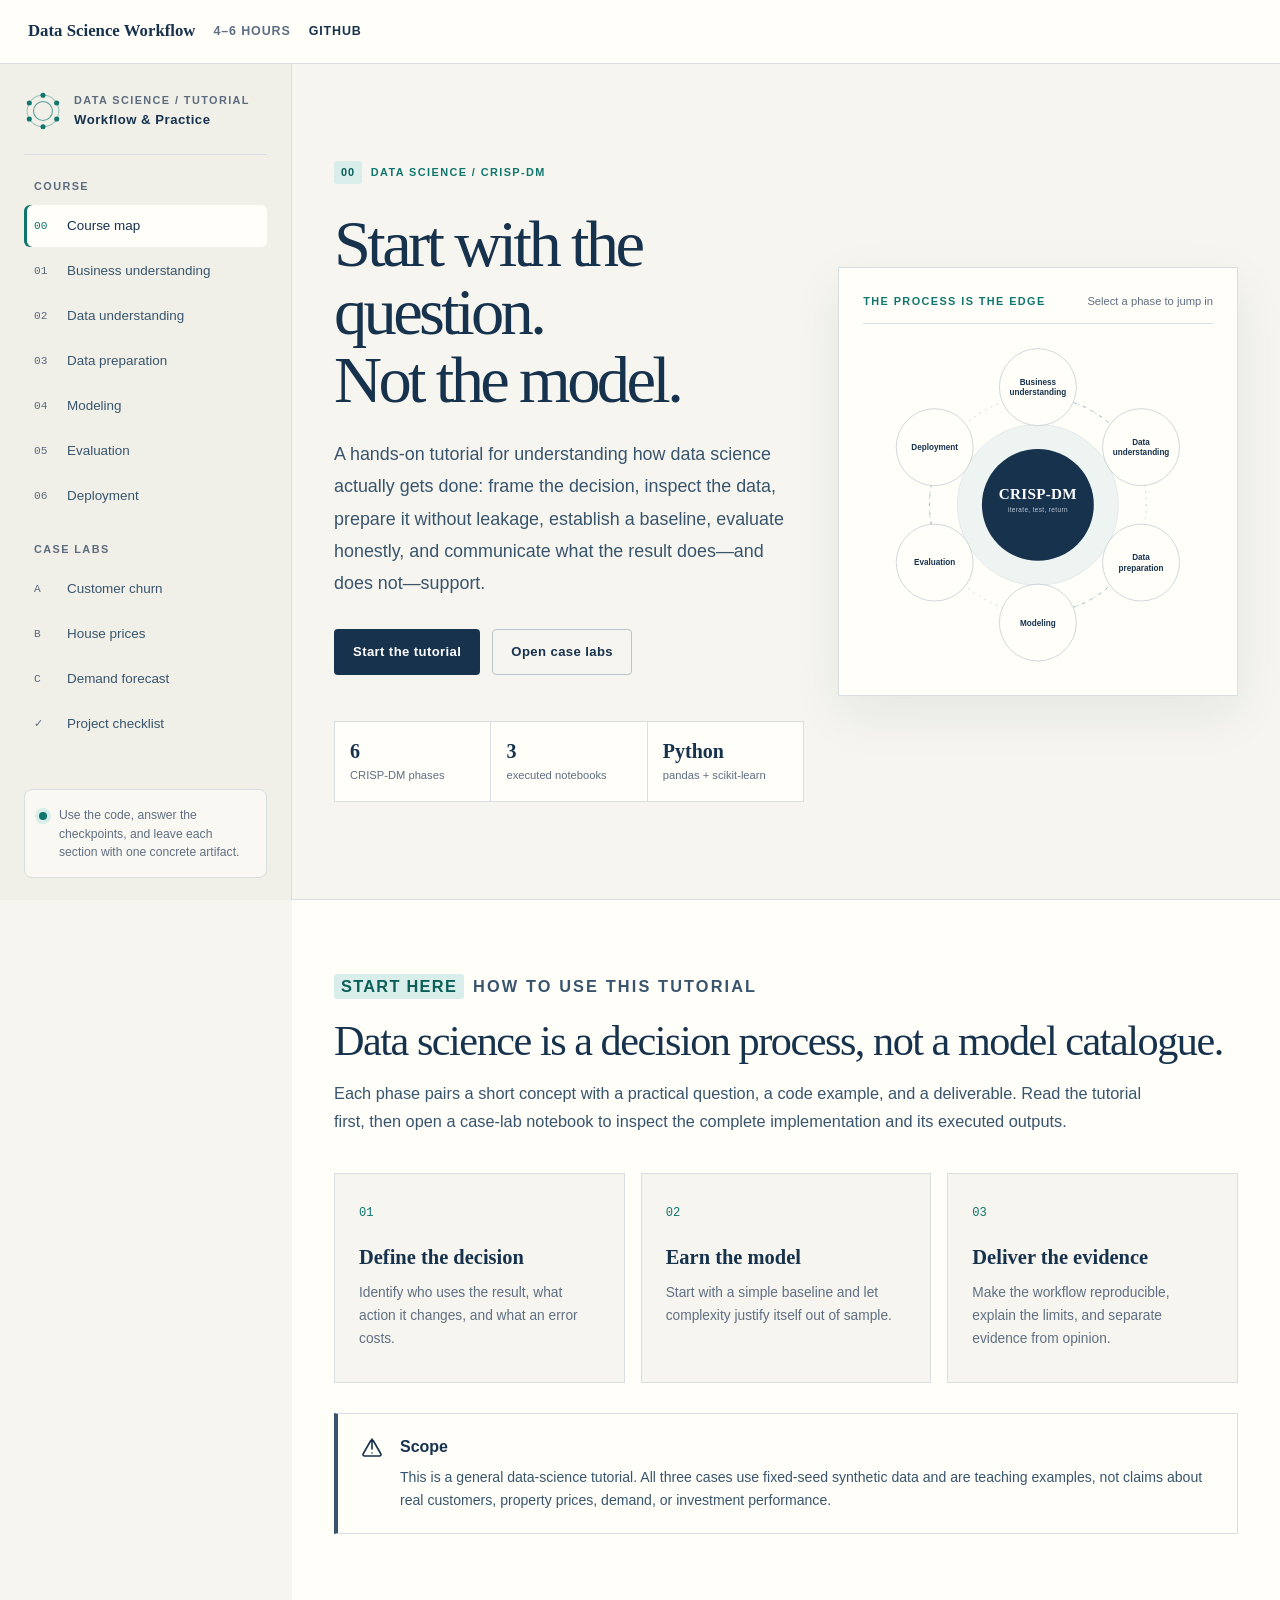
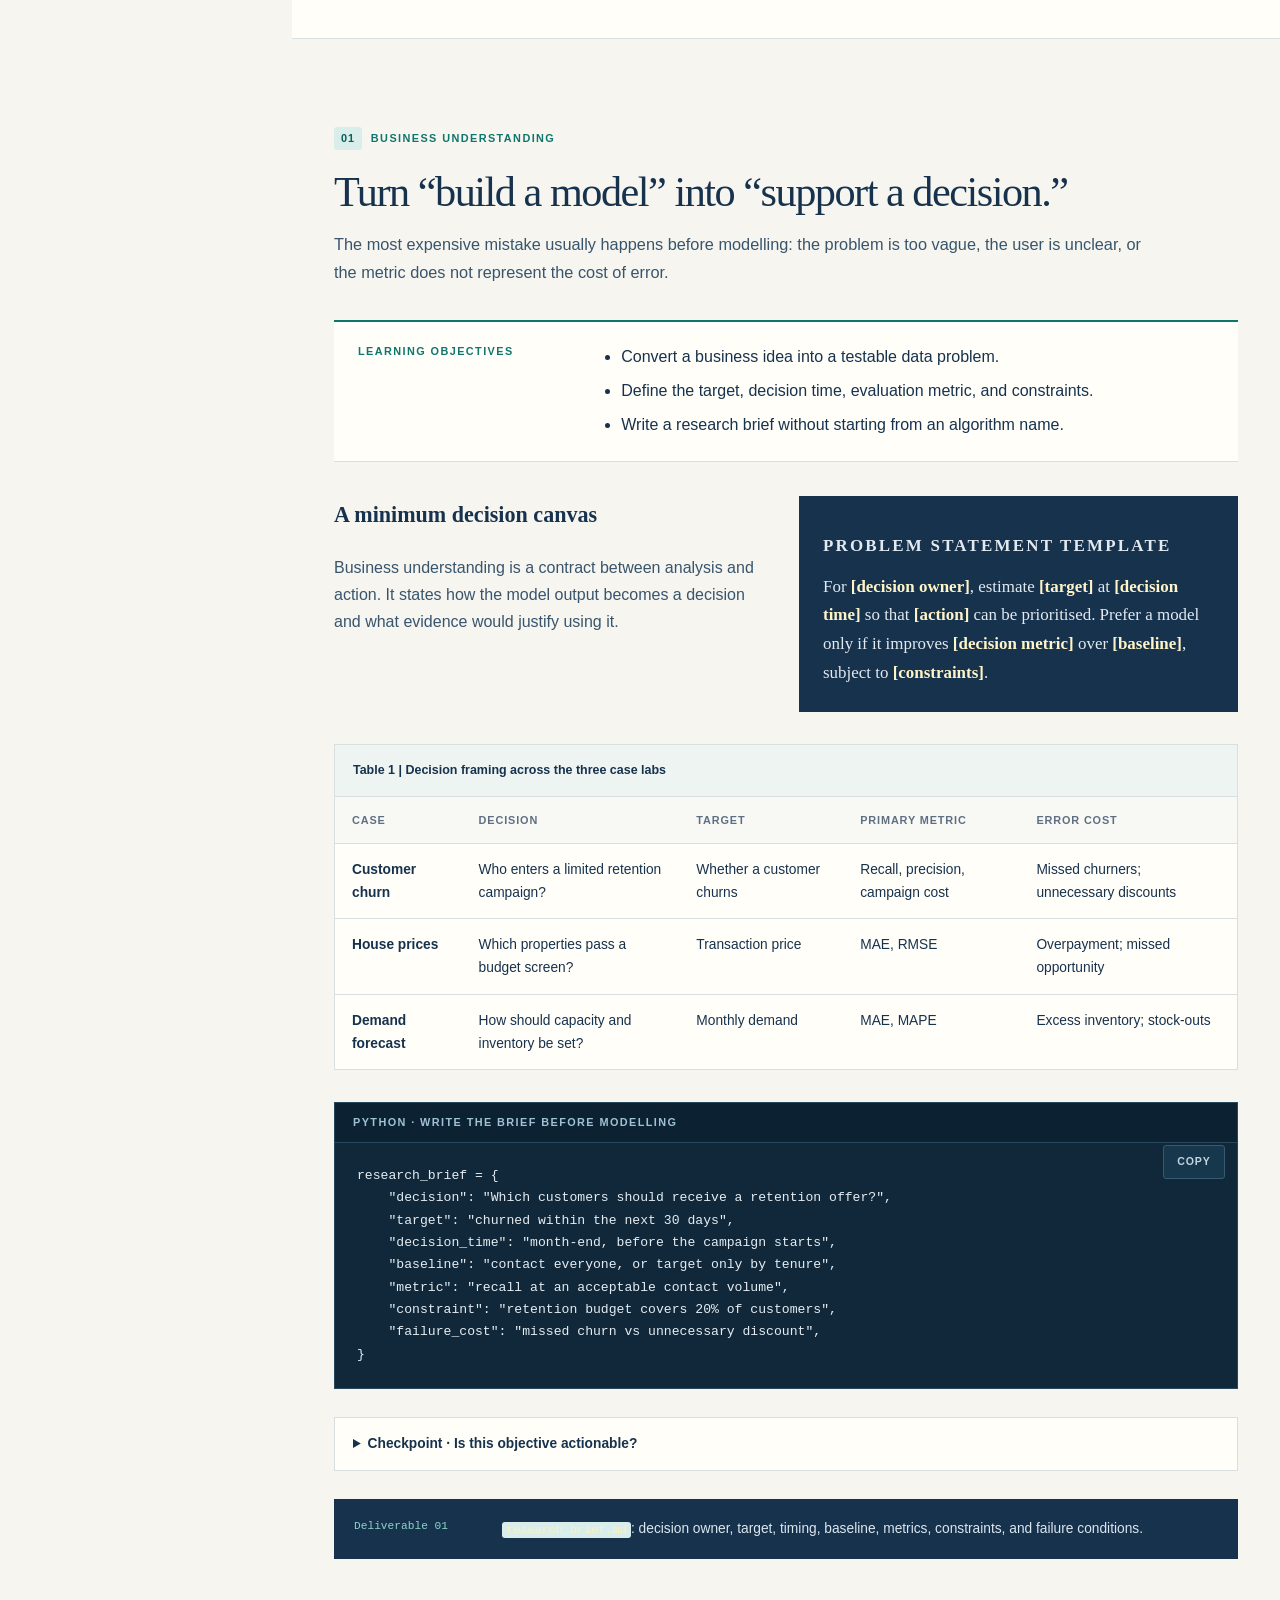
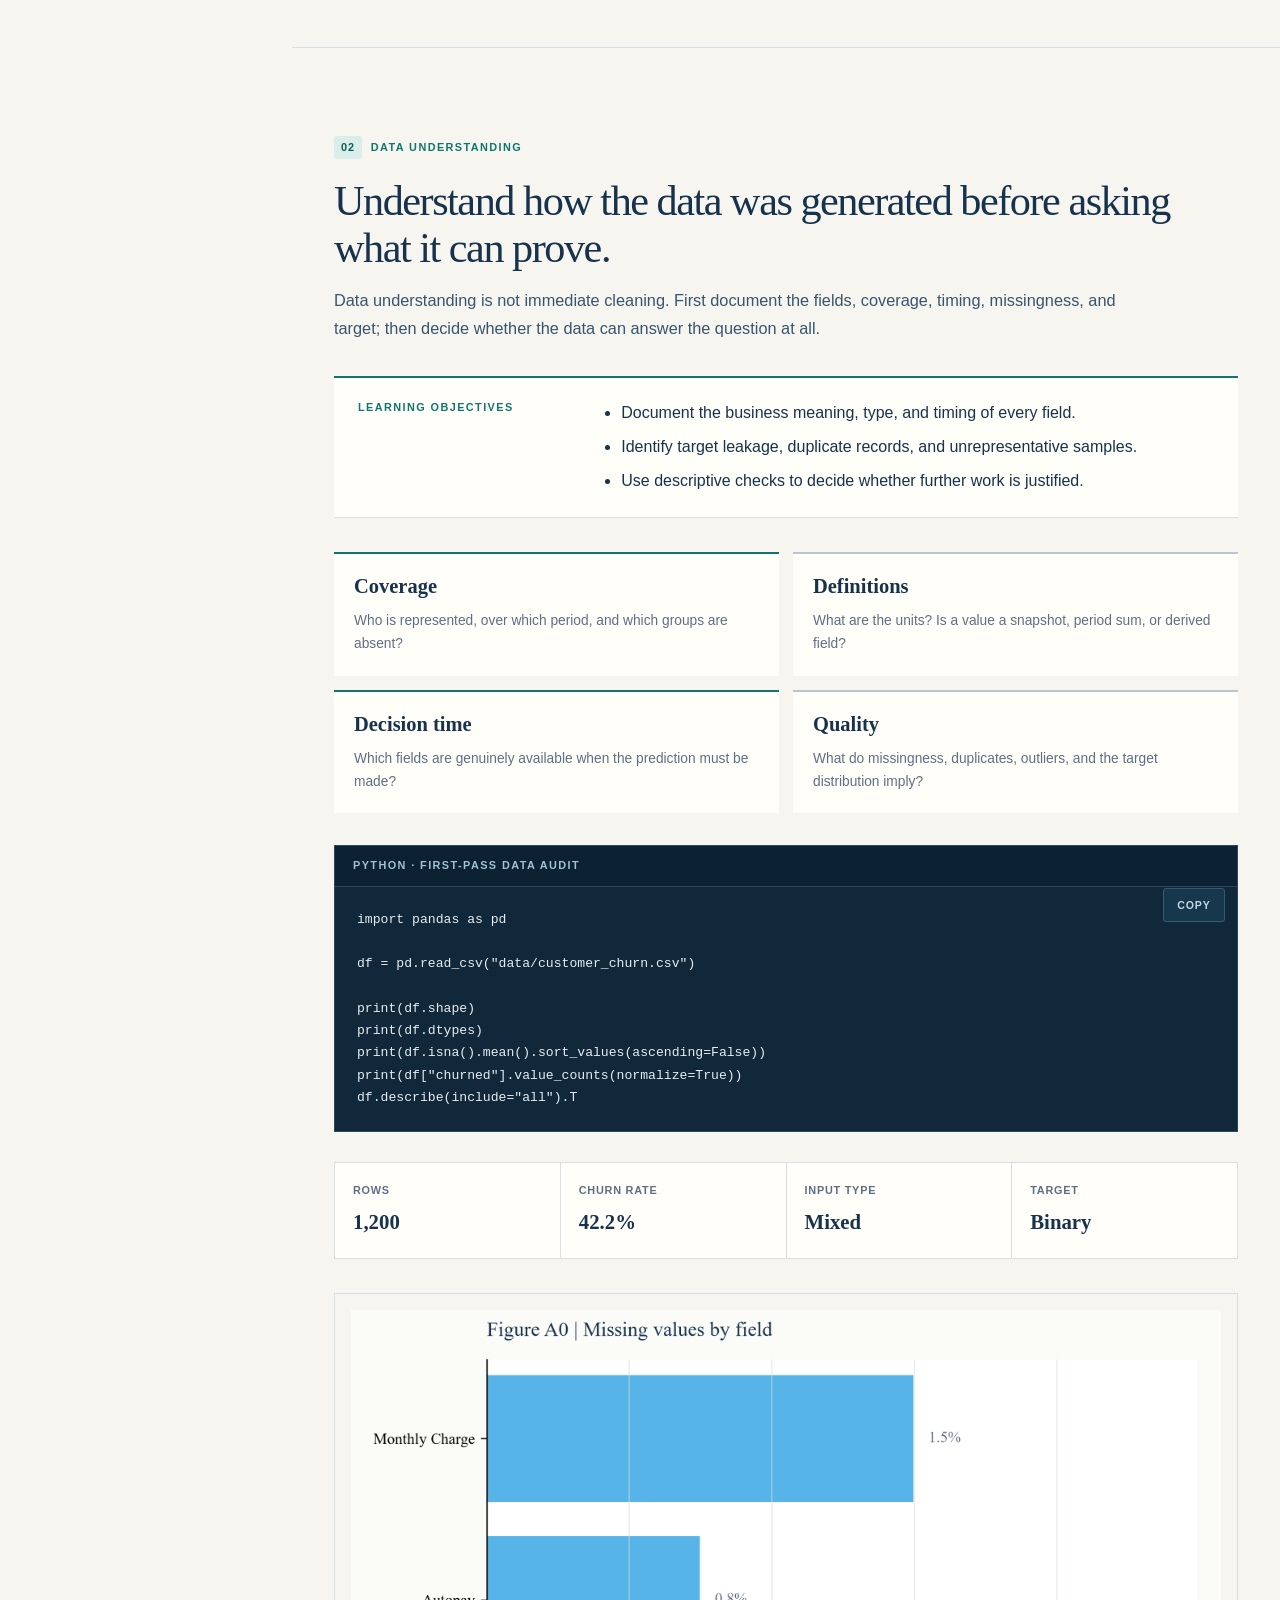
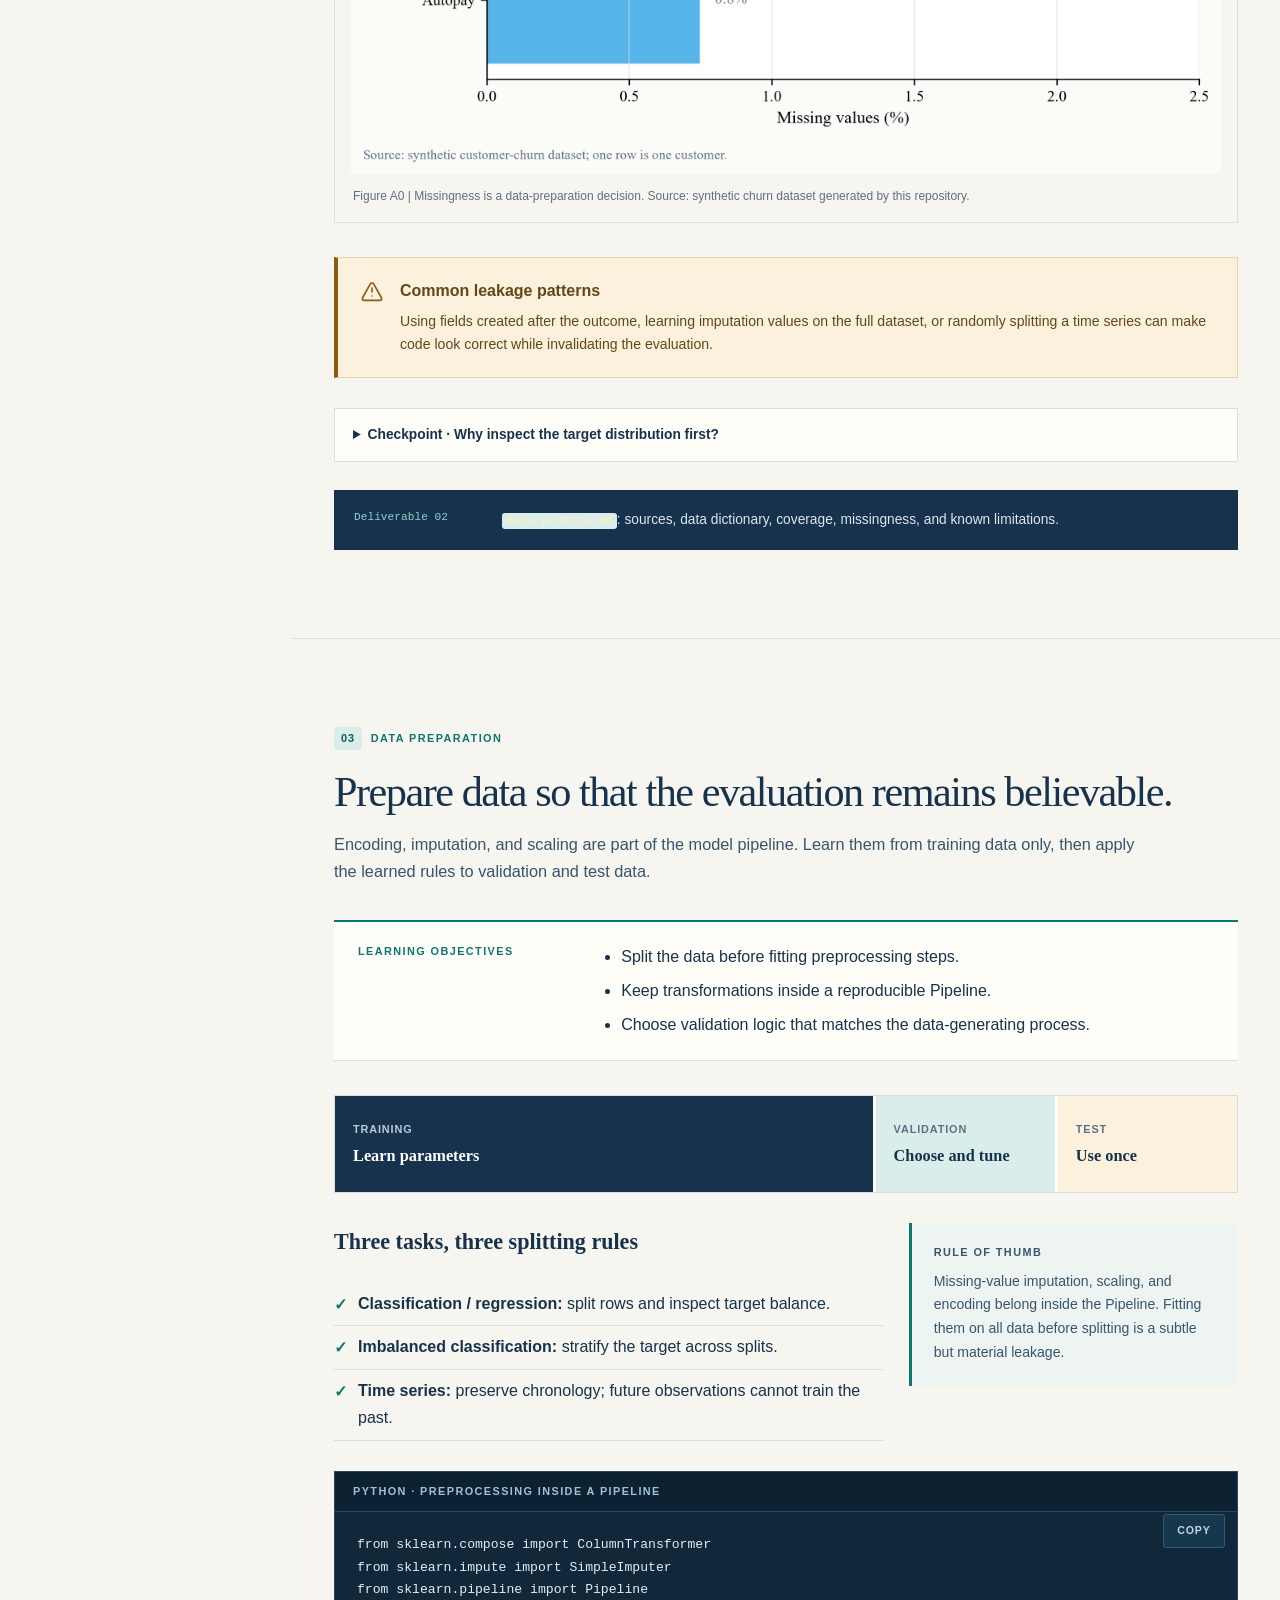
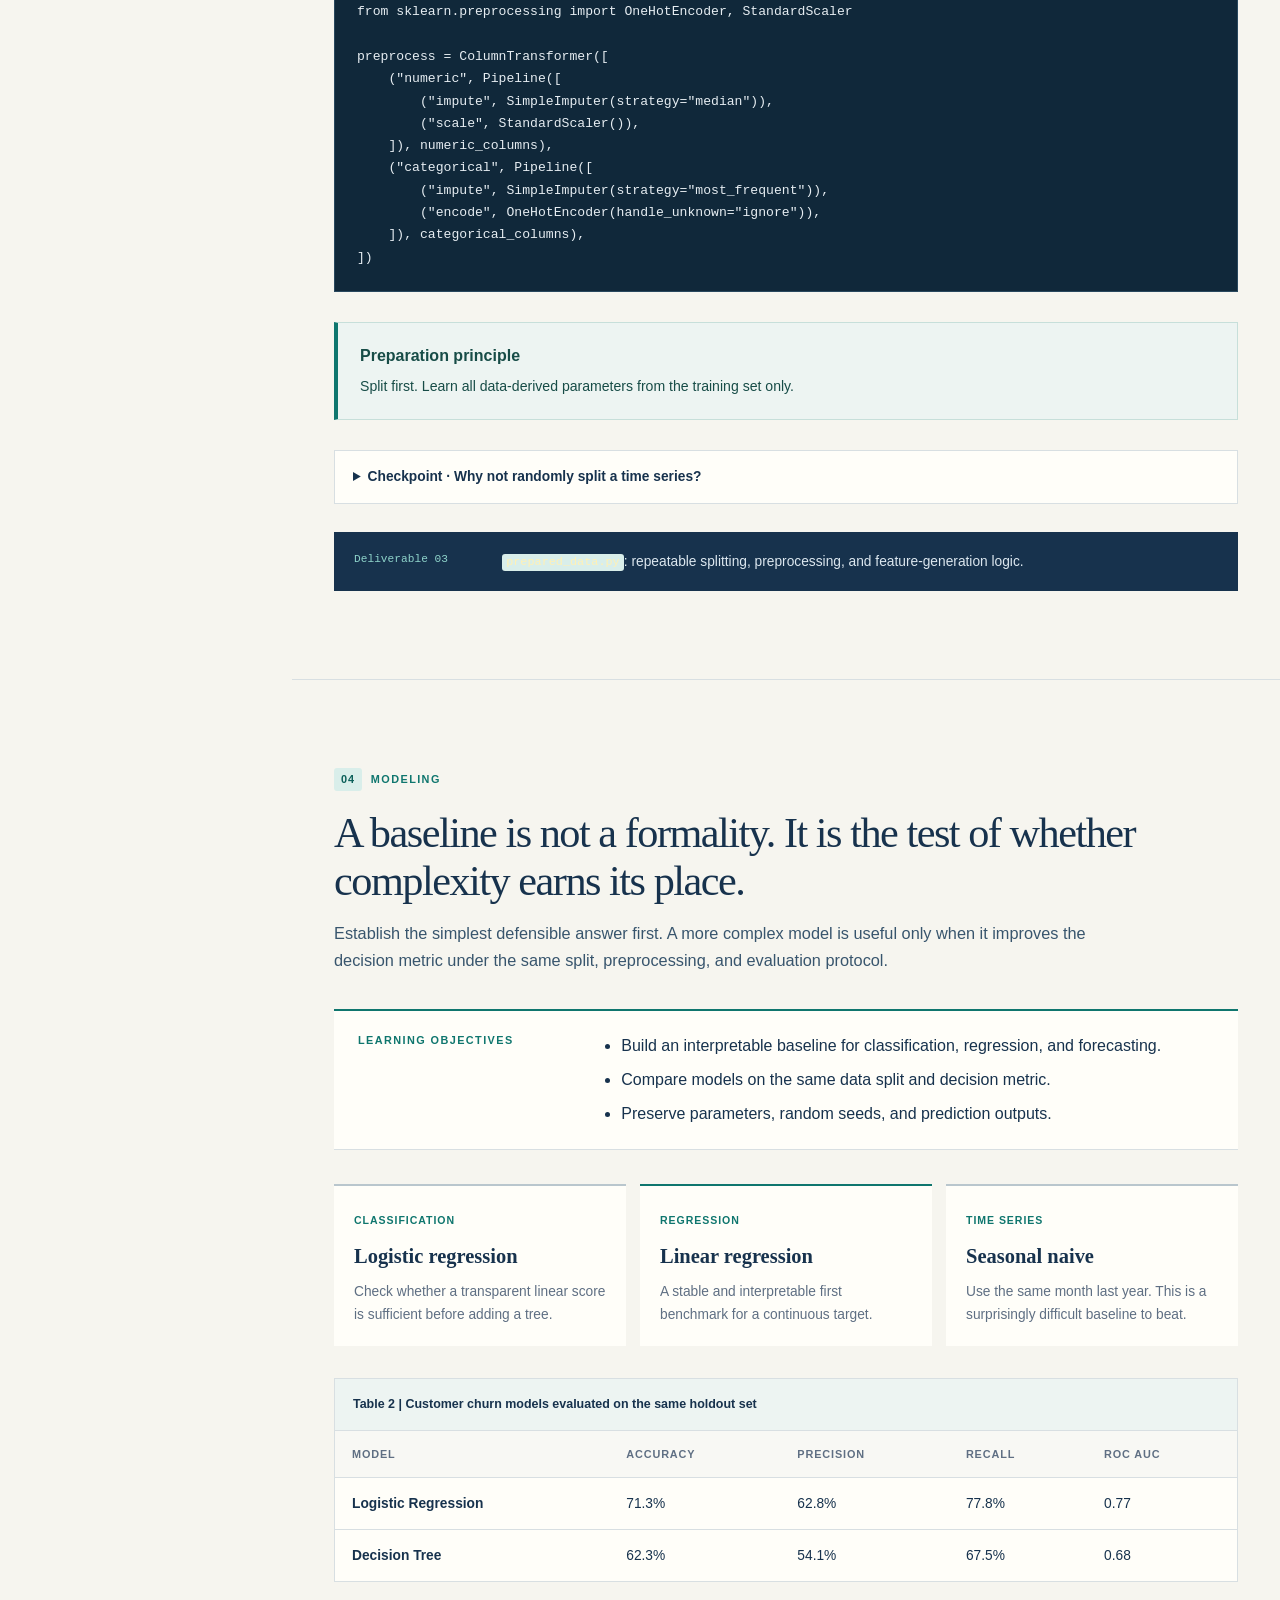
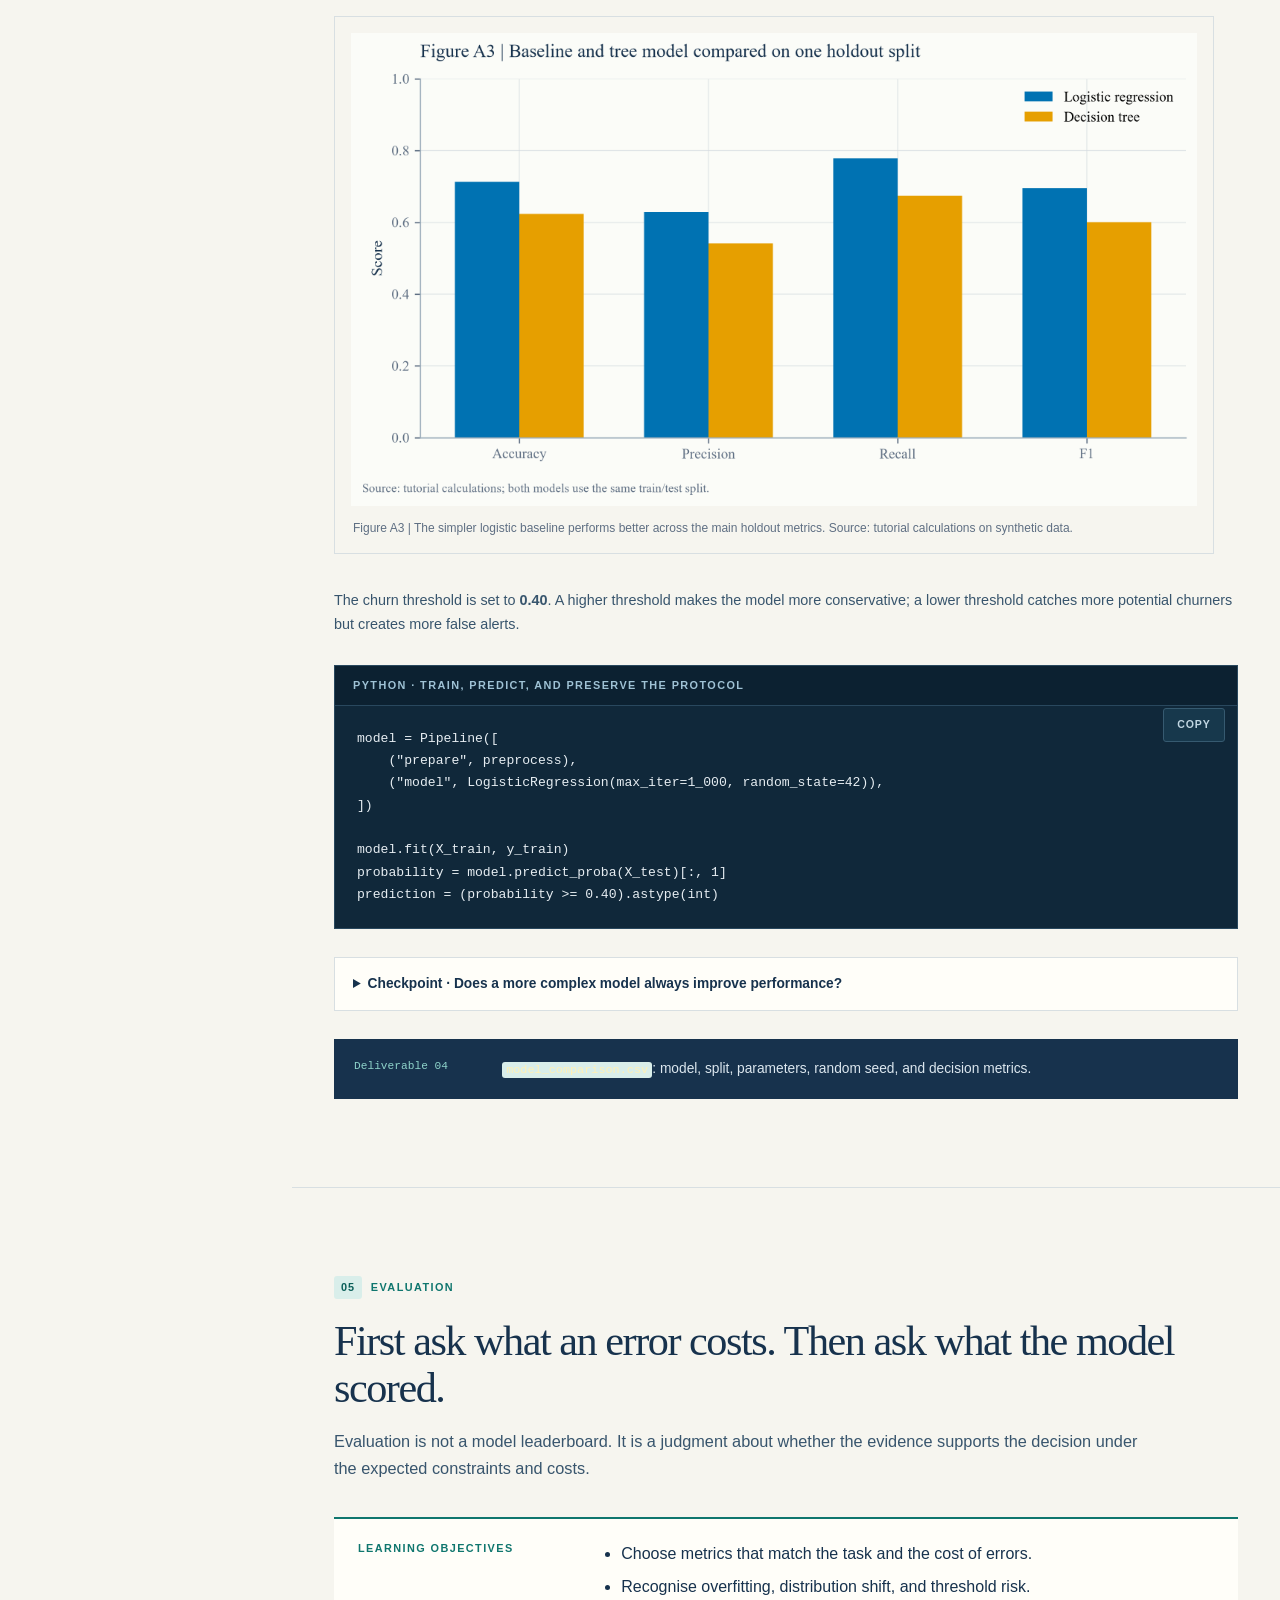
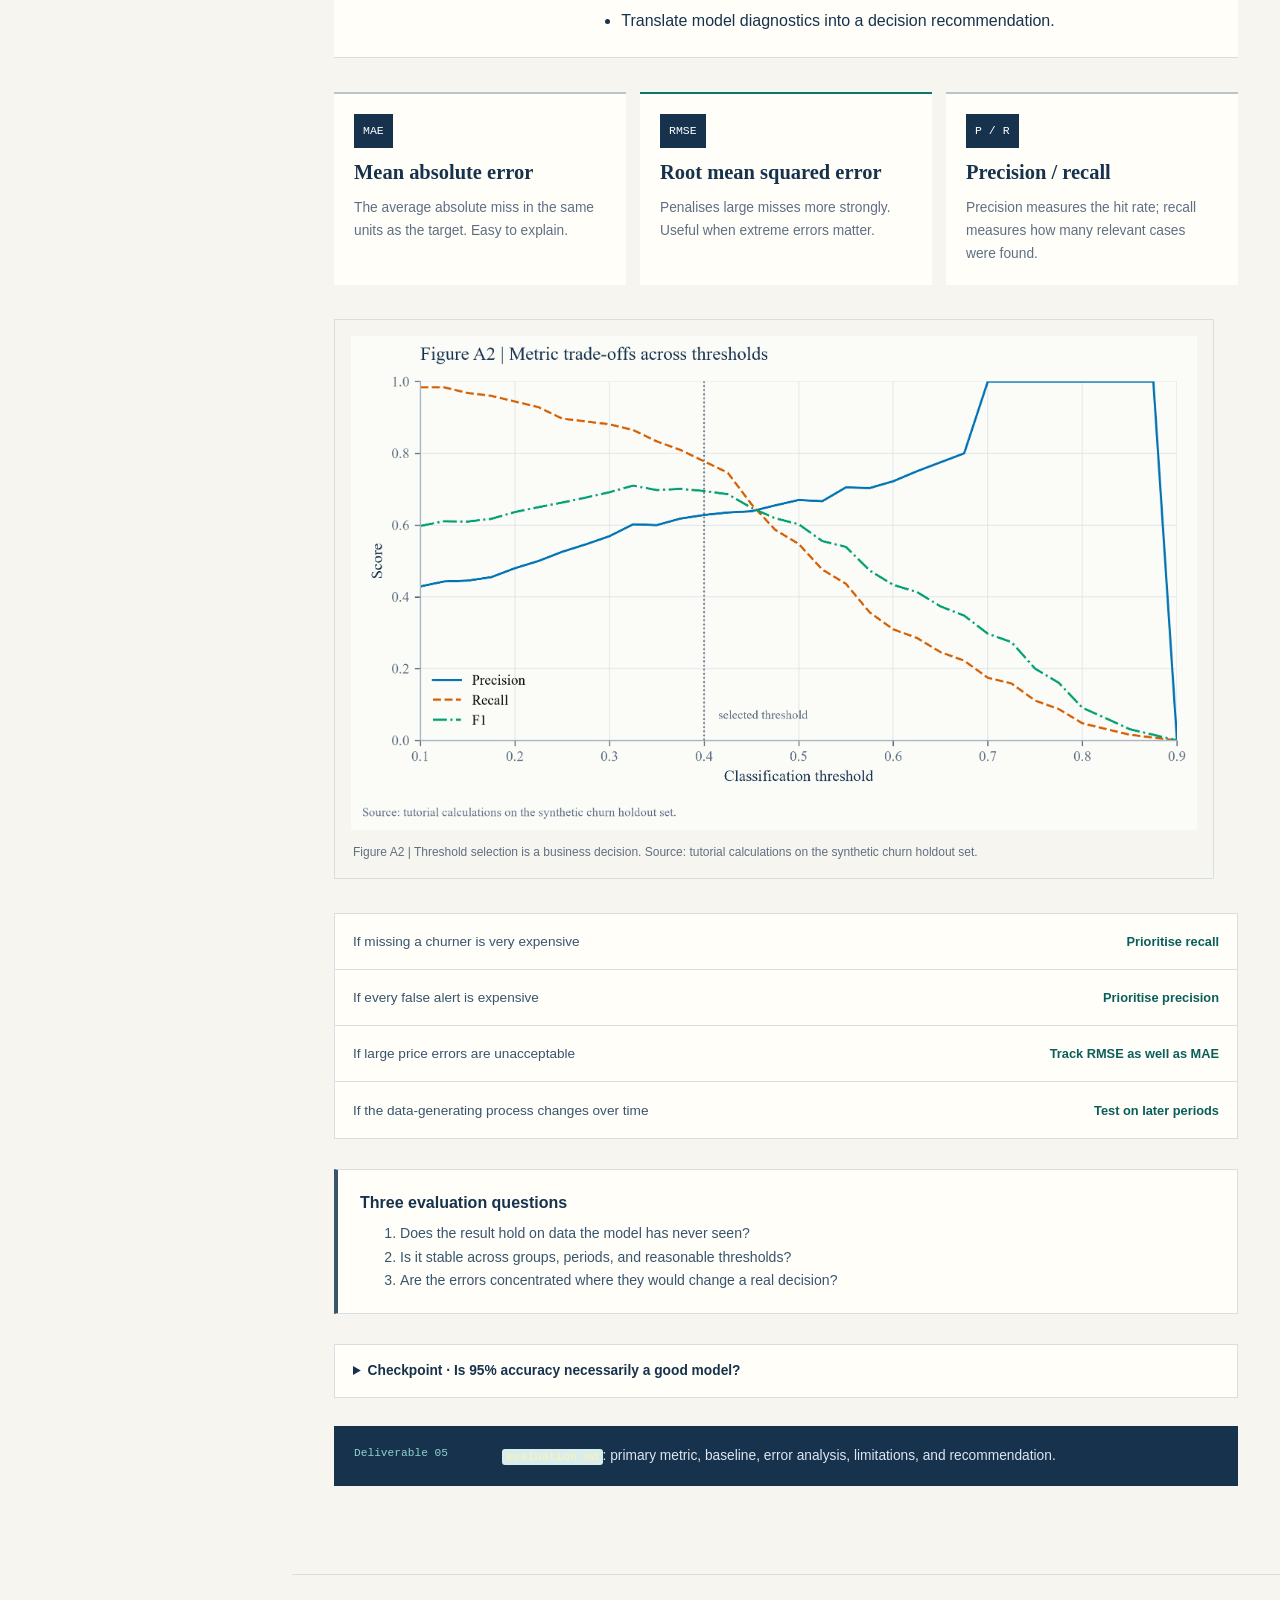
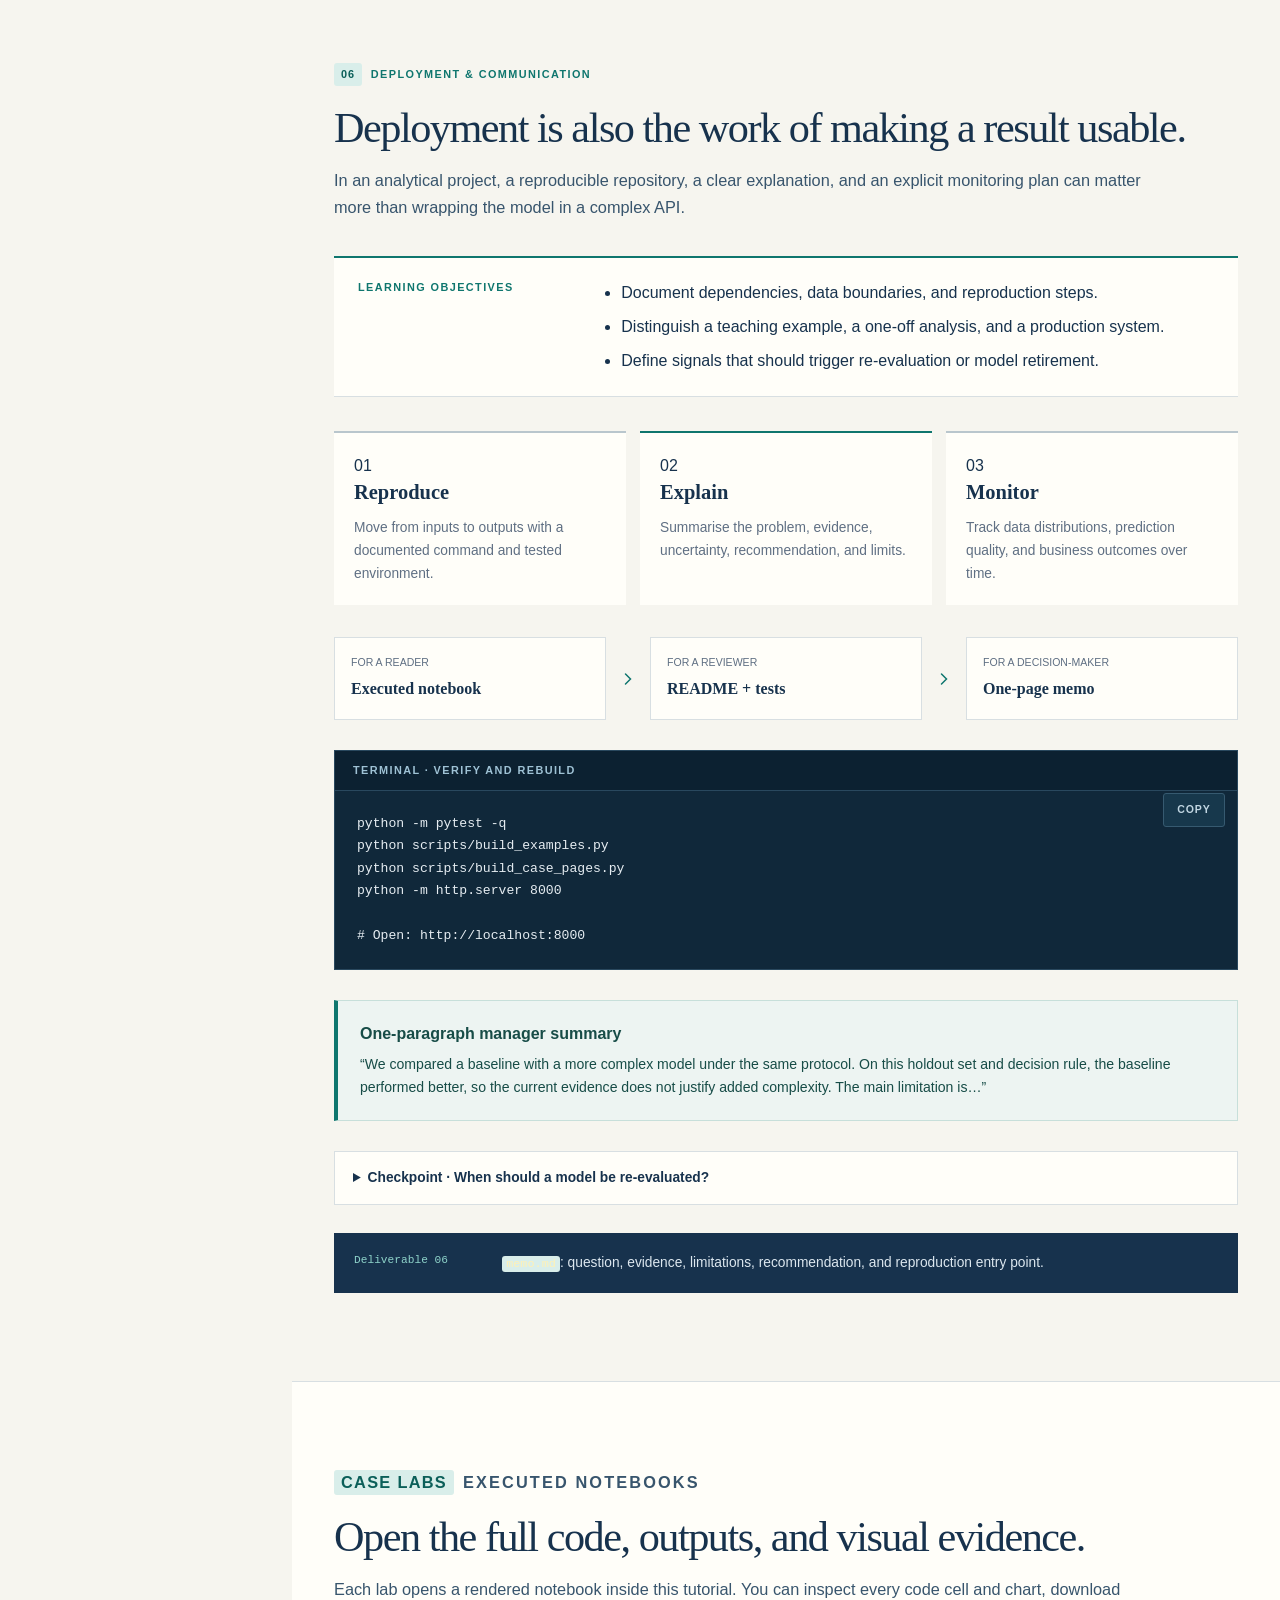
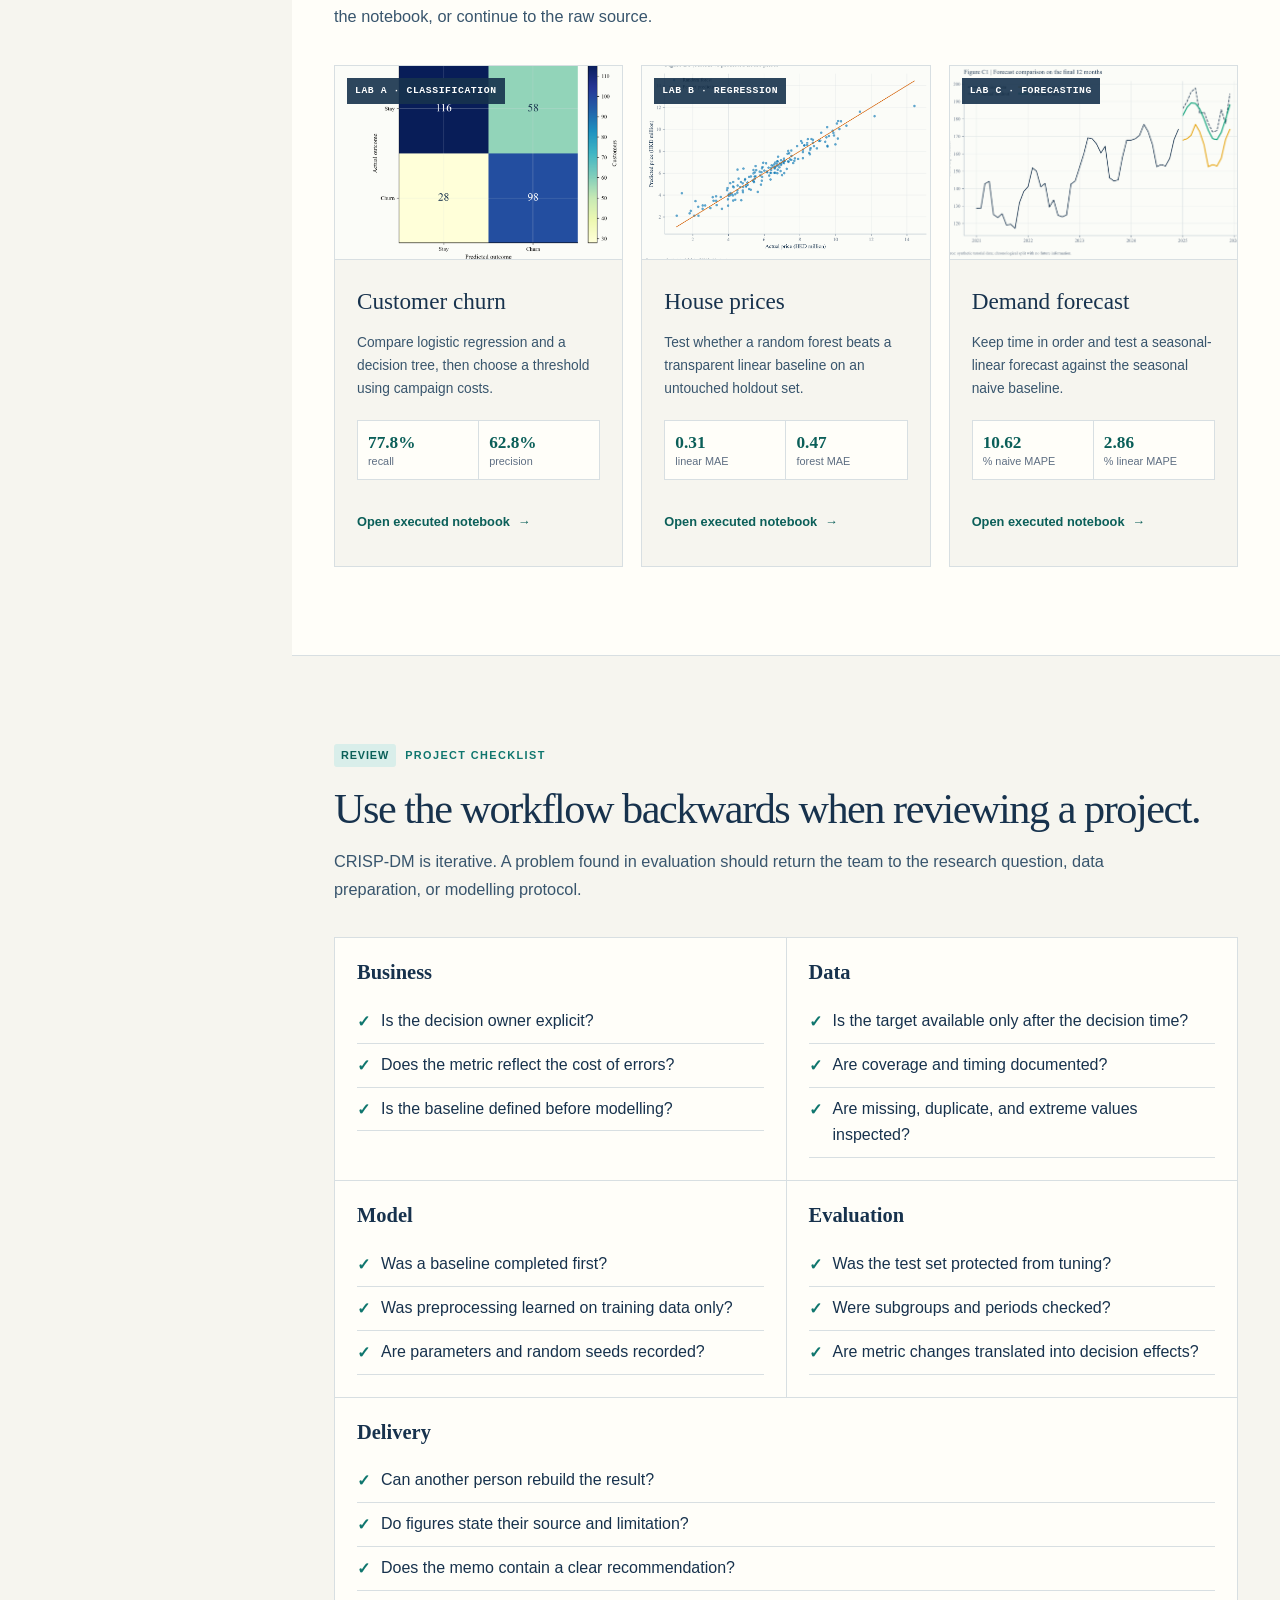
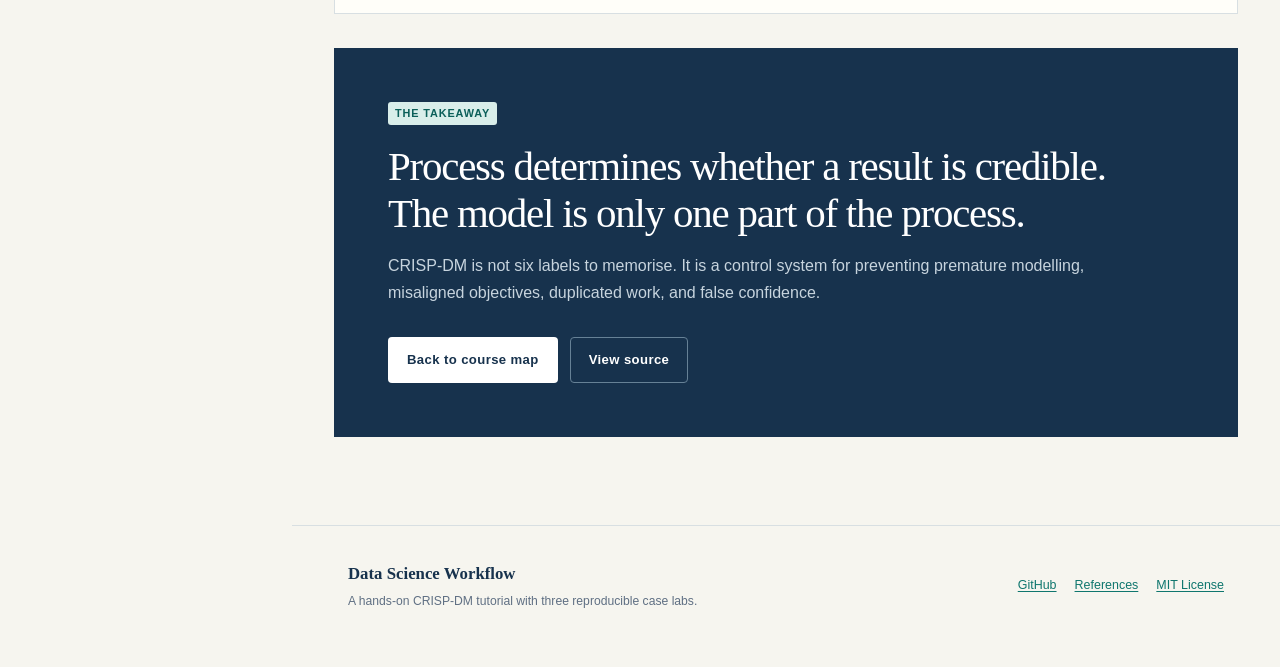
==== index.html @ 380b6237 "Add in-site notebook labs and expand visualizations" ====
<!doctype html>
<html lang="en">
<head>
  <meta charset="utf-8">
  <meta name="viewport" content="width=device-width, initial-scale=1">
  <meta
    name="description"
    content="A hands-on data science tutorial using the six phases of CRISP-DM and three reproducible case labs."
  >
  <meta name="theme-color" content="#17324d">
  <title>Data Science Workflow · CRISP-DM Tutorial</title>
  <link rel="icon" href="assets/favicon.svg" type="image/svg+xml">
  <link rel="stylesheet" href="assets/css/style.css">
</head>
<body>
  <a class="skip-link" href="#course">Skip to course content</a>
  <div class="reading-progress" aria-hidden="true">
    <span id="reading-progress-bar"></span>
  </div>

  <header class="topbar">
    <button
      class="menu-button"
      id="menu-button"
      type="button"
      aria-controls="course-nav"
      aria-expanded="false"
      aria-label="Open course navigation"
    >
      <svg aria-hidden="true" viewBox="0 0 24 24" width="22" height="22">
        <path d="M4 7h16M4 12h16M4 17h16" fill="none" stroke="currentColor" stroke-width="1.8" stroke-linecap="round"/>
      </svg>
    </button>
    <a class="topbar-title" href="#overview">Data Science Workflow</a>
    <div class="topbar-meta">
      <span>4–6 hours</span>
      <a href="https://github.com/Aayloo/data-science-crisp-dm-tutorial">GitHub</a>
    </div>
  </header>

  <div class="mobile-scrim" id="mobile-scrim" hidden></div>

  <div class="site-shell">
    <aside class="sidebar" id="course-nav" aria-label="Course navigation">
      <div class="brand">
        <a href="#overview" class="brand-mark" aria-label="Data Science Workflow home">
          <svg aria-hidden="true" viewBox="0 0 48 48" width="38" height="38">
            <circle cx="24" cy="24" r="20" fill="none" stroke="currentColor" stroke-width="1.4" opacity=".35"/>
            <circle cx="24" cy="24" r="12" fill="none" stroke="currentColor" stroke-width="1.4" opacity=".65"/>
            <circle cx="24" cy="4" r="3.2" fill="currentColor"/>
            <circle cx="41.3" cy="14" r="3.2" fill="currentColor"/>
            <circle cx="41.3" cy="34" r="3.2" fill="currentColor"/>
            <circle cx="24" cy="44" r="3.2" fill="currentColor"/>
            <circle cx="6.7" cy="34" r="3.2" fill="currentColor"/>
            <circle cx="6.7" cy="14" r="3.2" fill="currentColor"/>
          </svg>
        </a>
        <div>
          <p class="brand-kicker">DATA SCIENCE / TUTORIAL</p>
          <p class="brand-title">Workflow &amp; Practice</p>
        </div>
      </div>

      <nav class="course-links" aria-label="Tutorial sections">
        <p class="nav-label">Course</p>
        <a class="nav-link is-active" href="#overview"><span>00</span> Course map</a>
        <a class="nav-link" href="#business"><span>01</span> Business understanding</a>
        <a class="nav-link" href="#data"><span>02</span> Data understanding</a>
        <a class="nav-link" href="#preparation"><span>03</span> Data preparation</a>
        <a class="nav-link" href="#modeling"><span>04</span> Modeling</a>
        <a class="nav-link" href="#evaluation"><span>05</span> Evaluation</a>
        <a class="nav-link" href="#deployment"><span>06</span> Deployment</a>
        <p class="nav-label nav-label-spaced">Case labs</p>
        <a class="nav-link" href="cases/customer-churn/"><span>A</span> Customer churn</a>
        <a class="nav-link" href="cases/house-price/"><span>B</span> House prices</a>
        <a class="nav-link" href="cases/demand-forecast/"><span>C</span> Demand forecast</a>
        <a class="nav-link" href="#checklist"><span>✓</span> Project checklist</a>
      </nav>

      <div class="sidebar-note">
        <span class="status-dot" aria-hidden="true"></span>
        <p>Use the code, answer the checkpoints, and leave each section with one concrete artifact.</p>
      </div>
    </aside>

    <main id="course">
      <section class="hero chapter" id="overview" aria-labelledby="overview-title">
        <div class="hero-copy">
          <p class="eyebrow"><span>00</span> DATA SCIENCE / CRISP-DM</p>
          <h1 id="overview-title">Start with the question.<br>Not the model.</h1>
          <p class="hero-lede">
            A hands-on tutorial for understanding how data science actually gets done:
            frame the decision, inspect the data, prepare it without leakage, establish
            a baseline, evaluate honestly, and communicate what the result does—and
            does not—support.
          </p>
          <div class="hero-actions">
            <a class="button button-primary" href="#business">Start the tutorial</a>
            <a class="button button-secondary" href="#case-labs">Open case labs</a>
          </div>
          <div class="course-facts" aria-label="Course facts">
            <div><strong>6</strong><span>CRISP-DM phases</span></div>
            <div><strong>3</strong><span>executed notebooks</span></div>
            <div><strong>Python</strong><span>pandas + scikit-learn</span></div>
          </div>
        </div>

        <div class="workflow-panel">
          <div class="workflow-heading">
            <span>THE PROCESS IS THE EDGE</span>
            <p>Select a phase to jump in</p>
          </div>
          <svg class="cycle-svg" viewBox="0 0 600 600" role="img" aria-labelledby="cycle-title cycle-desc">
            <title id="cycle-title">CRISP-DM workflow</title>
            <desc id="cycle-desc">Business understanding, data understanding, data preparation, modeling, evaluation, and deployment form an iterative loop.</desc>
            <circle class="cycle-ring" cx="300" cy="300" r="186"/>
            <circle class="cycle-ring-inner" cx="300" cy="300" r="138"/>
            <g class="cycle-arrow" aria-hidden="true">
              <path d="M300 114 A186 186 0 0 1 461 207"/>
              <path d="M461 393 A186 186 0 0 1 300 486"/>
              <path d="M139 393 A186 186 0 0 1 139 207"/>
            </g>

            <a class="cycle-node" href="#business">
              <circle cx="300" cy="98" r="66"/>
              <text x="300" y="94" text-anchor="middle">Business</text>
              <text x="300" y="112" text-anchor="middle">understanding</text>
            </a>
            <a class="cycle-node" href="#data">
              <circle cx="477" cy="201" r="66"/>
              <text x="477" y="197" text-anchor="middle">Data</text>
              <text x="477" y="215" text-anchor="middle">understanding</text>
            </a>
            <a class="cycle-node" href="#preparation">
              <circle cx="477" cy="399" r="66"/>
              <text x="477" y="395" text-anchor="middle">Data</text>
              <text x="477" y="413" text-anchor="middle">preparation</text>
            </a>
            <a class="cycle-node" href="#modeling">
              <circle cx="300" cy="502" r="66"/>
              <text x="300" y="507" text-anchor="middle">Modeling</text>
            </a>
            <a class="cycle-node" href="#evaluation">
              <circle cx="123" cy="399" r="66"/>
              <text x="123" y="404" text-anchor="middle">Evaluation</text>
            </a>
            <a class="cycle-node" href="#deployment">
              <circle cx="123" cy="201" r="66"/>
              <text x="123" y="206" text-anchor="middle">Deployment</text>
            </a>
            <circle class="cycle-centre" cx="300" cy="300" r="96"/>
            <text class="cycle-centre-title" x="300" y="290" text-anchor="middle">CRISP-DM</text>
            <text class="cycle-centre-copy" x="300" y="313" text-anchor="middle">iterate, test, return</text>
          </svg>

          <ol class="phase-list" aria-label="CRISP-DM phases">
            <li><a href="#business"><span>01</span> Business understanding</a></li>
            <li><a href="#data"><span>02</span> Data understanding</a></li>
            <li><a href="#preparation"><span>03</span> Data preparation</a></li>
            <li><a href="#modeling"><span>04</span> Modeling</a></li>
            <li><a href="#evaluation"><span>05</span> Evaluation</a></li>
            <li><a href="#deployment"><span>06</span> Deployment</a></li>
          </ol>
        </div>
      </section>

      <section class="orientation chapter" aria-labelledby="orientation-title">
        <div class="section-intro">
          <p class="eyebrow"><span>START HERE</span> HOW TO USE THIS TUTORIAL</p>
          <h2 id="orientation-title">Data science is a decision process, not a model catalogue.</h2>
          <p>
            Each phase pairs a short concept with a practical question, a code example,
            and a deliverable. Read the tutorial first, then open a case-lab notebook
            to inspect the complete implementation and its executed outputs.
          </p>
        </div>

        <div class="outcome-grid">
          <article class="outcome-card">
            <span class="card-number">01</span>
            <h3>Define the decision</h3>
            <p>Identify who uses the result, what action it changes, and what an error costs.</p>
          </article>
          <article class="outcome-card">
            <span class="card-number">02</span>
            <h3>Earn the model</h3>
            <p>Start with a simple baseline and let complexity justify itself out of sample.</p>
          </article>
          <article class="outcome-card">
            <span class="card-number">03</span>
            <h3>Deliver the evidence</h3>
            <p>Make the workflow reproducible, explain the limits, and separate evidence from opinion.</p>
          </article>
        </div>

        <aside class="callout callout-note">
          <svg aria-hidden="true" viewBox="0 0 24 24" width="24" height="24">
            <path d="M12 3v10m0 4v.01M4.5 20h15a1.5 1.5 0 0 0 1.3-2.25l-7.5-13a1.5 1.5 0 0 0-2.6 0l-7.5 13A1.5 1.5 0 0 0 4.5 20Z" fill="none" stroke="currentColor" stroke-width="1.6" stroke-linecap="round"/>
          </svg>
          <div>
            <strong>Scope</strong>
            <p>
              This is a general data-science tutorial. All three cases use fixed-seed
              synthetic data and are teaching examples, not claims about real customers,
              property prices, demand, or investment performance.
            </p>
          </div>
        </aside>
      </section>

      <section class="chapter lesson" id="business" aria-labelledby="business-title">
        <div class="chapter-heading">
          <p class="eyebrow"><span>01</span> BUSINESS UNDERSTANDING</p>
          <h2 id="business-title">Turn “build a model” into “support a decision.”</h2>
          <p class="chapter-lede">
            The most expensive mistake usually happens before modelling: the problem is
            too vague, the user is unclear, or the metric does not represent the cost of error.
          </p>
        </div>

        <div class="learning-box">
          <p class="mini-label">Learning objectives</p>
          <ul>
            <li>Convert a business idea into a testable data problem.</li>
            <li>Define the target, decision time, evaluation metric, and constraints.</li>
            <li>Write a research brief without starting from an algorithm name.</li>
          </ul>
        </div>

        <div class="two-column">
          <div>
            <h3>A minimum decision canvas</h3>
            <p>
              Business understanding is a contract between analysis and action. It states
              how the model output becomes a decision and what evidence would justify using it.
            </p>
          </div>
          <div class="definition-card">
            <p class="definition-label">Problem statement template</p>
            <p>
              For <strong>[decision owner]</strong>, estimate
              <strong>[target]</strong> at <strong>[decision time]</strong>
              so that <strong>[action]</strong> can be prioritised.
              Prefer a model only if it improves
              <strong>[decision metric]</strong> over
              <strong>[baseline]</strong>, subject to
              <strong>[constraints]</strong>.
            </p>
          </div>
        </div>

        <div class="table-wrap">
          <table>
            <caption>Table 1 | Decision framing across the three case labs</caption>
            <thead>
              <tr>
                <th scope="col">Case</th>
                <th scope="col">Decision</th>
                <th scope="col">Target</th>
                <th scope="col">Primary metric</th>
                <th scope="col">Error cost</th>
              </tr>
            </thead>
            <tbody>
              <tr>
                <th scope="row">Customer churn</th>
                <td>Who enters a limited retention campaign?</td>
                <td>Whether a customer churns</td>
                <td>Recall, precision, campaign cost</td>
                <td>Missed churners; unnecessary discounts</td>
              </tr>
              <tr>
                <th scope="row">House prices</th>
                <td>Which properties pass a budget screen?</td>
                <td>Transaction price</td>
                <td>MAE, RMSE</td>
                <td>Overpayment; missed opportunity</td>
              </tr>
              <tr>
                <th scope="row">Demand forecast</th>
                <td>How should capacity and inventory be set?</td>
                <td>Monthly demand</td>
                <td>MAE, MAPE</td>
                <td>Excess inventory; stock-outs</td>
              </tr>
            </tbody>
          </table>
        </div>

        <div class="code-block">
          <div class="code-label">Python · write the brief before modelling</div>
          <pre><code>research_brief = {
    "decision": "Which customers should receive a retention offer?",
    "target": "churned within the next 30 days",
    "decision_time": "month-end, before the campaign starts",
    "baseline": "contact everyone, or target only by tenure",
    "metric": "recall at an acceptable contact volume",
    "constraint": "retention budget covers 20% of customers",
    "failure_cost": "missed churn vs unnecessary discount",
}</code></pre>
        </div>

        <details class="checkpoint">
          <summary>Checkpoint · Is this objective actionable?</summary>
          <p>
            “Predict customer behaviour and improve satisfaction” is not. A stronger
            statement names the monthly decision, the future 30-day churn target, the
            limited contact budget, and recall as the first evaluation metric.
          </p>
        </details>

        <div class="deliverable">
          <span>Deliverable 01</span>
          <p><code>research_brief.md</code>: decision owner, target, timing, baseline, metrics, constraints, and failure conditions.</p>
        </div>
      </section>

      <section class="chapter lesson" id="data" aria-labelledby="data-title">
        <div class="chapter-heading">
          <p class="eyebrow"><span>02</span> DATA UNDERSTANDING</p>
          <h2 id="data-title">Understand how the data was generated before asking what it can prove.</h2>
          <p class="chapter-lede">
            Data understanding is not immediate cleaning. First document the fields,
            coverage, timing, missingness, and target; then decide whether the data can
            answer the question at all.
          </p>
        </div>

        <div class="learning-box">
          <p class="mini-label">Learning objectives</p>
          <ul>
            <li>Document the business meaning, type, and timing of every field.</li>
            <li>Identify target leakage, duplicate records, and unrepresentative samples.</li>
            <li>Use descriptive checks to decide whether further work is justified.</li>
          </ul>
        </div>

        <div class="audit-grid">
          <article>
            <h3>Coverage</h3>
            <p>Who is represented, over which period, and which groups are absent?</p>
          </article>
          <article>
            <h3>Definitions</h3>
            <p>What are the units? Is a value a snapshot, period sum, or derived field?</p>
          </article>
          <article>
            <h3>Decision time</h3>
            <p>Which fields are genuinely available when the prediction must be made?</p>
          </article>
          <article>
            <h3>Quality</h3>
            <p>What do missingness, duplicates, outliers, and the target distribution imply?</p>
          </article>
        </div>

        <div class="code-block">
          <div class="code-label">Python · first-pass data audit</div>
          <pre><code>import pandas as pd

df = pd.read_csv("data/customer_churn.csv")

print(df.shape)
print(df.dtypes)
print(df.isna().mean().sort_values(ascending=False))
print(df["churned"].value_counts(normalize=True))
df.describe(include="all").T</code></pre>
        </div>

        <div class="metric-strip" aria-label="Customer churn dataset summary">
          <div><span>Rows</span><strong data-result="data.churn_rows" data-format="integer">1,200</strong></div>
          <div><span>Churn rate</span><strong data-result="data.churn_rate" data-format="percent">42.2%</strong></div>
          <div><span>Input type</span><strong>Mixed</strong></div>
          <div><span>Target</span><strong>Binary</strong></div>
        </div>

        <figure class="figure-panel">
          <img
            src="assets/img/missing-values.png"
            alt="Horizontal bar chart showing missing values in monthly charge and autopay fields."
            width="2152"
            height="1149"
          >
          <figcaption>
            Figure A0 | Missingness is a data-preparation decision. Source: synthetic
            churn dataset generated by this repository.
          </figcaption>
        </figure>

        <aside class="callout callout-warning">
          <svg aria-hidden="true" viewBox="0 0 24 24" width="24" height="24">
            <path d="M12 8v4m0 4v.01M10.3 3.9 2.5 18a1.6 1.6 0 0 0 1.4 2.4h16.2a1.6 1.6 0 0 0 1.4-2.4L13.7 3.9a2 2 0 0 0-3.4 0Z" fill="none" stroke="currentColor" stroke-width="1.6" stroke-linecap="round"/>
          </svg>
          <div>
            <strong>Common leakage patterns</strong>
            <p>
              Using fields created after the outcome, learning imputation values on the
              full dataset, or randomly splitting a time series can make code look correct
              while invalidating the evaluation.
            </p>
          </div>
        </aside>

        <details class="checkpoint">
          <summary>Checkpoint · Why inspect the target distribution first?</summary>
          <p>
            Severe class imbalance can make accuracy look strong while the minority class
            is barely detected. The target distribution determines the baseline, metric,
            and threshold choices.
          </p>
        </details>

        <div class="deliverable">
          <span>Deliverable 02</span>
          <p><code>data_profile.md</code>: sources, data dictionary, coverage, missingness, and known limitations.</p>
        </div>
      </section>

      <section class="chapter lesson" id="preparation" aria-labelledby="preparation-title">
        <div class="chapter-heading">
          <p class="eyebrow"><span>03</span> DATA PREPARATION</p>
          <h2 id="preparation-title">Prepare data so that the evaluation remains believable.</h2>
          <p class="chapter-lede">
            Encoding, imputation, and scaling are part of the model pipeline. Learn them
            from training data only, then apply the learned rules to validation and test data.
          </p>
        </div>

        <div class="learning-box">
          <p class="mini-label">Learning objectives</p>
          <ul>
            <li>Split the data before fitting preprocessing steps.</li>
            <li>Keep transformations inside a reproducible Pipeline.</li>
            <li>Choose validation logic that matches the data-generating process.</li>
          </ul>
        </div>

        <div class="split-diagram" aria-label="Train validation and test split">
          <div class="split-zone split-train">
            <span>Training</span>
            <strong>Learn parameters</strong>
          </div>
          <div class="split-zone split-validation">
            <span>Validation</span>
            <strong>Choose and tune</strong>
          </div>
          <div class="split-zone split-test">
            <span>Test</span>
            <strong>Use once</strong>
          </div>
        </div>

        <div class="two-column two-column-wide">
          <div>
            <h3>Three tasks, three splitting rules</h3>
            <ul class="check-list">
              <li><strong>Classification / regression:</strong> split rows and inspect target balance.</li>
              <li><strong>Imbalanced classification:</strong> stratify the target across splits.</li>
              <li><strong>Time series:</strong> preserve chronology; future observations cannot train the past.</li>
            </ul>
          </div>
          <div class="small-note">
            <p class="mini-label">Rule of thumb</p>
            <p>
              Missing-value imputation, scaling, and encoding belong inside the Pipeline.
              Fitting them on all data before splitting is a subtle but material leakage.
            </p>
          </div>
        </div>

        <div class="code-block">
          <div class="code-label">Python · preprocessing inside a pipeline</div>
          <pre><code>from sklearn.compose import ColumnTransformer
from sklearn.impute import SimpleImputer
from sklearn.pipeline import Pipeline
from sklearn.preprocessing import OneHotEncoder, StandardScaler

preprocess = ColumnTransformer([
    ("numeric", Pipeline([
        ("impute", SimpleImputer(strategy="median")),
        ("scale", StandardScaler()),
    ]), numeric_columns),
    ("categorical", Pipeline([
        ("impute", SimpleImputer(strategy="most_frequent")),
        ("encode", OneHotEncoder(handle_unknown="ignore")),
    ]), categorical_columns),
])</code></pre>
        </div>

        <div class="callout callout-success">
          <div>
            <strong>Preparation principle</strong>
            <p>Split first. Learn all data-derived parameters from the training set only.</p>
          </div>
        </div>

        <details class="checkpoint">
          <summary>Checkpoint · Why not randomly split a time series?</summary>
          <p>
            Random splitting lets the model learn from future observations and then
            predict the past. A chronological split is necessary for a realistic
            out-of-sample test.
          </p>
        </details>

        <div class="deliverable">
          <span>Deliverable 03</span>
          <p><code>prepared_data.py</code>: repeatable splitting, preprocessing, and feature-generation logic.</p>
        </div>
      </section>

      <section class="chapter lesson" id="modeling" aria-labelledby="modeling-title">
        <div class="chapter-heading">
          <p class="eyebrow"><span>04</span> MODELING</p>
          <h2 id="modeling-title">A baseline is not a formality. It is the test of whether complexity earns its place.</h2>
          <p class="chapter-lede">
            Establish the simplest defensible answer first. A more complex model is useful
            only when it improves the decision metric under the same split, preprocessing,
            and evaluation protocol.
          </p>
        </div>

        <div class="learning-box">
          <p class="mini-label">Learning objectives</p>
          <ul>
            <li>Build an interpretable baseline for classification, regression, and forecasting.</li>
            <li>Compare models on the same data split and decision metric.</li>
            <li>Preserve parameters, random seeds, and prediction outputs.</li>
          </ul>
        </div>

        <div class="model-grid">
          <article>
            <span class="tag">Classification</span>
            <h3>Logistic regression</h3>
            <p>Check whether a transparent linear score is sufficient before adding a tree.</p>
          </article>
          <article>
            <span class="tag">Regression</span>
            <h3>Linear regression</h3>
            <p>A stable and interpretable first benchmark for a continuous target.</p>
          </article>
          <article>
            <span class="tag">Time series</span>
            <h3>Seasonal naive</h3>
            <p>Use the same month last year. This is a surprisingly difficult baseline to beat.</p>
          </article>
        </div>

        <div class="table-wrap">
          <table>
            <caption>Table 2 | Customer churn models evaluated on the same holdout set</caption>
            <thead>
              <tr>
                <th scope="col">Model</th>
                <th scope="col">Accuracy</th>
                <th scope="col">Precision</th>
                <th scope="col">Recall</th>
                <th scope="col">ROC AUC</th>
              </tr>
            </thead>
            <tbody>
              <tr>
                <th scope="row">Logistic Regression</th>
                <td data-result="churn.logistic.accuracy" data-format="percent">—</td>
                <td data-result="churn.logistic.precision" data-format="percent">—</td>
                <td data-result="churn.logistic.recall" data-format="percent">—</td>
                <td data-result="churn.logistic.roc_auc" data-format="decimal">—</td>
              </tr>
              <tr>
                <th scope="row">Decision Tree</th>
                <td data-result="churn.tree.accuracy" data-format="percent">—</td>
                <td data-result="churn.tree.precision" data-format="percent">—</td>
                <td data-result="churn.tree.recall" data-format="percent">—</td>
                <td data-result="churn.tree.roc_auc" data-format="decimal">—</td>
              </tr>
            </tbody>
          </table>
        </div>

        <figure class="figure-panel compact-figure">
          <img
            src="assets/img/model-comparison.png"
            alt="Grouped bar chart comparing accuracy, precision, recall, and F1 for logistic regression and a decision tree."
            width="2272"
            height="1268"
          >
          <figcaption>
            Figure A3 | The simpler logistic baseline performs better across the main
            holdout metrics. Source: tutorial calculations on synthetic data.
          </figcaption>
        </figure>

        <p class="reading-note">
          The churn threshold is set to
          <strong data-result="churn.threshold" data-format="decimal">0.40</strong>.
          A higher threshold makes the model more conservative; a lower threshold catches
          more potential churners but creates more false alerts.
        </p>

        <div class="code-block">
          <div class="code-label">Python · train, predict, and preserve the protocol</div>
          <pre><code>model = Pipeline([
    ("prepare", preprocess),
    ("model", LogisticRegression(max_iter=1_000, random_state=42)),
])

model.fit(X_train, y_train)
probability = model.predict_proba(X_test)[:, 1]
prediction = (probability &gt;= 0.40).astype(int)</code></pre>
        </div>

        <details class="checkpoint">
          <summary>Checkpoint · Does a more complex model always improve performance?</summary>
          <p>
            No. In the house-price lab, the random forest has higher MAE and RMSE than
            the linear baseline. The result is retained because model complexity must
            demonstrate value out of sample.
          </p>
        </details>

        <div class="deliverable">
          <span>Deliverable 04</span>
          <p><code>model_comparison.csv</code>: model, split, parameters, random seed, and decision metrics.</p>
        </div>
      </section>

      <section class="chapter lesson" id="evaluation" aria-labelledby="evaluation-title">
        <div class="chapter-heading">
          <p class="eyebrow"><span>05</span> EVALUATION</p>
          <h2 id="evaluation-title">First ask what an error costs. Then ask what the model scored.</h2>
          <p class="chapter-lede">
            Evaluation is not a model leaderboard. It is a judgment about whether the
            evidence supports the decision under the expected constraints and costs.
          </p>
        </div>

        <div class="learning-box">
          <p class="mini-label">Learning objectives</p>
          <ul>
            <li>Choose metrics that match the task and the cost of errors.</li>
            <li>Recognise overfitting, distribution shift, and threshold risk.</li>
            <li>Translate model diagnostics into a decision recommendation.</li>
          </ul>
        </div>

        <div class="metric-grid">
          <article>
            <span class="metric-symbol">MAE</span>
            <h3>Mean absolute error</h3>
            <p>The average absolute miss in the same units as the target. Easy to explain.</p>
          </article>
          <article>
            <span class="metric-symbol">RMSE</span>
            <h3>Root mean squared error</h3>
            <p>Penalises large misses more strongly. Useful when extreme errors matter.</p>
          </article>
          <article>
            <span class="metric-symbol">P / R</span>
            <h3>Precision / recall</h3>
            <p>Precision measures the hit rate; recall measures how many relevant cases were found.</p>
          </article>
        </div>

        <figure class="figure-panel compact-figure">
          <img
            src="assets/img/churn-thresholds.png"
            alt="Line chart showing precision rising and recall falling as the classification threshold increases."
            width="2271"
            height="1327"
          >
          <figcaption>
            Figure A2 | Threshold selection is a business decision. Source: tutorial
            calculations on the synthetic churn holdout set.
          </figcaption>
        </figure>

        <div class="decision-table">
          <div class="decision-row">
            <div><span>If missing a churner is very expensive</span></div>
            <div><strong>Prioritise recall</strong></div>
          </div>
          <div class="decision-row">
            <div><span>If every false alert is expensive</span></div>
            <div><strong>Prioritise precision</strong></div>
          </div>
          <div class="decision-row">
            <div><span>If large price errors are unacceptable</span></div>
            <div><strong>Track RMSE as well as MAE</strong></div>
          </div>
          <div class="decision-row">
            <div><span>If the data-generating process changes over time</span></div>
            <div><strong>Test on later periods</strong></div>
          </div>
        </div>

        <aside class="callout callout-note callout-no-icon">
          <div>
            <strong>Three evaluation questions</strong>
            <ol>
              <li>Does the result hold on data the model has never seen?</li>
              <li>Is it stable across groups, periods, and reasonable thresholds?</li>
              <li>Are the errors concentrated where they would change a real decision?</li>
            </ol>
          </div>
        </aside>

        <details class="checkpoint">
          <summary>Checkpoint · Is 95% accuracy necessarily a good model?</summary>
          <p>
            No. If only 5% of cases are positive, a model that always predicts the
            negative class can reach 95% accuracy without finding a single positive case.
            Inspect the class distribution, confusion matrix, and decision-specific metric.
          </p>
        </details>

        <div class="deliverable">
          <span>Deliverable 05</span>
          <p><code>evaluation.md</code>: primary metric, baseline, error analysis, limitations, and recommendation.</p>
        </div>
      </section>

      <section class="chapter lesson" id="deployment" aria-labelledby="deployment-title">
        <div class="chapter-heading">
          <p class="eyebrow"><span>06</span> DEPLOYMENT &amp; COMMUNICATION</p>
          <h2 id="deployment-title">Deployment is also the work of making a result usable.</h2>
          <p class="chapter-lede">
            In an analytical project, a reproducible repository, a clear explanation, and
            an explicit monitoring plan can matter more than wrapping the model in a complex API.
          </p>
        </div>

        <div class="learning-box">
          <p class="mini-label">Learning objectives</p>
          <ul>
            <li>Document dependencies, data boundaries, and reproduction steps.</li>
            <li>Distinguish a teaching example, a one-off analysis, and a production system.</li>
            <li>Define signals that should trigger re-evaluation or model retirement.</li>
          </ul>
        </div>

        <div class="deployment-grid">
          <article>
            <span>01</span>
            <h3>Reproduce</h3>
            <p>Move from inputs to outputs with a documented command and tested environment.</p>
          </article>
          <article>
            <span>02</span>
            <h3>Explain</h3>
            <p>Summarise the problem, evidence, uncertainty, recommendation, and limits.</p>
          </article>
          <article>
            <span>03</span>
            <h3>Monitor</h3>
            <p>Track data distributions, prediction quality, and business outcomes over time.</p>
          </article>
        </div>

        <div class="delivery-stack">
          <div><span>For a reader</span><strong>Executed notebook</strong></div>
          <svg aria-hidden="true" viewBox="0 0 24 24" width="20" height="20"><path d="m9 18 6-6-6-6" fill="none" stroke="currentColor" stroke-width="1.8" stroke-linecap="round"/></svg>
          <div><span>For a reviewer</span><strong>README + tests</strong></div>
          <svg aria-hidden="true" viewBox="0 0 24 24" width="20" height="20"><path d="m9 18 6-6-6-6" fill="none" stroke="currentColor" stroke-width="1.8" stroke-linecap="round"/></svg>
          <div><span>For a decision-maker</span><strong>One-page memo</strong></div>
        </div>

        <div class="code-block">
          <div class="code-label">Terminal · verify and rebuild</div>
          <pre><code>python -m pytest -q
python scripts/build_examples.py
python scripts/build_case_pages.py
python -m http.server 8000

# Open: http://localhost:8000</code></pre>
        </div>

        <div class="callout callout-success">
          <div>
            <strong>One-paragraph manager summary</strong>
            <p>
              “We compared a baseline with a more complex model under the same protocol.
              On this holdout set and decision rule, the baseline performed better, so the
              current evidence does not justify added complexity. The main limitation is…”
            </p>
          </div>
        </div>

        <details class="checkpoint">
          <summary>Checkpoint · When should a model be re-evaluated?</summary>
          <p>
            Re-evaluate when the product, customer mix, data source, or error cost changes;
            when important feature distributions drift; or when realised outcomes remain
            materially different from expectations.
          </p>
        </details>

        <div class="deliverable">
          <span>Deliverable 06</span>
          <p><code>memo.md</code>: question, evidence, limitations, recommendation, and reproduction entry point.</p>
        </div>
      </section>

      <section class="chapter case-labs" id="case-labs" aria-labelledby="case-labs-title">
        <div class="section-intro">
          <p class="eyebrow"><span>CASE LABS</span> EXECUTED NOTEBOOKS</p>
          <h2 id="case-labs-title">Open the full code, outputs, and visual evidence.</h2>
          <p>
            Each lab opens a rendered notebook inside this tutorial. You can inspect
            every code cell and chart, download the notebook, or continue to the raw source.
          </p>
        </div>

        <div class="case-lab-grid">
          <a class="case-lab-card" href="cases/customer-churn/">
            <div class="case-visual">
              <img src="assets/img/churn-confusion.png" alt="Confusion matrix for the customer churn model." width="1962" height="1595">
              <span class="case-label">LAB A · CLASSIFICATION</span>
            </div>
            <div class="case-card-body">
              <h3>Customer churn</h3>
              <p>Compare logistic regression and a decision tree, then choose a threshold using campaign costs.</p>
              <div class="case-metrics">
                <span><b data-result="churn.logistic.recall" data-format="percent">—</b> recall</span>
                <span><b data-result="churn.logistic.precision" data-format="percent">—</b> precision</span>
              </div>
              <span class="case-link">Open executed notebook <span aria-hidden="true">→</span></span>
            </div>
          </a>

          <a class="case-lab-card" href="cases/house-price/">
            <div class="case-visual">
              <img src="assets/img/housing-predictions.png" alt="Actual and predicted house prices for the regression case." width="2242" height="1624">
              <span class="case-label">LAB B · REGRESSION</span>
            </div>
            <div class="case-card-body">
              <h3>House prices</h3>
              <p>Test whether a random forest beats a transparent linear baseline on an untouched holdout set.</p>
              <div class="case-metrics">
                <span><b data-result="housing.linear.mae" data-format="decimal">—</b> linear MAE</span>
                <span><b data-result="housing.forest.mae" data-format="decimal">—</b> forest MAE</span>
              </div>
              <span class="case-link">Open executed notebook <span aria-hidden="true">→</span></span>
            </div>
          </a>

          <a class="case-lab-card" href="cases/demand-forecast/">
            <div class="case-visual">
              <img src="assets/img/demand-forecast.png" alt="Actual monthly demand and two forecasts for the time-series case." width="2480" height="1565">
              <span class="case-label">LAB C · FORECASTING</span>
            </div>
            <div class="case-card-body">
              <h3>Demand forecast</h3>
              <p>Keep time in order and test a seasonal-linear forecast against the seasonal naive baseline.</p>
              <div class="case-metrics">
                <span><b data-result="demand.seasonal_naive.mape" data-format="decimal">—</b>% naive MAPE</span>
                <span><b data-result="demand.seasonal_linear.mape" data-format="decimal">—</b>% linear MAPE</span>
              </div>
              <span class="case-link">Open executed notebook <span aria-hidden="true">→</span></span>
            </div>
          </a>
        </div>
      </section>

      <section class="chapter lesson" id="checklist" aria-labelledby="checklist-title">
        <div class="chapter-heading">
          <p class="eyebrow"><span>REVIEW</span> PROJECT CHECKLIST</p>
          <h2 id="checklist-title">Use the workflow backwards when reviewing a project.</h2>
          <p class="chapter-lede">
            CRISP-DM is iterative. A problem found in evaluation should return the team to
            the research question, data preparation, or modelling protocol.
          </p>
        </div>

        <div class="checklist-grid">
          <article>
            <h3>Business</h3>
            <ul class="check-list">
              <li>Is the decision owner explicit?</li>
              <li>Does the metric reflect the cost of errors?</li>
              <li>Is the baseline defined before modelling?</li>
            </ul>
          </article>
          <article>
            <h3>Data</h3>
            <ul class="check-list">
              <li>Is the target available only after the decision time?</li>
              <li>Are coverage and timing documented?</li>
              <li>Are missing, duplicate, and extreme values inspected?</li>
            </ul>
          </article>
          <article>
            <h3>Model</h3>
            <ul class="check-list">
              <li>Was a baseline completed first?</li>
              <li>Was preprocessing learned on training data only?</li>
              <li>Are parameters and random seeds recorded?</li>
            </ul>
          </article>
          <article>
            <h3>Evaluation</h3>
            <ul class="check-list">
              <li>Was the test set protected from tuning?</li>
              <li>Were subgroups and periods checked?</li>
              <li>Are metric changes translated into decision effects?</li>
            </ul>
          </article>
          <article>
            <h3>Delivery</h3>
            <ul class="check-list">
              <li>Can another person rebuild the result?</li>
              <li>Do figures state their source and limitation?</li>
              <li>Does the memo contain a clear recommendation?</li>
            </ul>
          </article>
        </div>

        <div class="closing-card">
          <p class="eyebrow"><span>THE TAKEAWAY</span></p>
          <h3>Process determines whether a result is credible. The model is only one part of the process.</h3>
          <p>
            CRISP-DM is not six labels to memorise. It is a control system for preventing
            premature modelling, misaligned objectives, duplicated work, and false confidence.
          </p>
          <div class="hero-actions">
            <a class="button button-primary" href="#overview">Back to course map</a>
            <a class="button button-secondary" href="https://github.com/Aayloo/data-science-crisp-dm-tutorial">View source</a>
          </div>
        </div>
      </section>

      <footer class="site-footer">
        <div>
          <strong>Data Science Workflow</strong>
          <p>A hands-on CRISP-DM tutorial with three reproducible case labs.</p>
        </div>
        <div class="footer-links">
          <a href="https://github.com/Aayloo/data-science-crisp-dm-tutorial">GitHub</a>
          <a href="references/index.html">References</a>
          <a href="https://github.com/Aayloo/data-science-crisp-dm-tutorial/blob/main/LICENSE">MIT License</a>
        </div>
      </footer>
    </main>
  </div>

  <script src="assets/data/results.js"></script>
  <script src="assets/js/site.js"></script>
</body>
</html>
---- assets/css/style.css ----
:root {
  --ink: #17324d;
  --ink-soft: #38556d;
  --muted: #5f6f83;
  --paper: #f6f5ef;
  --surface: #fffef9;
  --surface-alt: #edf4f2;
  --teal: #0f766e;
  --teal-dark: #0b5f59;
  --teal-pale: #d9eeea;
  --blue-pale: #e8f0f6;
  --amber: #8b5a10;
  --amber-pale: #fbf1dc;
  --red: #a62c24;
  --red-pale: #fbe9e6;
  --border: #d8dfe2;
  --border-strong: #b9c6cd;
  --shadow: 0 18px 50px rgba(23, 50, 77, 0.07);
  --sans: Inter, "Segoe UI", Roboto, "Helvetica Neue", Arial, sans-serif;
  --serif: "Iowan Old Style", "Palatino Linotype", Palatino, Georgia, serif;
  --mono: "Cascadia Code", "SFMono-Regular", Consolas, "Liberation Mono", monospace;
  --sidebar-width: 292px;
  --topbar-height: 64px;
  --content-width: 1120px;
}

*,
*::before,
*::after {
  box-sizing: border-box;
}

html {
  scroll-behavior: smooth;
  scroll-padding-top: calc(var(--topbar-height) + 28px);
}

body {
  margin: 0;
  color: var(--ink);
  background: var(--paper);
  font-family: var(--sans);
  font-size: 16px;
  line-height: 1.68;
  text-rendering: optimizeLegibility;
}

::selection {
  background: var(--teal-pale);
  color: var(--ink);
}

a {
  color: var(--teal);
  text-decoration-thickness: 1px;
  text-underline-offset: 0.2em;
}

a:hover {
  color: var(--teal-dark);
}

a:focus-visible,
button:focus-visible,
summary:focus-visible {
  outline: 3px solid var(--amber);
  outline-offset: 3px;
}

button,
input,
select,
textarea {
  font: inherit;
}

svg {
  display: block;
}

code,
pre {
  font-family: var(--mono);
}

.skip-link {
  position: fixed;
  top: 10px;
  left: 12px;
  z-index: 1000;
  padding: 10px 14px;
  color: white;
  background: var(--ink);
  border-radius: 8px;
  transform: translateY(-150%);
  transition: transform 160ms ease;
}

.skip-link:focus {
  transform: translateY(0);
}

.reading-progress {
  position: fixed;
  inset: 0 0 auto;
  z-index: 110;
  height: 3px;
  background: transparent;
  pointer-events: none;
}

.reading-progress span {
  display: block;
  width: 0;
  height: 100%;
  background: var(--teal);
  transition: width 90ms linear;
}

.topbar {
  position: fixed;
  inset: 0 0 auto;
  z-index: 100;
  height: var(--topbar-height);
  display: grid;
  grid-template-columns: auto 1fr auto;
  align-items: center;
  gap: 18px;
  padding: 0 28px;
  color: var(--ink);
  background: rgba(255, 254, 249, 0.94);
  border-bottom: 1px solid var(--border);
  backdrop-filter: blur(14px);
}

.topbar-title {
  color: var(--ink);
  font-family: var(--serif);
  font-size: 1.05rem;
  font-weight: 700;
  text-decoration: none;
}

.topbar-meta {
  display: flex;
  align-items: center;
  gap: 18px;
  color: var(--muted);
  font-size: 0.78rem;
  font-weight: 700;
  letter-spacing: 0.07em;
  text-transform: uppercase;
}

.topbar-meta a {
  display: inline-flex;
  min-height: 42px;
  align-items: center;
  color: var(--ink);
  text-decoration: none;
}

.menu-button {
  display: none;
  width: 44px;
  height: 44px;
  padding: 0;
  place-items: center;
  color: var(--ink);
  background: transparent;
  border: 1px solid var(--border);
  border-radius: 50%;
  cursor: pointer;
}

.site-shell {
  display: grid;
  grid-template-columns: var(--sidebar-width) minmax(0, 1fr);
  min-height: 100vh;
  padding-top: var(--topbar-height);
}

.sidebar {
  position: sticky;
  top: var(--topbar-height);
  height: calc(100vh - var(--topbar-height));
  display: flex;
  flex-direction: column;
  overflow-y: auto;
  padding: 28px 24px 22px;
  background: #f0efe8;
  border-right: 1px solid var(--border);
}

.brand {
  display: flex;
  align-items: center;
  gap: 12px;
  padding-bottom: 24px;
  border-bottom: 1px solid var(--border);
}

.brand-mark {
  flex: 0 0 auto;
  color: var(--teal);
}

.brand-mark:hover {
  color: var(--teal-dark);
}

.brand-kicker,
.brand-title,
.nav-label,
.eyebrow,
.mini-label,
.definition-label,
.code-label,
.case-badge span {
  margin: 0;
  font-size: 0.68rem;
  font-weight: 800;
  letter-spacing: 0.13em;
  line-height: 1.4;
  text-transform: uppercase;
}

.brand-kicker {
  color: #5c6b7d;
}

.brand-title {
  margin-top: 3px;
  color: var(--ink);
  font-size: 0.82rem;
  letter-spacing: 0.04em;
  text-transform: none;
}

.course-links {
  display: flex;
  flex-direction: column;
  gap: 3px;
  padding: 24px 0;
}

.nav-label {
  padding: 0 10px 8px;
  color: #5c6b7d;
}

.nav-label-spaced {
  padding-top: 22px;
}

.nav-link {
  display: grid;
  grid-template-columns: 30px 1fr;
  gap: 3px;
  align-items: center;
  min-height: 42px;
  padding: 7px 10px;
  color: var(--ink-soft);
  border-radius: 6px;
  font-size: 0.84rem;
  line-height: 1.35;
  text-decoration: none;
  transition: background-color 160ms ease, color 160ms ease;
}

.nav-link span {
  color: #5c6b7d;
  font-family: var(--mono);
  font-size: 0.7rem;
}

.nav-link:hover {
  color: var(--ink);
  background: rgba(255, 254, 249, 0.72);
}

.nav-link.is-active {
  color: var(--ink);
  background: var(--surface);
  box-shadow: inset 3px 0 var(--teal);
}

.nav-link.is-active span {
  color: var(--teal);
}

.sidebar-note {
  display: grid;
  grid-template-columns: 10px 1fr;
  gap: 10px;
  margin-top: auto;
  padding: 16px 14px;
  color: var(--muted);
  background: rgba(255, 254, 249, 0.62);
  border: 1px solid var(--border);
  border-radius: 8px;
  font-size: 0.76rem;
  line-height: 1.5;
}

.sidebar-note p {
  margin: 0;
}

.status-dot {
  width: 8px;
  height: 8px;
  margin-top: 6px;
  background: var(--teal);
  border-radius: 50%;
  box-shadow: 0 0 0 4px var(--teal-pale);
}

main {
  min-width: 0;
}

.chapter {
  width: min(100%, var(--content-width));
  margin: 0 auto;
  padding: 88px 56px;
  border-bottom: 1px solid var(--border);
}

.hero {
  display: grid;
  grid-template-columns: minmax(0, 1.03fr) minmax(420px, 0.97fr);
  gap: 54px;
  align-items: center;
  min-height: calc(100vh - var(--topbar-height));
  padding-top: 64px;
  padding-bottom: 64px;
}

.eyebrow {
  display: flex;
  flex-wrap: wrap;
  gap: 9px;
  align-items: center;
  color: var(--teal);
}

.eyebrow span {
  display: inline-flex;
  align-items: center;
  min-height: 23px;
  padding: 1px 7px;
  color: var(--teal-dark);
  background: var(--teal-pale);
  border-radius: 3px;
  letter-spacing: 0.08em;
}

.hero h1 {
  max-width: 720px;
  margin: 26px 0 24px;
  font-family: var(--serif);
  font-size: clamp(2.85rem, 5.2vw, 5.1rem);
  font-weight: 500;
  letter-spacing: -0.055em;
  line-height: 1.02;
}

.hero-lede {
  max-width: 660px;
  margin: 0;
  color: var(--ink-soft);
  font-size: clamp(1rem, 1.4vw, 1.12rem);
  line-height: 1.8;
}

.hero-actions {
  display: flex;
  flex-wrap: wrap;
  gap: 12px;
  margin-top: 30px;
}

.button {
  display: inline-flex;
  min-height: 46px;
  align-items: center;
  justify-content: center;
  padding: 10px 18px;
  border: 1px solid transparent;
  border-radius: 4px;
  font-size: 0.82rem;
  font-weight: 750;
  letter-spacing: 0.03em;
  text-decoration: none;
  transition: background-color 180ms ease, color 180ms ease, border-color 180ms ease;
}

.button-primary {
  color: white;
  background: var(--ink);
}

.button-primary:hover {
  color: white;
  background: var(--teal-dark);
}

.button-secondary {
  color: var(--ink);
  background: transparent;
  border-color: var(--border-strong);
}

.button-secondary:hover {
  color: var(--ink);
  background: var(--surface);
  border-color: var(--ink-soft);
}

.course-facts {
  display: grid;
  grid-template-columns: repeat(3, minmax(0, 1fr));
  gap: 1px;
  margin-top: 46px;
  background: var(--border);
  border: 1px solid var(--border);
}

.course-facts div {
  min-width: 0;
  padding: 17px 15px;
  background: var(--surface);
}

.course-facts strong,
.course-facts span {
  display: block;
}

.course-facts strong {
  color: var(--ink);
  font-family: var(--serif);
  font-size: 1.25rem;
  line-height: 1.2;
}

.course-facts span {
  margin-top: 5px;
  color: var(--muted);
  font-size: 0.7rem;
  line-height: 1.35;
}

.workflow-panel {
  position: relative;
  padding: 24px;
  background: var(--surface);
  border: 1px solid var(--border);
  box-shadow: var(--shadow);
}

.workflow-heading {
  display: flex;
  align-items: baseline;
  justify-content: space-between;
  gap: 14px;
  padding-bottom: 12px;
  border-bottom: 1px solid var(--border);
}

.workflow-heading span {
  color: var(--teal);
  font-size: 0.68rem;
  font-weight: 800;
  letter-spacing: 0.13em;
}

.workflow-heading p {
  margin: 0;
  color: var(--muted);
  font-size: 0.7rem;
}

.cycle-svg {
  width: 100%;
  max-width: 610px;
  height: auto;
  margin: 6px auto -8px;
  overflow: visible;
}

.cycle-ring {
  fill: none;
  stroke: var(--border-strong);
  stroke-width: 1.3;
  stroke-dasharray: 3 8;
}

.cycle-ring-inner {
  fill: var(--surface-alt);
  stroke: var(--border);
  stroke-width: 1;
}

.cycle-arrow path {
  fill: none;
  stroke: var(--teal);
  stroke-linecap: round;
  stroke-width: 1.3;
  stroke-dasharray: 4 12;
  opacity: 0.55;
}

.cycle-node circle {
  fill: var(--surface);
  stroke: var(--border-strong);
  stroke-width: 1.15;
  transition: fill 180ms ease, stroke 180ms ease;
}

.cycle-node text {
  fill: var(--ink);
  font-family: var(--sans);
  font-size: 14px;
  font-weight: 700;
  pointer-events: none;
}

.cycle-node:hover circle {
  fill: var(--teal-pale);
  stroke: var(--teal);
}

.cycle-node:focus {
  outline: none;
}

.cycle-node:focus-visible circle {
  stroke: var(--amber);
  stroke-width: 4;
}

.cycle-centre {
  fill: var(--ink);
}

.cycle-centre-title {
  fill: white;
  font-family: var(--serif);
  font-size: 26px;
  font-weight: 700;
  letter-spacing: 0.02em;
}

.cycle-centre-copy {
  fill: #bdcbd7;
  font-family: var(--sans);
  font-size: 11px;
  letter-spacing: 0.06em;
}

.phase-list {
  display: none;
  padding: 0;
  margin: 20px 0 0;
  list-style: none;
}

.phase-list a {
  display: grid;
  grid-template-columns: 34px 1fr;
  align-items: center;
  min-height: 46px;
  padding: 8px 0;
  color: var(--ink);
  border-top: 1px solid var(--border);
  text-decoration: none;
}

.phase-list span {
  color: var(--teal);
  font-family: var(--mono);
  font-size: 0.72rem;
}

.orientation {
  padding-top: 74px;
  padding-bottom: 74px;
  background: var(--surface);
}

.section-intro {
  max-width: 890px;
}

.section-intro h2,
.chapter-heading h2,
.case-header h2 {
  margin: 18px 0 16px;
  font-family: var(--serif);
  font-size: clamp(2rem, 3.3vw, 3.35rem);
  font-weight: 500;
  letter-spacing: -0.035em;
  line-height: 1.12;
}

.section-intro p,
.chapter-lede {
  max-width: 810px;
  margin: 0;
  color: var(--ink-soft);
  font-size: 1.02rem;
}

.outcome-grid {
  display: grid;
  grid-template-columns: repeat(3, minmax(0, 1fr));
  gap: 16px;
  margin-top: 38px;
}

.outcome-card {
  min-height: 210px;
  padding: 24px;
  background: var(--paper);
  border: 1px solid var(--border);
}

.card-number {
  display: inline-block;
  padding-bottom: 22px;
  color: var(--teal);
  font-family: var(--mono);
  font-size: 0.76rem;
}

.outcome-card h3,
.audit-grid h3,
.model-grid h3,
.metric-grid h3,
.deployment-grid h3,
.checklist-grid h3 {
  margin: 0 0 10px;
  font-family: var(--serif);
  font-size: 1.28rem;
  line-height: 1.25;
}

.outcome-card p,
.audit-grid p,
.model-grid p,
.metric-grid p,
.deployment-grid p {
  margin: 0;
  color: var(--muted);
  font-size: 0.86rem;
}

.lesson {
  background: var(--paper);
}

.chapter-heading {
  max-width: 900px;
}

.learning-box {
  display: grid;
  grid-template-columns: minmax(140px, 0.26fr) minmax(0, 0.74fr);
  gap: 28px;
  margin: 34px 0;
  padding: 22px 24px;
  background: var(--surface);
  border-top: 2px solid var(--teal);
  border-bottom: 1px solid var(--border);
}

.mini-label {
  color: var(--teal);
}

.learning-box ul {
  margin: 0;
  padding-left: 20px;
}

.learning-box li + li {
  margin-top: 7px;
}

h3 {
  color: var(--ink);
}

.two-column {
  display: grid;
  grid-template-columns: 1fr 1fr;
  gap: 26px;
  align-items: start;
  margin: 30px 0;
}

.two-column h3 {
  margin-top: 0;
  font-family: var(--serif);
  font-size: 1.38rem;
}

.two-column p {
  color: var(--ink-soft);
}

.two-column-wide {
  grid-template-columns: 1.25fr 0.75fr;
}

.definition-card {
  padding: 24px;
  background: var(--ink);
  color: white;
}

.definition-card p {
  margin: 12px 0 0;
  color: #e2eaf0;
  font-family: var(--serif);
  font-size: 1.06rem;
  line-height: 1.7;
}

.definition-card strong {
  color: #fff4c7;
}

.definition-label {
  color: #8fd4cc;
}

.table-wrap {
  width: 100%;
  margin: 32px 0;
  overflow-x: auto;
  border: 1px solid var(--border);
  background: var(--surface);
}

table {
  width: 100%;
  min-width: 720px;
  border-collapse: collapse;
  font-size: 0.86rem;
}

caption {
  padding: 15px 18px;
  color: var(--ink);
  background: var(--surface-alt);
  border-bottom: 1px solid var(--border);
  font-size: 0.78rem;
  font-weight: 750;
  text-align: left;
}

th,
td {
  padding: 14px 17px;
  border-bottom: 1px solid var(--border);
  text-align: left;
  vertical-align: top;
}

thead th {
  color: var(--muted);
  background: #f8f8f4;
  font-size: 0.68rem;
  font-weight: 800;
  letter-spacing: 0.08em;
  text-transform: uppercase;
}

tbody th {
  color: var(--ink);
  font-weight: 750;
}

tbody tr:last-child th,
tbody tr:last-child td {
  border-bottom: 0;
}

.code-block {
  position: relative;
  margin: 28px 0;
  overflow: hidden;
  background: #10283a;
  border: 1px solid #29485e;
}

.code-label {
  padding: 12px 18px;
  color: #9fc2d5;
  background: #0c2131;
  border-bottom: 1px solid #29485e;
}

pre {
  max-width: 100%;
  margin: 0;
  padding: 22px;
  overflow-x: auto;
  color: #e6edf2;
  font-size: 0.82rem;
  line-height: 1.7;
}

code {
  color: inherit;
}

:not(pre) > code {
  padding: 0.1em 0.35em;
  color: var(--teal-dark);
  background: var(--teal-pale);
  border-radius: 3px;
  font-size: 0.86em;
}

.copy-button {
  position: absolute;
  top: 42px;
  right: 12px;
  min-width: 62px;
  min-height: 34px;
  padding: 5px 9px;
  color: #c1d6e2;
  background: #17384c;
  border: 1px solid #365a70;
  border-radius: 3px;
  font-size: 0.66rem;
  font-weight: 750;
  letter-spacing: 0.08em;
  text-transform: uppercase;
  cursor: pointer;
}

.copy-button:hover {
  color: white;
  border-color: #8eb4c7;
}

.callout {
  display: grid;
  grid-template-columns: 26px 1fr;
  gap: 14px;
  margin: 30px 0;
  padding: 20px 22px;
  border: 1px solid var(--border);
}

.callout svg {
  margin-top: 2px;
}

.callout strong {
  display: block;
  margin-bottom: 5px;
}

.callout p,
.callout ol {
  margin: 0;
  color: var(--ink-soft);
  font-size: 0.88rem;
}

.callout-note {
  background: var(--surface);
  border-left: 4px solid var(--ink-soft);
}

.callout-no-icon {
  grid-template-columns: 1fr;
}

.callout-warning {
  color: var(--amber);
  background: var(--amber-pale);
  border-color: #e9d4a7;
  border-left: 4px solid var(--amber);
}

.callout-warning p,
.callout-warning strong {
  color: #624819;
}

.callout-success {
  grid-template-columns: 1fr;
  color: var(--teal);
  background: var(--surface-alt);
  border-color: #c7dfda;
  border-left: 4px solid var(--teal);
}

.callout-success p,
.callout-success strong {
  color: #174c47;
}

.checkpoint {
  margin: 26px 0;
  background: var(--surface);
  border: 1px solid var(--border);
}

.checkpoint summary {
  min-height: 52px;
  padding: 14px 18px;
  color: var(--ink);
  font-size: 0.86rem;
  font-weight: 750;
  cursor: pointer;
}

.checkpoint p {
  margin: 0;
  padding: 0 18px 18px;
  color: var(--ink-soft);
  font-size: 0.88rem;
}

.deliverable {
  display: grid;
  grid-template-columns: 130px 1fr;
  gap: 18px;
  align-items: start;
  margin-top: 28px;
  padding: 18px 20px;
  background: var(--ink);
  color: white;
}

.deliverable span {
  color: #8ed3ca;
  font-family: var(--mono);
  font-size: 0.7rem;
}

.deliverable p {
  margin: 0;
  color: #dce7ef;
  font-size: 0.86rem;
}

.deliverable code {
  color: #fff1b6;
}

.audit-grid,
.model-grid,
.metric-grid,
.deployment-grid {
  display: grid;
  gap: 14px;
  margin: 32px 0;
}

.audit-grid {
  grid-template-columns: repeat(4, minmax(0, 1fr));
}

.model-grid,
.metric-grid,
.deployment-grid {
  grid-template-columns: repeat(3, minmax(0, 1fr));
}

.audit-grid article,
.model-grid article,
.metric-grid article,
.deployment-grid article {
  padding: 20px;
  background: var(--surface);
  border-top: 2px solid var(--border-strong);
}

.audit-grid article:nth-child(odd),
.model-grid article:nth-child(2),
.metric-grid article:nth-child(2),
.deployment-grid article:nth-child(2) {
  border-top-color: var(--teal);
}

.metric-strip {
  display: grid;
  grid-template-columns: repeat(4, minmax(0, 1fr));
  gap: 1px;
  margin: 30px 0;
  background: var(--border);
  border: 1px solid var(--border);
}

.metric-strip div {
  padding: 18px;
  background: var(--surface);
}

.metric-strip span,
.metric-strip strong {
  display: block;
}

.metric-strip span {
  color: var(--muted);
  font-size: 0.68rem;
  font-weight: 750;
  letter-spacing: 0.07em;
  text-transform: uppercase;
}

.metric-strip strong {
  margin-top: 5px;
  color: var(--ink);
  font-family: var(--serif);
  font-size: 1.3rem;
}

.metric-strip-accent div {
  background: var(--surface-alt);
}

.split-diagram {
  display: grid;
  grid-template-columns: 60fr 20fr 20fr;
  gap: 3px;
  min-height: 98px;
  margin: 30px 0;
  background: var(--surface);
  border: 1px solid var(--border);
}

.split-zone {
  display: flex;
  flex-direction: column;
  justify-content: center;
  padding: 18px;
}

.split-zone span,
.split-zone strong {
  display: block;
}

.split-zone span {
  color: var(--muted);
  font-size: 0.68rem;
  font-weight: 800;
  letter-spacing: 0.08em;
  text-transform: uppercase;
}

.split-zone strong {
  margin-top: 4px;
  font-family: var(--serif);
  font-size: 1.02rem;
}

.split-train {
  color: white;
  background: var(--ink);
}

.split-train span {
  color: #b9cbd7;
}

.split-validation {
  background: var(--teal-pale);
}

.split-test {
  background: var(--amber-pale);
}

.check-list {
  margin: 14px 0 0;
  padding: 0;
  list-style: none;
}

.check-list li {
  position: relative;
  padding: 8px 0 8px 24px;
  border-bottom: 1px solid var(--border);
}

.check-list li::before {
  position: absolute;
  top: 9px;
  left: 0;
  color: var(--teal);
  content: "✓";
  font-weight: 900;
}

.small-note {
  padding: 22px;
  background: var(--surface-alt);
  border-left: 3px solid var(--teal);
}

.small-note p:last-child {
  margin: 9px 0 0;
  color: var(--ink-soft);
  font-size: 0.88rem;
}

.tag {
  display: inline-block;
  margin-bottom: 14px;
  color: var(--teal);
  font-size: 0.66rem;
  font-weight: 800;
  letter-spacing: 0.09em;
  text-transform: uppercase;
}

.reading-note {
  margin: 18px 0;
  color: var(--ink-soft);
  font-size: 0.9rem;
}

.metric-symbol {
  display: inline-flex;
  min-height: 34px;
  align-items: center;
  margin-bottom: 12px;
  padding: 4px 9px;
  color: white;
  background: var(--ink);
  font-family: var(--mono);
  font-size: 0.72rem;
}

.decision-table {
  margin: 28px 0;
  border: 1px solid var(--border);
}

.decision-row {
  display: grid;
  grid-template-columns: 1fr auto;
  gap: 20px;
  align-items: center;
  min-height: 56px;
  padding: 12px 18px;
  background: var(--surface);
  border-bottom: 1px solid var(--border);
}

.decision-row:last-child {
  border-bottom: 0;
}

.decision-row span {
  color: var(--ink-soft);
  font-size: 0.85rem;
}

.decision-row strong {
  color: var(--teal-dark);
  font-size: 0.8rem;
}

.delivery-stack {
  display: flex;
  flex-wrap: wrap;
  gap: 12px;
  align-items: center;
  margin: 30px 0;
}

.delivery-stack div {
  flex: 1 1 180px;
  padding: 16px;
  background: var(--surface);
  border: 1px solid var(--border);
}

.delivery-stack span,
.delivery-stack strong {
  display: block;
}

.delivery-stack span {
  color: var(--muted);
  font-size: 0.66rem;
  text-transform: uppercase;
}

.delivery-stack strong {
  margin-top: 4px;
  font-family: var(--serif);
}

.delivery-stack > svg {
  flex: 0 0 auto;
  color: var(--teal);
}

.case-labs {
  background: var(--surface);
}

.case-lab-grid {
  display: grid;
  grid-template-columns: repeat(3, minmax(0, 1fr));
  gap: 18px;
  margin-top: 34px;
}

.case-lab-card {
  display: flex;
  min-width: 0;
  flex-direction: column;
  overflow: hidden;
  color: var(--ink);
  background: var(--paper);
  border: 1px solid var(--border);
  text-decoration: none;
  transition: border-color 180ms ease, transform 180ms ease, box-shadow 180ms ease;
}

.case-lab-card:hover {
  color: var(--ink);
  border-color: var(--teal);
  box-shadow: 0 16px 34px rgba(23, 50, 77, 0.09);
  transform: translateY(-3px);
}

.case-lab-card:focus-visible {
  border-color: var(--amber);
}

.case-visual {
  position: relative;
  aspect-ratio: 4 / 2.7;
  overflow: hidden;
  background: #eef2f1;
  border-bottom: 1px solid var(--border);
}

.case-visual img {
  width: 100%;
  height: 100%;
  object-fit: cover;
  transition: transform 240ms ease;
}

.case-lab-card:hover .case-visual img {
  transform: scale(1.018);
}

.case-label {
  position: absolute;
  top: 12px;
  left: 12px;
  padding: 5px 8px;
  color: white;
  background: rgba(23, 50, 77, 0.9);
  font-family: var(--mono);
  font-size: 0.61rem;
  font-weight: 700;
  letter-spacing: 0.06em;
}

.case-card-body {
  display: flex;
  flex: 1;
  flex-direction: column;
  padding: 22px;
}

.case-card-body h3 {
  margin: 0 0 10px;
  font-family: var(--serif);
  font-size: 1.45rem;
  font-weight: 500;
}

.case-card-body p {
  margin: 0;
  color: var(--ink-soft);
  font-size: 0.86rem;
}

.case-metrics {
  display: grid;
  grid-template-columns: 1fr 1fr;
  gap: 1px;
  margin: 20px 0;
  background: var(--border);
  border: 1px solid var(--border);
}

.case-metrics span {
  padding: 10px;
  color: var(--muted);
  background: var(--surface);
  font-size: 0.68rem;
  line-height: 1.35;
}

.case-metrics b {
  display: block;
  color: var(--teal-dark);
  font-family: var(--serif);
  font-size: 1.08rem;
}

.case-link {
  display: inline-flex;
  min-height: 44px;
  align-items: center;
  gap: 8px;
  margin-top: auto;
  color: var(--teal-dark);
  font-size: 0.8rem;
  font-weight: 800;
}

.case-link span {
  transition: transform 180ms ease;
}

.case-lab-card:hover .case-link span {
  transform: translateX(4px);
}

.compact-figure {
  max-width: 880px;
}

.case-study {
  background: var(--surface);
}

.case-header {
  display: grid;
  grid-template-columns: minmax(0, 1fr) auto;
  gap: 30px;
  align-items: start;
}

.case-header > div:first-child {
  max-width: 760px;
}

.case-header p:last-child {
  color: var(--ink-soft);
}

.case-badge {
  min-width: 180px;
  padding: 16px;
  background: var(--ink);
  color: white;
}

.case-badge span {
  color: #8fd0c8;
}

.case-badge strong {
  display: block;
  margin-top: 5px;
  font-family: var(--serif);
  font-size: 1.02rem;
}

.case-flow {
  display: flex;
  flex-wrap: wrap;
  gap: 9px;
  align-items: center;
  margin: 34px 0;
  padding: 14px 18px;
  background: var(--surface-alt);
  border: 1px solid #d0e3df;
  color: var(--teal-dark);
  font-size: 0.72rem;
  font-weight: 750;
}

.case-flow i {
  width: 26px;
  height: 1px;
  background: var(--teal);
}

.figure-panel {
  margin: 34px 0;
  padding: 16px;
  background: var(--paper);
  border: 1px solid var(--border);
}

.figure-panel img {
  display: block;
  width: 100%;
  height: auto;
  background: var(--surface);
}

.figure-panel figcaption {
  padding: 13px 2px 0;
  color: var(--muted);
  font-size: 0.75rem;
  line-height: 1.55;
}

.comparison-grid {
  display: grid;
  grid-template-columns: 1fr 1fr;
  gap: 16px;
  margin: 28px 0;
}

.comparison-card {
  padding: 22px;
  background: var(--paper);
  border: 1px solid var(--border);
}

.comparison-card h3 {
  margin: 6px 0 16px;
  font-family: var(--serif);
  font-size: 1.45rem;
}

.comparison-card h3 span {
  color: var(--teal-dark);
}

.comparison-card dl {
  margin: 0;
  border-top: 1px solid var(--border);
}

.comparison-card dl div {
  display: flex;
  justify-content: space-between;
  gap: 20px;
  padding: 8px 0;
  border-bottom: 1px solid var(--border);
}

.comparison-card dt {
  color: var(--muted);
  font-size: 0.76rem;
}

.comparison-card dd {
  margin: 0;
  font-family: var(--mono);
  font-size: 0.78rem;
}

.case-insight {
  display: grid;
  grid-template-columns: minmax(0, 1fr) minmax(220px, 0.35fr);
  gap: 28px;
  align-items: start;
  padding: 24px;
  background: var(--paper);
  border-left: 4px solid var(--teal);
}

.case-insight:not(:has(.case-code-link)) {
  grid-template-columns: 1fr;
}

.case-insight h3 {
  margin: 0 0 8px;
  font-family: var(--serif);
  font-size: 1.3rem;
}

.case-insight p {
  margin: 0;
  color: var(--ink-soft);
}

.case-code-link a {
  display: inline-flex;
  min-height: 44px;
  align-items: center;
  gap: 5px;
  margin-top: 8px;
  font-size: 0.84rem;
  font-weight: 750;
}

.case-code-link {
  display: flex;
  flex-direction: column;
  align-items: flex-start;
}

.checklist-grid {
  display: grid;
  grid-template-columns: repeat(2, minmax(0, 1fr));
  gap: 1px;
  margin: 34px 0;
  background: var(--border);
  border: 1px solid var(--border);
}

.checklist-grid article {
  padding: 22px;
  background: var(--surface);
}

.checklist-grid article:last-child {
  grid-column: 1 / -1;
}

.closing-card {
  padding: clamp(28px, 5vw, 54px);
  color: white;
  background: var(--ink);
}

.closing-card .eyebrow {
  color: #9fdad2;
}

.closing-card h3 {
  max-width: 760px;
  margin: 18px 0 16px;
  color: white;
  font-family: var(--serif);
  font-size: clamp(1.8rem, 3.2vw, 3rem);
  font-weight: 500;
  letter-spacing: -0.03em;
  line-height: 1.15;
}

.closing-card > p:not(.eyebrow) {
  max-width: 720px;
  margin: 0;
  color: #c7d4de;
}

.closing-card .button-primary {
  color: var(--ink);
  background: white;
}

.closing-card .button-secondary {
  color: white;
  border-color: #668196;
}

.closing-card .button-secondary:hover {
  color: var(--ink);
  background: white;
}

.site-footer {
  display: flex;
  justify-content: space-between;
  gap: 30px;
  width: min(100%, var(--content-width));
  margin: 0 auto;
  padding: 34px 56px 56px;
}

.site-footer strong {
  font-family: var(--serif);
  font-size: 1.05rem;
}

.site-footer p {
  margin: 3px 0 0;
  color: var(--muted);
  font-size: 0.76rem;
}

.footer-links {
  display: flex;
  flex-wrap: wrap;
  gap: 18px;
  align-items: center;
  font-size: 0.78rem;
}

.mobile-scrim {
  position: fixed;
  inset: var(--topbar-height) 0 0;
  z-index: 70;
  background: rgba(15, 31, 44, 0.38);
}

.reveal {
  opacity: 0;
  transform: translateY(10px);
  transition: opacity 320ms ease, transform 320ms ease;
}

.reveal.is-visible {
  opacity: 1;
  transform: translateY(0);
}

@media (max-width: 1280px) {
  .chapter {
    padding-right: 42px;
    padding-left: 42px;
  }

  .hero {
    grid-template-columns: minmax(0, 1fr) minmax(380px, 0.85fr);
    gap: 34px;
  }

  .audit-grid {
    grid-template-columns: repeat(2, minmax(0, 1fr));
  }
}

@media (max-width: 1080px) {
  .hero {
    grid-template-columns: 1fr;
  }

  .workflow-panel {
    max-width: 660px;
  }

  .cycle-svg {
    max-width: 560px;
  }
}

@media (max-width: 920px) {
  :root {
    --topbar-height: 60px;
  }

  body.nav-open {
    overflow: hidden;
  }

  .topbar {
    grid-template-columns: auto 1fr auto;
    padding: 0 18px;
  }

  .menu-button {
    display: grid;
  }

  .topbar-title {
    font-size: 0.96rem;
  }

  .topbar-meta span {
    display: none;
  }

  .site-shell {
    display: block;
  }

  .sidebar {
    position: fixed;
    z-index: 80;
    top: var(--topbar-height);
    bottom: 0;
    left: 0;
    width: min(88vw, 330px);
    height: auto;
    transform: translateX(-105%);
    transition: transform 220ms ease;
  }

  .nav-open .sidebar {
    transform: translateX(0);
    box-shadow: 20px 0 55px rgba(23, 50, 77, 0.18);
  }

  .chapter {
    padding-right: 32px;
    padding-left: 32px;
  }

  .hero {
    min-height: auto;
  }
}

@media (max-width: 720px) {
  body {
    font-size: 15px;
  }

  .chapter {
    padding: 62px 22px;
  }

  .hero {
    padding-top: 44px;
  }

  .hero h1 {
    font-size: clamp(2.6rem, 12vw, 4.2rem);
  }

  .course-facts {
    grid-template-columns: 1fr;
  }

  .workflow-panel {
    padding: 18px;
  }

  .cycle-svg {
    display: none;
  }

  .phase-list {
    display: block;
  }

  .outcome-grid,
  .model-grid,
  .metric-grid,
  .deployment-grid,
  .case-lab-grid,
  .comparison-grid,
  .checklist-grid,
  .two-column,
  .two-column-wide,
  .case-insight {
    grid-template-columns: 1fr;
  }

  .learning-box {
    grid-template-columns: 1fr;
    gap: 12px;
  }

  .audit-grid {
    grid-template-columns: 1fr;
  }

  .metric-strip {
    grid-template-columns: repeat(2, minmax(0, 1fr));
  }

  .split-diagram {
    grid-template-columns: 1fr;
  }

  .case-header {
    grid-template-columns: 1fr;
  }

  .case-badge {
    min-width: 0;
  }

  .decision-row {
    grid-template-columns: 1fr;
    gap: 6px;
  }

  .deliverable {
    grid-template-columns: 1fr;
    gap: 5px;
  }

  .site-footer {
    flex-direction: column;
    padding: 30px 22px 46px;
  }

  .checklist-grid article:last-child {
    grid-column: auto;
  }

  .delivery-stack {
    align-items: stretch;
    flex-direction: column;
  }

  .delivery-stack > svg {
    align-self: center;
    transform: rotate(90deg);
  }
}

@media (max-width: 430px) {
  .topbar-meta {
    font-size: 0;
  }

  .topbar-meta a {
    font-size: 0.7rem;
  }

  .hero-actions .button {
    width: 100%;
  }

  .case-lab-grid {
    gap: 14px;
  }

  .metric-strip {
    grid-template-columns: 1fr;
  }

  .case-flow i {
    width: 16px;
  }

  .figure-panel {
    margin-right: -8px;
    margin-left: -8px;
    padding: 8px;
  }
}

@media (prefers-reduced-motion: reduce) {
  html {
    scroll-behavior: auto;
  }

  *,
  *::before,
  *::after {
    scroll-behavior: auto !important;
    transition-duration: 0.01ms !important;
    animation-duration: 0.01ms !important;
    animation-iteration-count: 1 !important;
  }
}

@media print {
  .topbar,
  .sidebar,
  .reading-progress,
  .mobile-scrim,
  .copy-button,
  .hero-actions {
    display: none !important;
  }

  .site-shell {
    display: block;
    padding-top: 0;
  }

  .chapter {
    width: 100%;
    padding: 30px 0;
    break-inside: avoid;
  }

  .hero {
    min-height: 0;
  }

  .workflow-panel {
    break-inside: avoid;
  }

  body {
    color: #111;
    background: white;
    font-size: 10pt;
  }
}
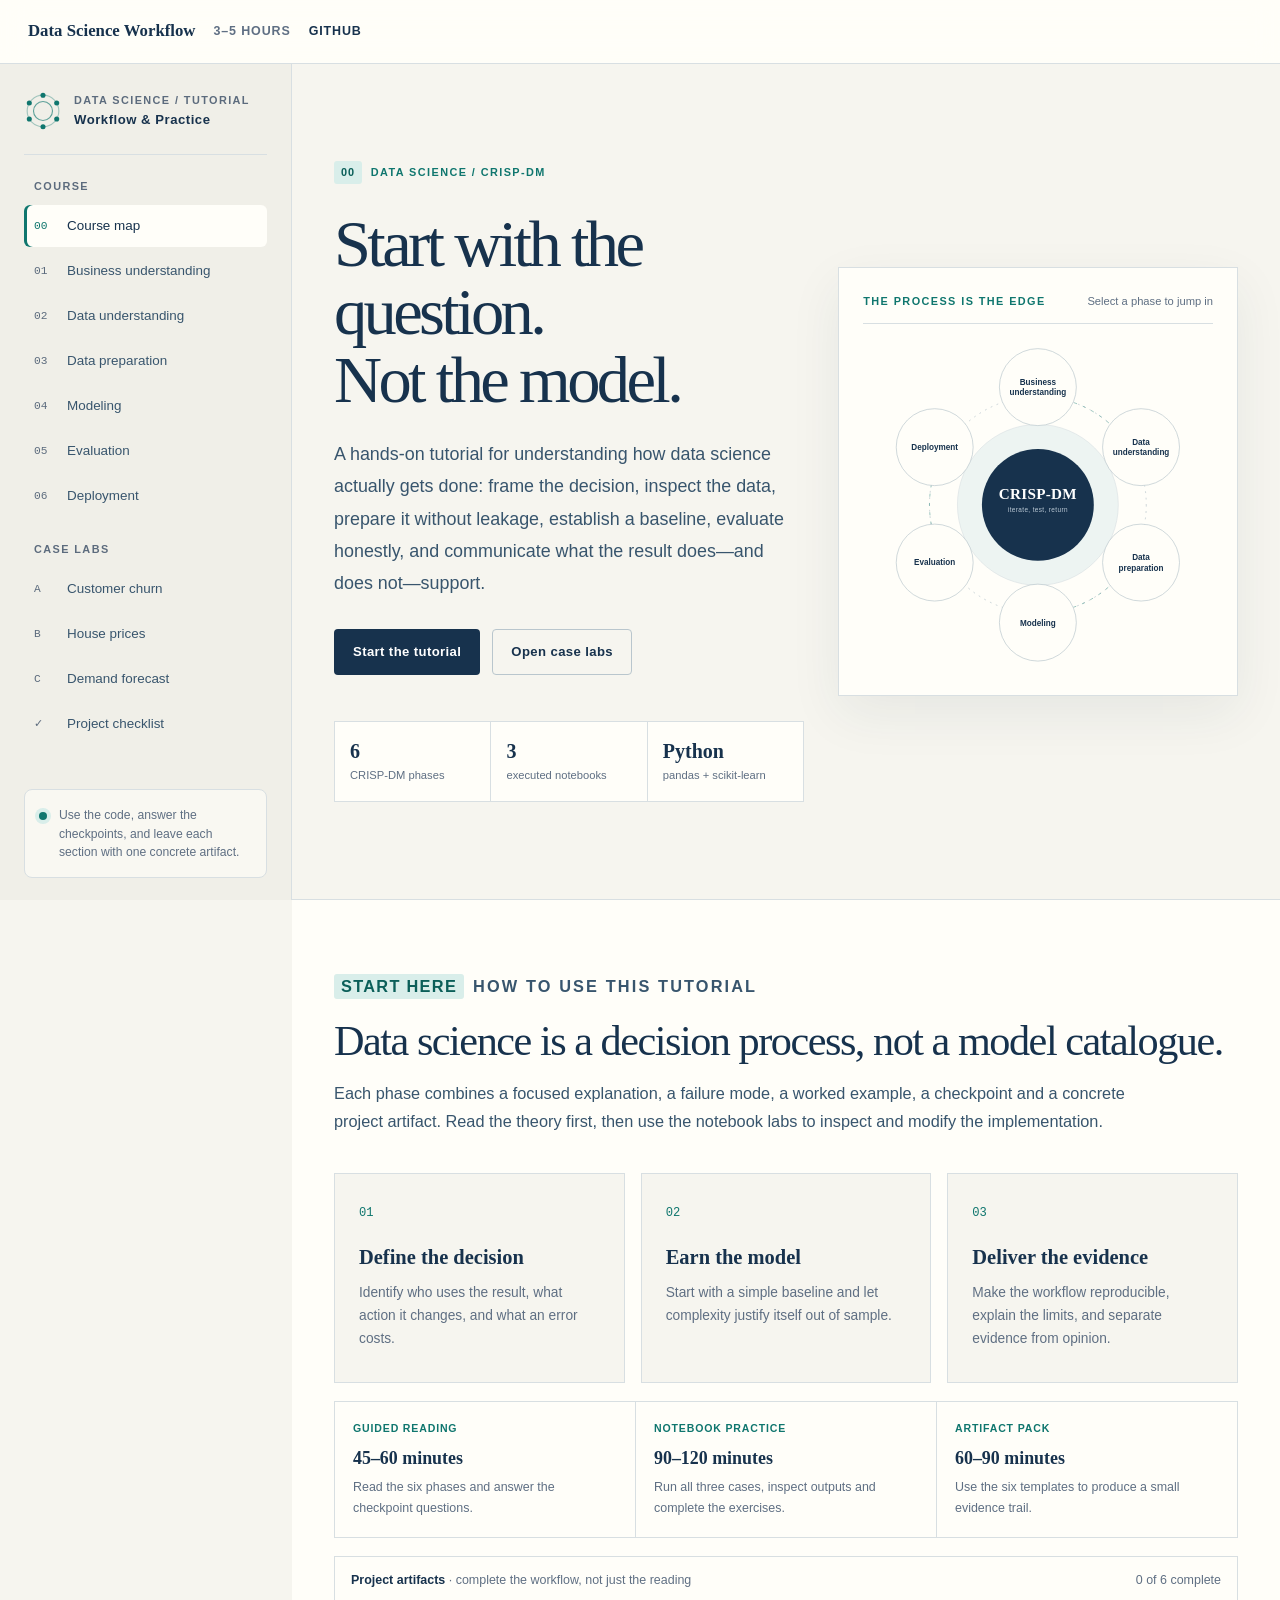
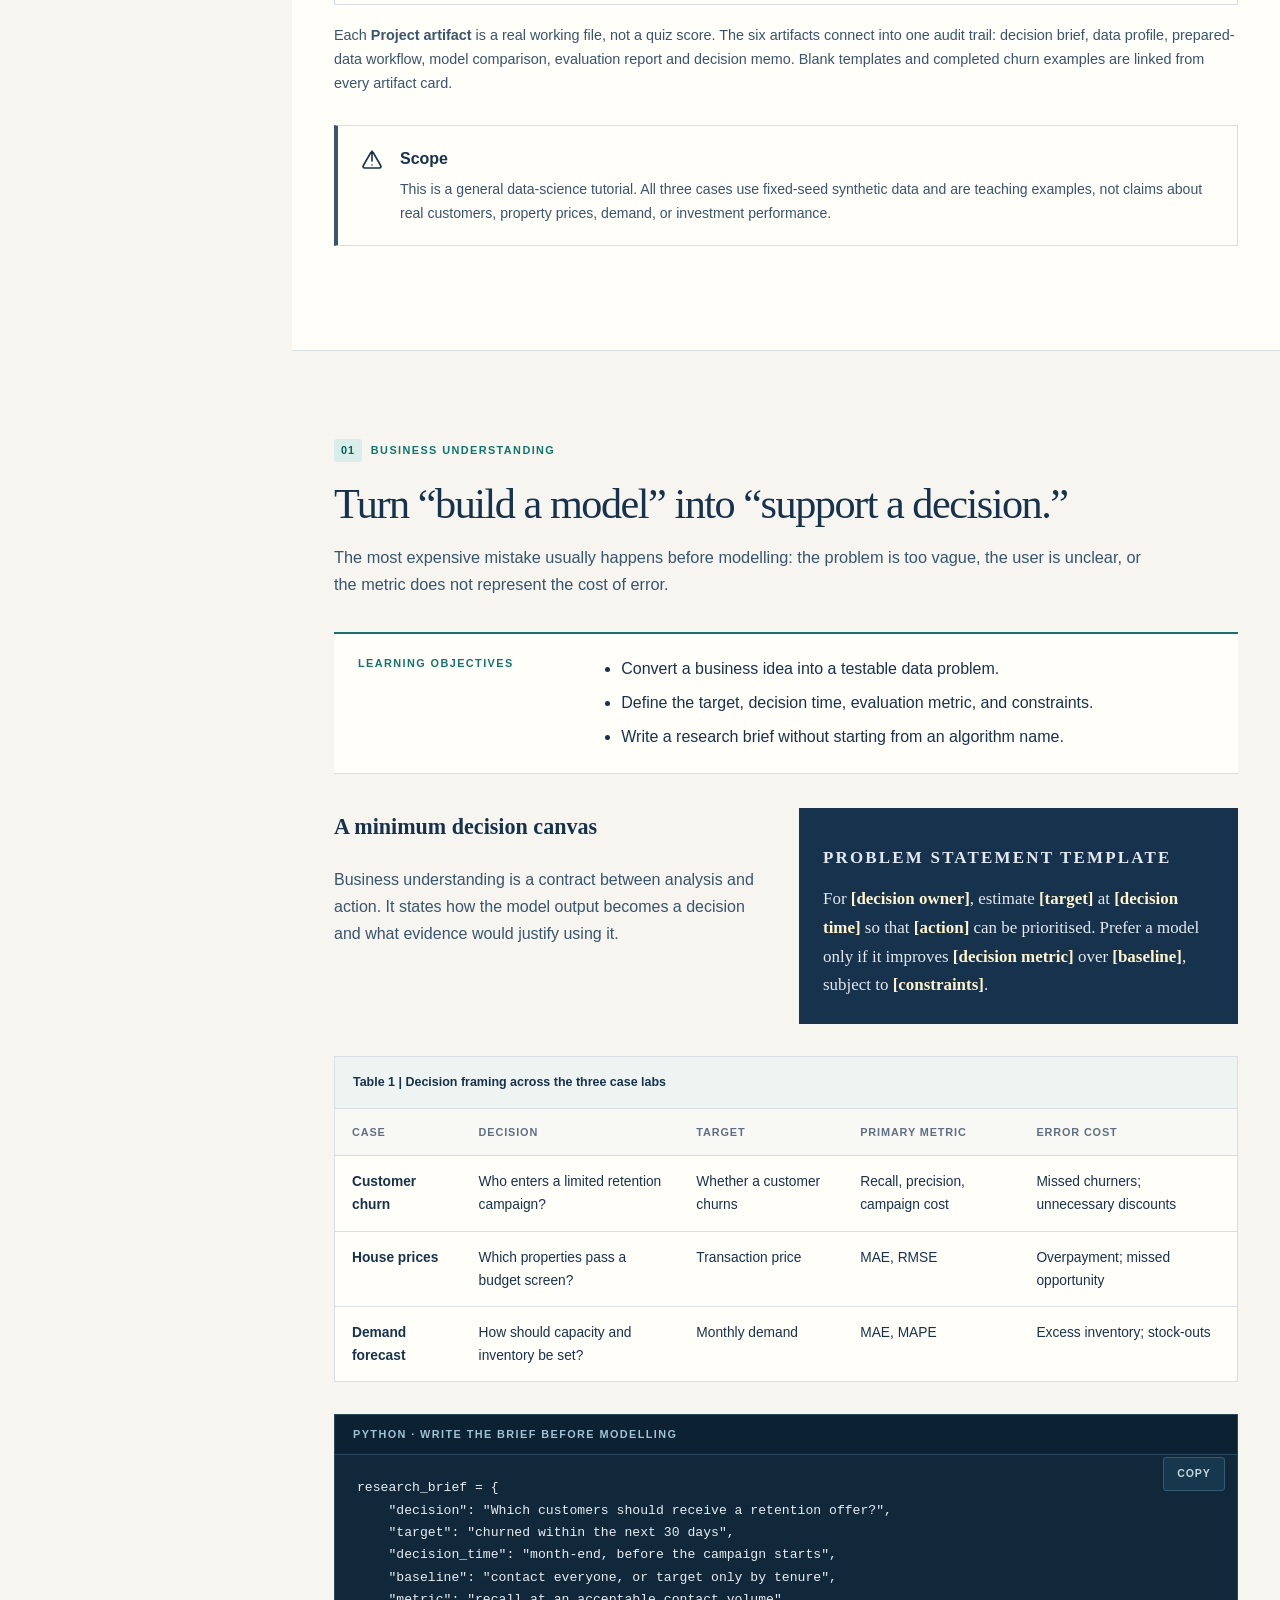
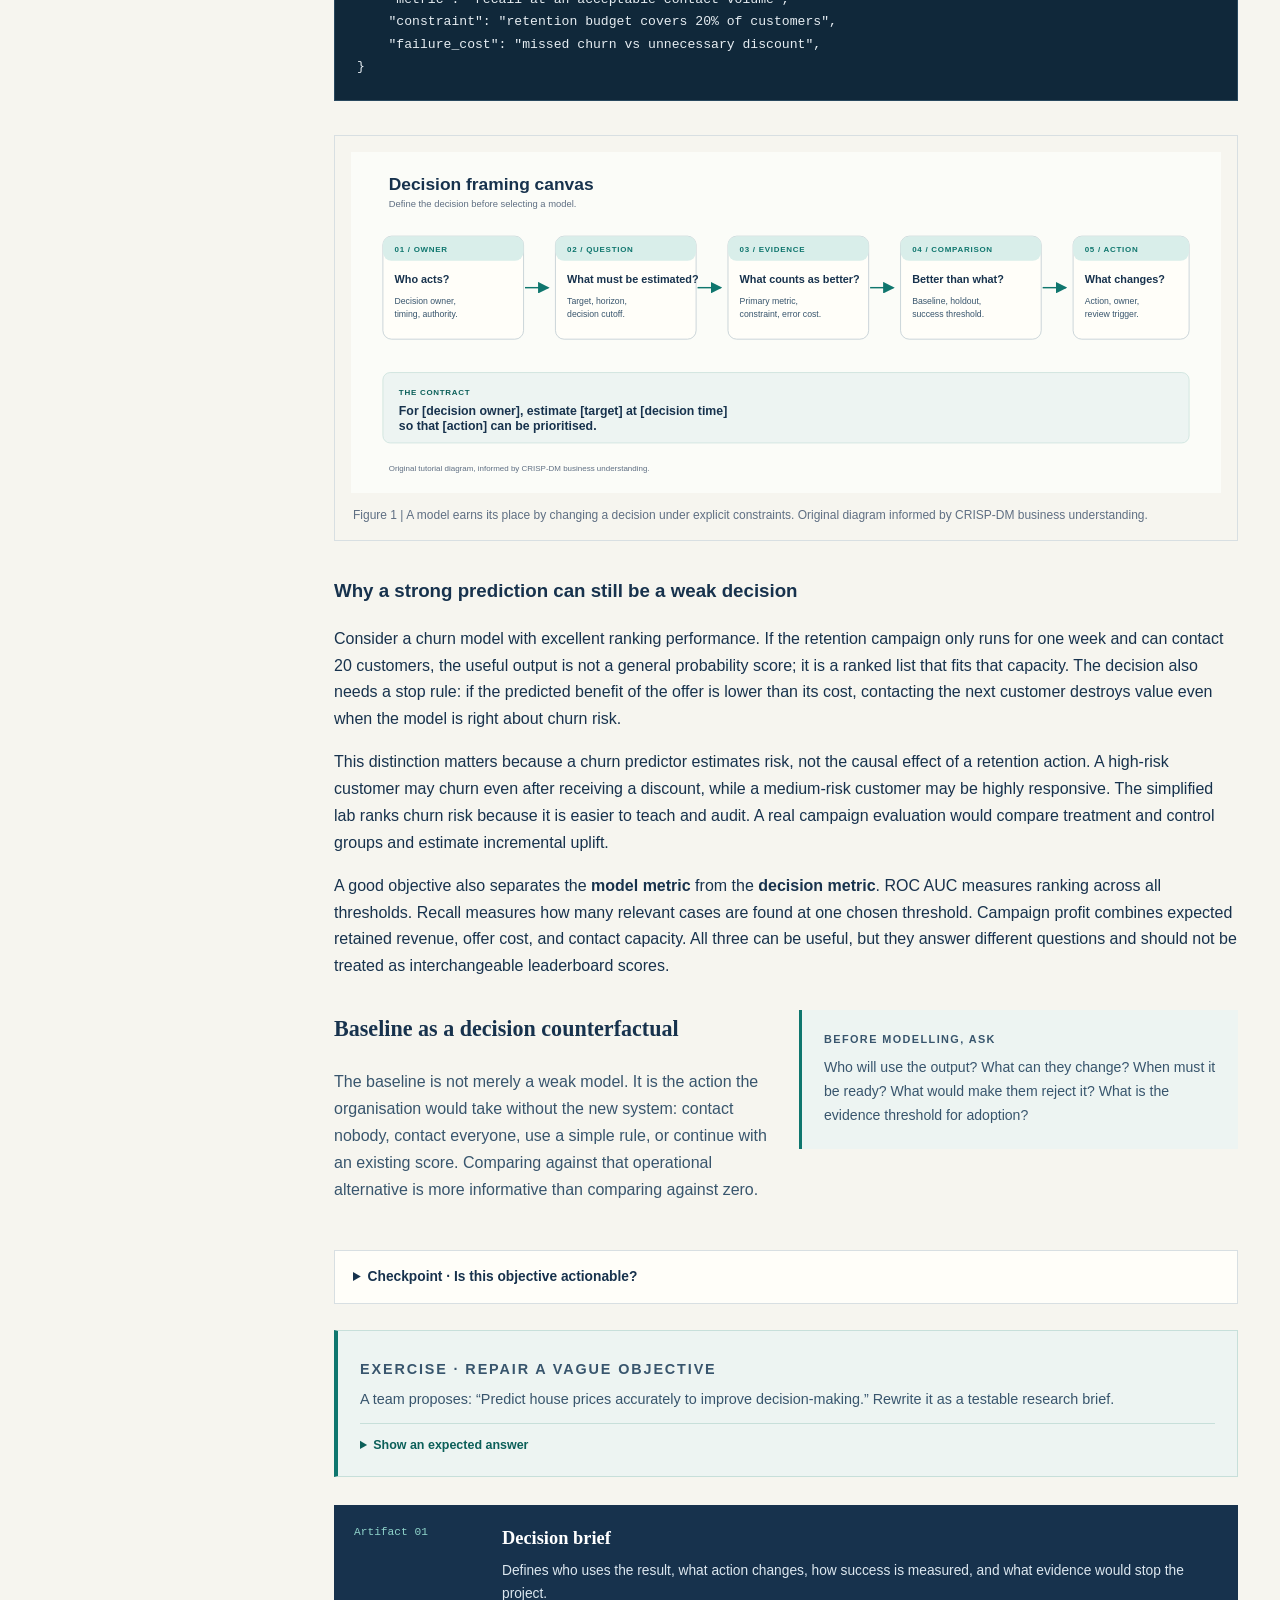
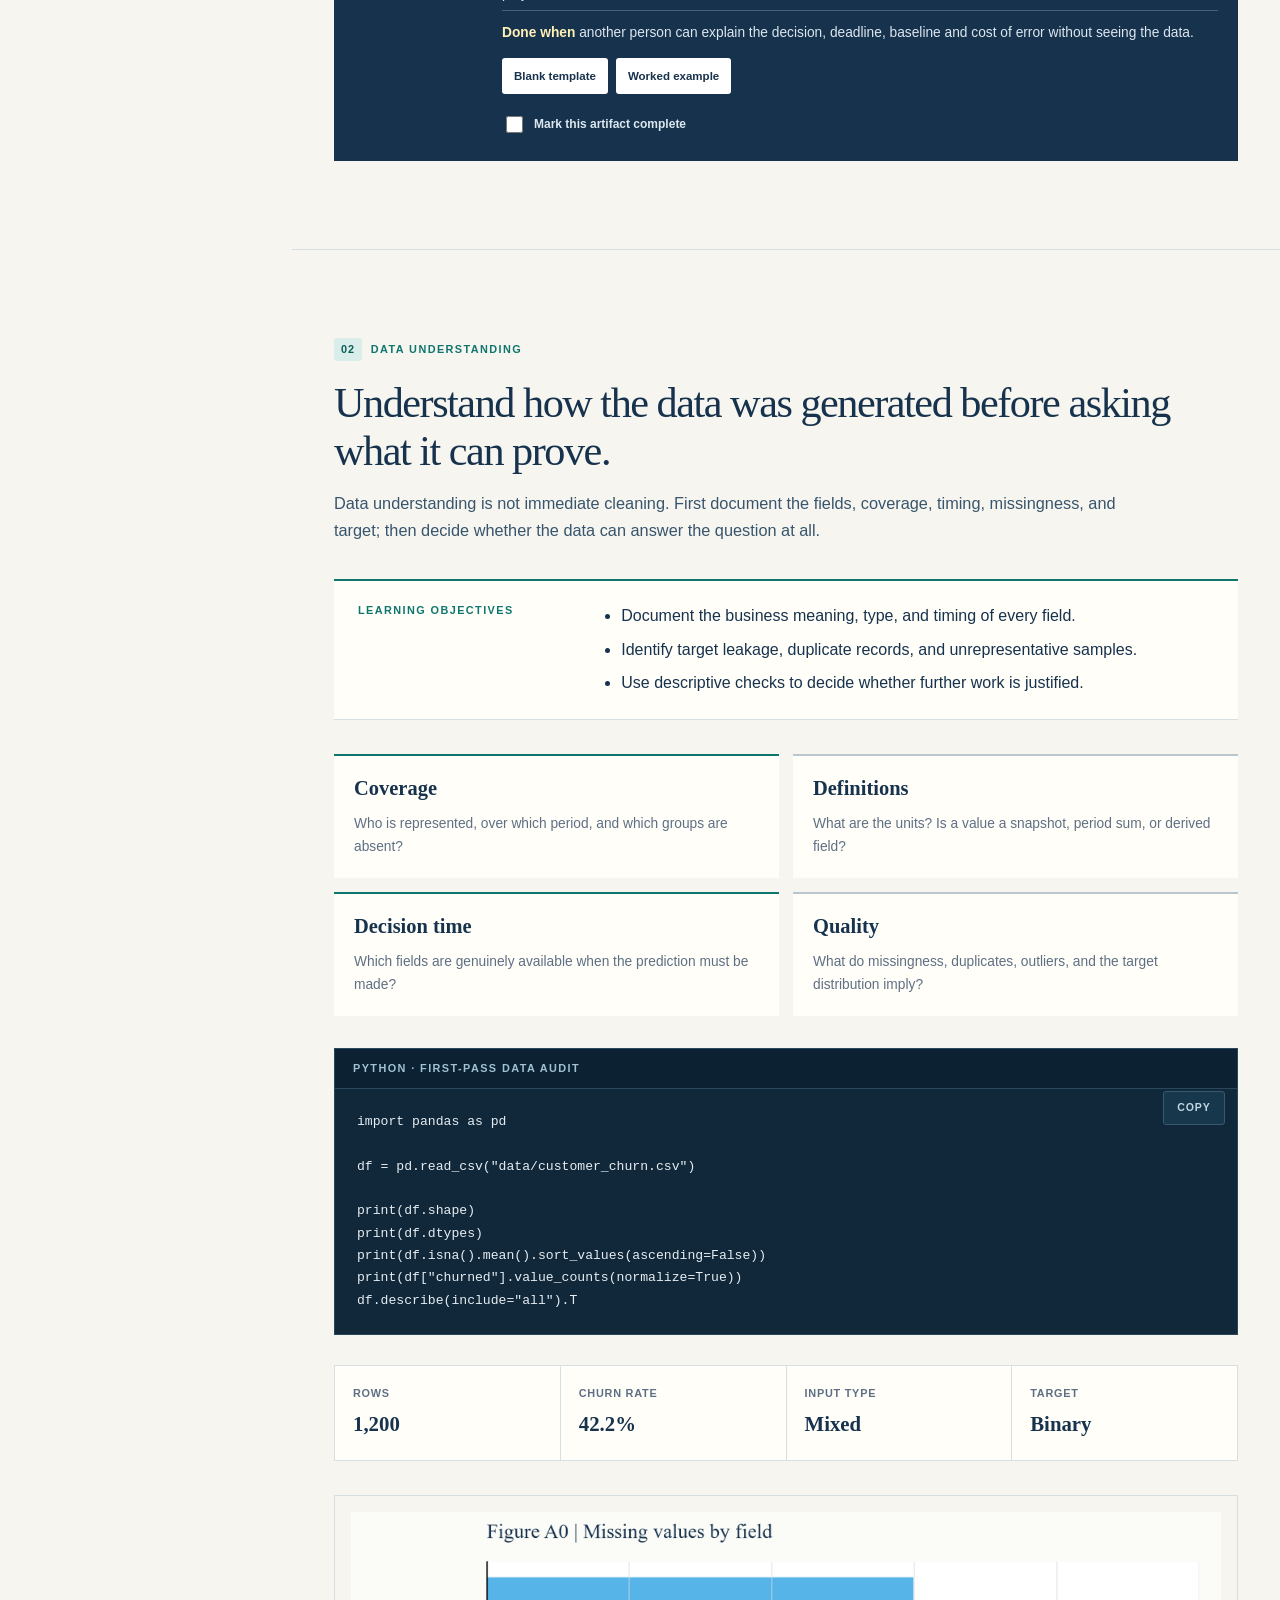
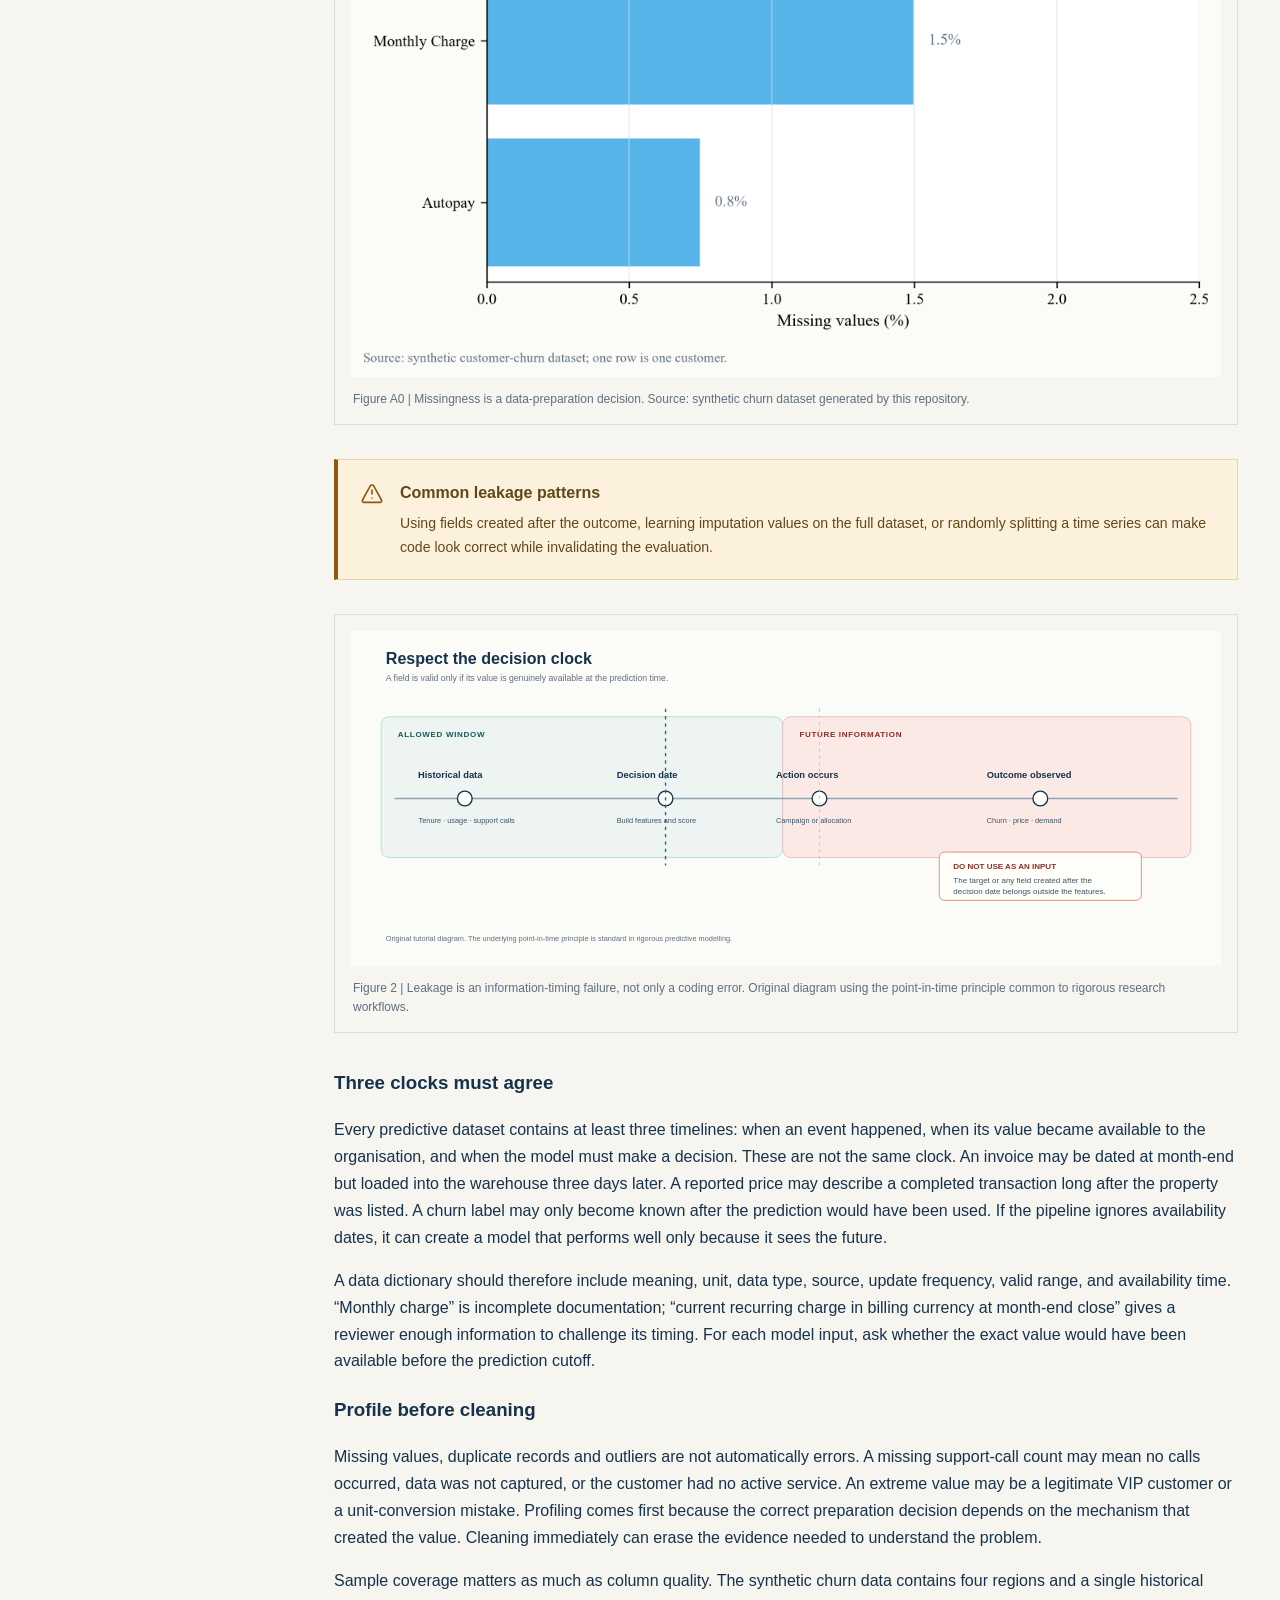
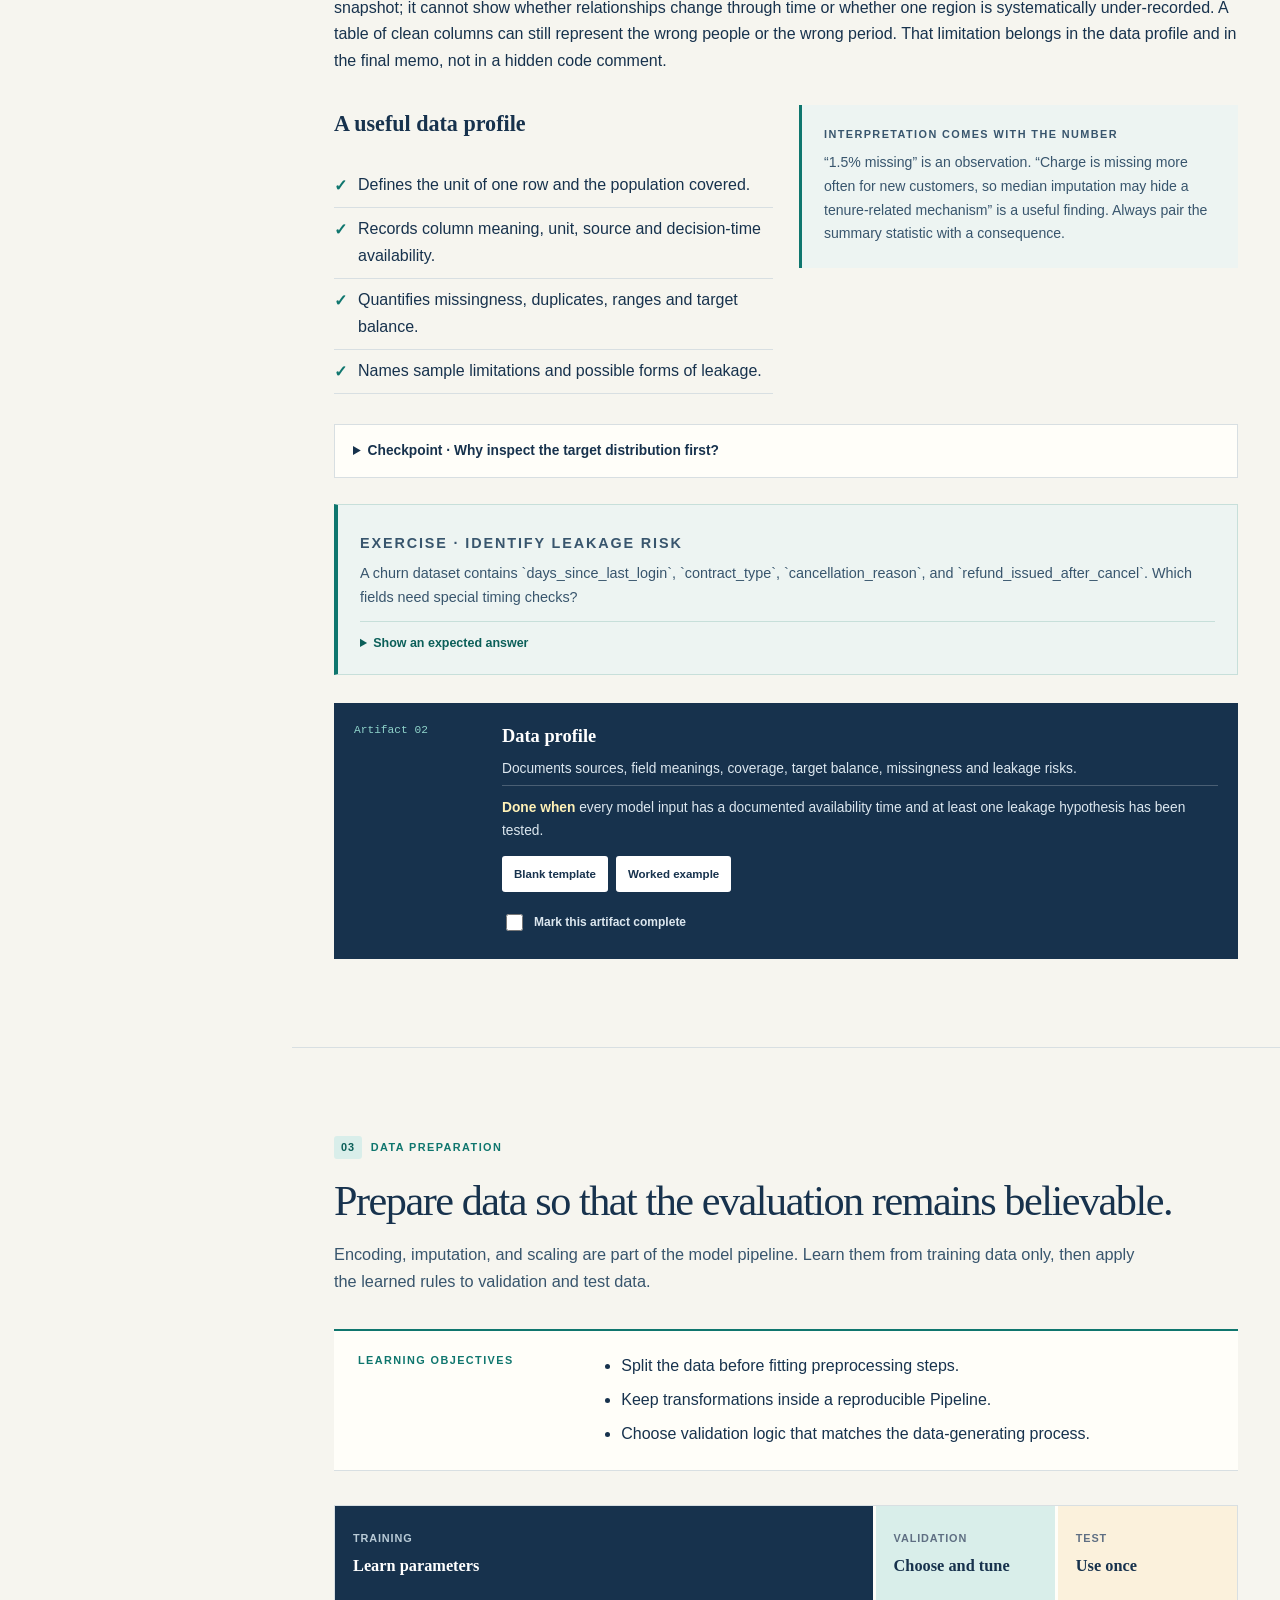
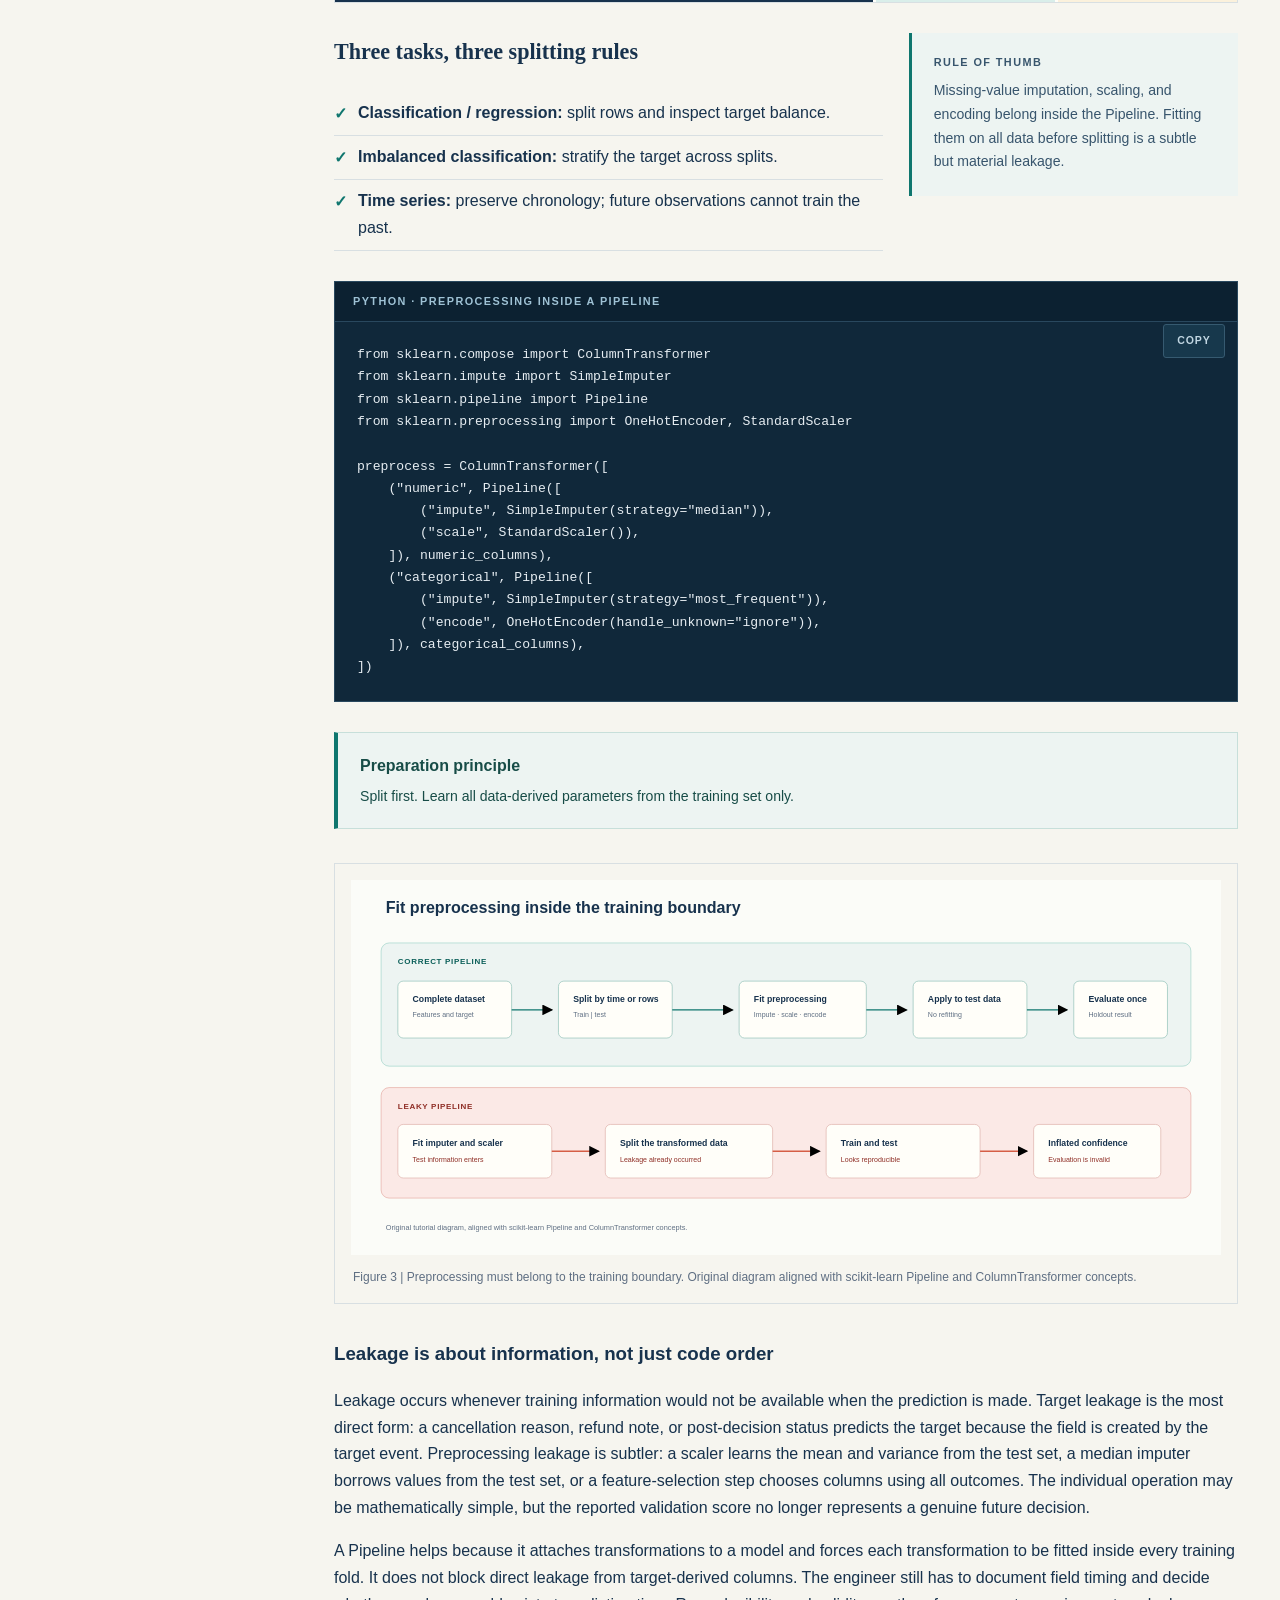
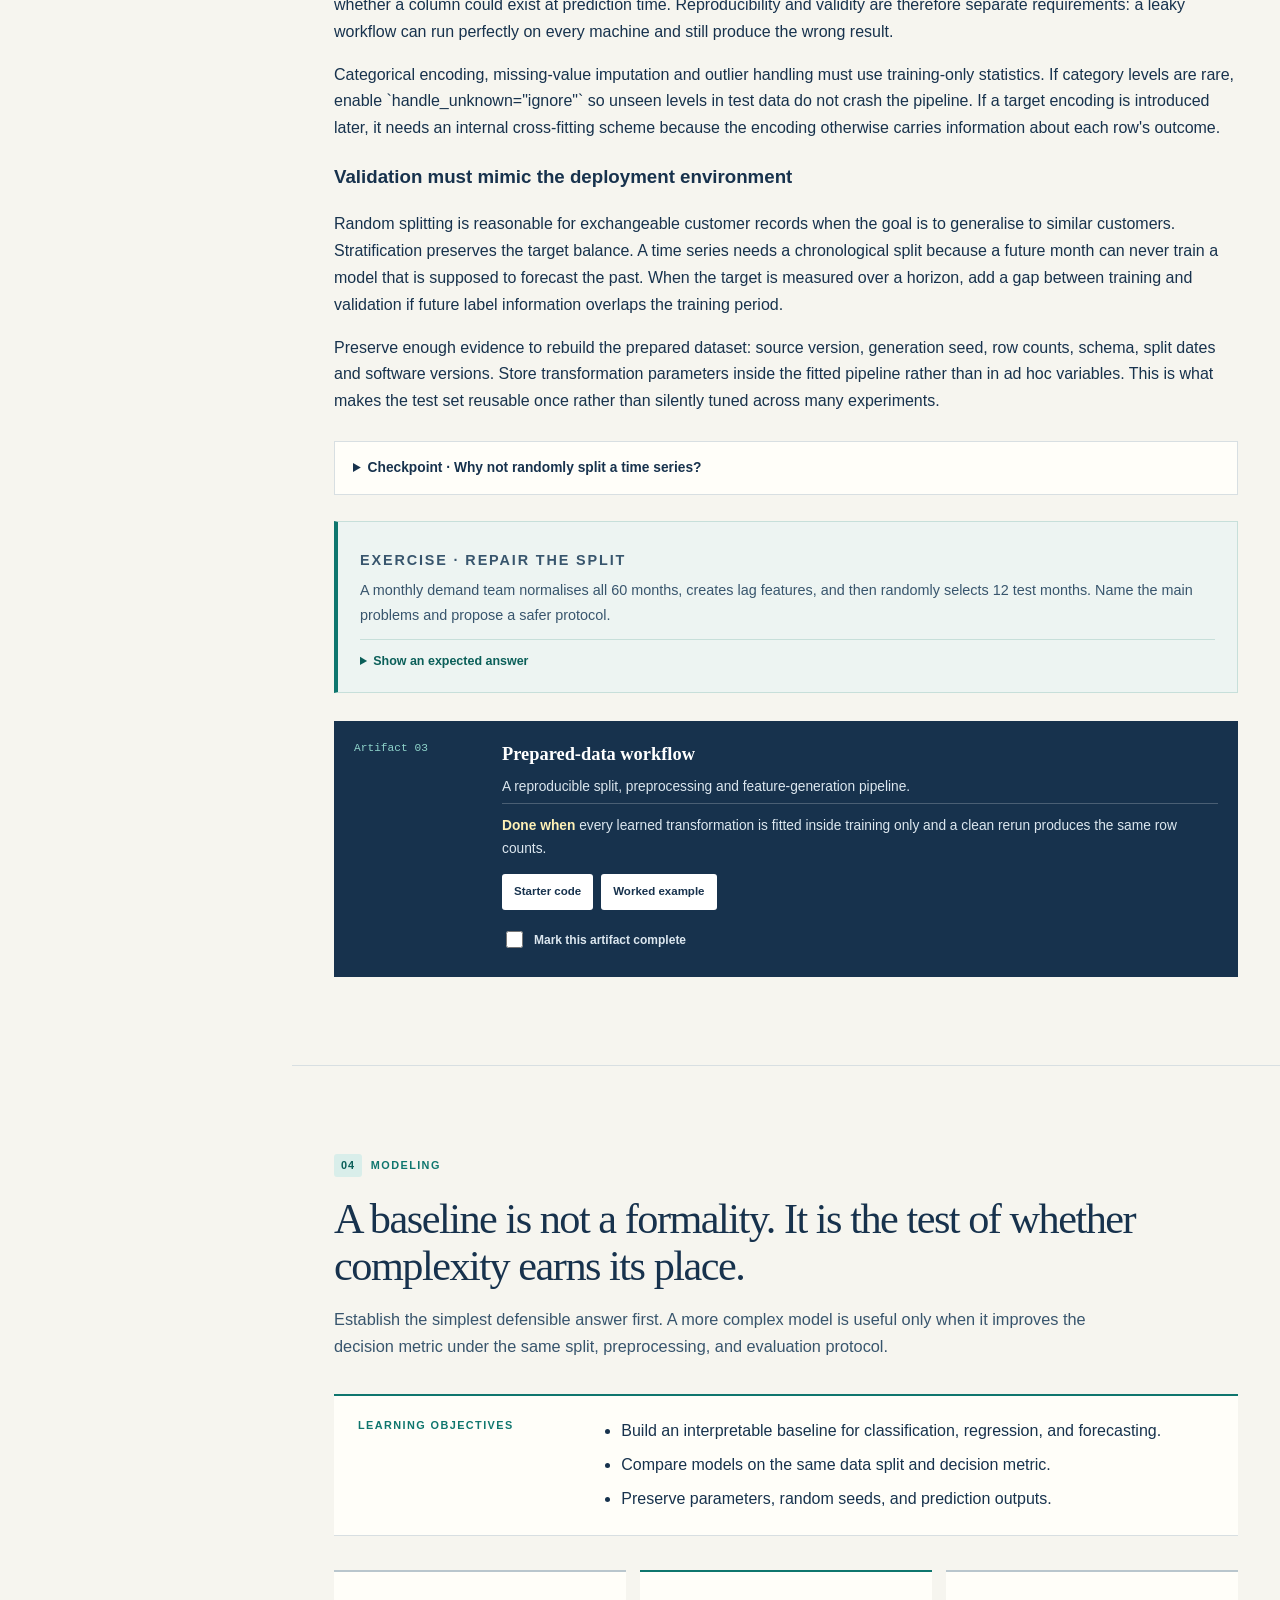
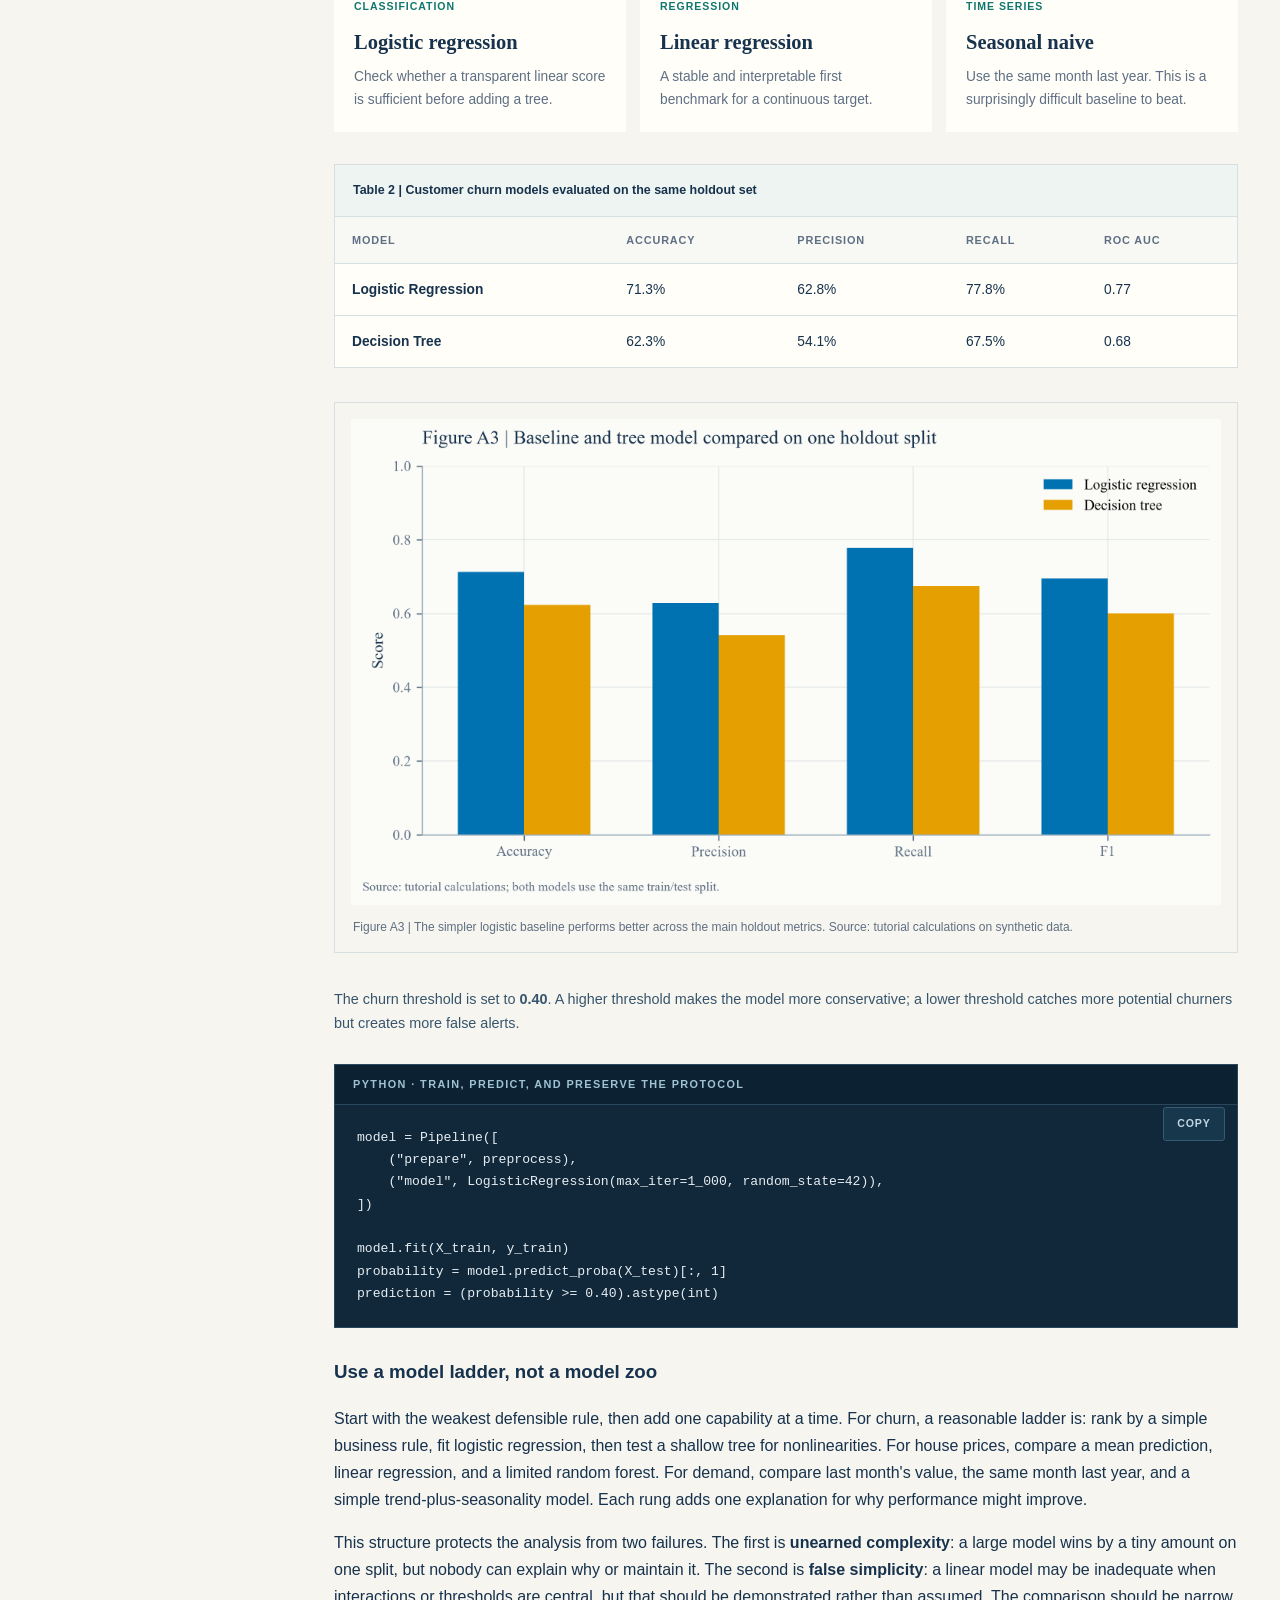
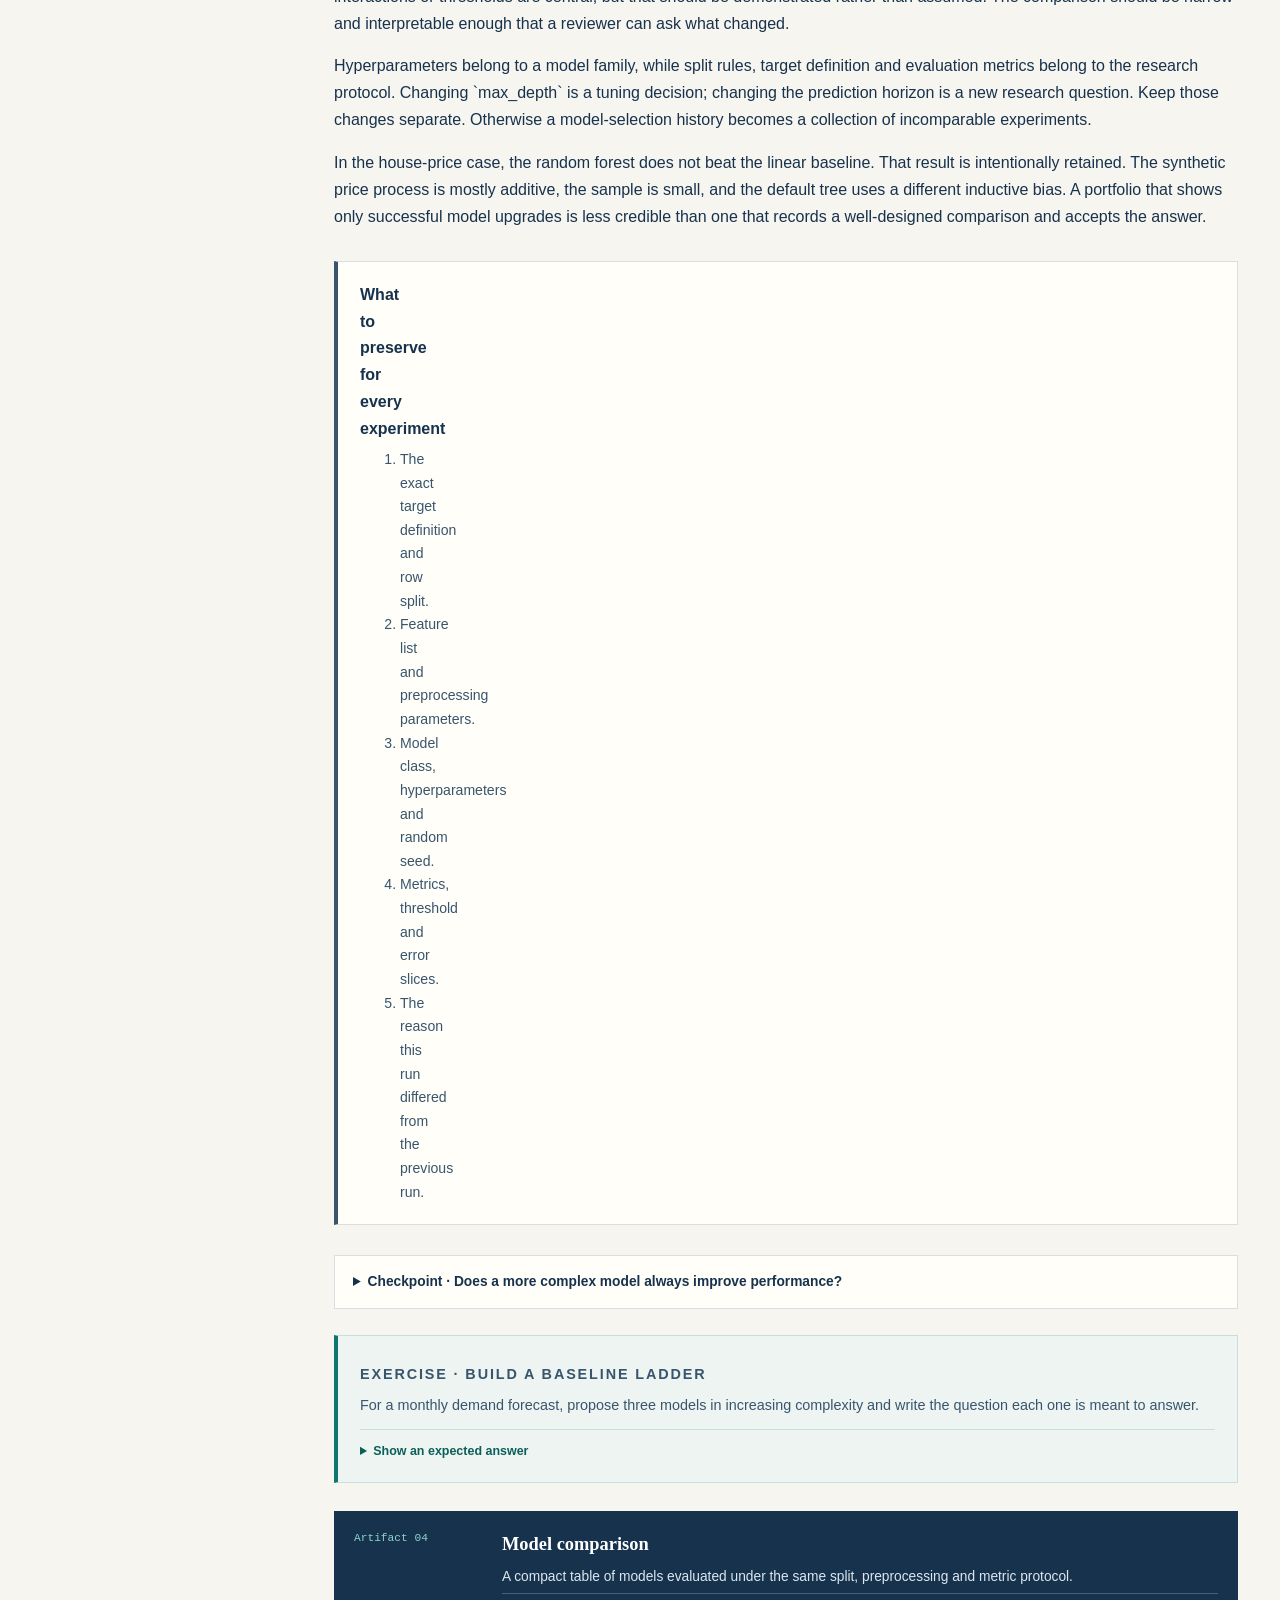
==== commit ffae235f: "Expand course content, exercises, diagrams, and artifact templates" ====
--- a/index.html
+++ b/index.html
@@ -9,8 +9,21 @@
   >
   <meta name="theme-color" content="#17324d">
   <title>Data Science Workflow · CRISP-DM Tutorial</title>
+  <link rel="canonical" href="https://aayloo.github.io/data-science-crisp-dm-tutorial/">
+  <meta property="og:type" content="website">
+  <meta property="og:title" content="Data Science Workflow · CRISP-DM Tutorial">
+  <meta property="og:description" content="A reproducible, hands-on guide from business question to evaluated data-science decision.">
+  <meta property="og:url" content="https://aayloo.github.io/data-science-crisp-dm-tutorial/">
+  <meta property="og:image" content="https://aayloo.github.io/data-science-crisp-dm-tutorial/assets/img/tutorial-share.png">
+  <meta property="og:image:width" content="1200">
+  <meta property="og:image:height" content="630">
+  <meta property="og:image:alt" content="Preview of the Data Science Workflow tutorial and CRISP-DM course map.">
+  <meta name="twitter:card" content="summary_large_image">
+  <meta name="twitter:title" content="Data Science Workflow · CRISP-DM Tutorial">
+  <meta name="twitter:description" content="A reproducible, hands-on guide from business question to evaluated data-science decision.">
+  <meta name="twitter:image" content="https://aayloo.github.io/data-science-crisp-dm-tutorial/assets/img/tutorial-share.png">
   <link rel="icon" href="assets/favicon.svg" type="image/svg+xml">
-  <link rel="stylesheet" href="assets/css/style.css">
+  <link rel="stylesheet" href="assets/css/style.css?v=20261028-5">
 </head>
 <body>
   <a class="skip-link" href="#course">Skip to course content</a>
@@ -33,7 +46,7 @@
     </button>
     <a class="topbar-title" href="#overview">Data Science Workflow</a>
     <div class="topbar-meta">
-      <span>4–6 hours</span>
+      <span>3–5 hours</span>
       <a href="https://github.com/Aayloo/data-science-crisp-dm-tutorial">GitHub</a>
     </div>
   </header>
@@ -169,9 +182,9 @@
           <p class="eyebrow"><span>START HERE</span> HOW TO USE THIS TUTORIAL</p>
           <h2 id="orientation-title">Data science is a decision process, not a model catalogue.</h2>
           <p>
-            Each phase pairs a short concept with a practical question, a code example,
-            and a deliverable. Read the tutorial first, then open a case-lab notebook
-            to inspect the complete implementation and its executed outputs.
+            Each phase combines a focused explanation, a failure mode, a worked
+            example, a checkpoint and a concrete project artifact. Read the theory
+            first, then use the notebook labs to inspect and modify the implementation.
           </p>
         </div>
 
@@ -192,6 +205,35 @@
             <p>Make the workflow reproducible, explain the limits, and separate evidence from opinion.</p>
           </article>
         </div>
+
+        <div class="course-plan" aria-label="Suggested course workload">
+          <article>
+            <span>Guided reading</span>
+            <strong>45–60 minutes</strong>
+            <p>Read the six phases and answer the checkpoint questions.</p>
+          </article>
+          <article>
+            <span>Notebook practice</span>
+            <strong>90–120 minutes</strong>
+            <p>Run all three cases, inspect outputs and complete the exercises.</p>
+          </article>
+          <article>
+            <span>Artifact pack</span>
+            <strong>60–90 minutes</strong>
+            <p>Use the six templates to produce a small evidence trail.</p>
+          </article>
+        </div>
+
+        <div class="artifact-progress" id="artifact-progress" aria-live="polite">
+          <span><strong>Project artifacts</strong> · complete the workflow, not just the reading</span>
+          <span id="artifact-progress-count">0 of 6 complete</span>
+        </div>
+        <p class="reading-note">
+          Each <strong>Project artifact</strong> is a real working file, not a quiz score.
+          The six artifacts connect into one audit trail: decision brief, data profile,
+          prepared-data workflow, model comparison, evaluation report and decision memo.
+          Blank templates and completed churn examples are linked from every artifact card.
+        </p>
 
         <aside class="callout callout-note">
           <svg aria-hidden="true" viewBox="0 0 24 24" width="24" height="24">
@@ -300,6 +342,64 @@
 }</code></pre>
         </div>
 
+        <figure class="figure-panel compact-figure diagram-figure" tabindex="0" aria-label="Scrollable decision framing diagram">
+          <img
+            src="assets/diagrams/decision-canvas.svg"
+            alt="Five-part decision canvas connecting the decision owner, prediction target, evidence criteria, baseline and resulting action."
+            width="1200"
+            height="470"
+          >
+          <figcaption>
+            Figure 1 | A model earns its place by changing a decision under explicit
+            constraints. Original diagram informed by CRISP-DM business understanding.
+          </figcaption>
+        </figure>
+
+        <h3>Why a strong prediction can still be a weak decision</h3>
+        <p>
+          Consider a churn model with excellent ranking performance. If the retention
+          campaign only runs for one week and can contact 20 customers, the useful output
+          is not a general probability score; it is a ranked list that fits that capacity.
+          The decision also needs a stop rule: if the predicted benefit of the offer is
+          lower than its cost, contacting the next customer destroys value even when the
+          model is right about churn risk.
+        </p>
+        <p>
+          This distinction matters because a churn predictor estimates risk, not the
+          causal effect of a retention action. A high-risk customer may churn even after
+          receiving a discount, while a medium-risk customer may be highly responsive.
+          The simplified lab ranks churn risk because it is easier to teach and audit.
+          A real campaign evaluation would compare treatment and control groups and
+          estimate incremental uplift.
+        </p>
+        <p>
+          A good objective also separates the <strong>model metric</strong> from the
+          <strong>decision metric</strong>. ROC AUC measures ranking across all thresholds.
+          Recall measures how many relevant cases are found at one chosen threshold.
+          Campaign profit combines expected retained revenue, offer cost, and contact
+          capacity. All three can be useful, but they answer different questions and
+          should not be treated as interchangeable leaderboard scores.
+        </p>
+
+        <div class="two-column">
+          <div>
+            <h3>Baseline as a decision counterfactual</h3>
+            <p>
+              The baseline is not merely a weak model. It is the action the organisation
+              would take without the new system: contact nobody, contact everyone, use a
+              simple rule, or continue with an existing score. Comparing against that
+              operational alternative is more informative than comparing against zero.
+            </p>
+          </div>
+          <div class="small-note">
+            <p class="mini-label">Before modelling, ask</p>
+            <p>
+              Who will use the output? What can they change? When must it be ready?
+              What would make them reject it? What is the evidence threshold for adoption?
+            </p>
+          </div>
+        </div>
+
         <details class="checkpoint">
           <summary>Checkpoint · Is this objective actionable?</summary>
           <p>
@@ -309,9 +409,36 @@
           </p>
         </details>
 
+        <div class="exercise">
+          <p class="mini-label">Exercise · repair a vague objective</p>
+          <p>
+            A team proposes: “Predict house prices accurately to improve decision-making.”
+            Rewrite it as a testable research brief.
+          </p>
+          <details>
+            <summary>Show an expected answer</summary>
+            <p>
+              “At the time a shortlist is created, estimate the sale price in HKD millions
+              so the acquisition team can reject properties outside its budget. Compare
+              against a linear baseline using MAE; investigate whether RMSE is stable
+              enough for properties above HKD 8 million. Exclude features recorded after
+              the listing decision.”
+            </p>
+          </details>
+        </div>
+
         <div class="deliverable">
-          <span>Deliverable 01</span>
-          <p><code>research_brief.md</code>: decision owner, target, timing, baseline, metrics, constraints, and failure conditions.</p>
+          <span>Artifact 01</span>
+          <div class="deliverable-body">
+            <strong>Decision brief</strong>
+            <p>Defines who uses the result, what action changes, how success is measured, and what evidence would stop the project.</p>
+            <p class="done-when"><b>Done when</b> another person can explain the decision, deadline, baseline and cost of error without seeing the data.</p>
+            <div class="artifact-actions">
+              <a href="templates/research-brief.md" download>Blank template</a>
+              <a href="examples/deliverables/research-brief.md">Worked example</a>
+            </div>
+            <label class="artifact-check"><input type="checkbox" data-artifact="research-brief"> Mark this artifact complete</label>
+          </div>
         </div>
       </section>
 
@@ -401,6 +528,77 @@
           </div>
         </aside>
 
+        <figure class="figure-panel compact-figure diagram-figure" tabindex="0" aria-label="Scrollable point-in-time diagram">
+          <img
+            src="assets/diagrams/leakage-timeline.svg"
+            alt="A timeline separating historical features from the prediction decision, action, and future outcome."
+            width="1300"
+            height="500"
+          >
+          <figcaption>
+            Figure 2 | Leakage is an information-timing failure, not only a coding error.
+            Original diagram using the point-in-time principle common to rigorous research workflows.
+          </figcaption>
+        </figure>
+
+        <h3>Three clocks must agree</h3>
+        <p>
+          Every predictive dataset contains at least three timelines: when an event
+          happened, when its value became available to the organisation, and when the
+          model must make a decision. These are not the same clock. An invoice may be
+          dated at month-end but loaded into the warehouse three days later. A reported
+          price may describe a completed transaction long after the property was listed.
+          A churn label may only become known after the prediction would have been used.
+          If the pipeline ignores availability dates, it can create a model that performs
+          well only because it sees the future.
+        </p>
+        <p>
+          A data dictionary should therefore include meaning, unit, data type, source,
+          update frequency, valid range, and availability time. “Monthly charge” is
+          incomplete documentation; “current recurring charge in billing currency at
+          month-end close” gives a reviewer enough information to challenge its timing.
+          For each model input, ask whether the exact value would have been available
+          before the prediction cutoff.
+        </p>
+
+        <h3>Profile before cleaning</h3>
+        <p>
+          Missing values, duplicate records and outliers are not automatically errors.
+          A missing support-call count may mean no calls occurred, data was not captured,
+          or the customer had no active service. An extreme value may be a legitimate
+          VIP customer or a unit-conversion mistake. Profiling comes first because the
+          correct preparation decision depends on the mechanism that created the value.
+          Cleaning immediately can erase the evidence needed to understand the problem.
+        </p>
+        <p>
+          Sample coverage matters as much as column quality. The synthetic churn data
+          contains four regions and a single historical snapshot; it cannot show whether
+          relationships change through time or whether one region is systematically
+          under-recorded. A table of clean columns can still represent the wrong people
+          or the wrong period. That limitation belongs in the data profile and in the
+          final memo, not in a hidden code comment.
+        </p>
+
+        <div class="two-column">
+          <div>
+            <h3>A useful data profile</h3>
+            <ul class="check-list">
+              <li>Defines the unit of one row and the population covered.</li>
+              <li>Records column meaning, unit, source and decision-time availability.</li>
+              <li>Quantifies missingness, duplicates, ranges and target balance.</li>
+              <li>Names sample limitations and possible forms of leakage.</li>
+            </ul>
+          </div>
+          <div class="small-note">
+            <p class="mini-label">Interpretation comes with the number</p>
+            <p>
+              “1.5% missing” is an observation. “Charge is missing more often for new
+              customers, so median imputation may hide a tenure-related mechanism” is a
+              useful finding. Always pair the summary statistic with a consequence.
+            </p>
+          </div>
+        </div>
+
         <details class="checkpoint">
           <summary>Checkpoint · Why inspect the target distribution first?</summary>
           <p>
@@ -410,9 +608,36 @@
           </p>
         </details>
 
+        <div class="exercise">
+          <p class="mini-label">Exercise · identify leakage risk</p>
+          <p>
+            A churn dataset contains `days_since_last_login`, `contract_type`,
+            `cancellation_reason`, and `refund_issued_after_cancel`. Which fields need
+            special timing checks?
+          </p>
+          <details>
+            <summary>Show an expected answer</summary>
+            <p>
+              `cancellation_reason` and `refund_issued_after_cancel` are likely created
+              only after churn and cannot be inputs to a pre-churn prediction.
+              `days_since_last_login` and `contract_type` may be valid, but their exact
+              snapshot dates still need verification.
+            </p>
+          </details>
+        </div>
+
         <div class="deliverable">
-          <span>Deliverable 02</span>
-          <p><code>data_profile.md</code>: sources, data dictionary, coverage, missingness, and known limitations.</p>
+          <span>Artifact 02</span>
+          <div class="deliverable-body">
+            <strong>Data profile</strong>
+            <p>Documents sources, field meanings, coverage, target balance, missingness and leakage risks.</p>
+            <p class="done-when"><b>Done when</b> every model input has a documented availability time and at least one leakage hypothesis has been tested.</p>
+            <div class="artifact-actions">
+              <a href="templates/data-profile.md" download>Blank template</a>
+              <a href="examples/deliverables/data-profile.md">Worked example</a>
+            </div>
+            <label class="artifact-check"><input type="checkbox" data-artifact="data-profile"> Mark this artifact complete</label>
+          </div>
         </div>
       </section>
 
@@ -494,6 +719,64 @@
           </div>
         </div>
 
+        <figure class="figure-panel compact-figure diagram-figure" tabindex="0" aria-label="Scrollable preprocessing comparison diagram">
+          <img
+            src="assets/diagrams/pipeline-split.svg"
+            alt="Comparison of a correct pipeline that fits preprocessing on training data and a leaky pipeline that transforms all data before splitting."
+            width="1300"
+            height="560"
+          >
+          <figcaption>
+            Figure 3 | Preprocessing must belong to the training boundary. Original
+            diagram aligned with scikit-learn Pipeline and ColumnTransformer concepts.
+          </figcaption>
+        </figure>
+
+        <h3>Leakage is about information, not just code order</h3>
+        <p>
+          Leakage occurs whenever training information would not be available when the
+          prediction is made. Target leakage is the most direct form: a cancellation
+          reason, refund note, or post-decision status predicts the target because the
+          field is created by the target event. Preprocessing leakage is subtler: a
+          scaler learns the mean and variance from the test set, a median imputer borrows
+          values from the test set, or a feature-selection step chooses columns using all
+          outcomes. The individual operation may be mathematically simple, but the
+          reported validation score no longer represents a genuine future decision.
+        </p>
+        <p>
+          A Pipeline helps because it attaches transformations to a model and forces
+          each transformation to be fitted inside every training fold. It does not block
+          direct leakage from target-derived columns. The engineer still has to document
+          field timing and decide whether a column could exist at prediction time.
+          Reproducibility and validity are therefore separate requirements: a leaky
+          workflow can run perfectly on every machine and still produce the wrong result.
+        </p>
+        <p>
+          Categorical encoding, missing-value imputation and outlier handling must use
+          training-only statistics. If category levels are rare, enable
+          `handle_unknown="ignore"` so unseen levels in test data do not crash the
+          pipeline. If a target encoding is introduced later, it needs an internal
+          cross-fitting scheme because the encoding otherwise carries information about
+          each row's outcome.
+        </p>
+
+        <h3>Validation must mimic the deployment environment</h3>
+        <p>
+          Random splitting is reasonable for exchangeable customer records when the goal
+          is to generalise to similar customers. Stratification preserves the target
+          balance. A time series needs a chronological split because a future month can
+          never train a model that is supposed to forecast the past. When the target is
+          measured over a horizon, add a gap between training and validation if future
+          label information overlaps the training period.
+        </p>
+        <p>
+          Preserve enough evidence to rebuild the prepared dataset: source version,
+          generation seed, row counts, schema, split dates and software versions. Store
+          transformation parameters inside the fitted pipeline rather than in ad hoc
+          variables. This is what makes the test set reusable once rather than silently
+          tuned across many experiments.
+        </p>
+
         <details class="checkpoint">
           <summary>Checkpoint · Why not randomly split a time series?</summary>
           <p>
@@ -503,9 +786,36 @@
           </p>
         </details>
 
+        <div class="exercise">
+          <p class="mini-label">Exercise · repair the split</p>
+          <p>
+            A monthly demand team normalises all 60 months, creates lag features, and
+            then randomly selects 12 test months. Name the main problems and propose a
+            safer protocol.
+          </p>
+          <details>
+            <summary>Show an expected answer</summary>
+            <p>
+              Random selection destroys chronology, and scaling before splitting leaks
+              future distribution information. Split the first 48 months from the final
+              12, fit scaling and lag-generation rules on the training period, and apply
+              those frozen rules to the later months.
+            </p>
+          </details>
+        </div>
+
         <div class="deliverable">
-          <span>Deliverable 03</span>
-          <p><code>prepared_data.py</code>: repeatable splitting, preprocessing, and feature-generation logic.</p>
+          <span>Artifact 03</span>
+          <div class="deliverable-body">
+            <strong>Prepared-data workflow</strong>
+            <p>A reproducible split, preprocessing and feature-generation pipeline.</p>
+            <p class="done-when"><b>Done when</b> every learned transformation is fitted inside training only and a clean rerun produces the same row counts.</p>
+            <div class="artifact-actions">
+              <a href="templates/prepared-data.py" download>Starter code</a>
+              <a href="examples/deliverables/prepared-data.py">Worked example</a>
+            </div>
+            <label class="artifact-check"><input type="checkbox" data-artifact="prepared-data"> Mark this artifact complete</label>
+          </div>
         </div>
       </section>
 
@@ -610,6 +920,53 @@
 prediction = (probability &gt;= 0.40).astype(int)</code></pre>
         </div>
 
+        <h3>Use a model ladder, not a model zoo</h3>
+        <p>
+          Start with the weakest defensible rule, then add one capability at a time.
+          For churn, a reasonable ladder is: rank by a simple business rule, fit logistic
+          regression, then test a shallow tree for nonlinearities. For house prices,
+          compare a mean prediction, linear regression, and a limited random forest.
+          For demand, compare last month's value, the same month last year, and a simple
+          trend-plus-seasonality model. Each rung adds one explanation for why performance
+          might improve.
+        </p>
+        <p>
+          This structure protects the analysis from two failures. The first is
+          <strong>unearned complexity</strong>: a large model wins by a tiny amount on
+          one split, but nobody can explain why or maintain it. The second is
+          <strong>false simplicity</strong>: a linear model may be inadequate when
+          interactions or thresholds are central, but that should be demonstrated rather
+          than assumed. The comparison should be narrow and interpretable enough that a
+          reviewer can ask what changed.
+        </p>
+        <p>
+          Hyperparameters belong to a model family, while split rules, target definition
+          and evaluation metrics belong to the research protocol. Changing
+          `max_depth` is a tuning decision; changing the prediction horizon is a new
+          research question. Keep those changes separate. Otherwise a model-selection
+          history becomes a collection of incomparable experiments.
+        </p>
+        <p>
+          In the house-price case, the random forest does not beat the linear baseline.
+          That result is intentionally retained. The synthetic price process is mostly
+          additive, the sample is small, and the default tree uses a different inductive
+          bias. A portfolio that shows only successful model upgrades is less credible
+          than one that records a well-designed comparison and accepts the answer.
+        </p>
+
+        <aside class="callout callout-note">
+          <div>
+            <strong>What to preserve for every experiment</strong>
+            <ol>
+              <li>The exact target definition and row split.</li>
+              <li>Feature list and preprocessing parameters.</li>
+              <li>Model class, hyperparameters and random seed.</li>
+              <li>Metrics, threshold and error slices.</li>
+              <li>The reason this run differed from the previous run.</li>
+            </ol>
+          </div>
+        </aside>
+
         <details class="checkpoint">
           <summary>Checkpoint · Does a more complex model always improve performance?</summary>
           <p>
@@ -619,9 +976,35 @@
           </p>
         </details>
 
+        <div class="exercise">
+          <p class="mini-label">Exercise · build a baseline ladder</p>
+          <p>
+            For a monthly demand forecast, propose three models in increasing complexity
+            and write the question each one is meant to answer.
+          </p>
+          <details>
+            <summary>Show an expected answer</summary>
+            <p>
+              A last-value forecast asks whether the simplest persistence rule is enough.
+              Seasonal naive asks whether the same month last year captures recurring
+              demand. A trend-plus-seasonal model asks whether adding a smooth trend and
+              explicit seasonality improves error without leaking future observations.
+            </p>
+          </details>
+        </div>
+
         <div class="deliverable">
-          <span>Deliverable 04</span>
-          <p><code>model_comparison.csv</code>: model, split, parameters, random seed, and decision metrics.</p>
+          <span>Artifact 04</span>
+          <div class="deliverable-body">
+            <strong>Model comparison</strong>
+            <p>A compact table of models evaluated under the same split, preprocessing and metric protocol.</p>
+            <p class="done-when"><b>Done when</b> the baseline, candidate, random seed, split and decision metric can be compared without opening the notebook.</p>
+            <div class="artifact-actions">
+              <a href="templates/model-comparison.csv" download>Blank template</a>
+              <a href="examples/deliverables/model-comparison.csv">Worked example</a>
+            </div>
+            <label class="artifact-check"><input type="checkbox" data-artifact="model-comparison"> Mark this artifact complete</label>
+          </div>
         </div>
       </section>
 
@@ -705,6 +1088,51 @@
           </div>
         </aside>
 
+        <figure class="figure-panel compact-figure diagram-figure" tabindex="0" aria-label="Scrollable metric selection diagram">
+          <img
+            src="assets/diagrams/metric-selector.svg"
+            alt="A metric-selection guide branching from classification, regression, and forecasting tasks to their appropriate evaluation measures."
+            width="1300"
+            height="610"
+          >
+          <figcaption>
+            Figure 4 | Select metrics from the task and decision cost. Original diagram
+            using standard evaluation terminology from scikit-learn documentation.
+          </figcaption>
+        </figure>
+
+        <h3>A metric is an argument about what matters</h3>
+        <p>
+          Accuracy asks how often the model is correct. Precision asks what share of
+          positive predictions are correct. Recall asks what share of actual positives
+          were found. F1 balances those two. Each answers a different question, and none
+          contains the cost of a campaign, the value of a retained customer, or the
+          capacity of the operations team. A complete evaluation translates the model
+          metric into those decision consequences.
+        </p>
+        <p>
+          For regression, MAE is usually easier to explain because it remains in the
+          target's units. RMSE gives larger errors more weight, so it is useful when a
+          catastrophic miss is much worse than several small misses. For demand, MAPE
+          can become unstable near zero, so an MAE table and absolute forecast errors
+          should accompany it. For classification, ROC AUC can summarise ranking, but it
+          does not choose the operating threshold. Report the threshold explicitly.
+        </p>
+        <p>
+          A single holdout split is itself an estimate. It can be lucky or unlucky,
+          especially with a small sample. For exchangeable data, compare fold-to-fold
+          variation or repeat the split with several seeds. For time series, use rolling
+          or expanding origin evaluations. Do not repeatedly adjust the final holdout;
+          that converts a confirmation set back into a training signal.
+        </p>
+        <p>
+          Inspect where errors occur before accepting an aggregate score. A model can look
+          stable overall while failing on new customers, high-price properties, a
+          particular month, or the exact cases that trigger an expensive action. Report
+          the known gap between the teaching experiment and a real deployment, including
+          sample size, synthetic data, and the absence of a separate tuning period.
+        </p>
+
         <details class="checkpoint">
           <summary>Checkpoint · Is 95% accuracy necessarily a good model?</summary>
           <p>
@@ -714,9 +1142,36 @@
           </p>
         </details>
 
+        <div class="exercise">
+          <p class="mini-label">Exercise · choose the operating metric</p>
+          <p>
+            A retention team can contact only 150 customers. Missing a likely churner is
+            expensive, but repeated contact also annoys customers. Which metrics and
+            artefact should it inspect before deployment?
+          </p>
+          <details>
+            <summary>Show an expected answer</summary>
+            <p>
+              Start with recall at the available contact capacity, then inspect precision,
+              the confusion matrix and the score distribution. Compare contact volume,
+              expected retained revenue and false-alert cost. A threshold curve and
+              capacity-based table matter more than accuracy alone.
+            </p>
+          </details>
+        </div>
+
         <div class="deliverable">
-          <span>Deliverable 05</span>
-          <p><code>evaluation.md</code>: primary metric, baseline, error analysis, limitations, and recommendation.</p>
+          <span>Artifact 05</span>
+          <div class="deliverable-body">
+            <strong>Evaluation report</strong>
+            <p>Records the confirmation protocol, metric trade-offs, error patterns, uncertainty and recommendation.</p>
+            <p class="done-when"><b>Done when</b> the result includes a baseline, a threshold, an error slice and a statement of what cannot be claimed.</p>
+            <div class="artifact-actions">
+              <a href="templates/evaluation.md" download>Blank template</a>
+              <a href="examples/deliverables/evaluation.md">Worked example</a>
+            </div>
+            <label class="artifact-check"><input type="checkbox" data-artifact="evaluation"> Mark this artifact complete</label>
+          </div>
         </div>
       </section>
 
@@ -786,6 +1241,78 @@
           </div>
         </div>
 
+        <figure class="figure-panel compact-figure diagram-figure" tabindex="0" aria-label="Scrollable monitoring loop diagram">
+          <img
+            src="assets/diagrams/monitoring-loop.svg"
+            alt="A six-stage deployment loop connecting new data, prediction, decision, outcomes, comparison and keep-or-retrain actions."
+            width="1200"
+            height="640"
+          >
+          <figcaption>
+            Figure 5 | Deployment continues through measurement and review. Original
+            diagram informed by CRISP-DM deployment and production-governance principles.
+          </figcaption>
+        </figure>
+
+        <h3>Define what “deployed” means for this project</h3>
+        <div class="table-wrap">
+          <table>
+            <caption>Table 3 | Three valid delivery levels</caption>
+            <thead>
+              <tr>
+                <th scope="col">Mode</th>
+                <th scope="col">What exists</th>
+                <th scope="col">What must be monitored</th>
+                <th scope="col">Appropriate when</th>
+              </tr>
+            </thead>
+            <tbody>
+              <tr>
+                <th scope="row">Reproducible notebook</th>
+                <td>Code, data rules, outputs and explanation</td>
+                <td>Dependency changes and stale inputs</td>
+                <td>Teaching or one-off analysis</td>
+              </tr>
+              <tr>
+                <th scope="row">Scheduled report</th>
+                <td>Automated refresh with reviewed outputs</td>
+                <td>Data freshness, failures and metric drift</td>
+                <td>Recurring decision support</td>
+              </tr>
+              <tr>
+                <th scope="row">Decision service</th>
+                <td>Versioned model, interface and ownership</td>
+                <td>Latency, errors, input drift and outcomes</td>
+                <td>The action occurs frequently and at scale</td>
+              </tr>
+            </tbody>
+          </table>
+        </div>
+
+        <h3>Monitoring is not a dashboard of decorative lines</h3>
+        <p>
+          A monitoring plan starts with the decision the model supports. Track the
+          population and features used at scoring time, prediction volume, missing rates,
+          score distribution and realised outcomes when they become observable. Compare
+          those values with a documented reference period. An alert should trigger a
+          specific action—investigate, recalculate, retrain, pause or retire—and have an
+          owner. A chart without a trigger is only latent evidence.
+        </p>
+        <p>
+          A concise model card should state intended use, prohibited use, target,
+          training period, important features, evaluation data, headline metrics,
+          limitations and maintenance owner. It should also identify dependencies:
+          upstream data contracts, libraries and assumptions that could break. This
+          prevents a notebook from becoming an undocumented institutional memory.
+        </p>
+        <p>
+          Communication follows the same evidence chain. Start with the decision and
+          result, then show the baseline, the uncertainty, and the conditions under which
+          the recommendation changes. Put technical detail in an appendix. A useful memo
+          does not narrate every cell; it helps a decision-maker distinguish evidence,
+          assumption and recommendation.
+        </p>
+
         <details class="checkpoint">
           <summary>Checkpoint · When should a model be re-evaluated?</summary>
           <p>
@@ -795,9 +1322,36 @@
           </p>
         </details>
 
+        <div class="exercise">
+          <p class="mini-label">Exercise · define a monitoring trigger</p>
+          <p>
+            The churn model’s training period has 42% churn and 1.5% missing charge
+            values. Write one input-monitoring trigger and one outcome-monitoring trigger.
+          </p>
+          <details>
+            <summary>Show an expected answer</summary>
+            <p>
+              Input trigger example: investigate if the score population’s churn rate or
+              missing-charge share moves materially outside the reference range for two
+              consecutive campaign cycles. Outcome trigger example: pause and review if
+              recall or campaign profit falls below the agreed threshold once realised
+              churn is observed.
+            </p>
+          </details>
+        </div>
+
         <div class="deliverable">
-          <span>Deliverable 06</span>
-          <p><code>memo.md</code>: question, evidence, limitations, recommendation, and reproduction entry point.</p>
+          <span>Artifact 06</span>
+          <div class="deliverable-body">
+            <strong>Decision memo</strong>
+            <p>A one-page stakeholder summary connecting the question, evidence, recommendation, limitations and monitoring plan.</p>
+            <p class="done-when"><b>Done when</b> a non-technical reader can take the recommended action and know what would trigger a review.</p>
+            <div class="artifact-actions">
+              <a href="templates/memo.md" download>Blank template</a>
+              <a href="examples/deliverables/memo.md">Worked example</a>
+            </div>
+            <label class="artifact-check"><input type="checkbox" data-artifact="memo"> Mark this artifact complete</label>
+          </div>
         </div>
       </section>
 
@@ -860,6 +1414,19 @@
             </div>
           </a>
         </div>
+
+        <aside class="callout callout-note">
+          <div>
+            <strong>Optional extension: move from synthetic to public data</strong>
+            <p>
+              Keep the synthetic cases as the reproducible core. For a second pass,
+              replace one case with a clearly licensed public dataset, document the
+              source and retrieval date, and compare the result with the synthetic
+              baseline. A tutorial becomes more realistic without turning into a
+              marketplace for unverified datasets.
+            </p>
+          </div>
+        </aside>
       </section>
 
       <section class="chapter lesson" id="checklist" aria-labelledby="checklist-title">
@@ -943,7 +1510,7 @@
     </main>
   </div>
 
-  <script src="assets/data/results.js"></script>
-  <script src="assets/js/site.js"></script>
+  <script src="assets/data/results.js?v=20261028-5"></script>
+  <script src="assets/js/site.js?v=20261028-5"></script>
 </body>
 </html>
--- a/assets/css/style.css
+++ b/assets/css/style.css
@@ -620,6 +620,45 @@
   margin-top: 38px;
 }
 
+.course-plan {
+  display: grid;
+  grid-template-columns: repeat(3, minmax(0, 1fr));
+  gap: 1px;
+  margin-top: 18px;
+  background: var(--border);
+  border: 1px solid var(--border);
+}
+
+.course-plan article {
+  padding: 18px;
+  background: var(--surface);
+}
+
+.course-plan span,
+.course-plan strong {
+  display: block;
+}
+
+.course-plan span {
+  color: var(--teal);
+  font-size: 0.66rem;
+  font-weight: 800;
+  letter-spacing: 0.08em;
+  text-transform: uppercase;
+}
+
+.course-plan strong {
+  margin: 5px 0 4px;
+  font-family: var(--serif);
+  font-size: 1.12rem;
+}
+
+.course-plan p {
+  margin: 0;
+  color: var(--muted);
+  font-size: 0.78rem;
+}
+
 .outcome-card {
   min-height: 210px;
   padding: 24px;
@@ -930,6 +969,40 @@
   font-size: 0.88rem;
 }
 
+.exercise {
+  margin: 26px 0;
+  padding: 20px 22px;
+  background: var(--surface-alt);
+  border: 1px solid #c7dfda;
+  border-left: 4px solid var(--teal);
+}
+
+.exercise > p {
+  margin: 8px 0 0;
+  color: var(--ink-soft);
+  font-size: 0.9rem;
+}
+
+.exercise details {
+  margin-top: 12px;
+  border-top: 1px solid #c7dfda;
+}
+
+.exercise summary {
+  padding-top: 11px;
+  color: var(--teal-dark);
+  font-size: 0.78rem;
+  font-weight: 800;
+  cursor: pointer;
+}
+
+.exercise details p {
+  margin: 0;
+  padding: 9px 0 0;
+  color: var(--ink-soft);
+  font-size: 0.86rem;
+}
+
 .deliverable {
   display: grid;
   grid-template-columns: 130px 1fr;
@@ -955,6 +1028,86 @@
 
 .deliverable code {
   color: #fff1b6;
+}
+
+.deliverable-body > strong {
+  display: block;
+  color: white;
+  font-family: var(--serif);
+  font-size: 1.15rem;
+}
+
+.deliverable-body > p {
+  margin: 5px 0 0;
+}
+
+.done-when {
+  padding-top: 10px;
+  border-top: 1px solid rgba(255, 255, 255, 0.22);
+}
+
+.done-when b {
+  color: #fff1b6;
+}
+
+.artifact-actions {
+  display: flex;
+  flex-wrap: wrap;
+  gap: 8px;
+  margin-top: 14px;
+}
+
+.artifact-actions a {
+  display: inline-flex;
+  min-height: 36px;
+  align-items: center;
+  padding: 6px 11px;
+  color: var(--ink);
+  background: white;
+  border: 1px solid transparent;
+  border-radius: 3px;
+  font-size: 0.72rem;
+  font-weight: 800;
+  text-decoration: none;
+}
+
+.artifact-actions a:hover {
+  background: var(--teal-pale);
+}
+
+.artifact-check {
+  display: inline-flex;
+  min-height: 38px;
+  align-items: center;
+  gap: 8px;
+  margin-top: 11px;
+  color: #dce7ef;
+  font-size: 0.75rem;
+  font-weight: 700;
+  cursor: pointer;
+}
+
+.artifact-check input {
+  width: 17px;
+  height: 17px;
+  accent-color: var(--teal);
+}
+
+.artifact-progress {
+  display: flex;
+  flex-wrap: wrap;
+  justify-content: space-between;
+  gap: 10px 20px;
+  margin: 18px 0 0;
+  padding: 13px 16px;
+  color: var(--muted);
+  background: var(--surface);
+  border: 1px solid var(--border);
+  font-size: 0.78rem;
+}
+
+.artifact-progress strong {
+  color: var(--ink);
 }
 
 .audit-grid,
@@ -1340,7 +1493,15 @@
 }
 
 .compact-figure {
-  max-width: 880px;
+  max-width: 1000px;
+}
+
+.diagram-figure {
+  max-width: none;
+}
+
+.diagram-figure img {
+  width: 100%;
 }
 
 .case-study {
@@ -1643,6 +1804,10 @@
   .cycle-svg {
     max-width: 560px;
   }
+
+  .case-lab-grid {
+    grid-template-columns: repeat(2, minmax(0, 1fr));
+  }
 }
 
 @media (max-width: 920px) {
@@ -1736,6 +1901,7 @@
   }
 
   .outcome-grid,
+  .course-plan,
   .model-grid,
   .metric-grid,
   .deployment-grid,
@@ -1803,6 +1969,26 @@
   }
 }
 
+@media (max-width: 900px) {
+  .diagram-figure {
+    overflow-x: auto;
+    overscroll-behavior-inline: contain;
+    scrollbar-color: var(--teal) var(--blue-pale);
+    scrollbar-width: thin;
+  }
+
+  .diagram-figure img {
+    width: 760px;
+    max-width: none;
+  }
+
+  .diagram-figure figcaption::after {
+    content: " Scroll horizontally to inspect the full diagram.";
+    color: var(--teal-dark);
+    font-weight: 700;
+  }
+}
+
 @media (max-width: 430px) {
   .topbar-meta {
     font-size: 0;
@@ -1833,6 +2019,7 @@
     margin-left: -8px;
     padding: 8px;
   }
+
 }
 
 @media (prefers-reduced-motion: reduce) {
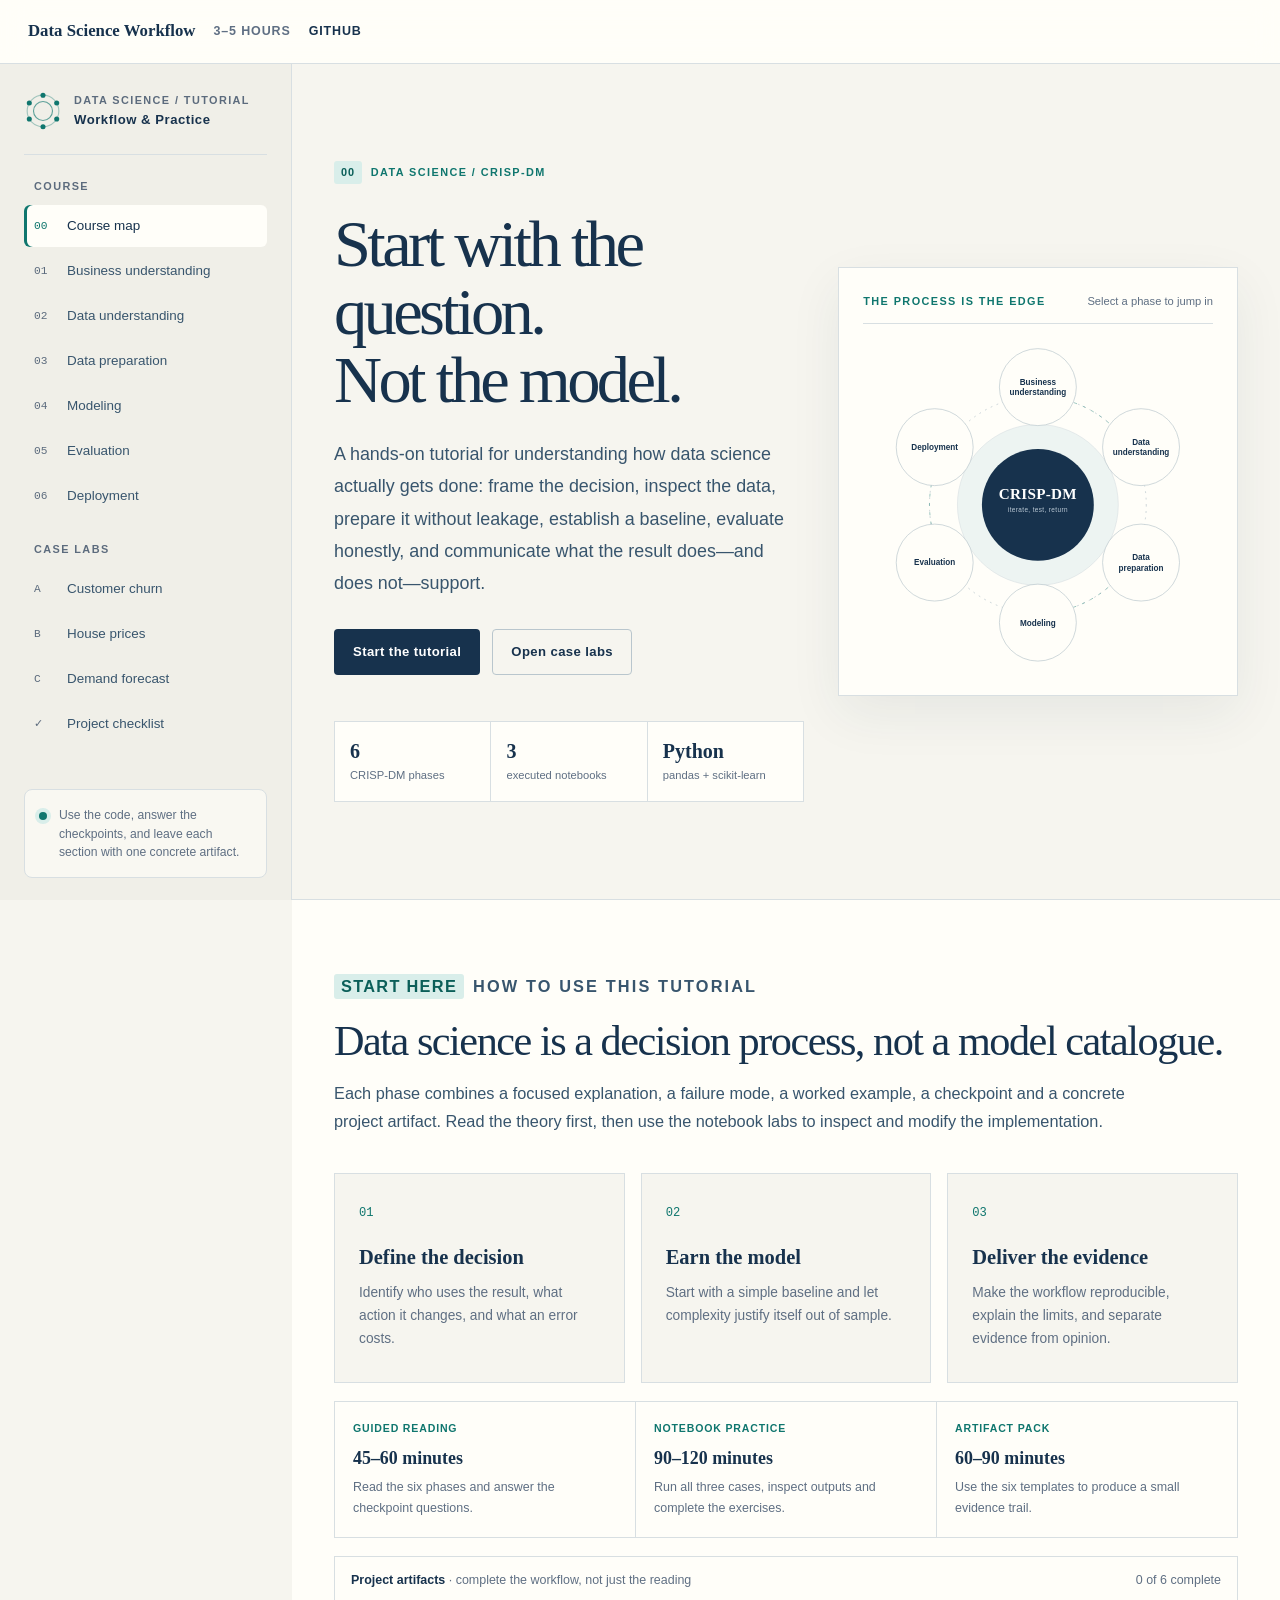
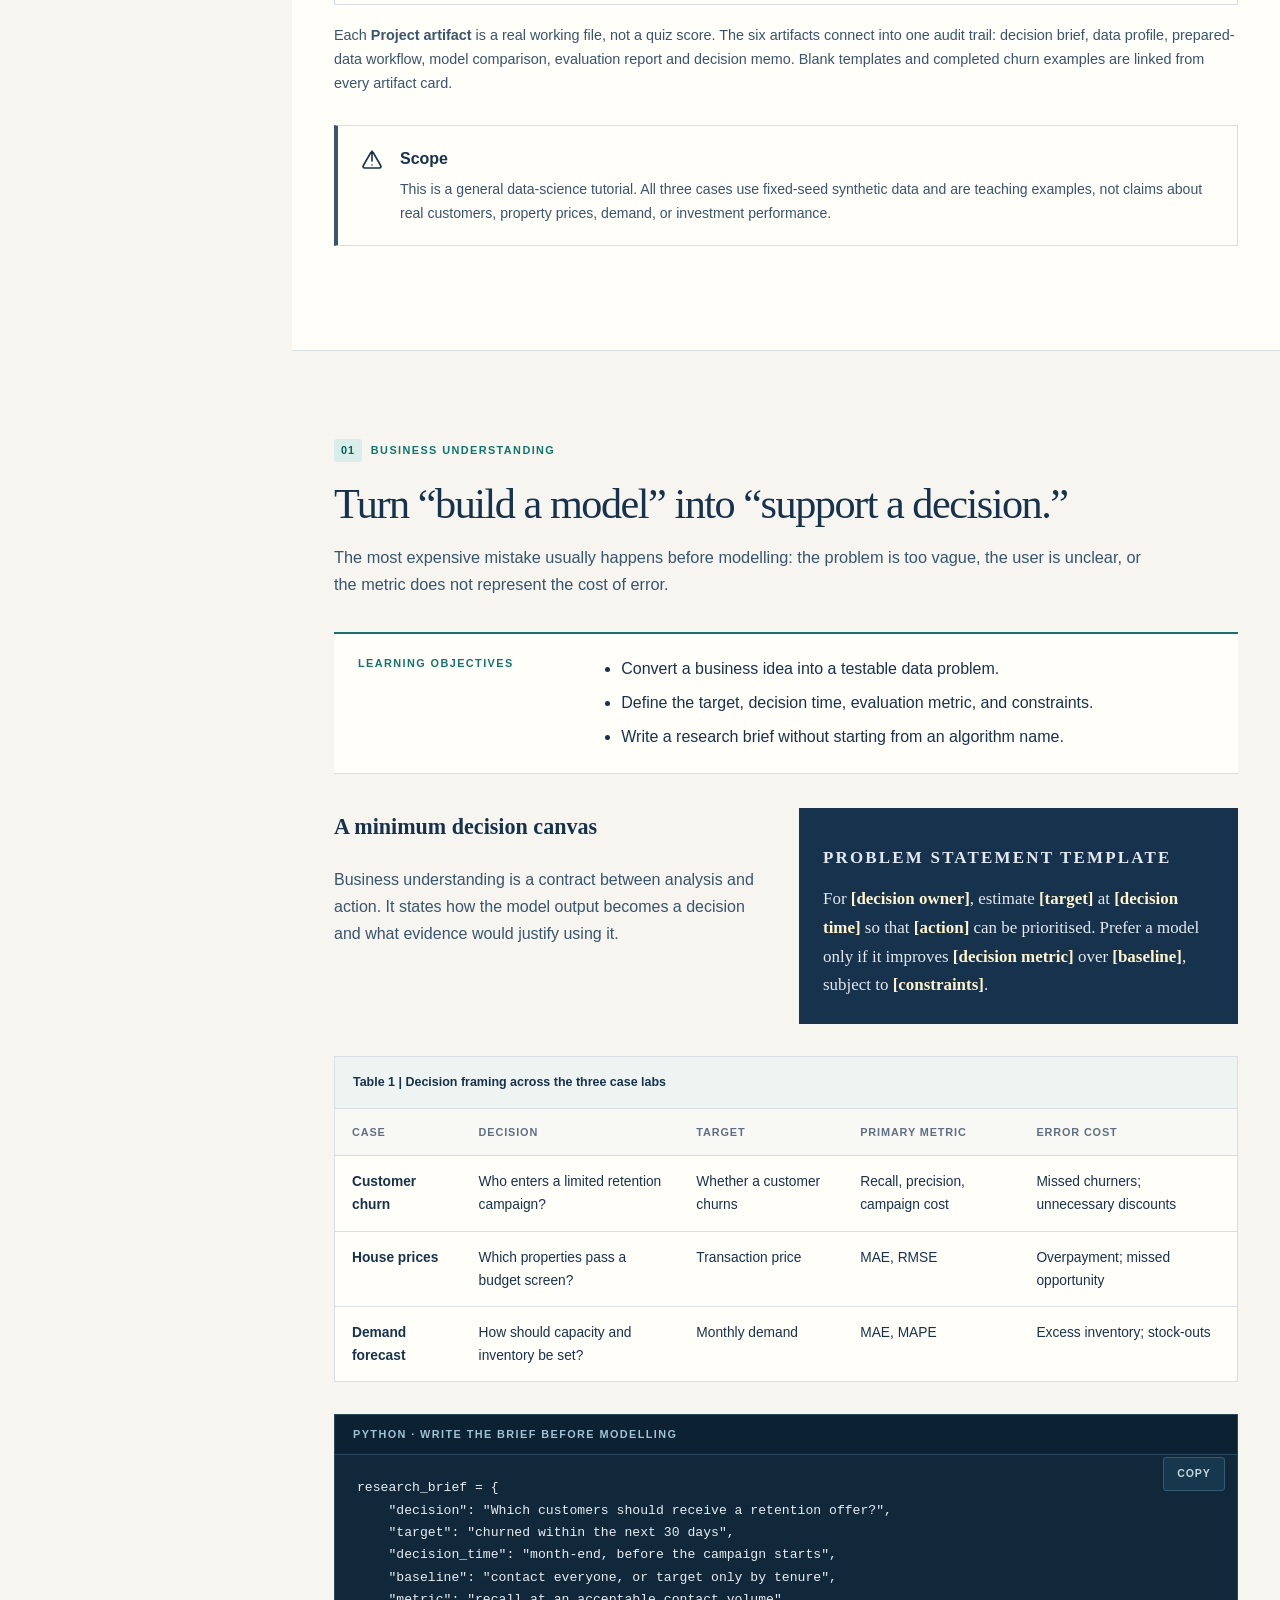
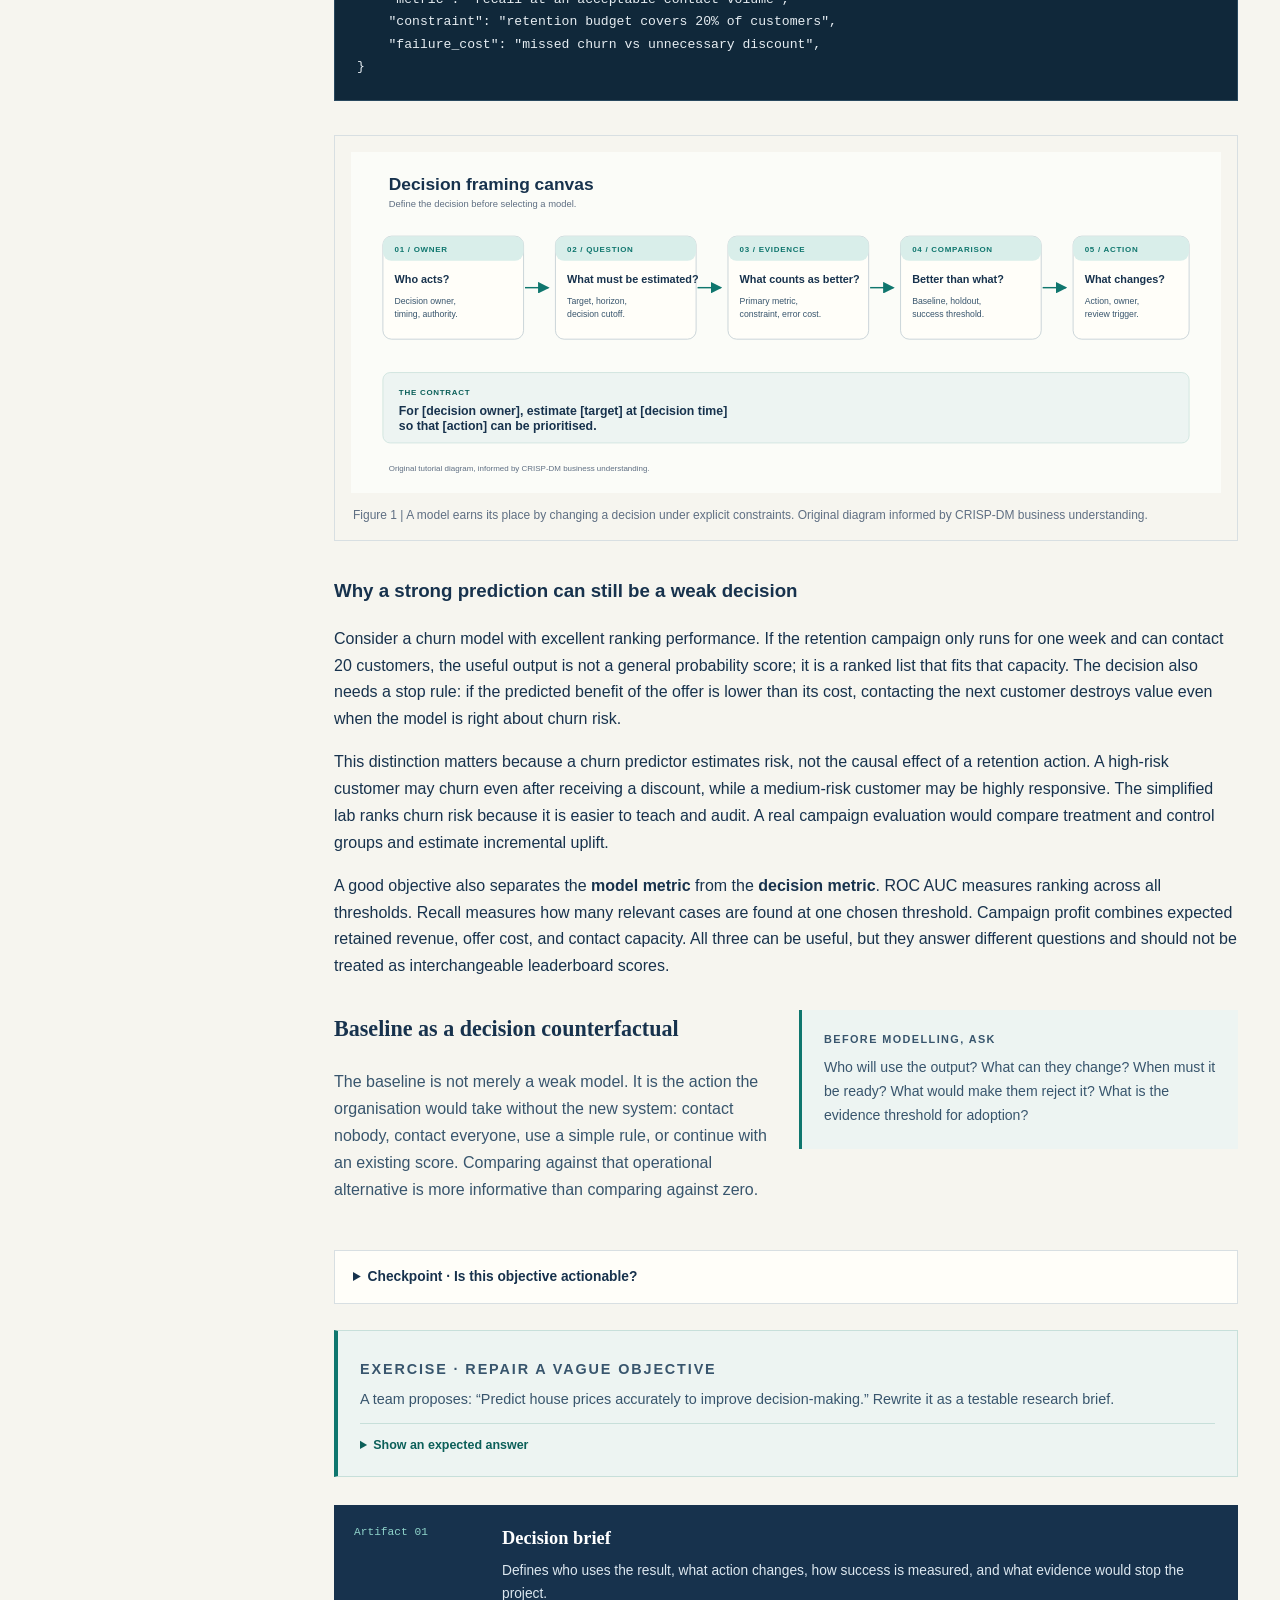
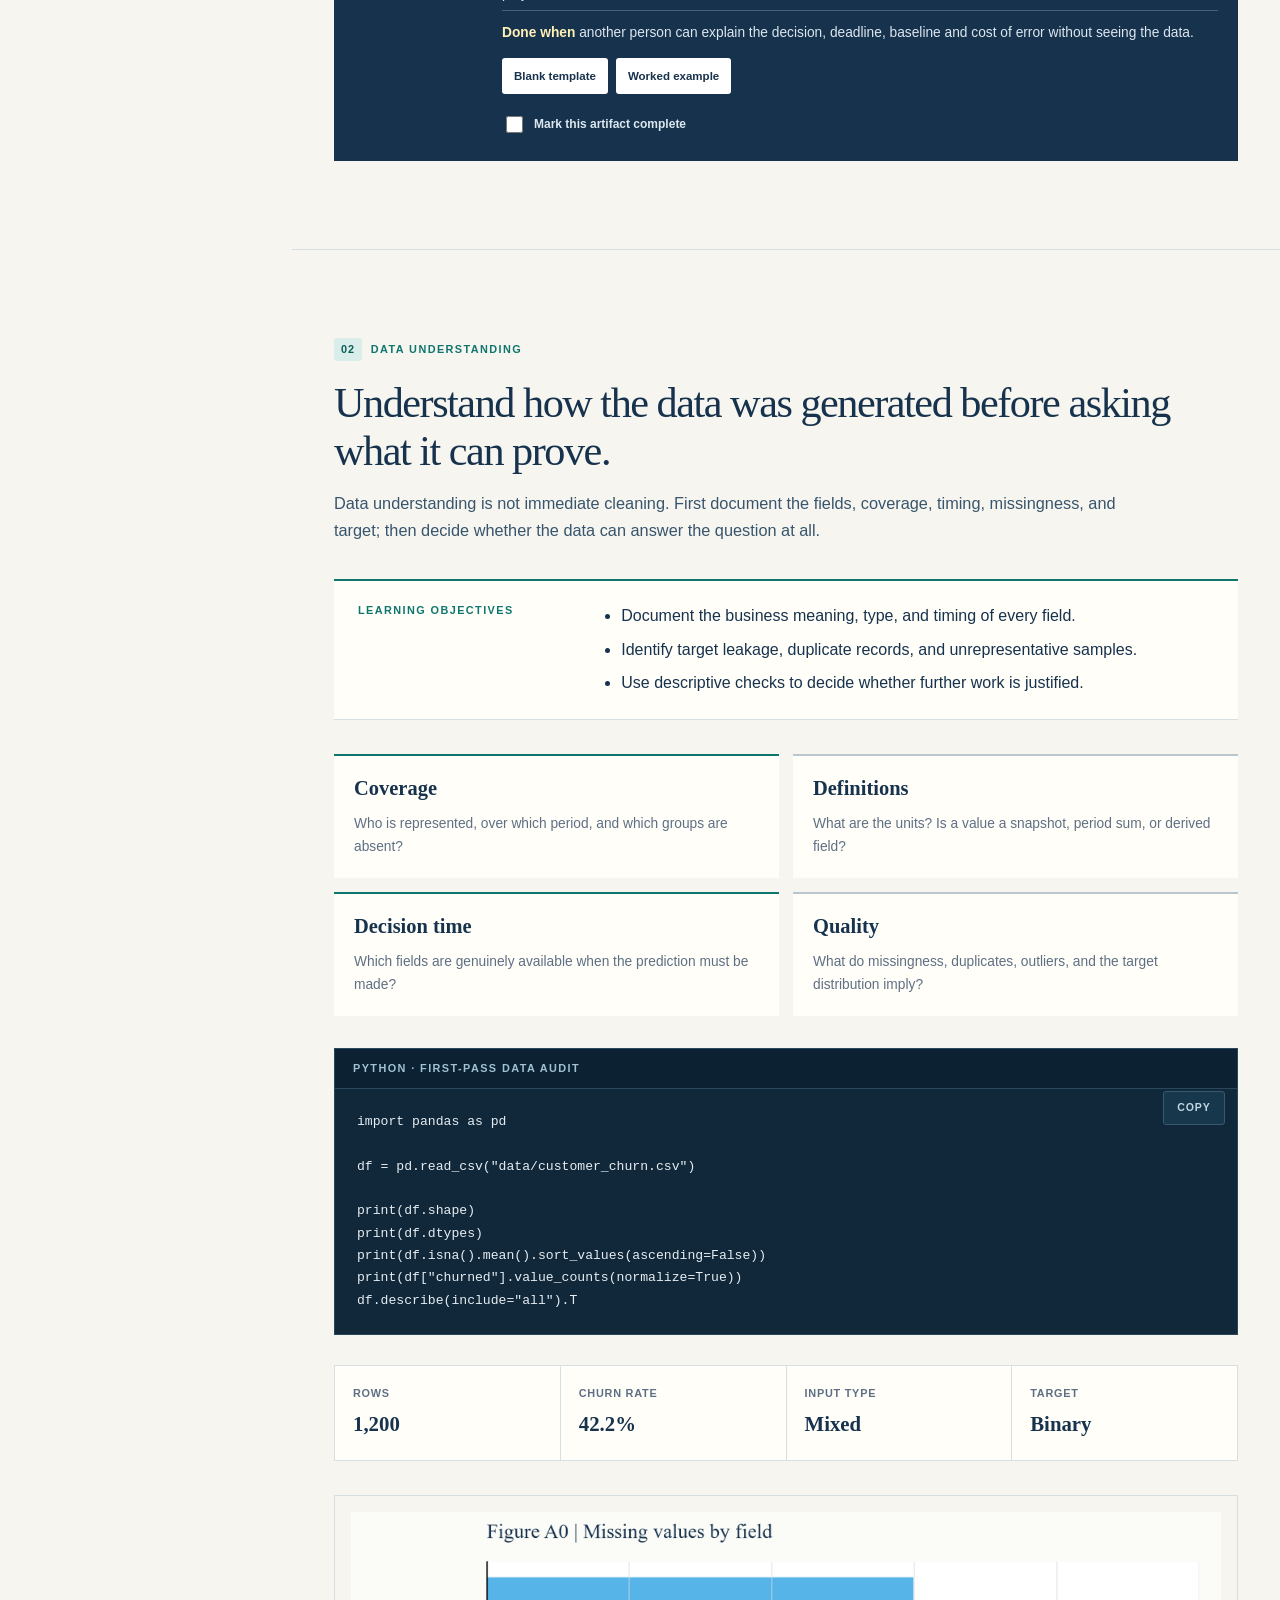
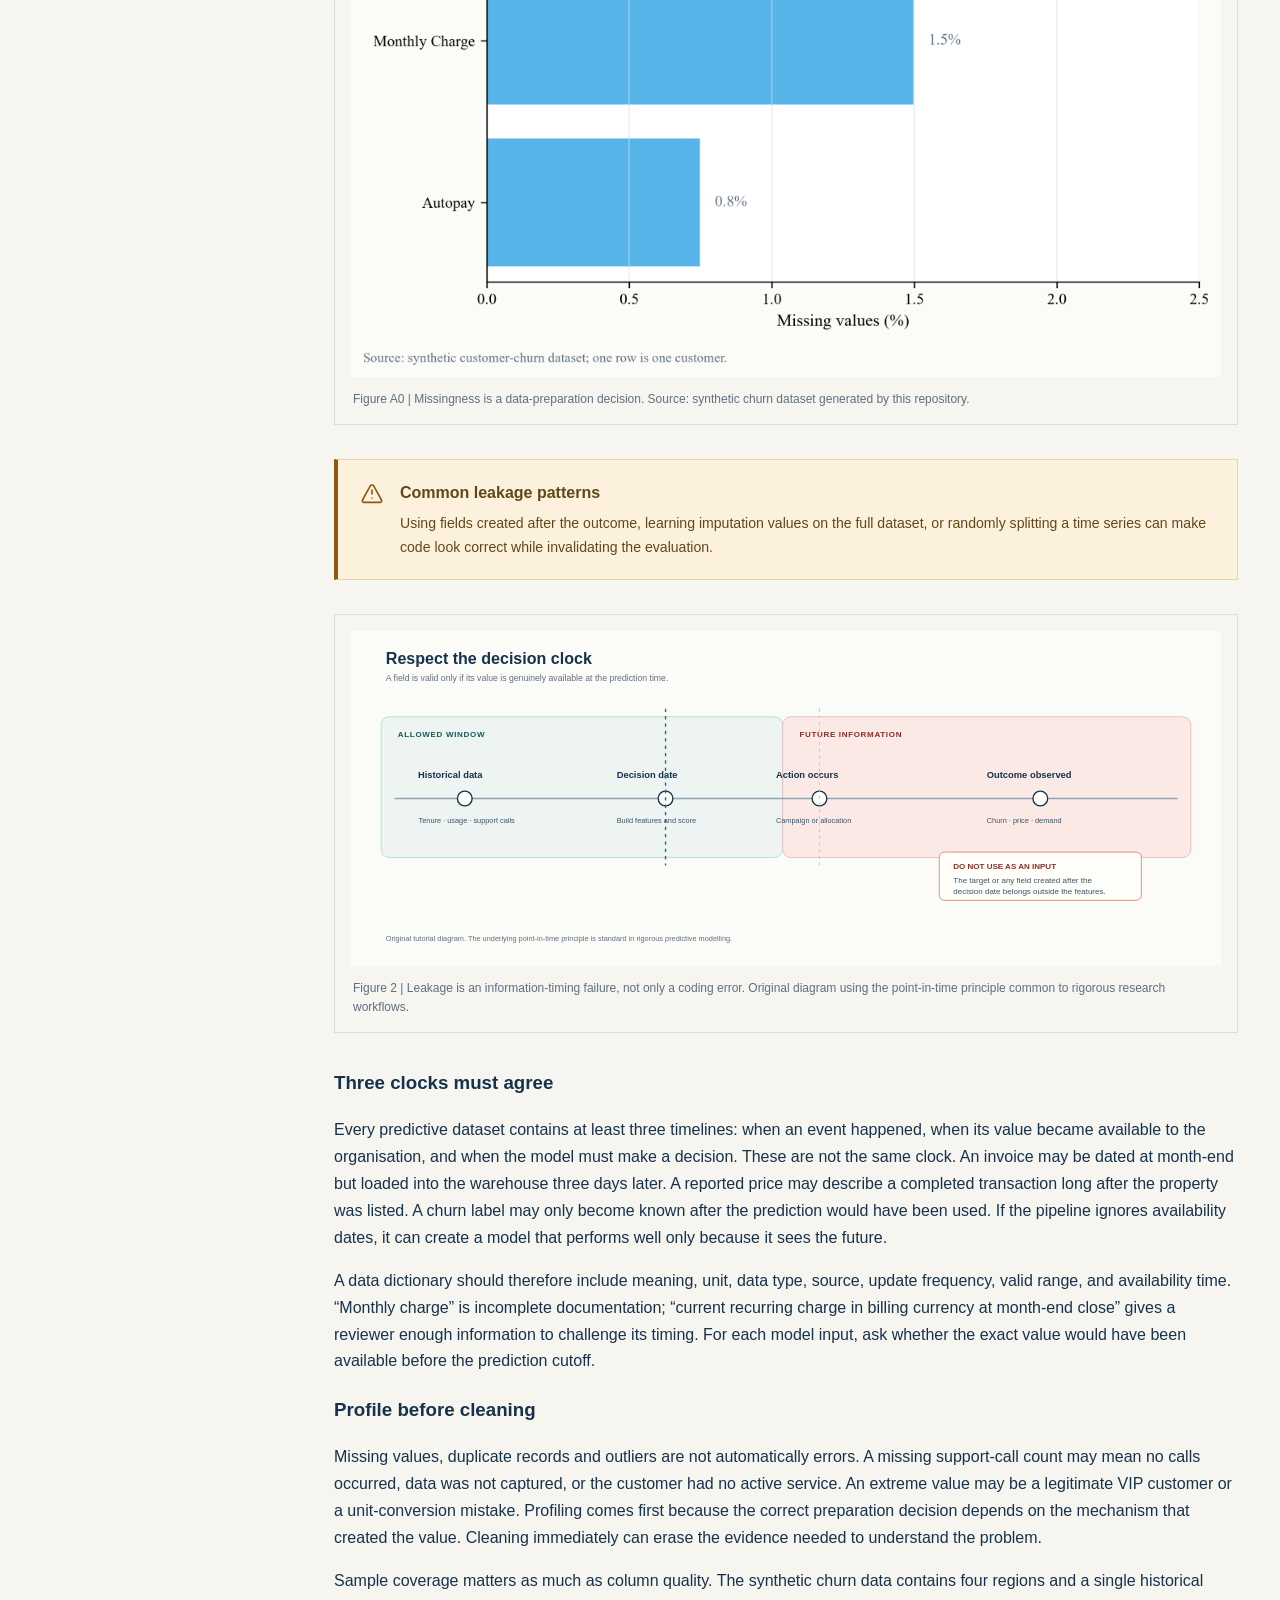
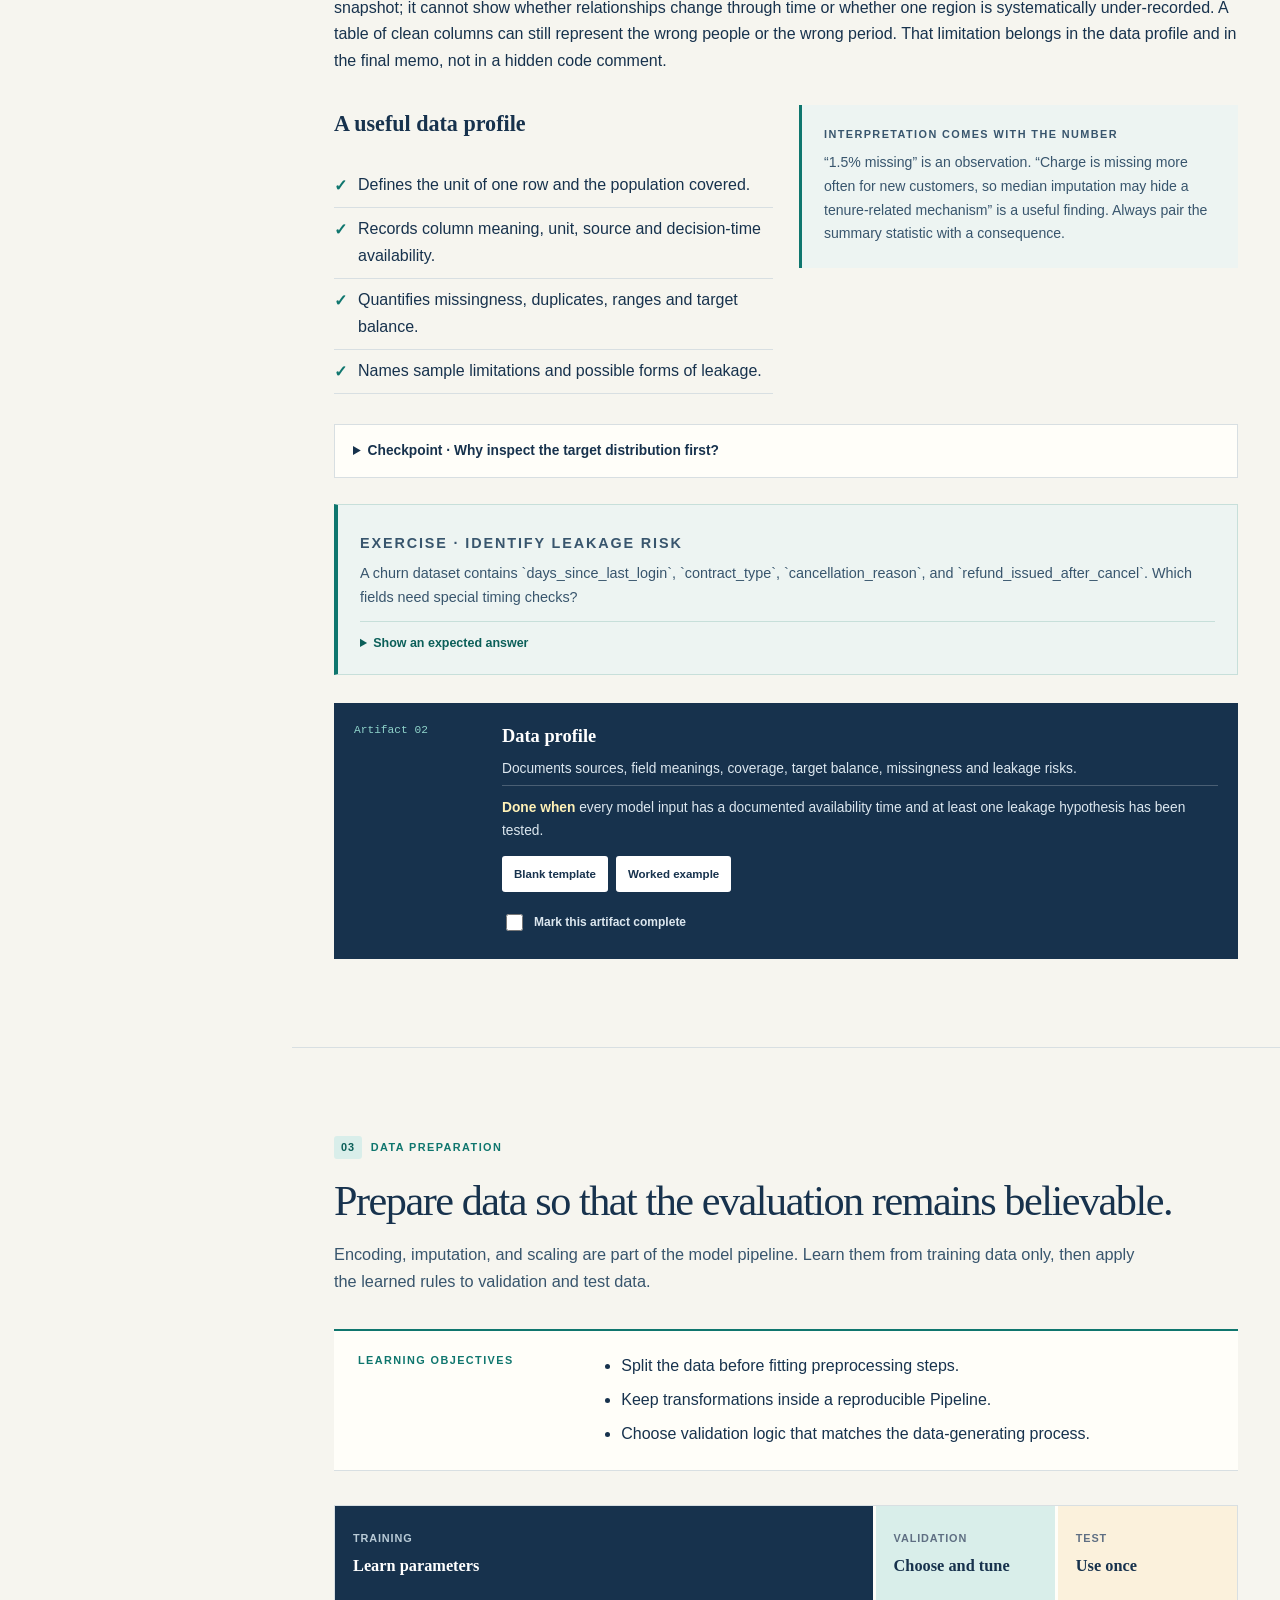
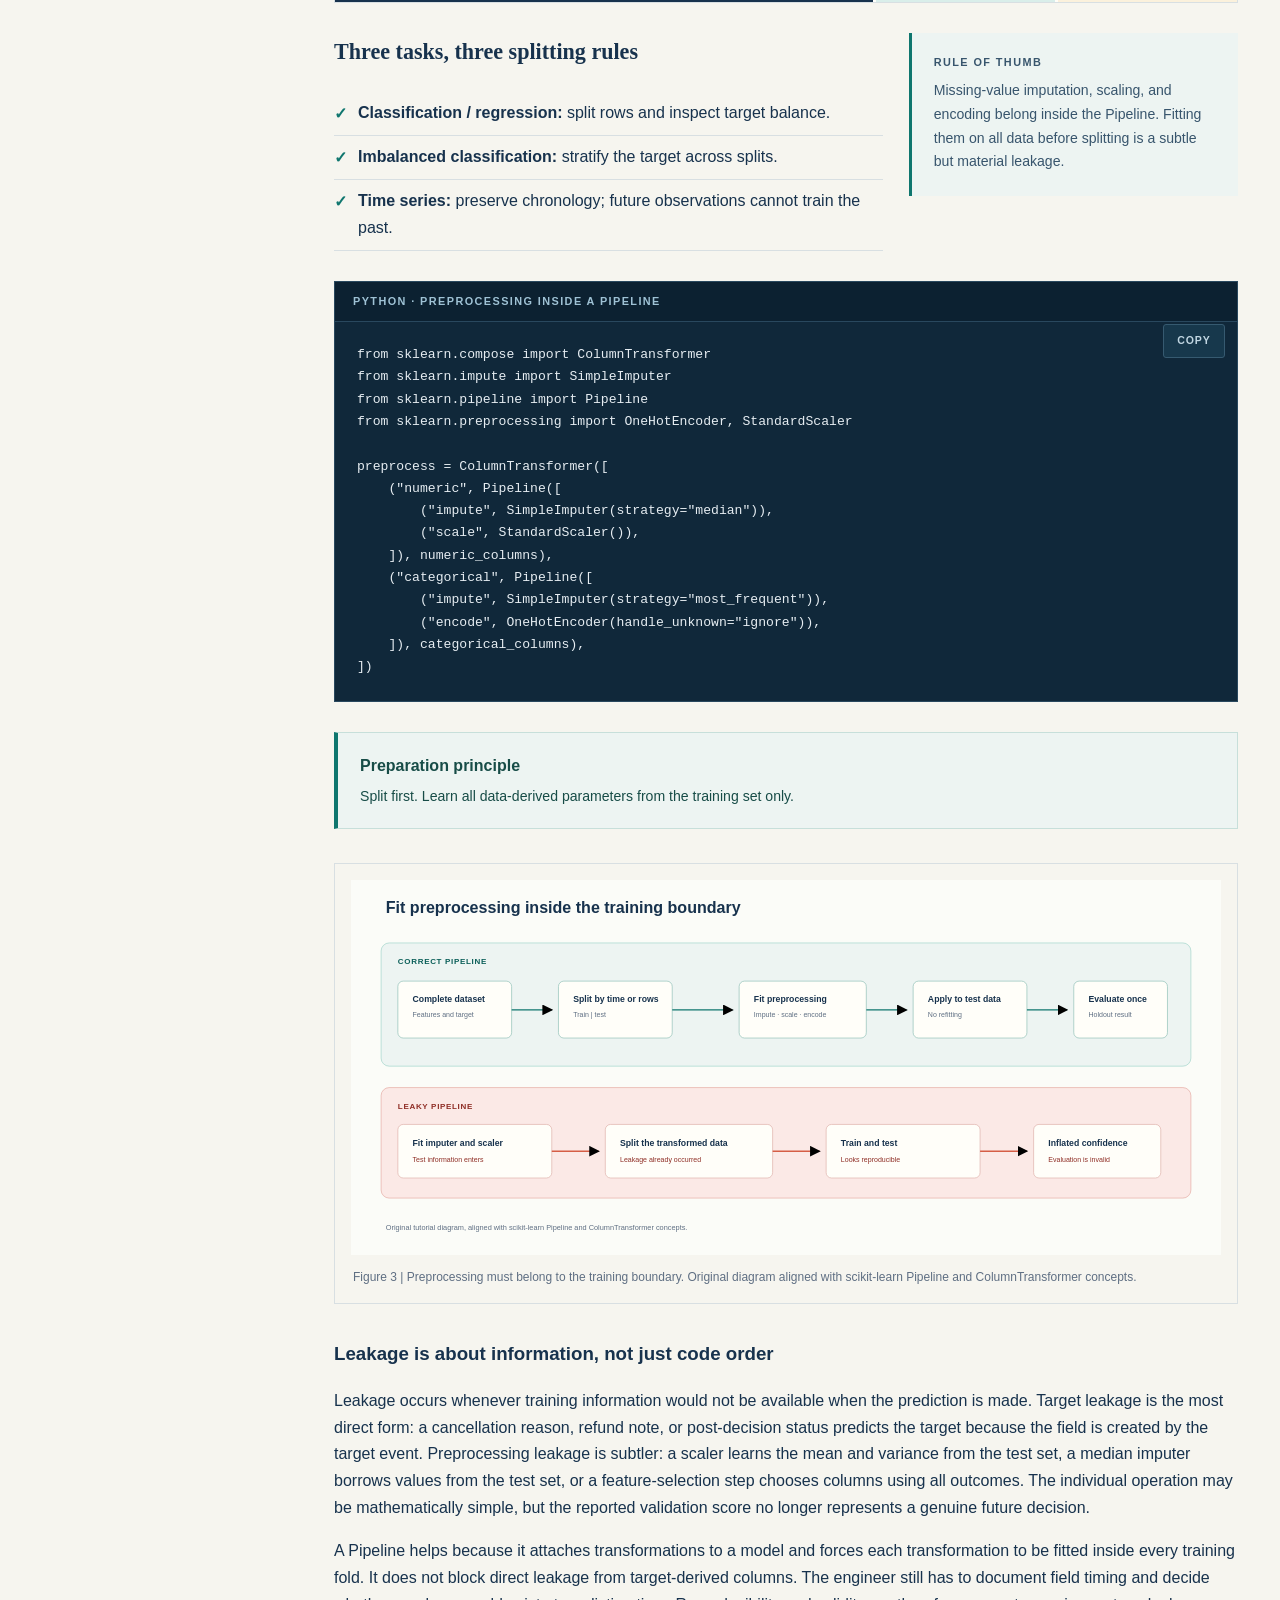
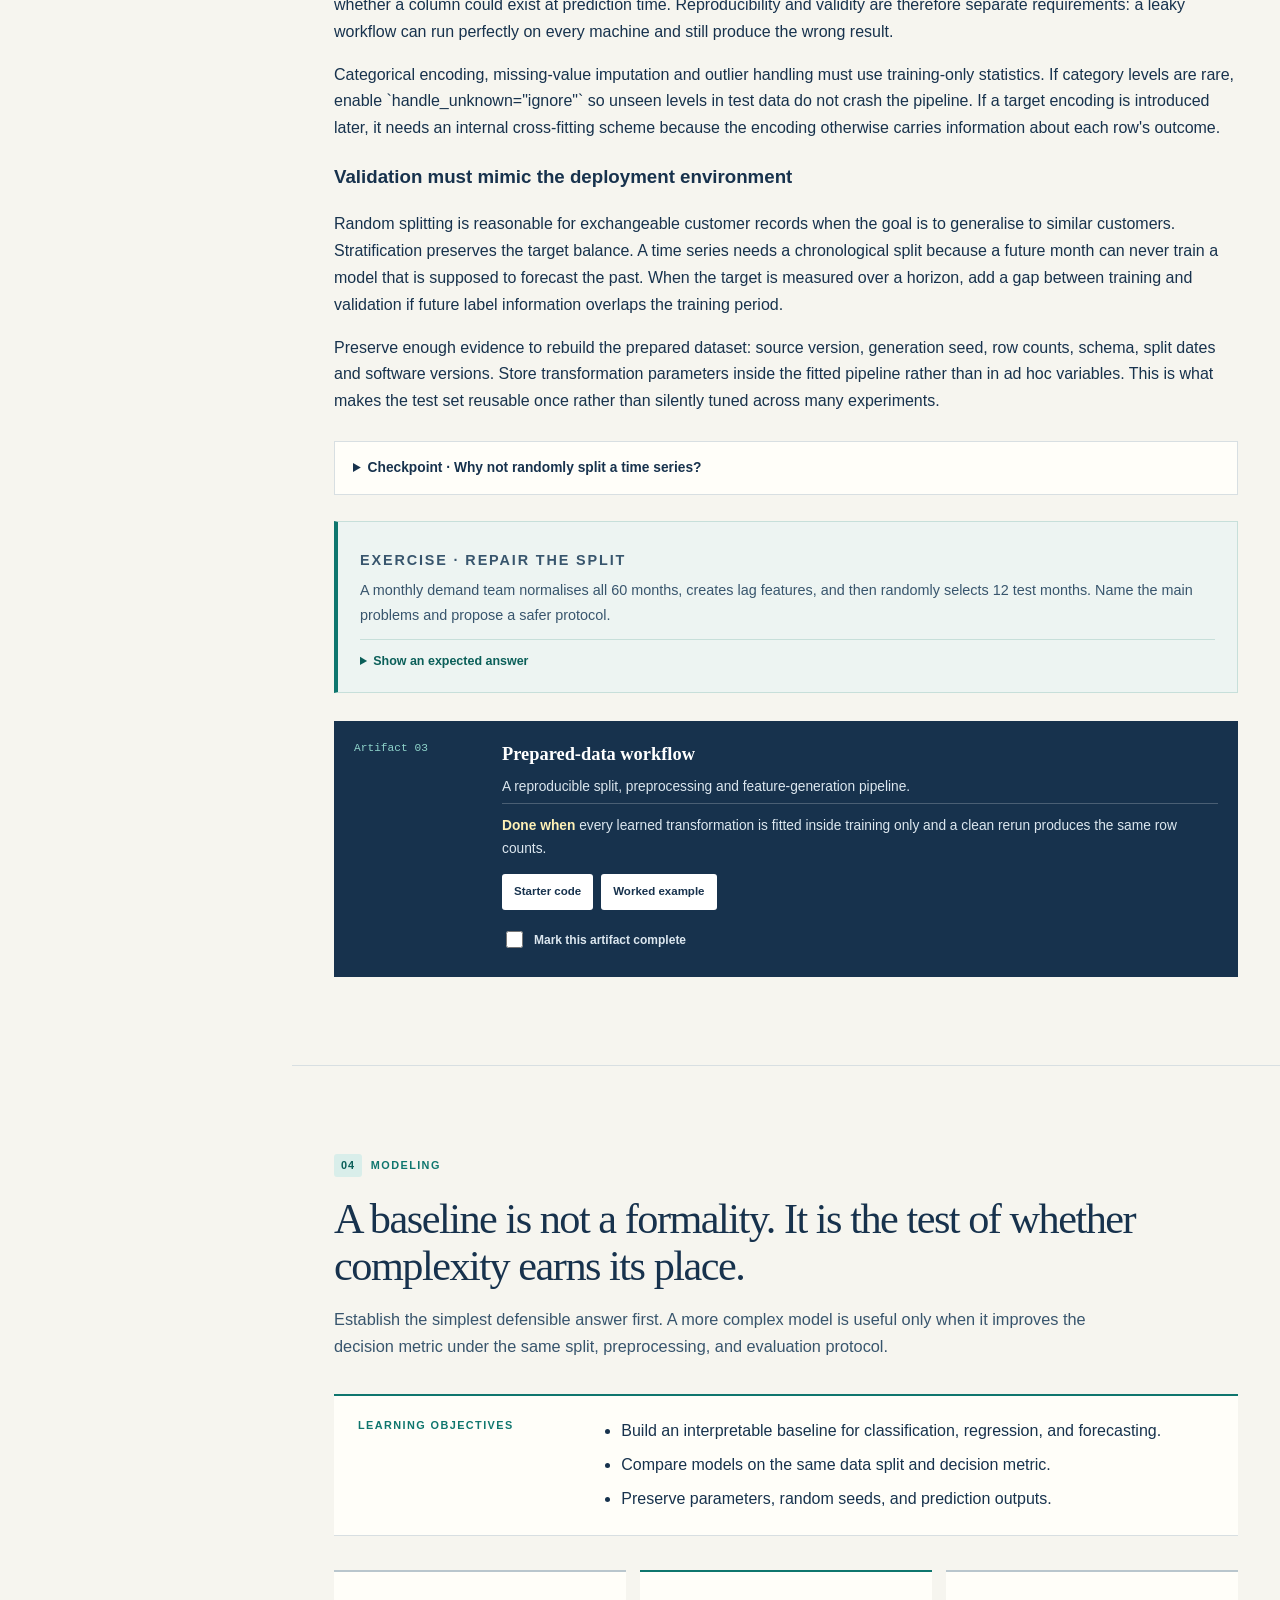
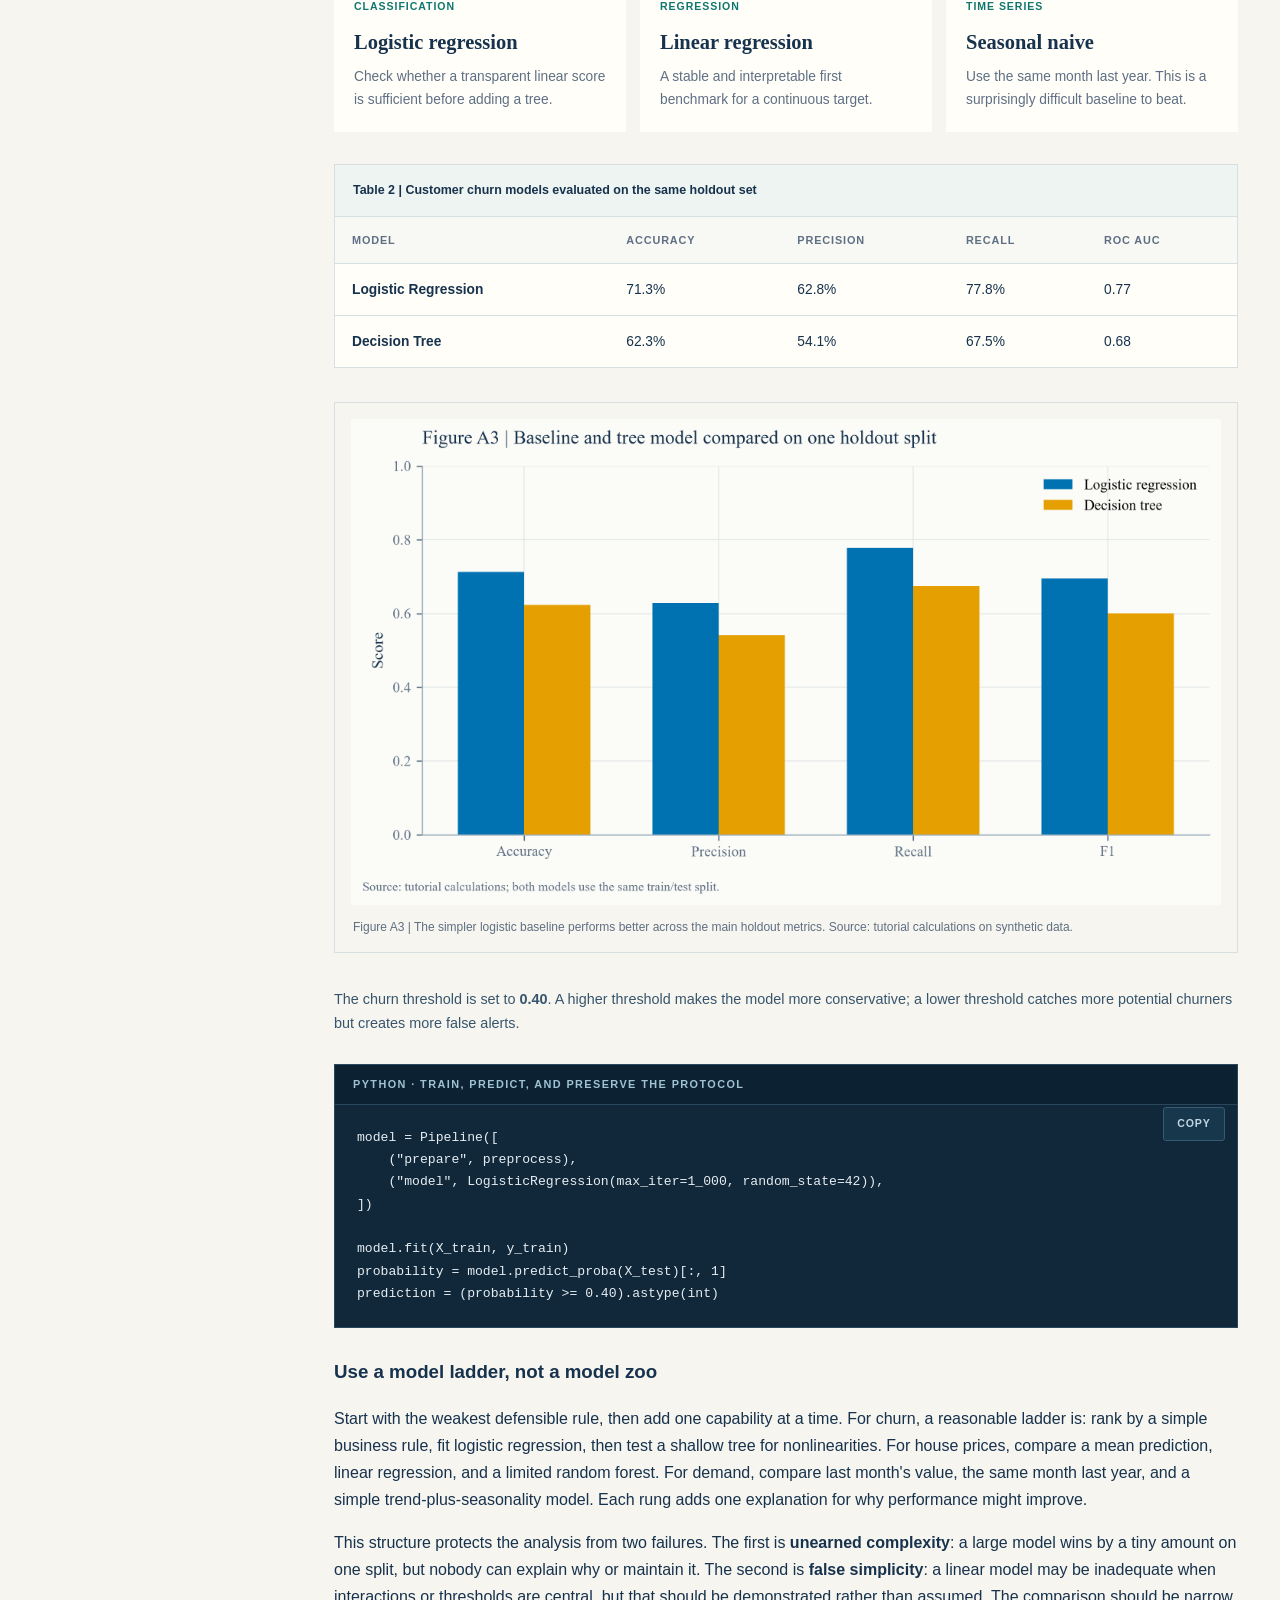
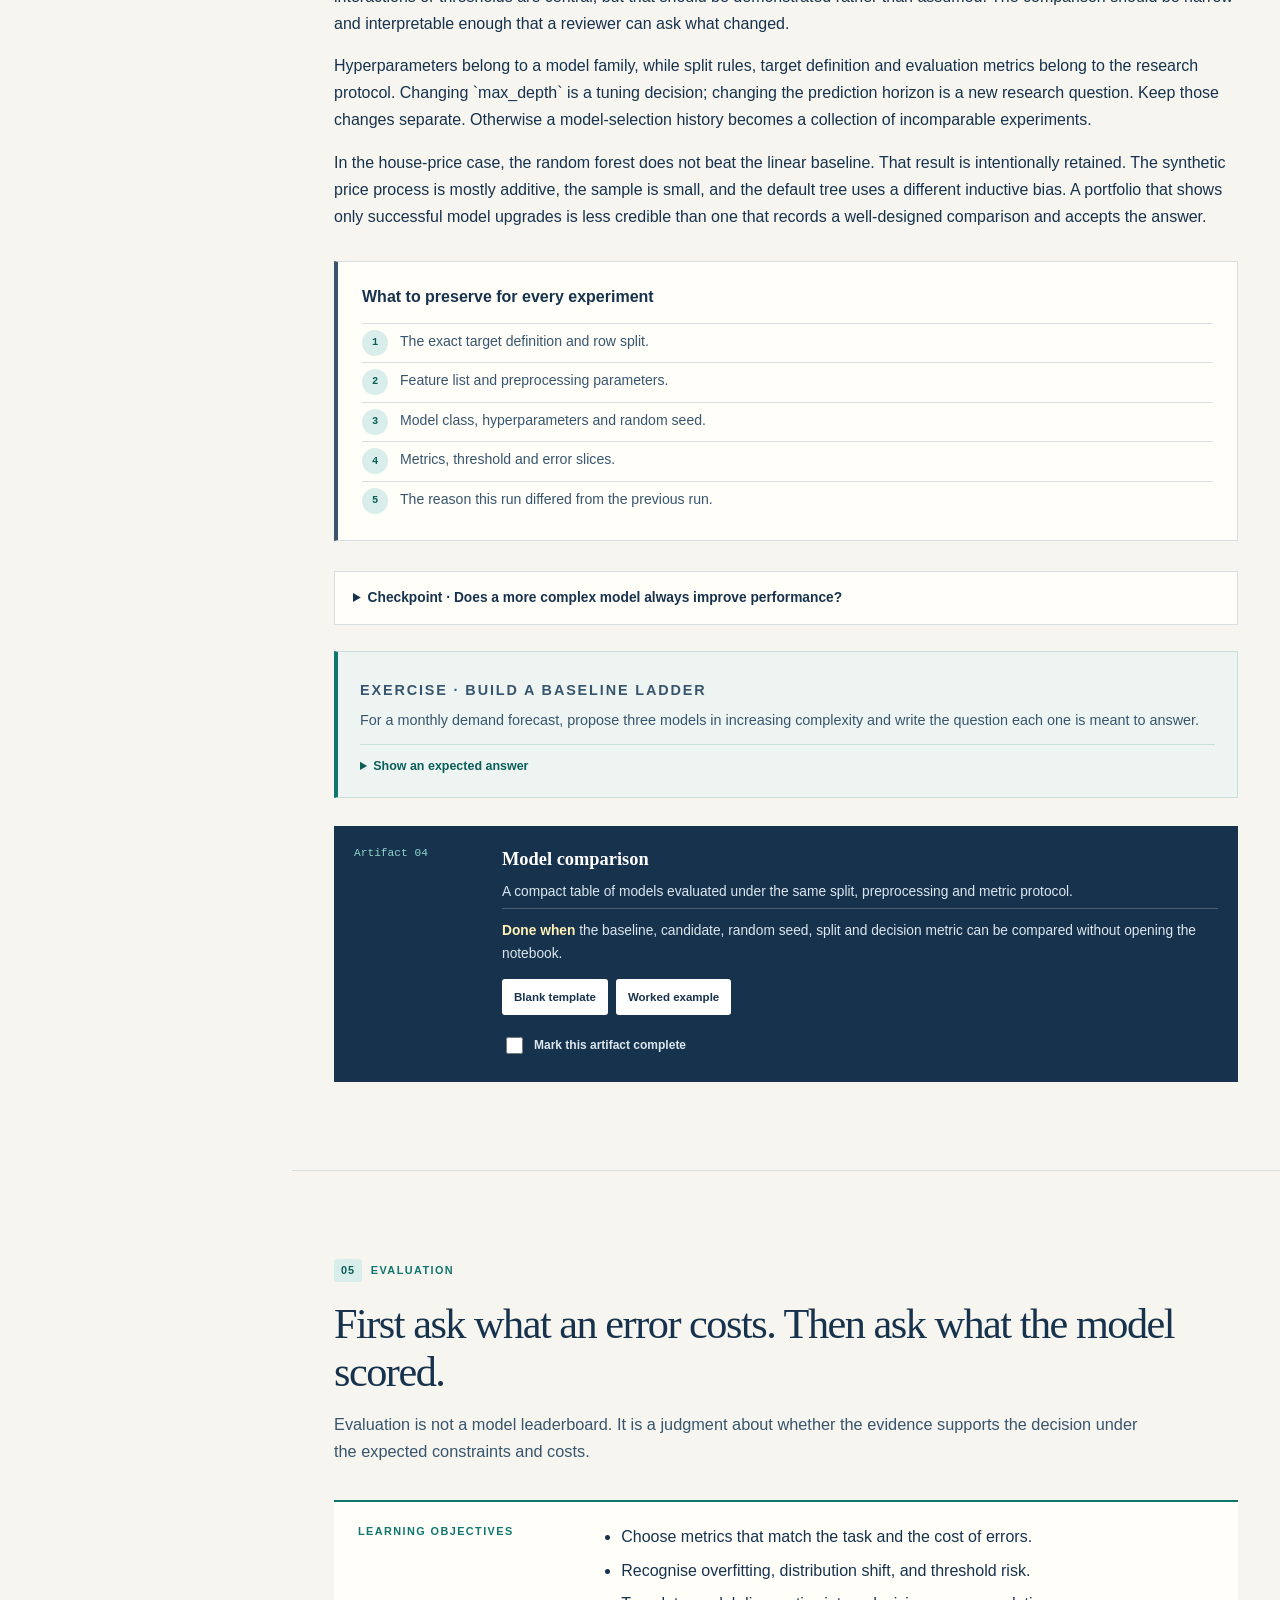
==== commit 956f8c38: "Fix iconless callout layout" ====
--- a/index.html
+++ b/index.html
@@ -23,7 +23,7 @@
   <meta name="twitter:description" content="A reproducible, hands-on guide from business question to evaluated data-science decision.">
   <meta name="twitter:image" content="https://aayloo.github.io/data-science-crisp-dm-tutorial/assets/img/tutorial-share.png">
   <link rel="icon" href="assets/favicon.svg" type="image/svg+xml">
-  <link rel="stylesheet" href="assets/css/style.css?v=20261028-5">
+  <link rel="stylesheet" href="assets/css/style.css?v=20261028-6">
 </head>
 <body>
   <a class="skip-link" href="#course">Skip to course content</a>
@@ -954,7 +954,7 @@
           than one that records a well-designed comparison and accepts the answer.
         </p>
 
-        <aside class="callout callout-note">
+        <aside class="callout callout-note callout-no-icon">
           <div>
             <strong>What to preserve for every experiment</strong>
             <ol>
@@ -1415,7 +1415,7 @@
           </a>
         </div>
 
-        <aside class="callout callout-note">
+        <aside class="callout callout-note callout-no-icon">
           <div>
             <strong>Optional extension: move from synthetic to public data</strong>
             <p>
@@ -1510,7 +1510,7 @@
     </main>
   </div>
 
-  <script src="assets/data/results.js?v=20261028-5"></script>
-  <script src="assets/js/site.js?v=20261028-5"></script>
+  <script src="assets/data/results.js?v=20261028-6"></script>
+  <script src="assets/js/site.js?v=20261028-6"></script>
 </body>
 </html>
--- a/assets/css/style.css
+++ b/assets/css/style.css
@@ -920,6 +920,41 @@
 
 .callout-no-icon {
   grid-template-columns: 1fr;
+  padding: 22px 24px;
+}
+
+.callout-no-icon ol {
+  display: grid;
+  gap: 3px;
+  padding-left: 0;
+  margin-top: 12px;
+  list-style: none;
+  counter-reset: callout-step;
+}
+
+.callout-no-icon li {
+  position: relative;
+  min-height: 34px;
+  padding: 6px 0 6px 38px;
+  border-top: 1px solid var(--border);
+  counter-increment: callout-step;
+}
+
+.callout-no-icon li::before {
+  position: absolute;
+  top: 6px;
+  left: 0;
+  display: grid;
+  width: 26px;
+  height: 26px;
+  place-items: center;
+  color: var(--teal-dark);
+  background: var(--teal-pale);
+  border-radius: 50%;
+  content: counter(callout-step);
+  font-family: var(--mono);
+  font-size: 0.65rem;
+  font-weight: 800;
 }
 
 .callout-warning {
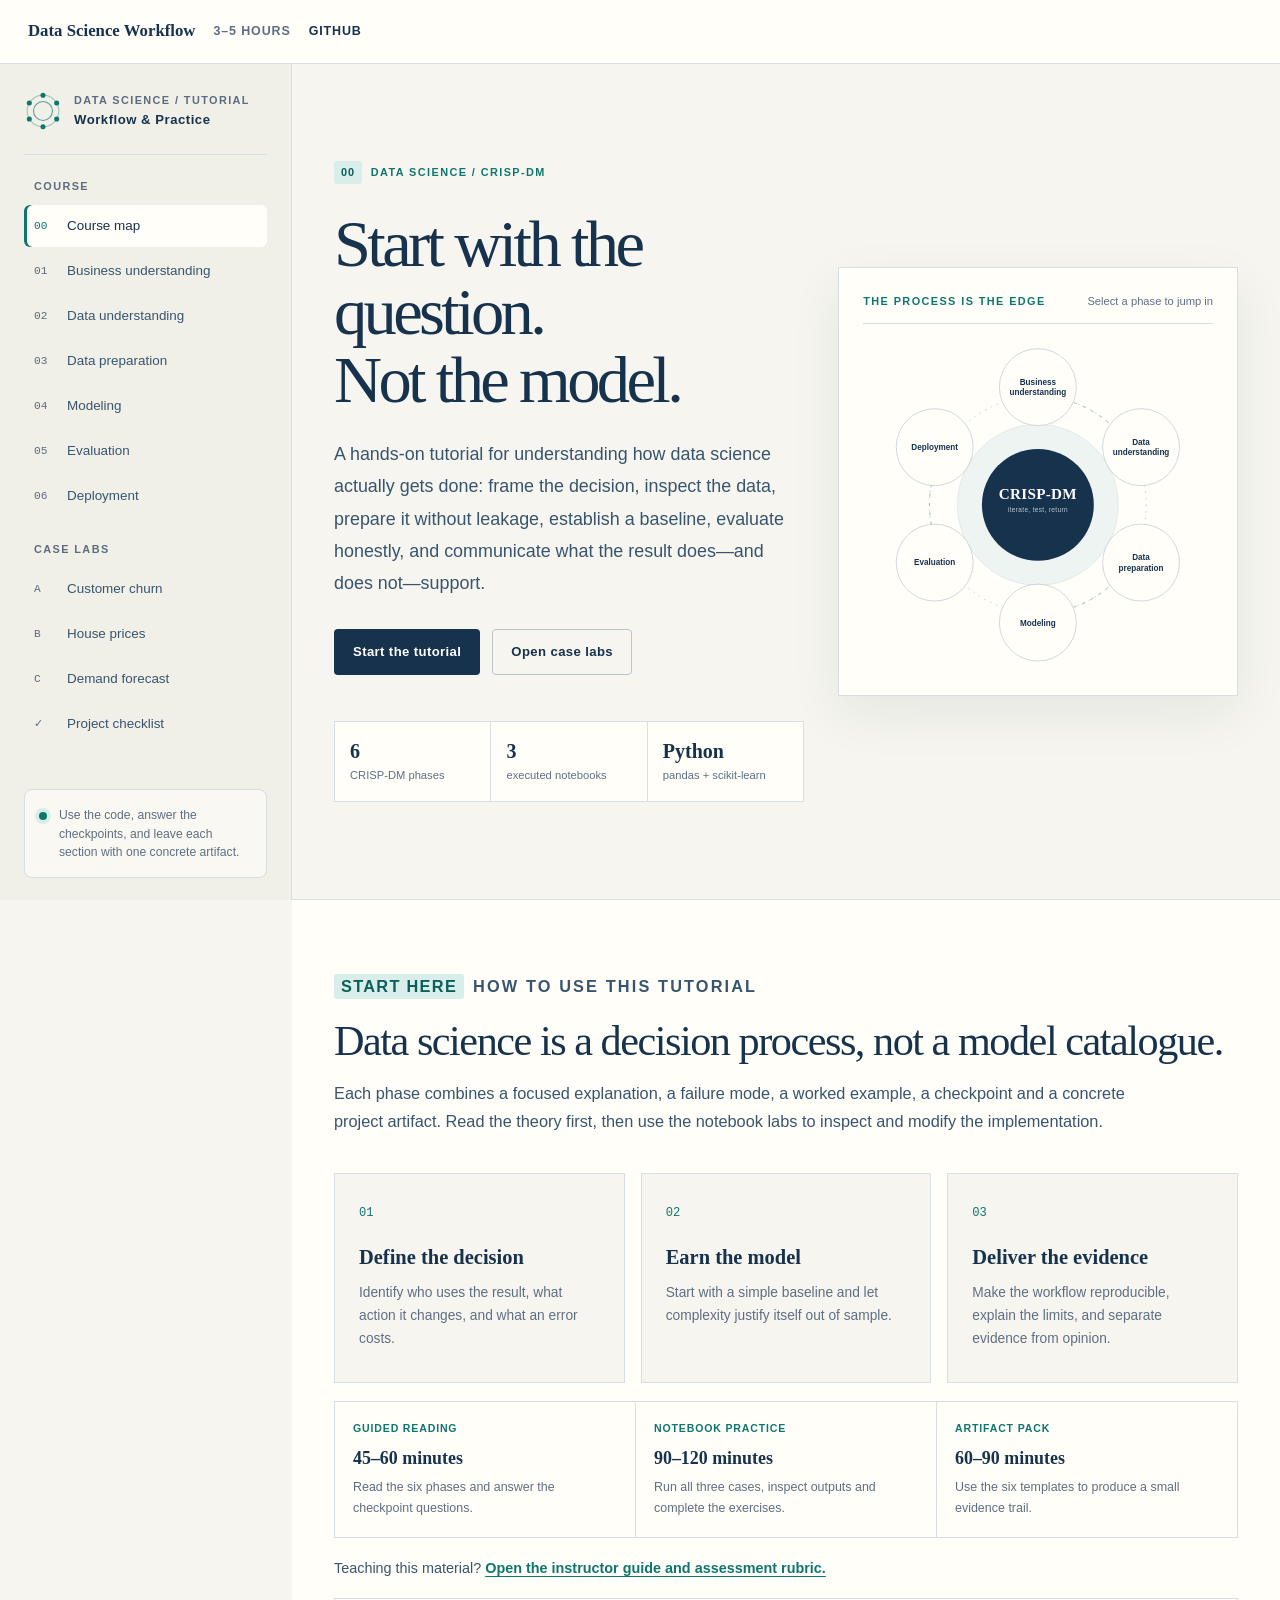
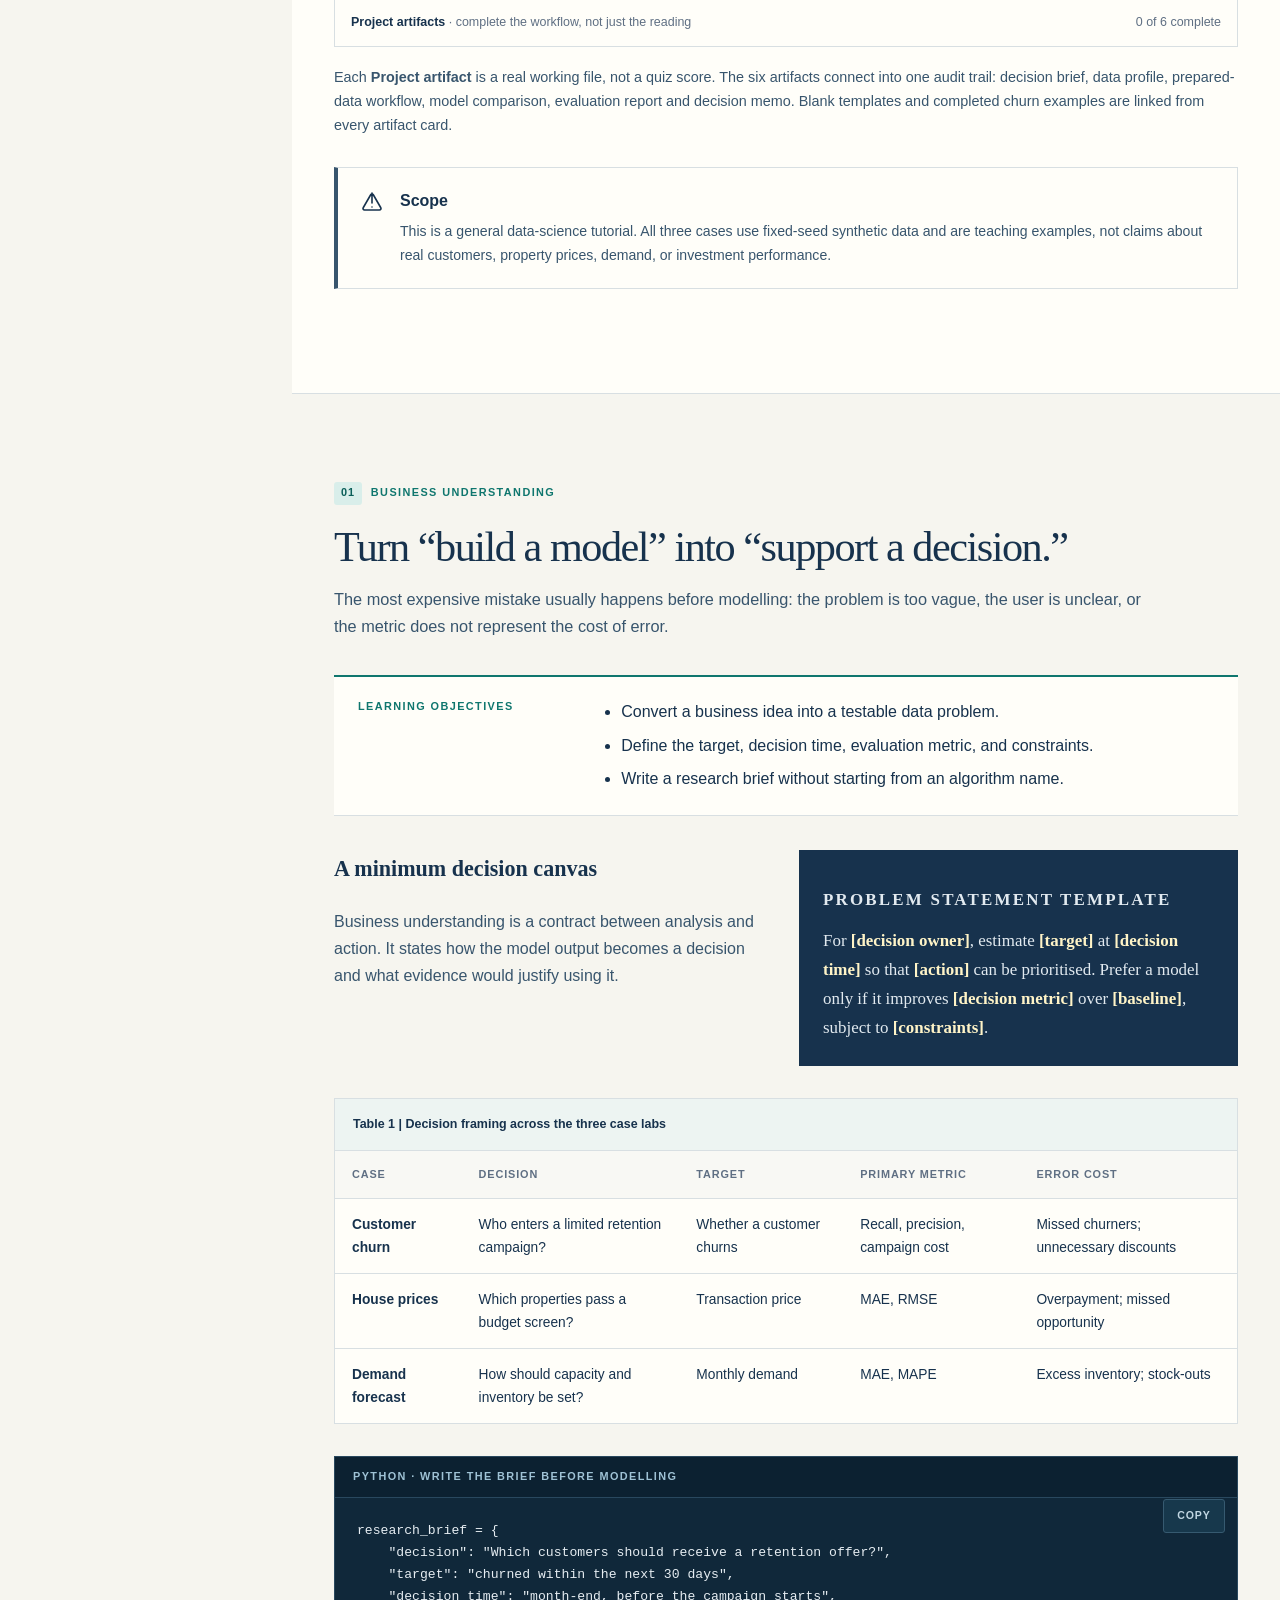
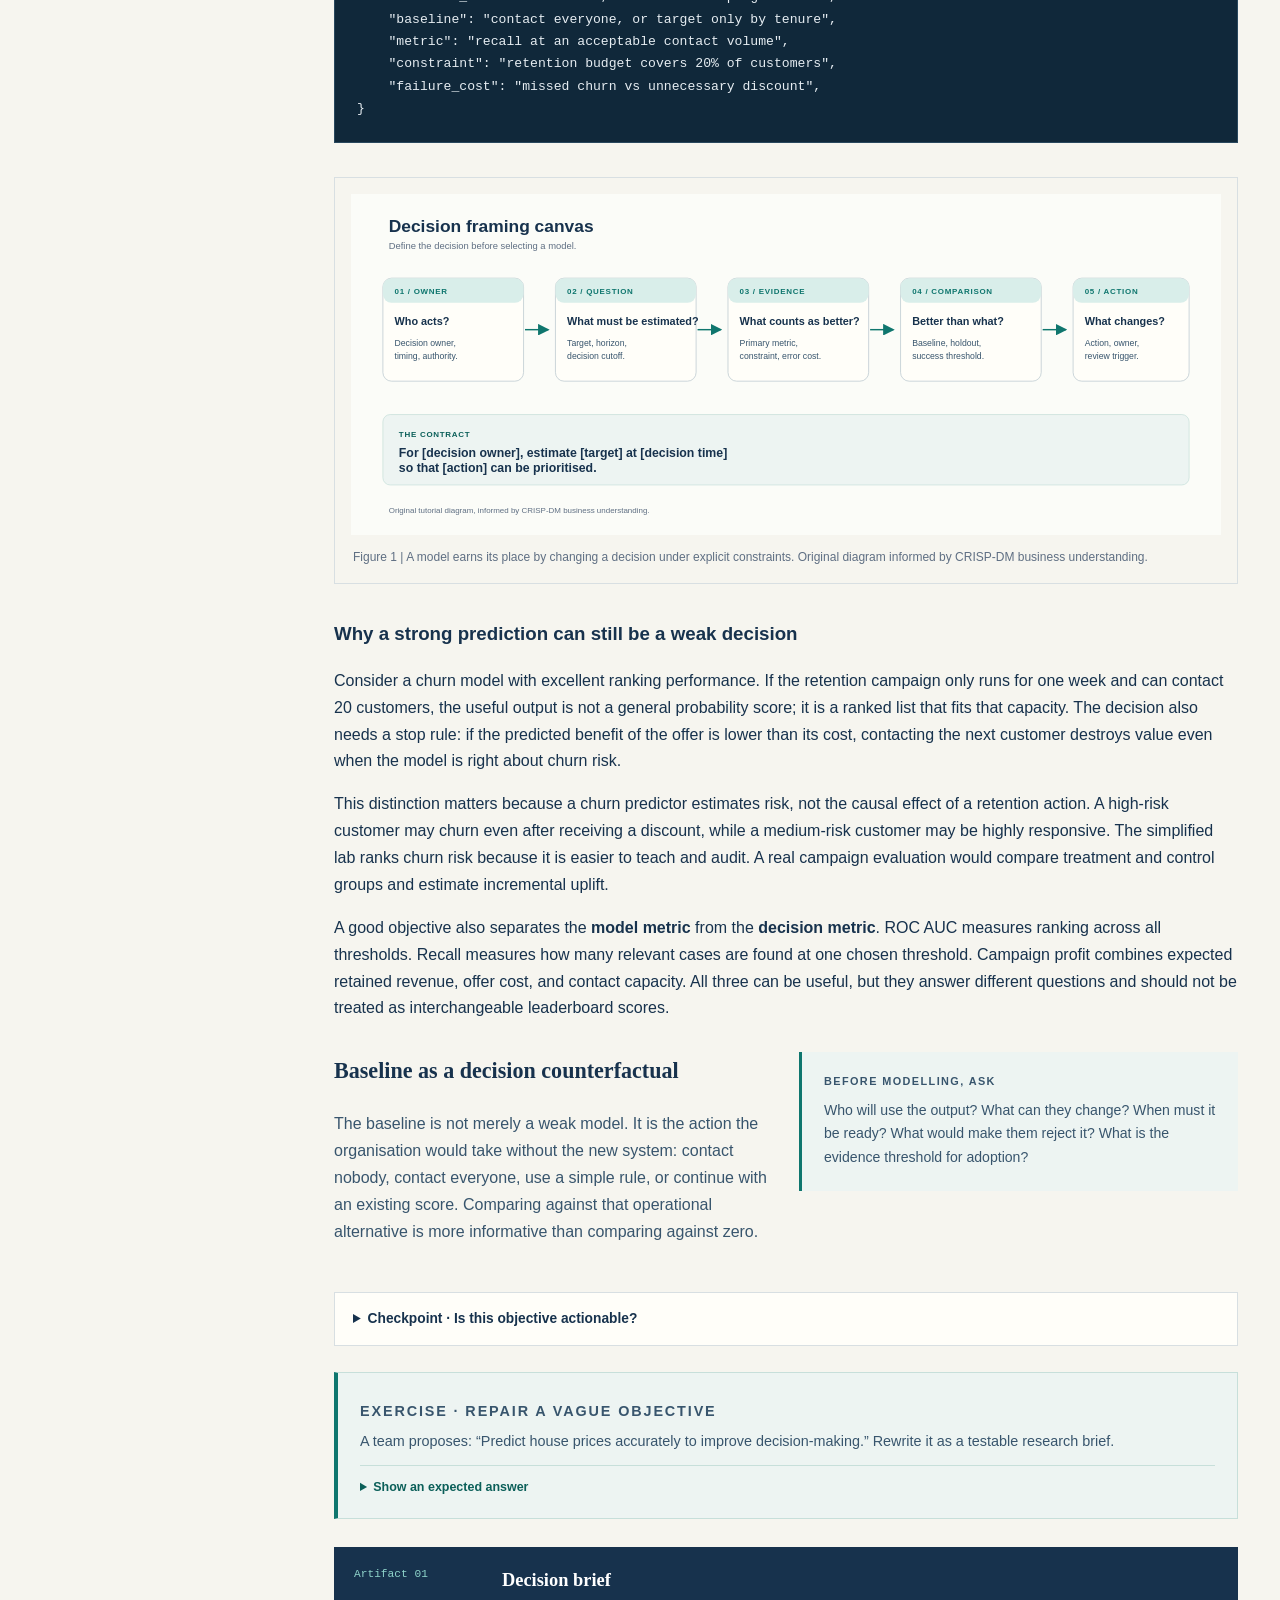
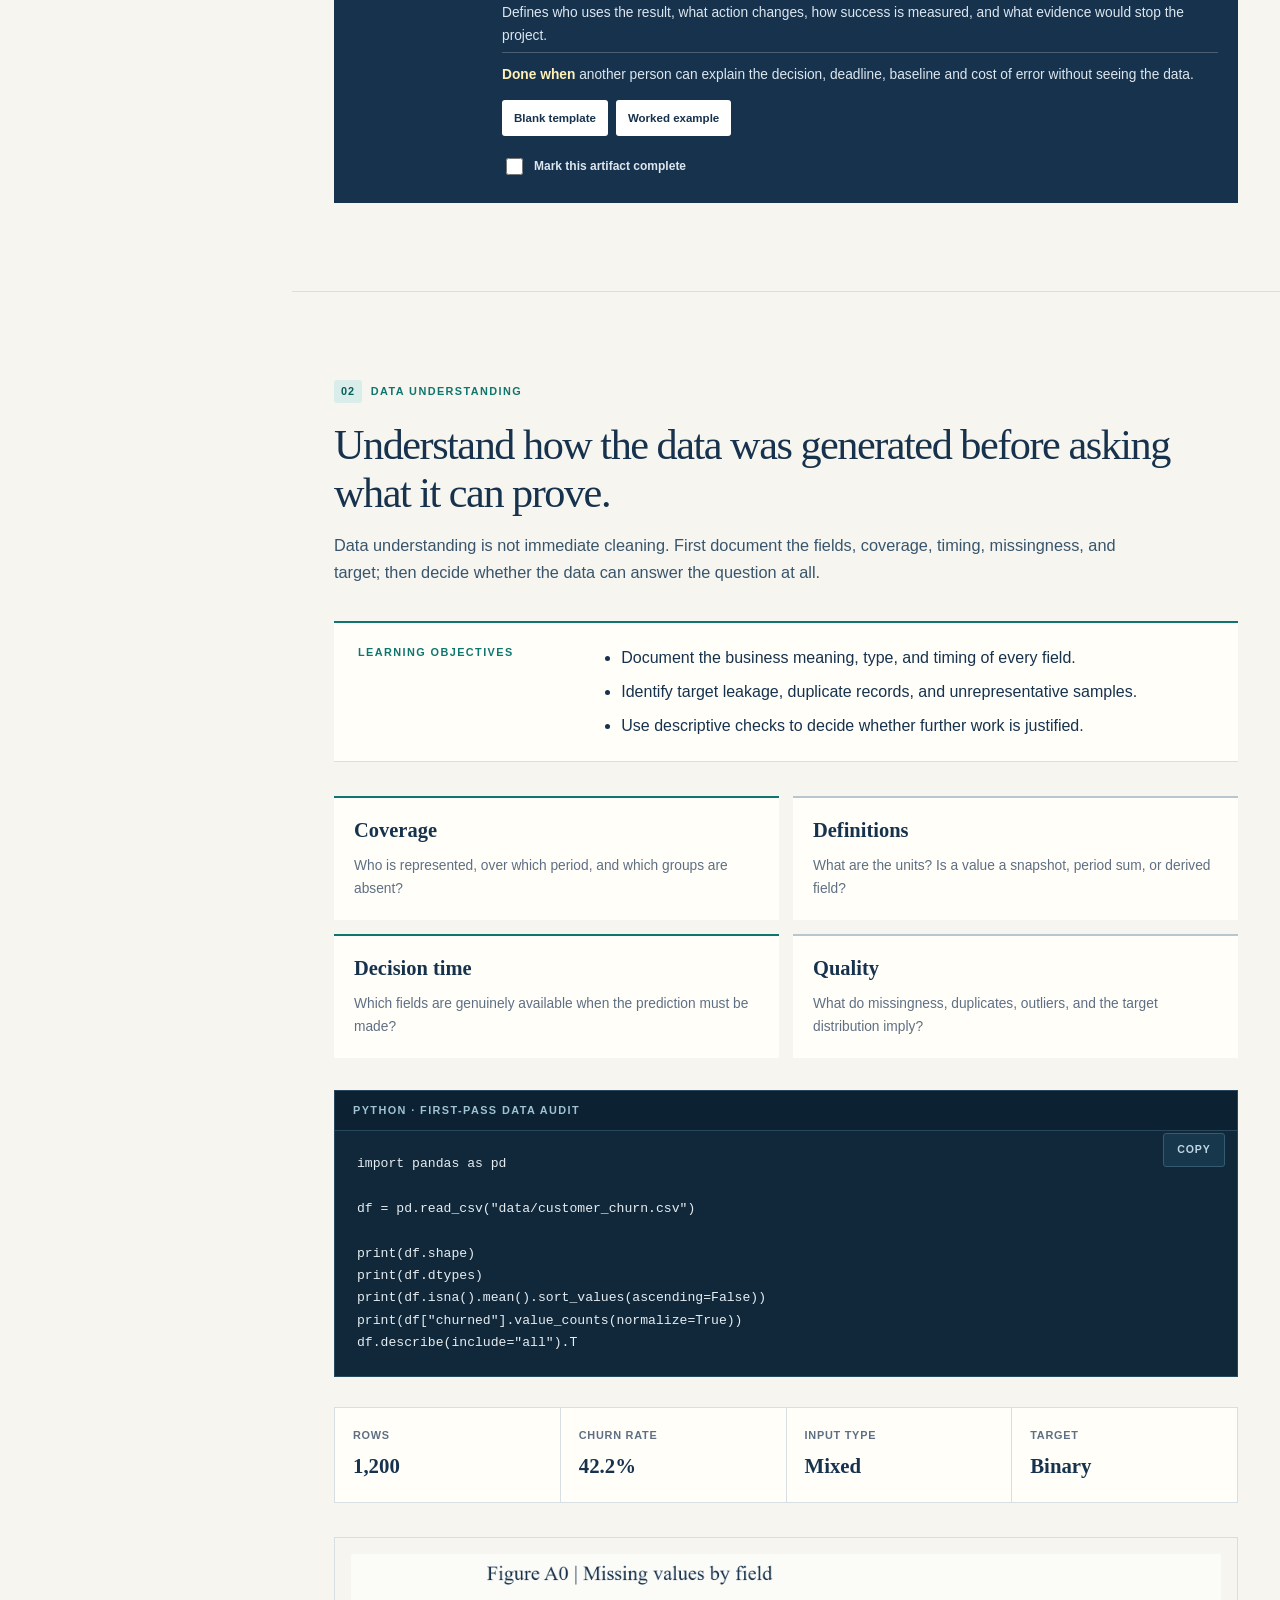
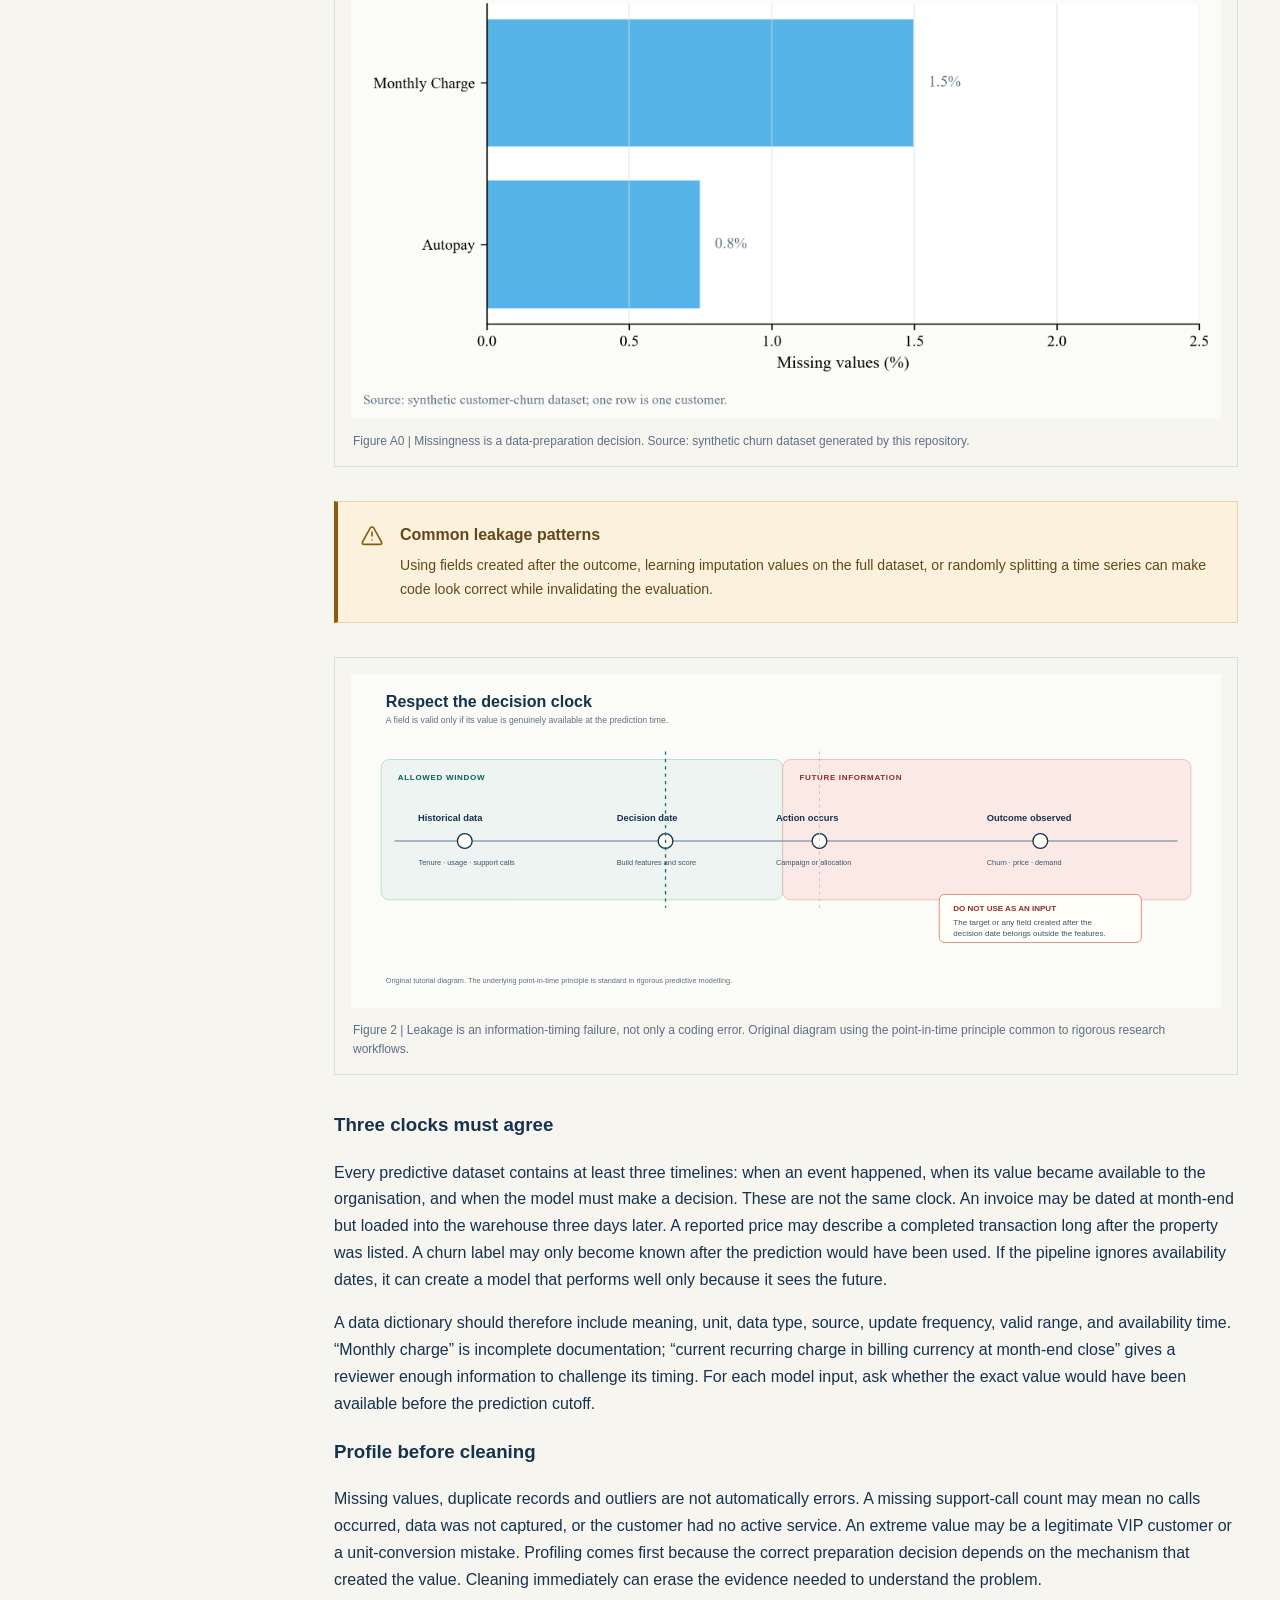
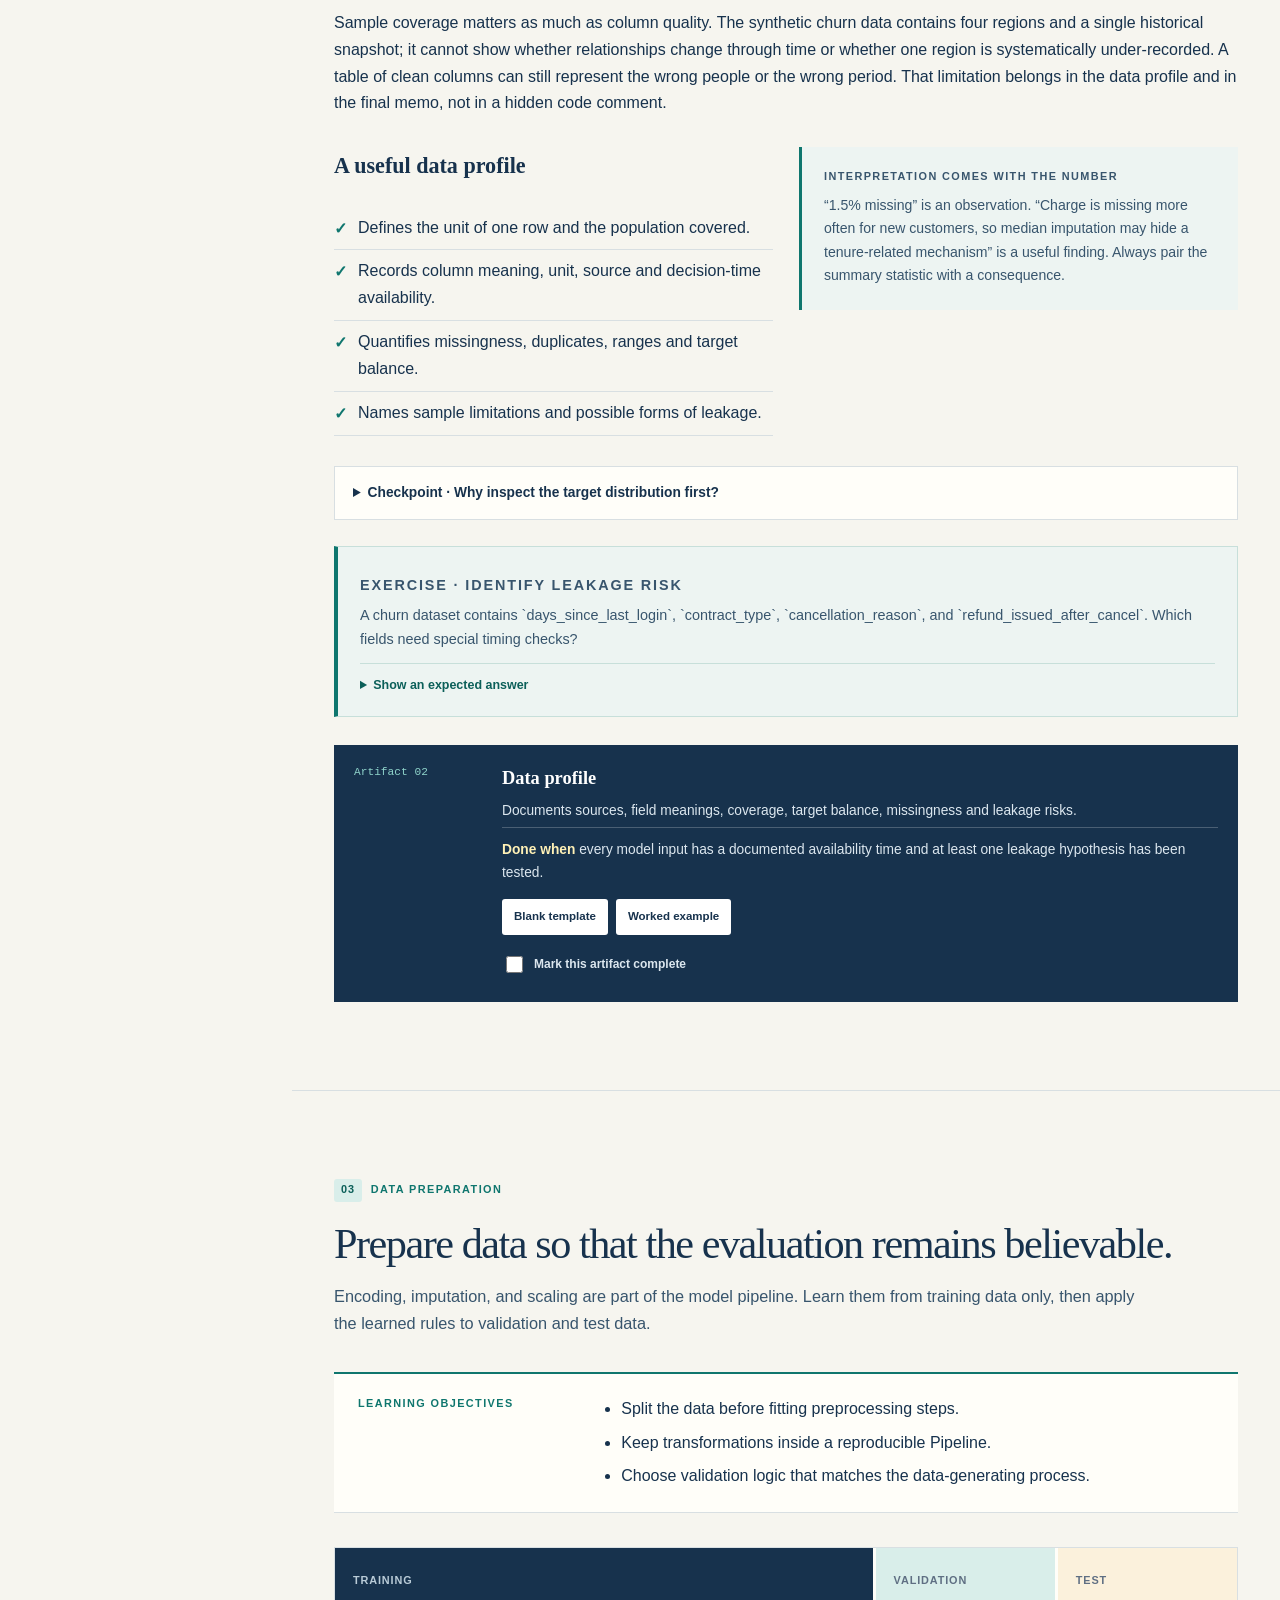
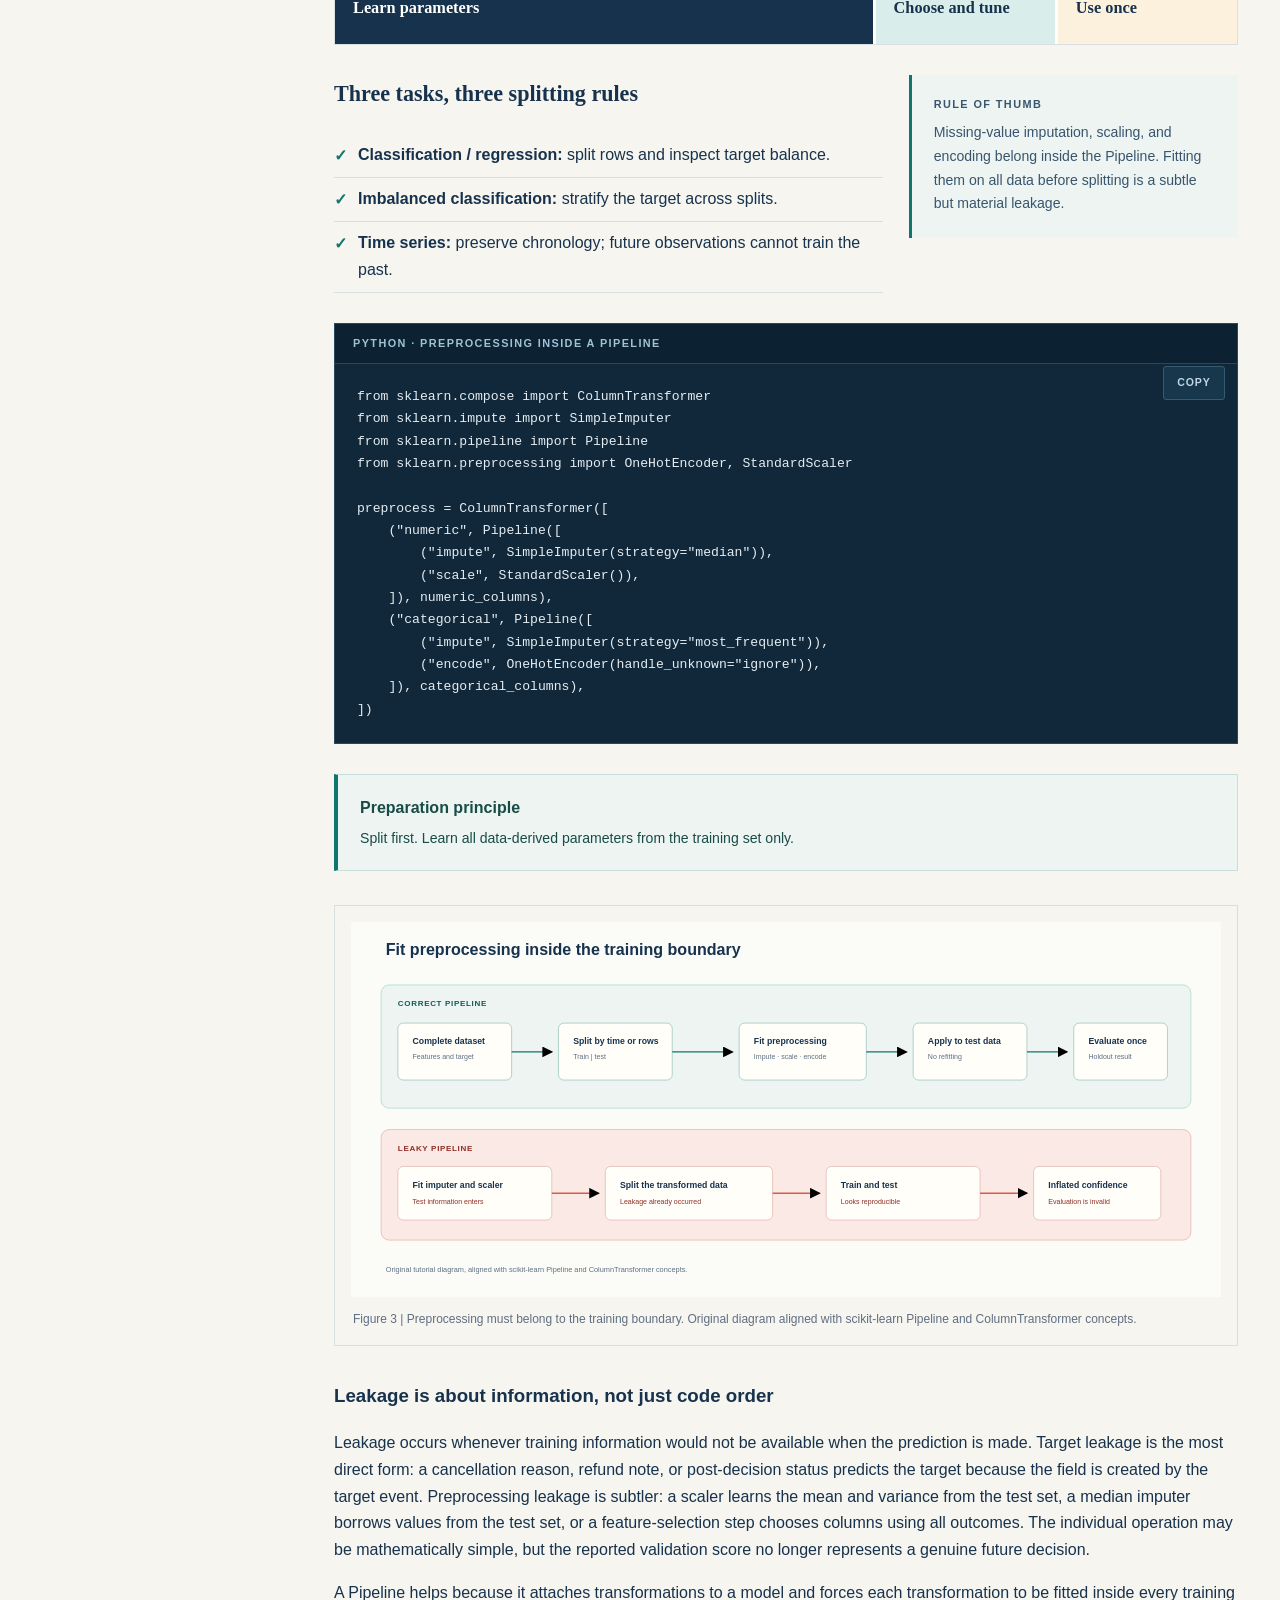
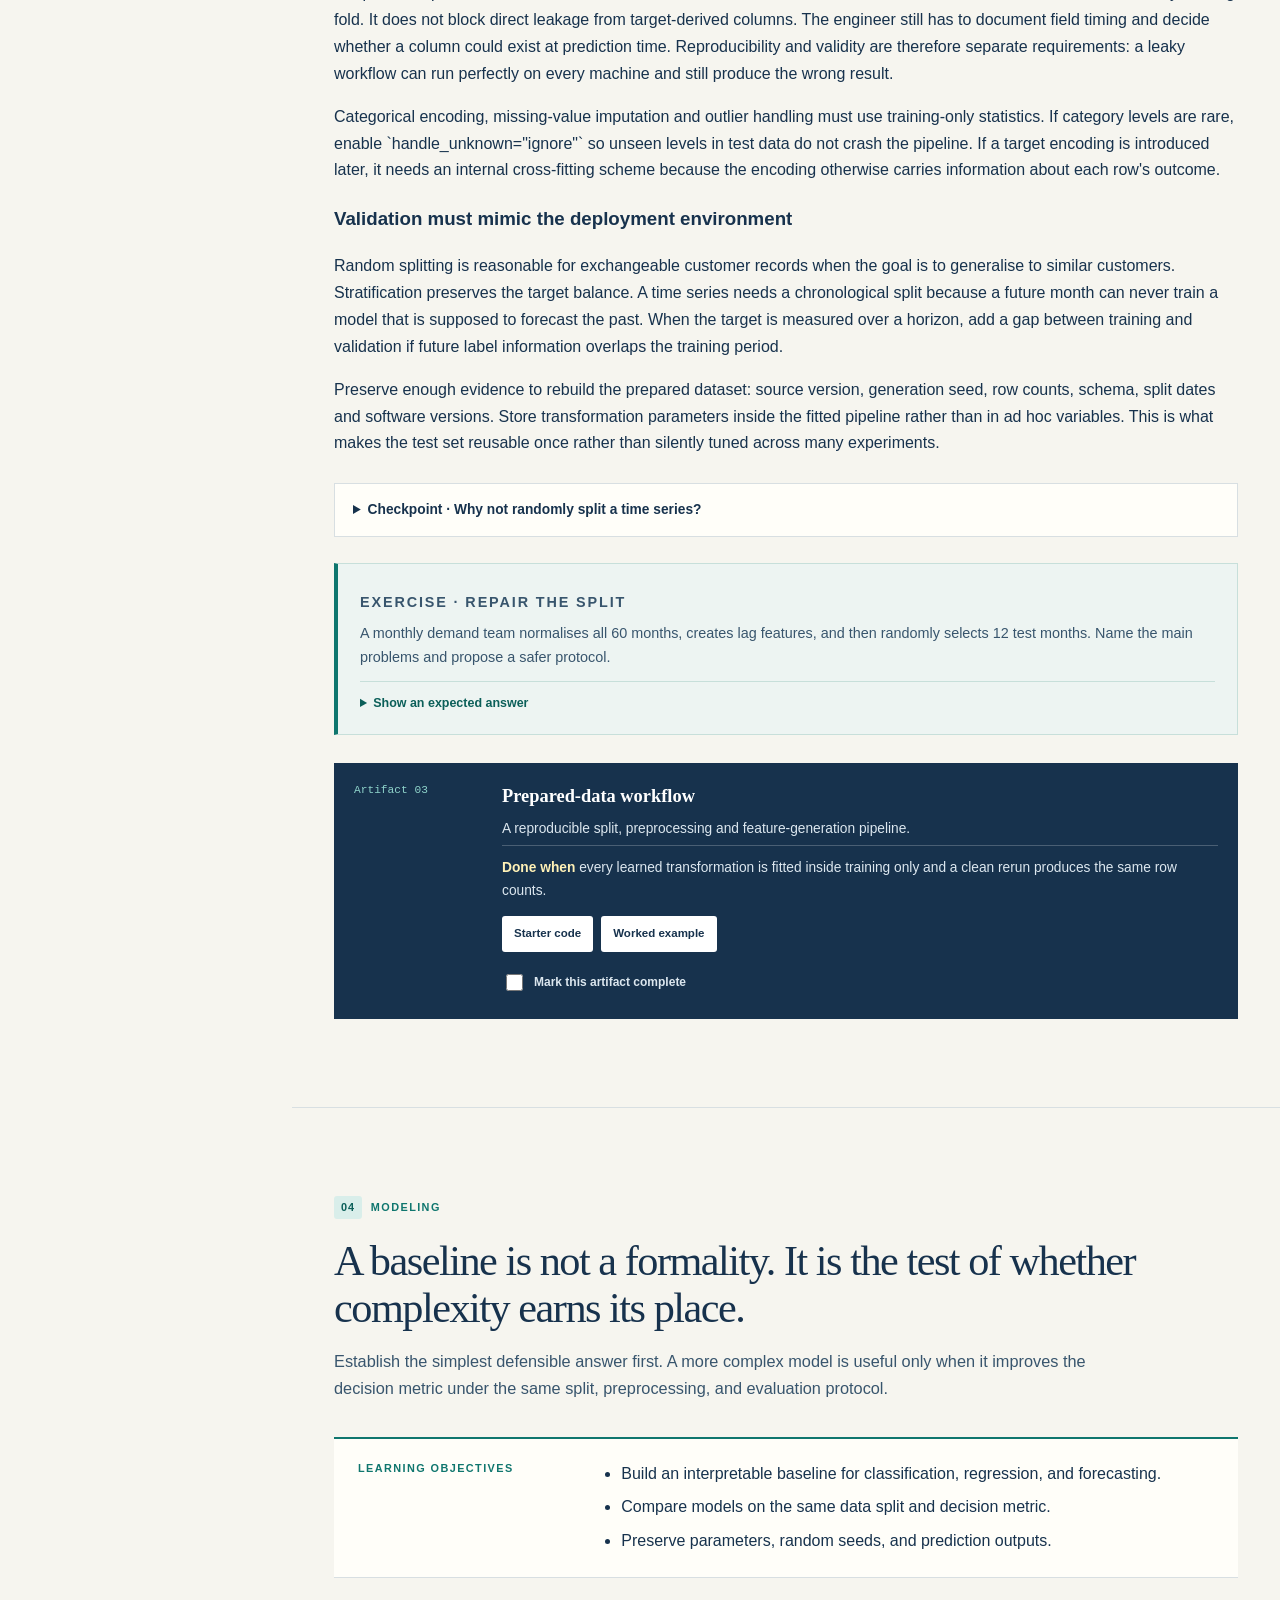
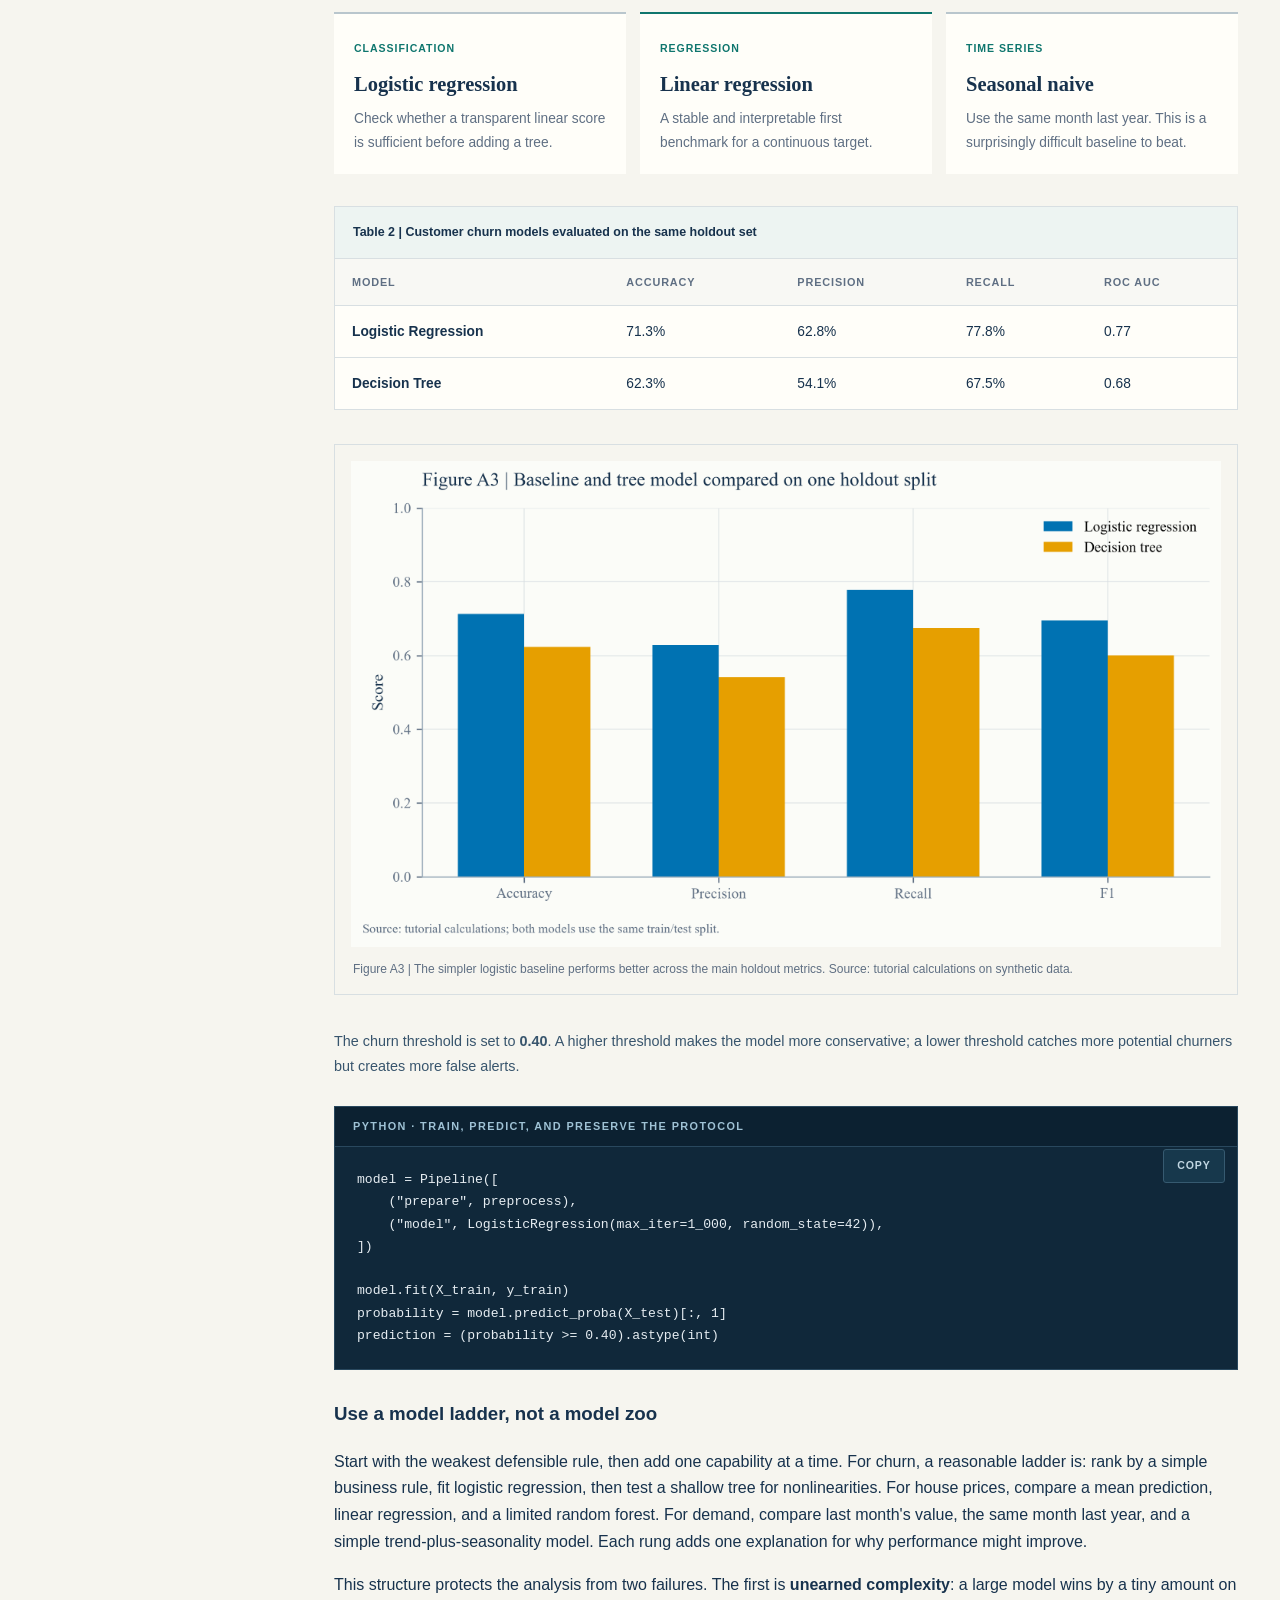
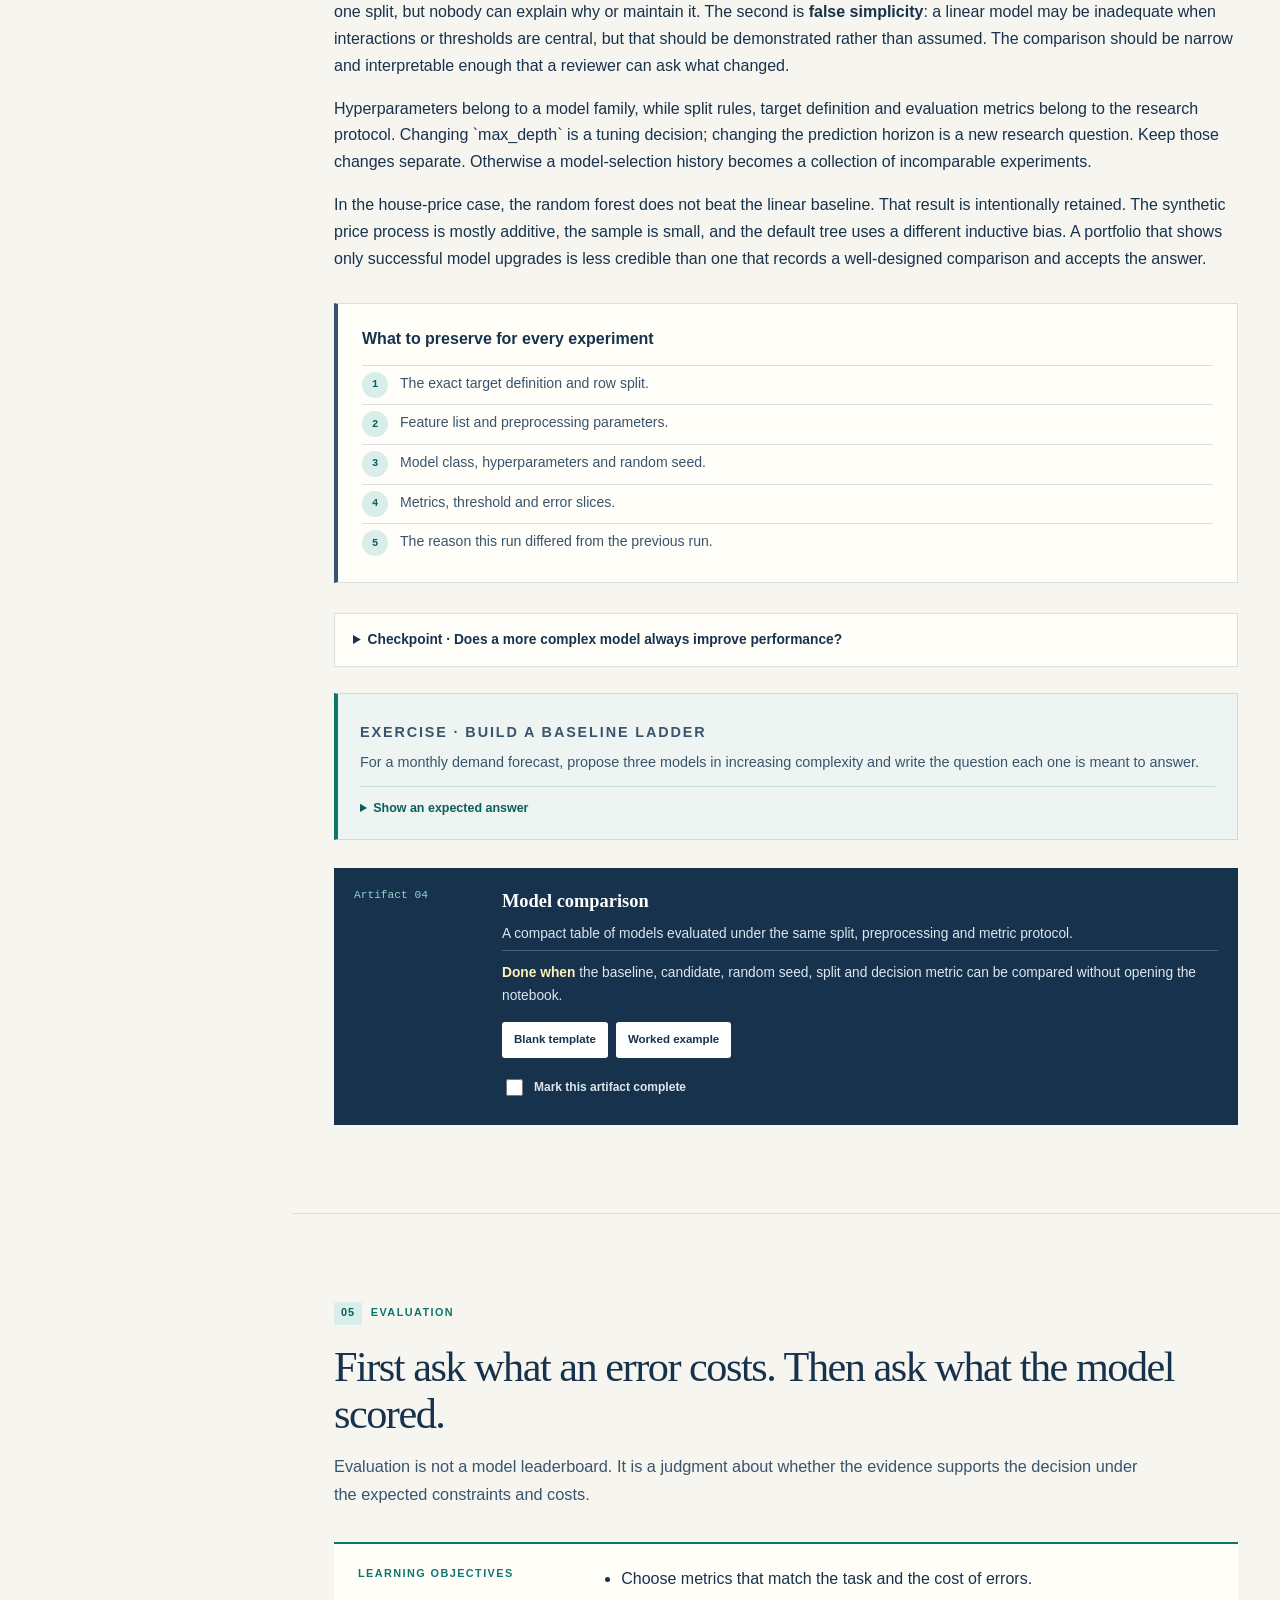
==== commit 2f43a9ce: "Add robustness checks and instructor guide" ====
--- a/index.html
+++ b/index.html
@@ -23,7 +23,7 @@
   <meta name="twitter:description" content="A reproducible, hands-on guide from business question to evaluated data-science decision.">
   <meta name="twitter:image" content="https://aayloo.github.io/data-science-crisp-dm-tutorial/assets/img/tutorial-share.png">
   <link rel="icon" href="assets/favicon.svg" type="image/svg+xml">
-  <link rel="stylesheet" href="assets/css/style.css?v=20261028-6">
+  <link rel="stylesheet" href="assets/css/style.css?v=20261030-1">
 </head>
 <body>
   <a class="skip-link" href="#course">Skip to course content</a>
@@ -223,6 +223,10 @@
             <p>Use the six templates to produce a small evidence trail.</p>
           </article>
         </div>
+        <p class="reading-note">
+          Teaching this material?
+          <a href="guides/index.html"><strong>Open the instructor guide and assessment rubric.</strong></a>
+        </p>
 
         <div class="artifact-progress" id="artifact-progress" aria-live="polite">
           <span><strong>Project artifacts</strong> · complete the workflow, not just the reading</span>
@@ -1425,6 +1429,14 @@
               baseline. A tutorial becomes more realistic without turning into a
               marketplace for unverified datasets.
             </p>
+            <p>
+              Suggested starting points:
+              <a href="https://scikit-learn.org/stable/datasets/toy_dataset.html" target="_blank" rel="noopener noreferrer">scikit-learn datasets</a>,
+              <a href="https://archive.ics.uci.edu/" target="_blank" rel="noopener noreferrer">UCI Machine Learning Repository</a>,
+              and <a href="https://ourworldindata.org/" target="_blank" rel="noopener noreferrer">Our World in Data</a>.
+              Check each dataset’s own licence before redistribution; linking to a
+              source does not grant permission to republish it.
+            </p>
           </div>
         </aside>
       </section>
@@ -1503,6 +1515,7 @@
         </div>
         <div class="footer-links">
           <a href="https://github.com/Aayloo/data-science-crisp-dm-tutorial">GitHub</a>
+          <a href="guides/index.html">Instructor guide</a>
           <a href="references/index.html">References</a>
           <a href="https://github.com/Aayloo/data-science-crisp-dm-tutorial/blob/main/LICENSE">MIT License</a>
         </div>
@@ -1510,7 +1523,7 @@
     </main>
   </div>
 
-  <script src="assets/data/results.js?v=20261028-6"></script>
-  <script src="assets/js/site.js?v=20261028-6"></script>
+  <script src="assets/data/results.js?v=20261030-1"></script>
+  <script src="assets/js/site.js?v=20261030-1"></script>
 </body>
 </html>
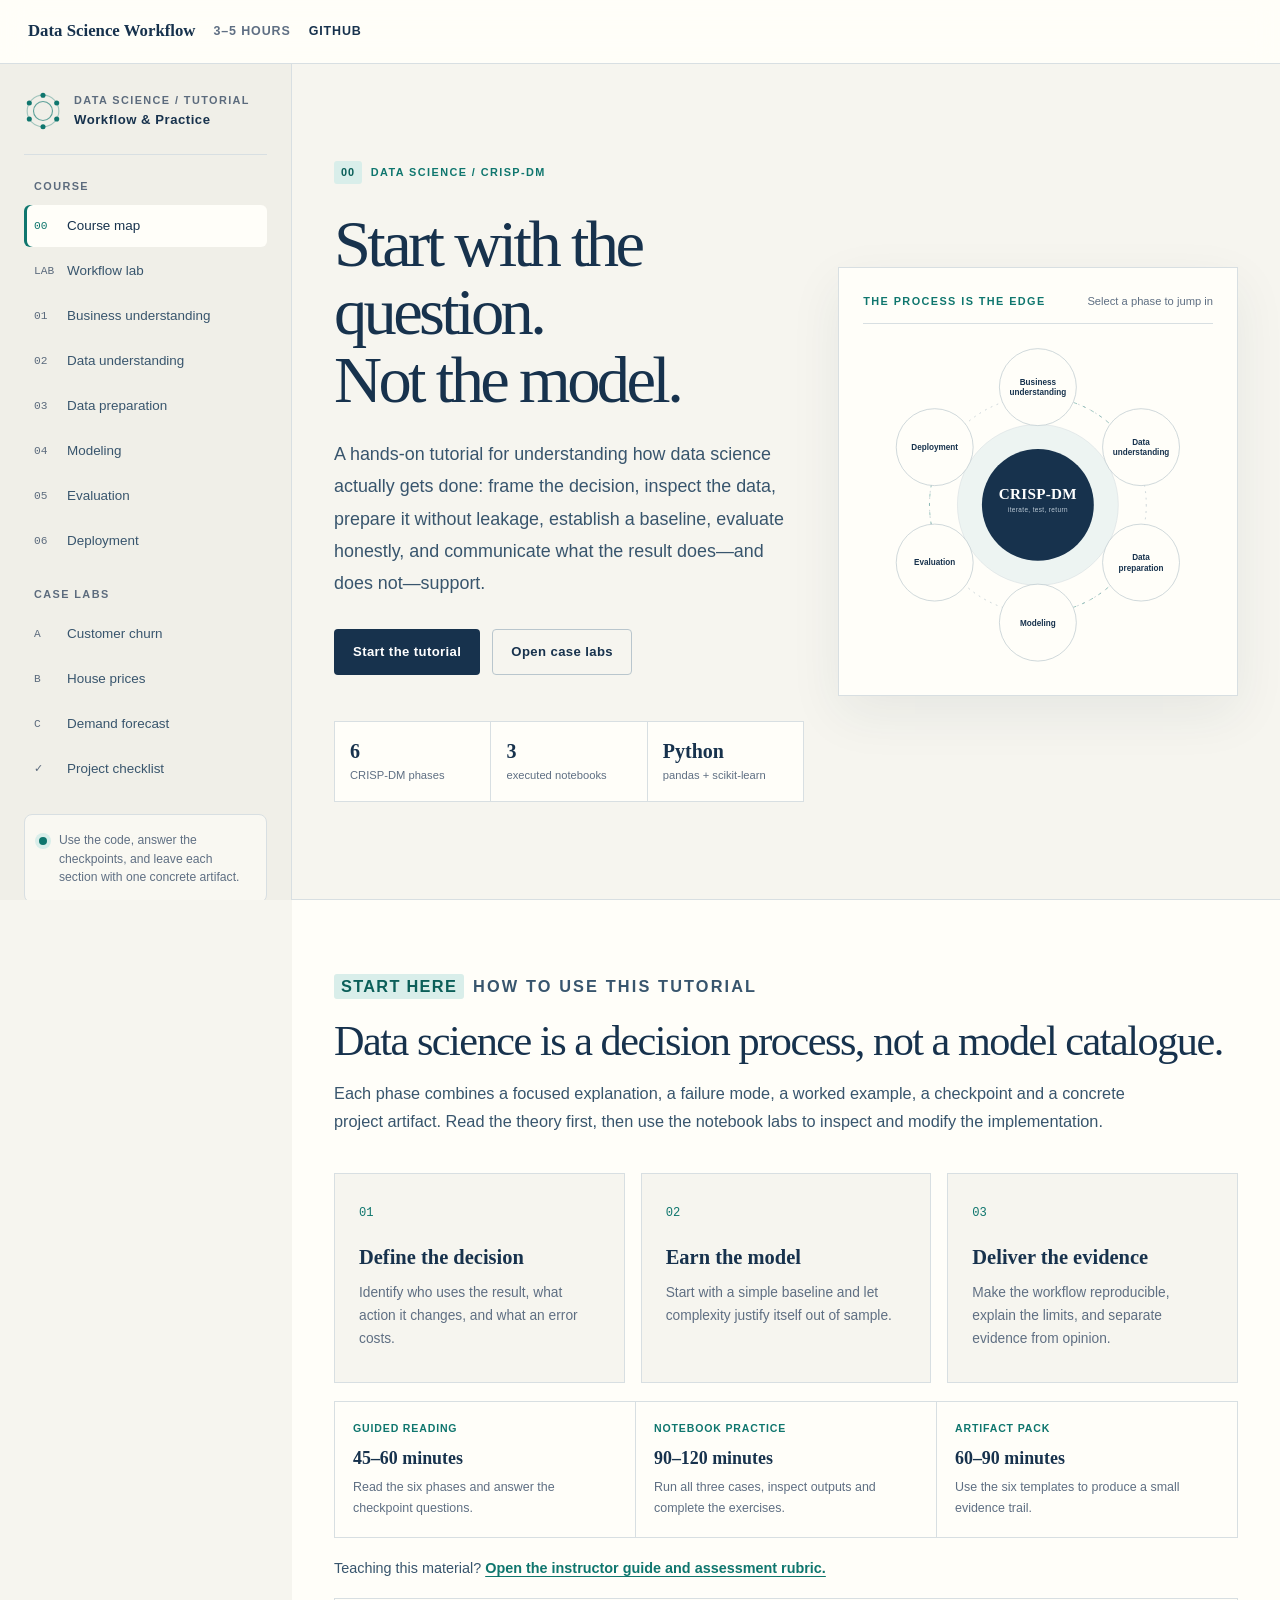
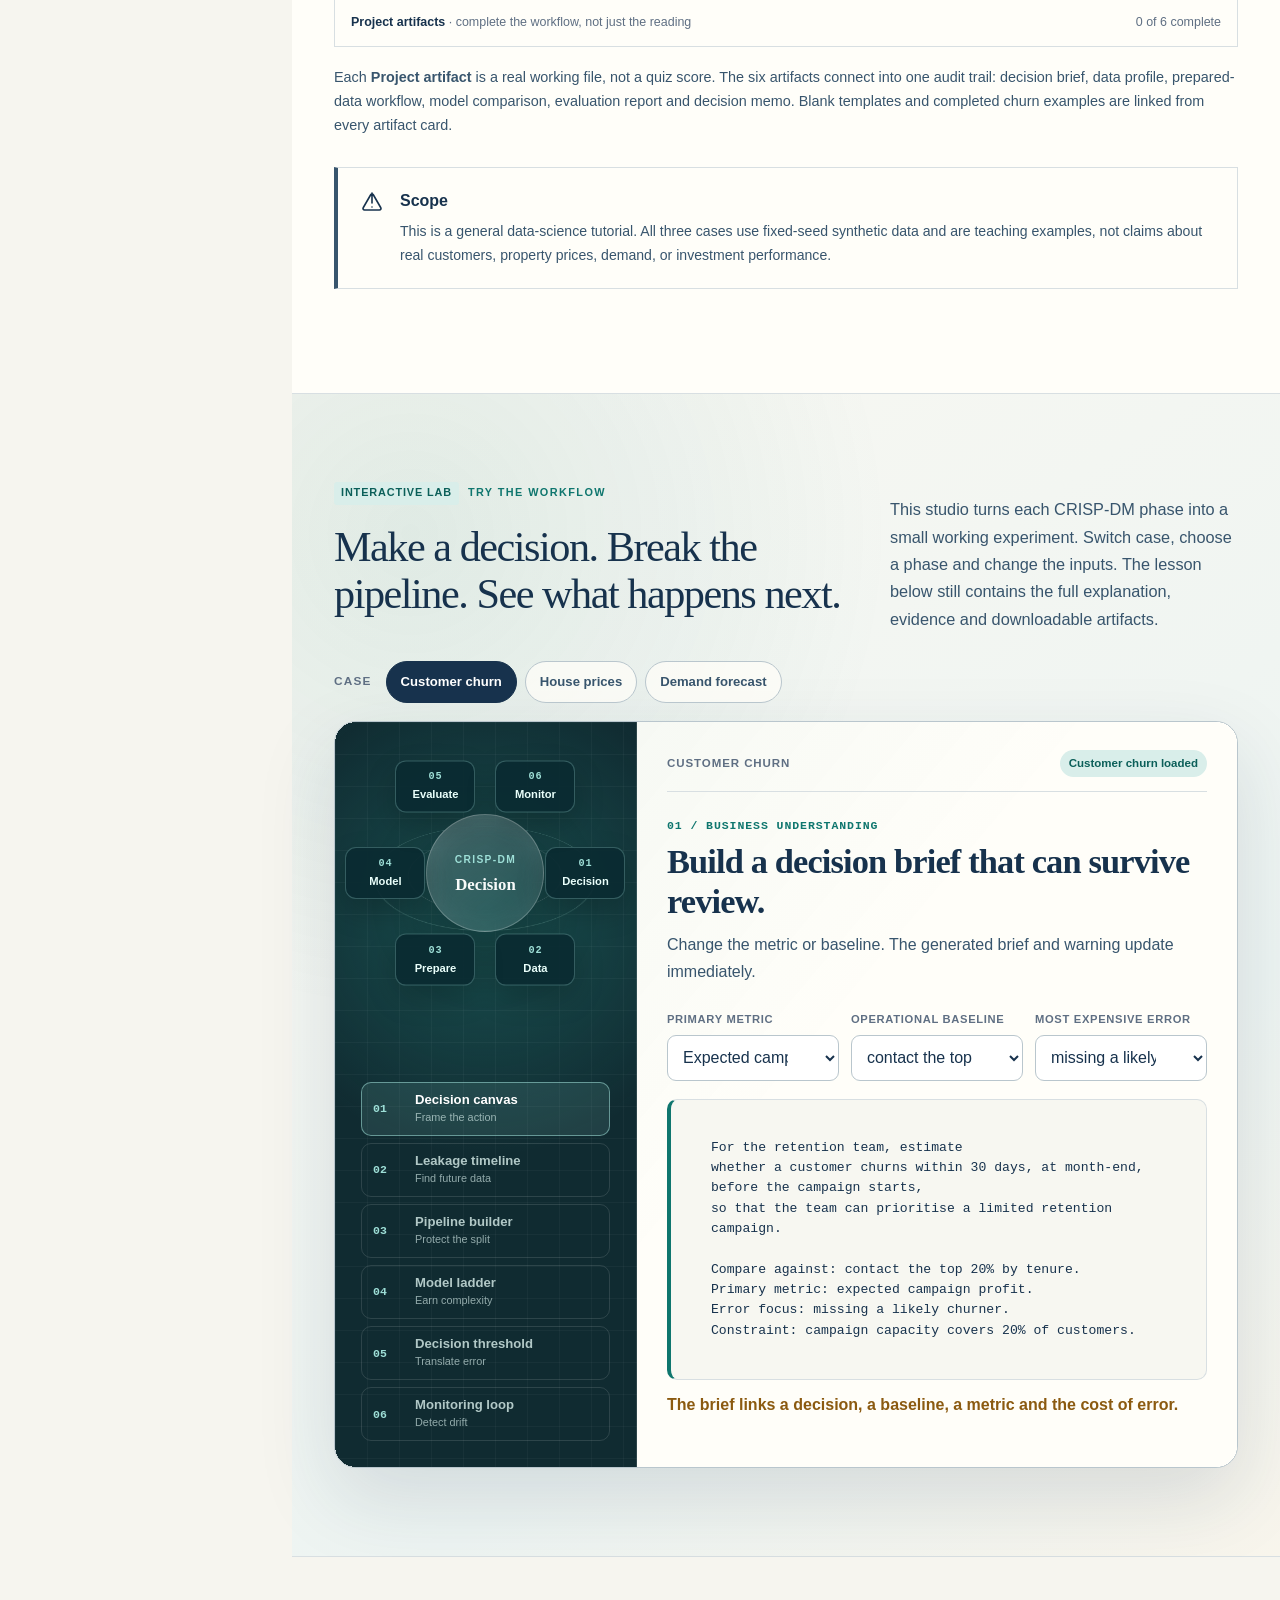
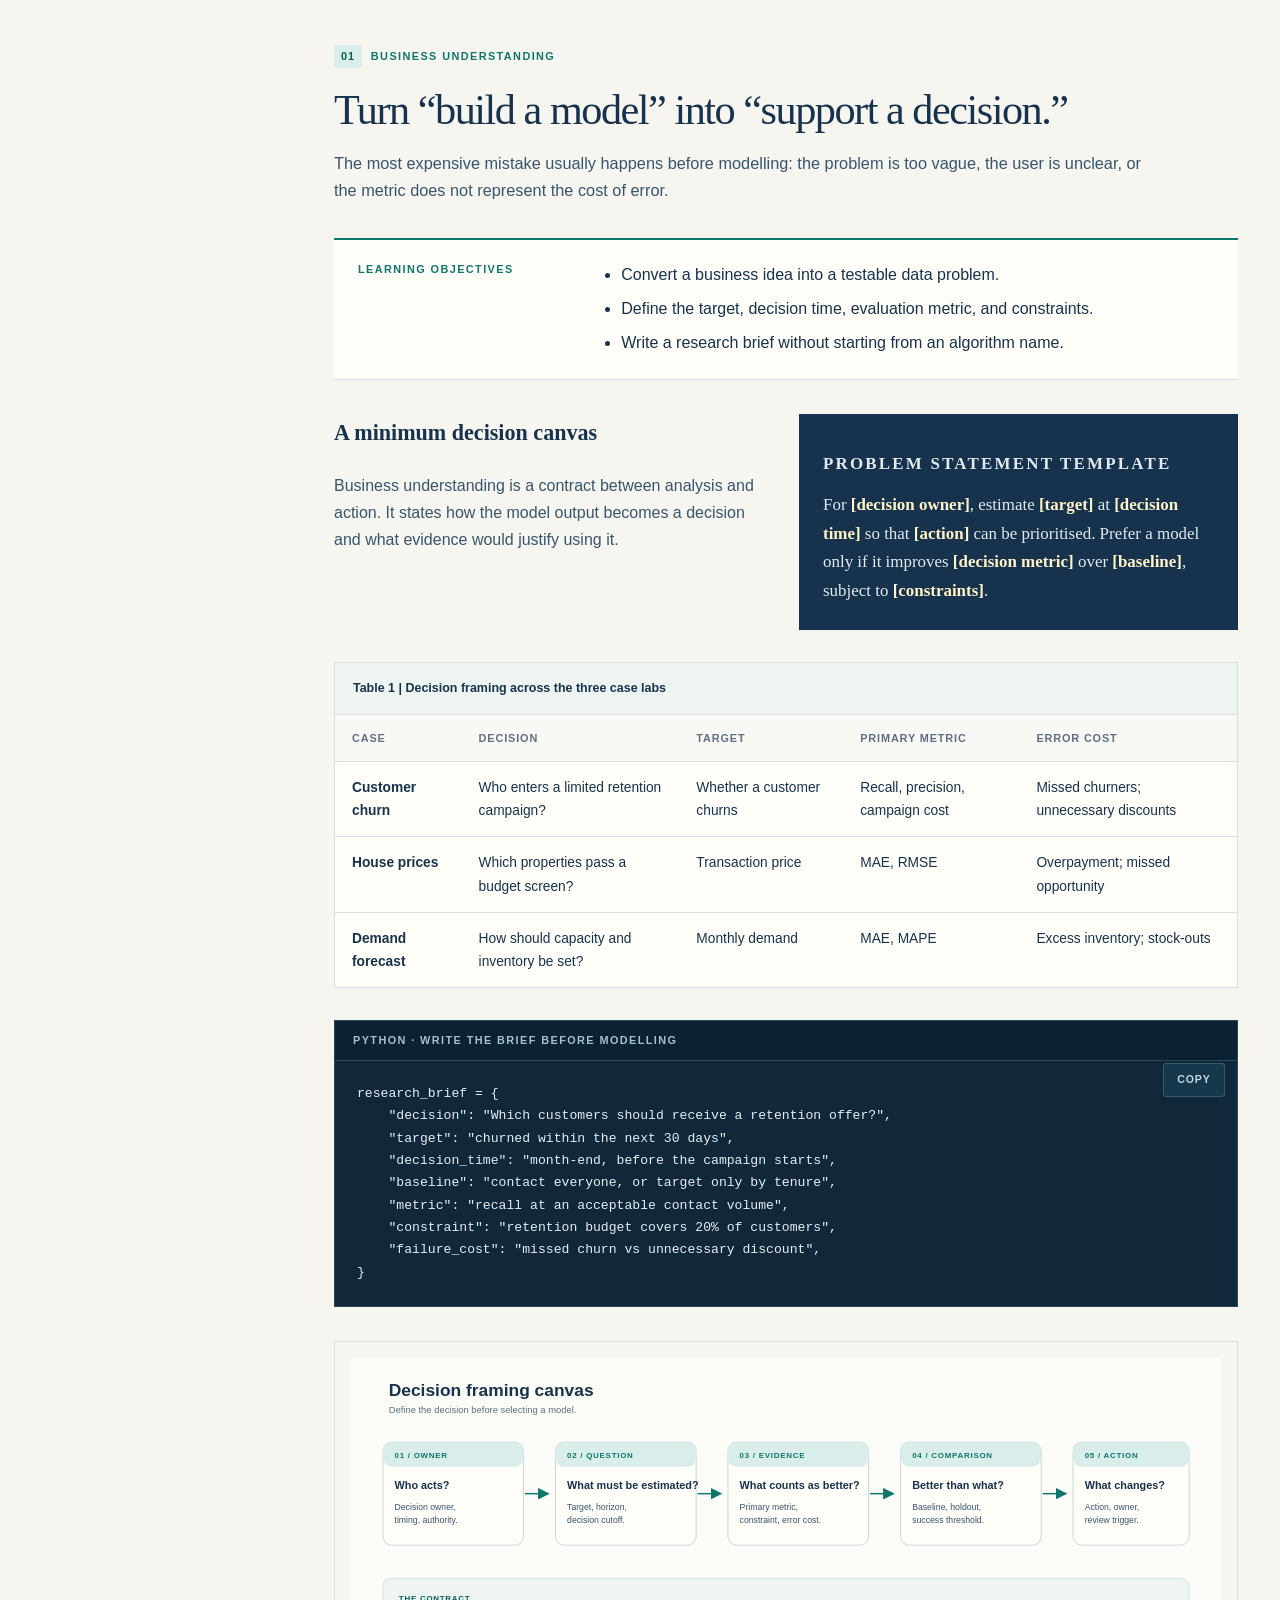
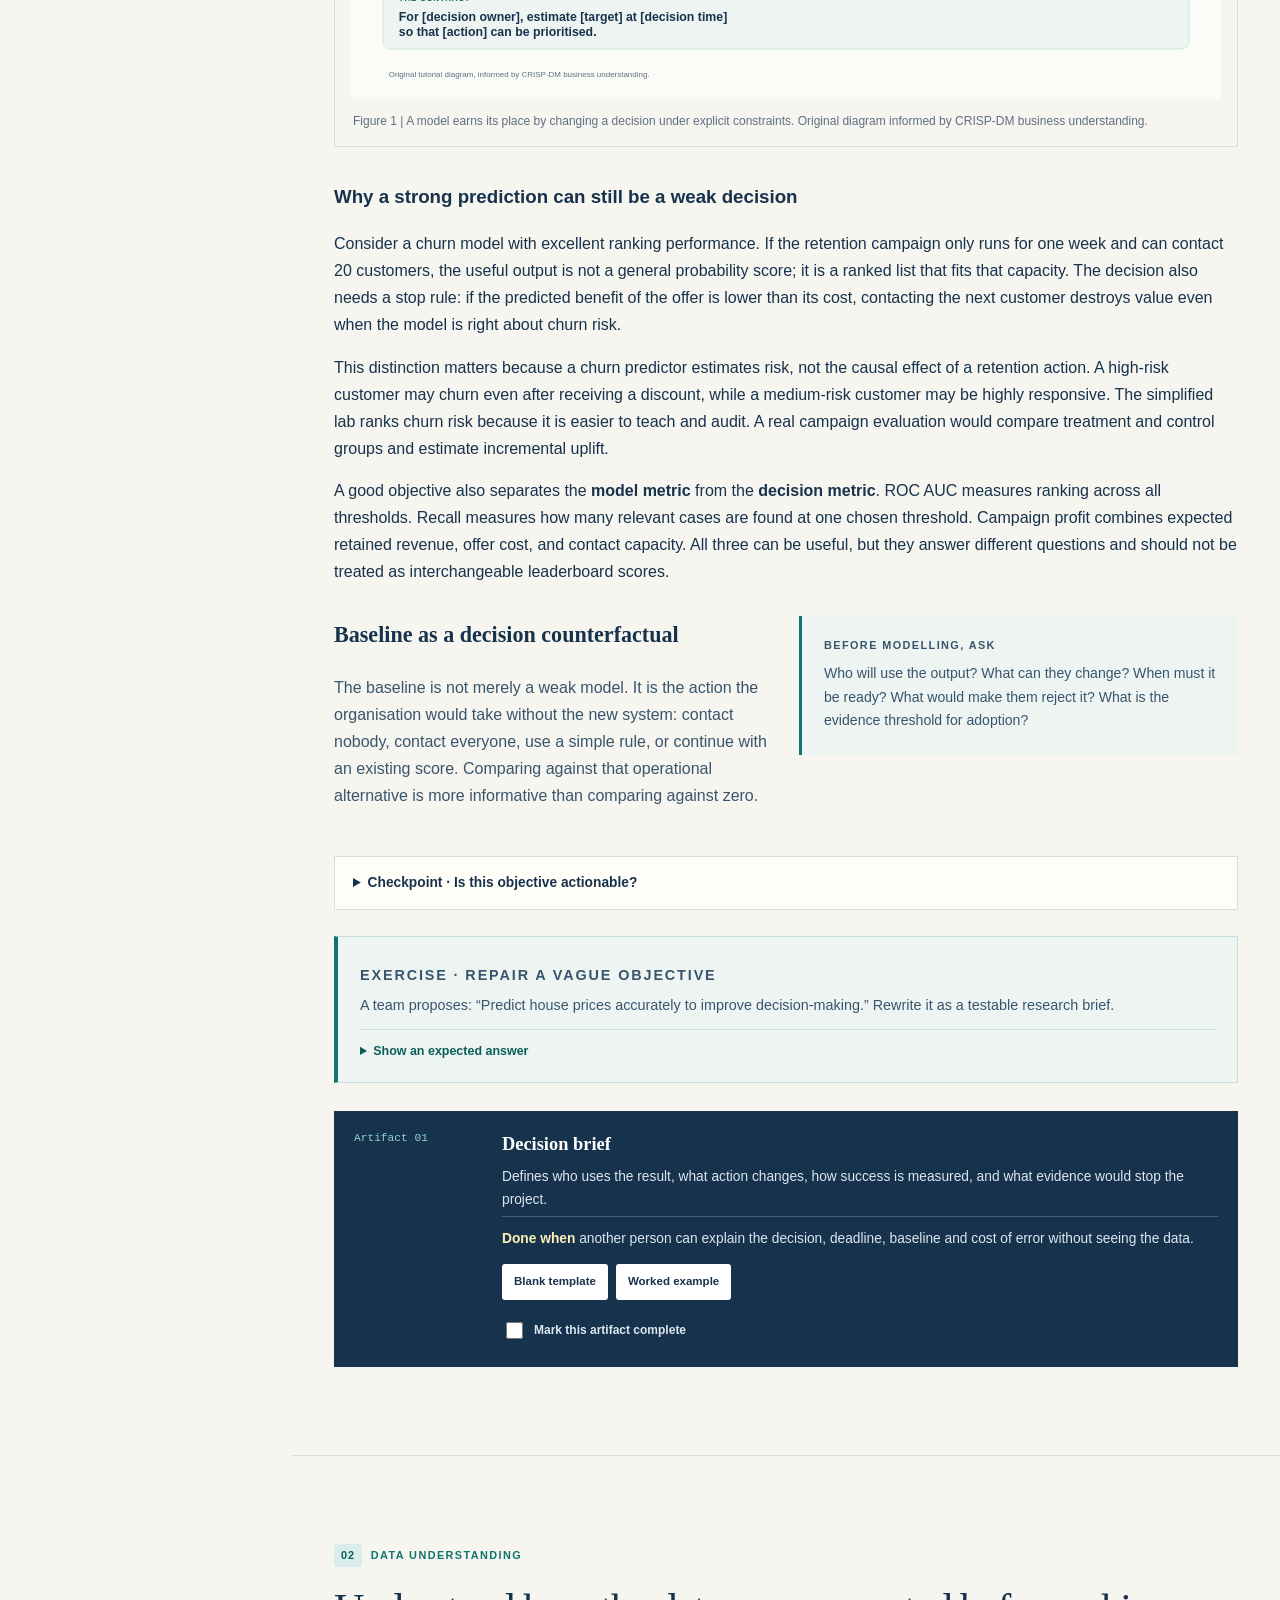
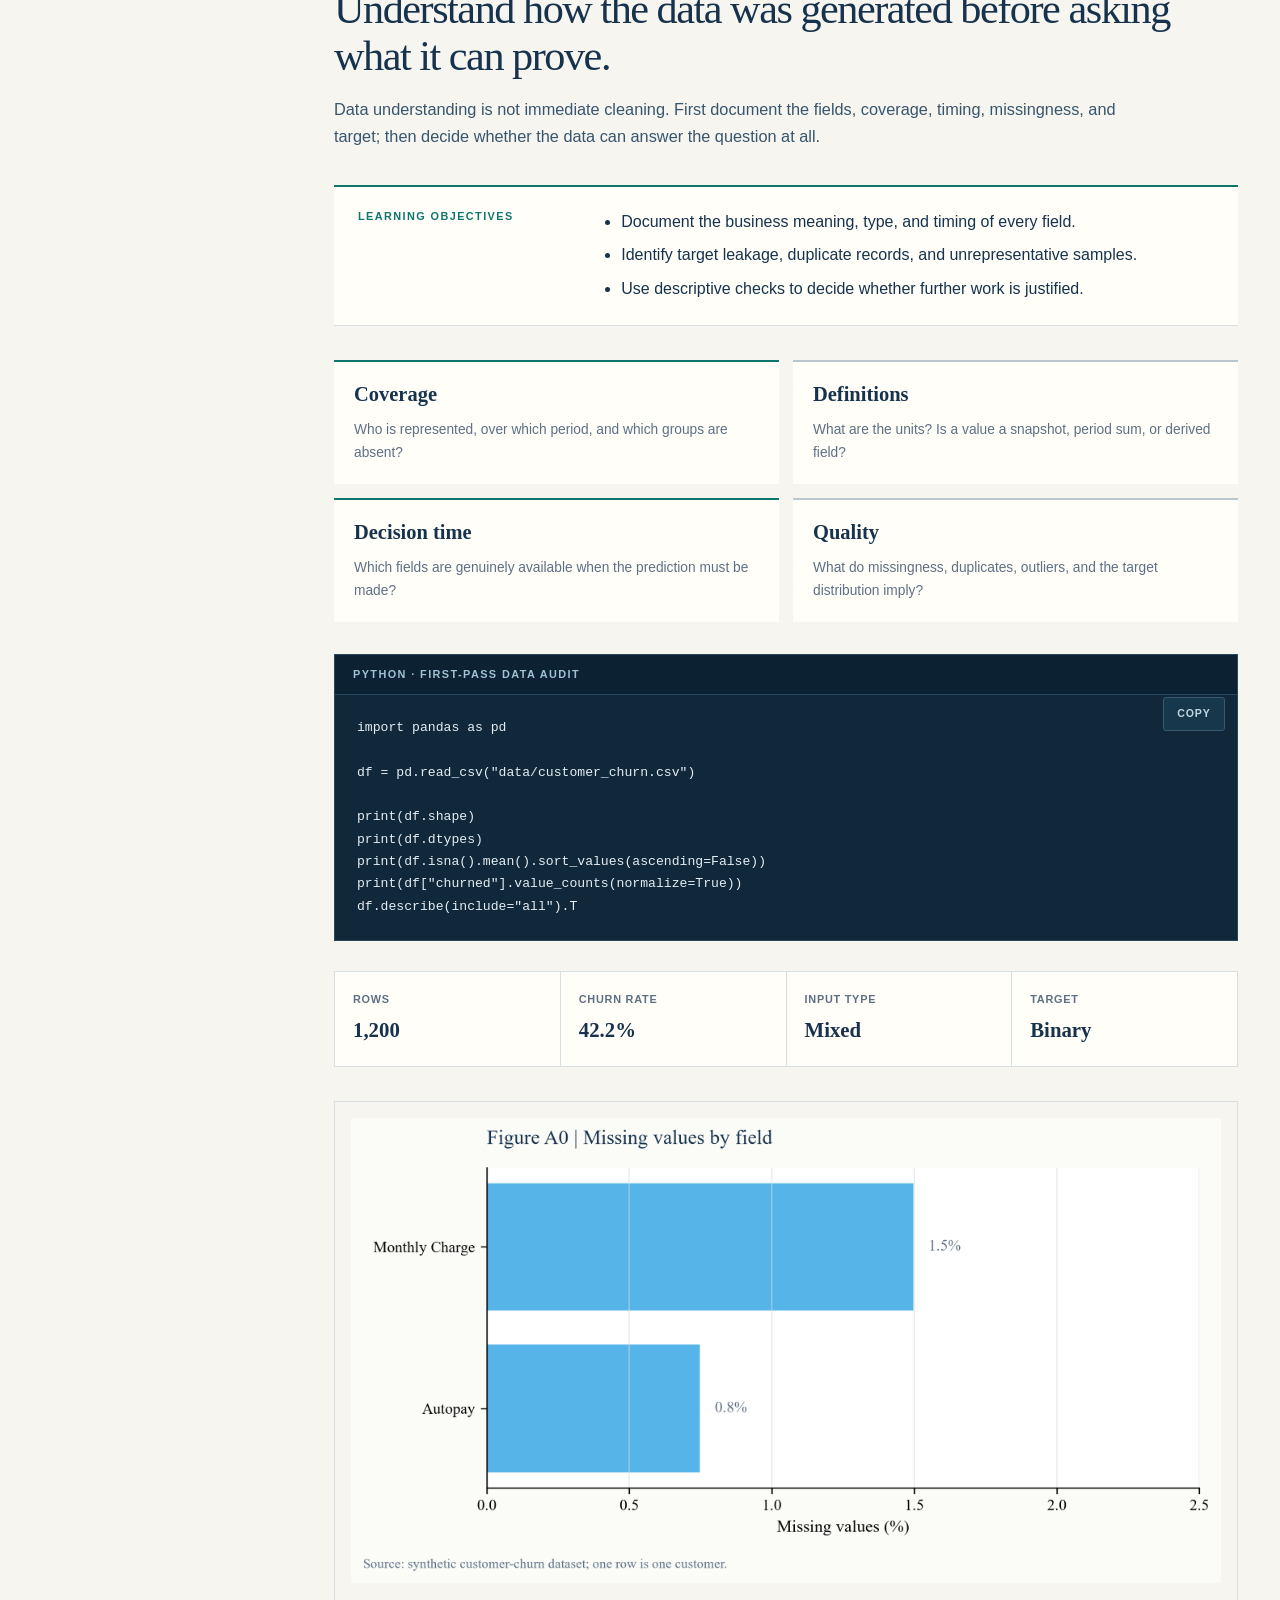
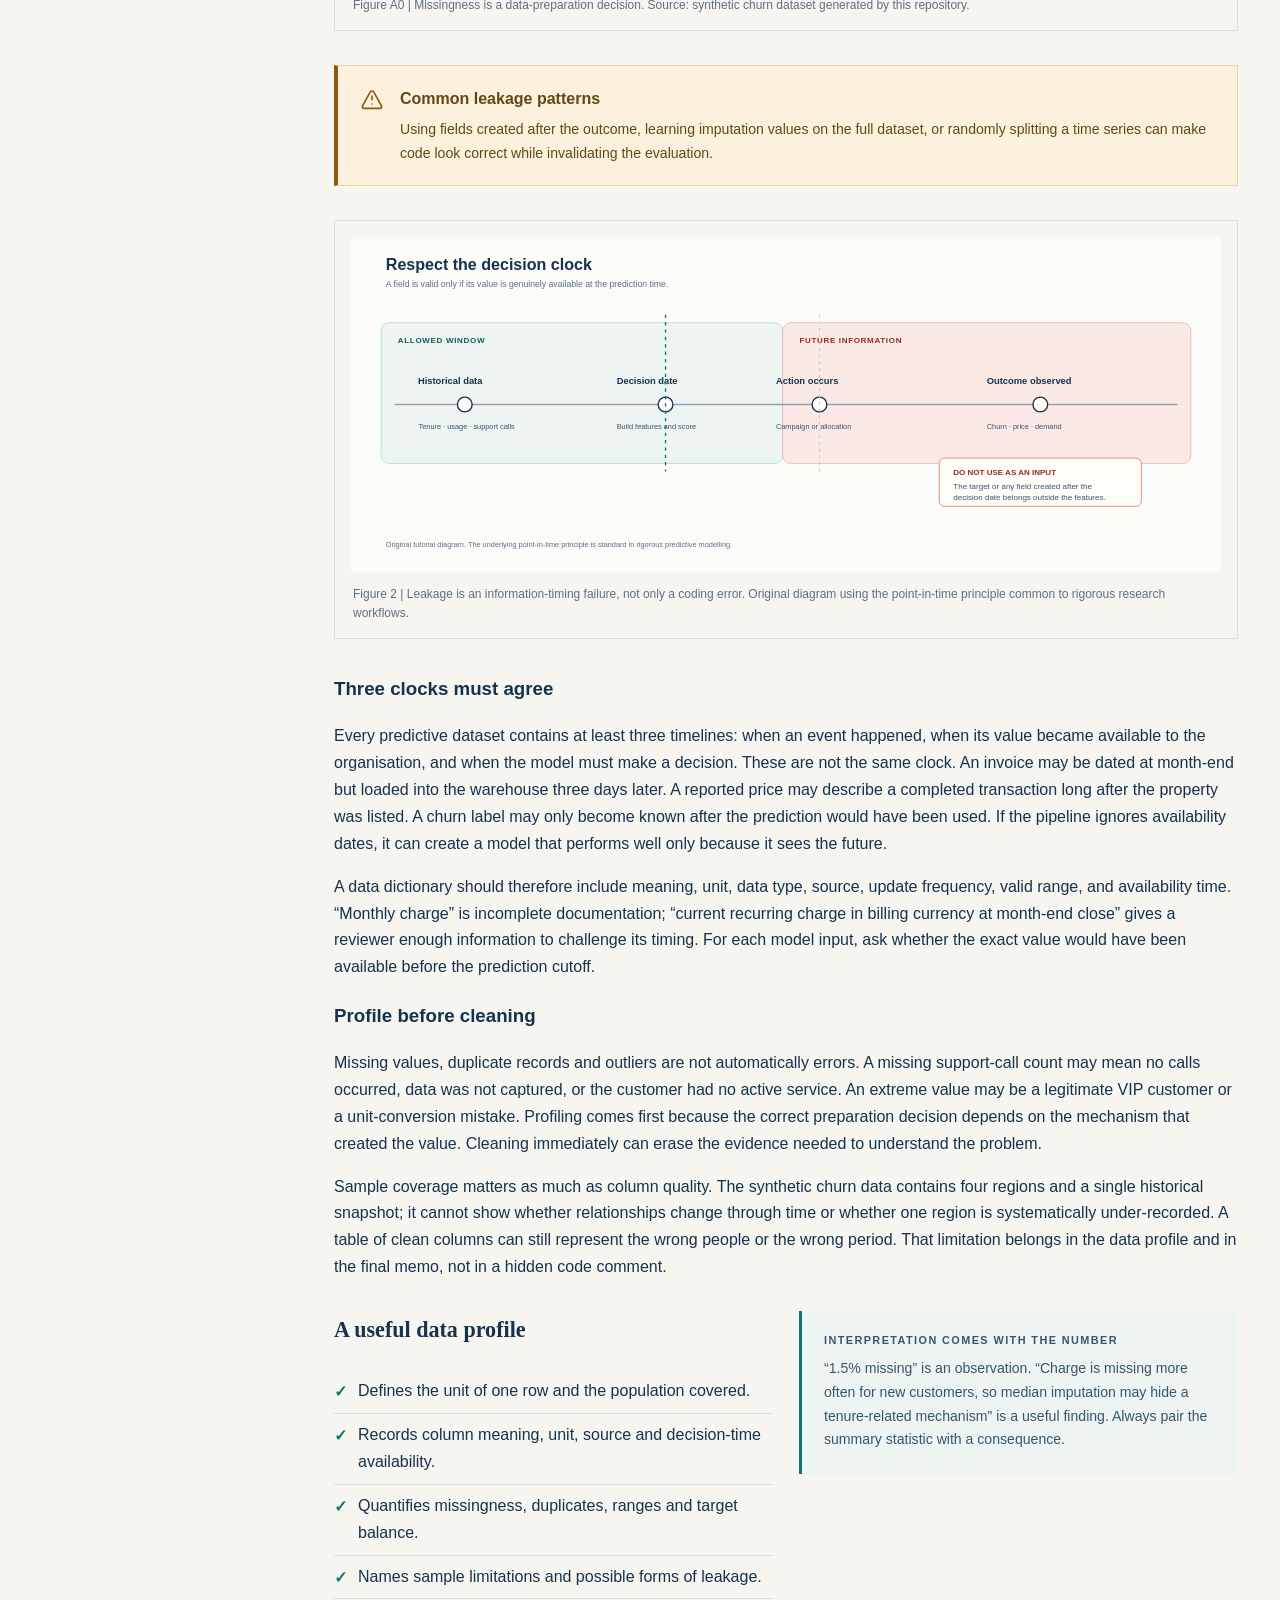
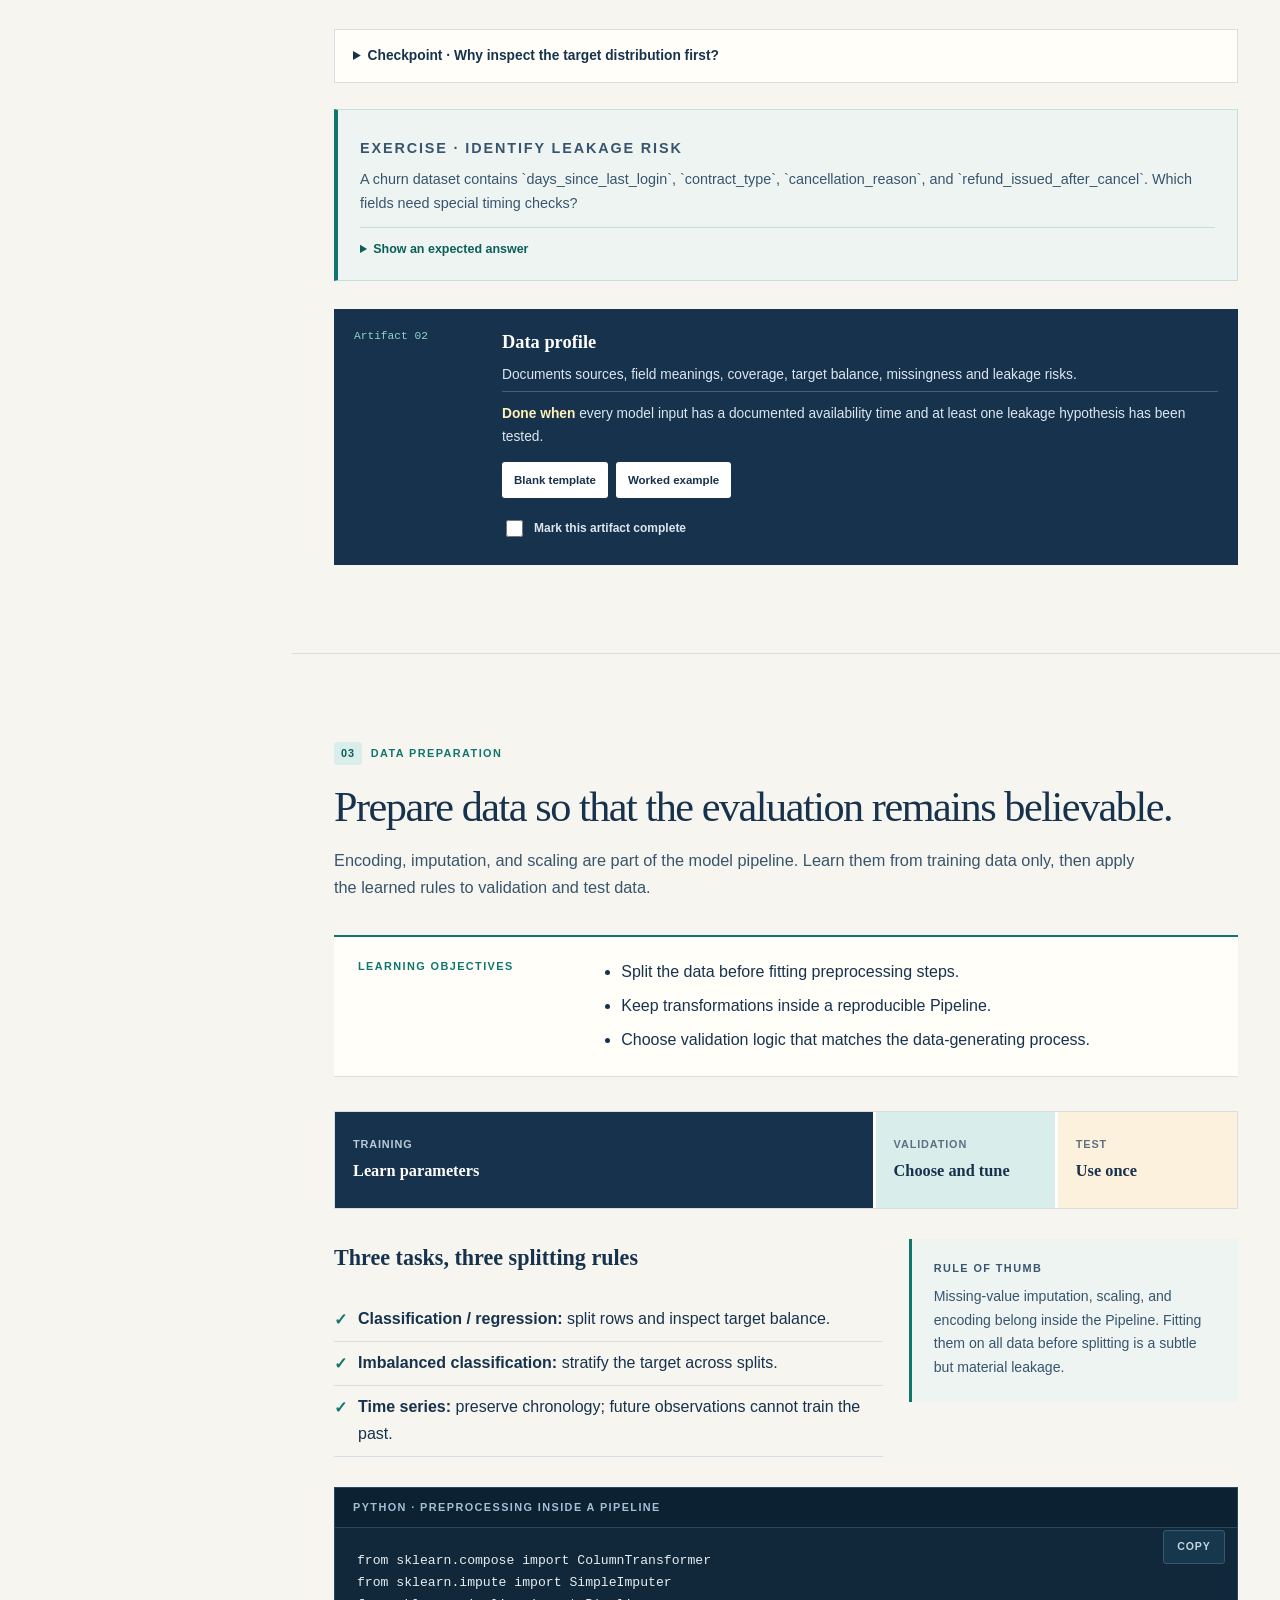
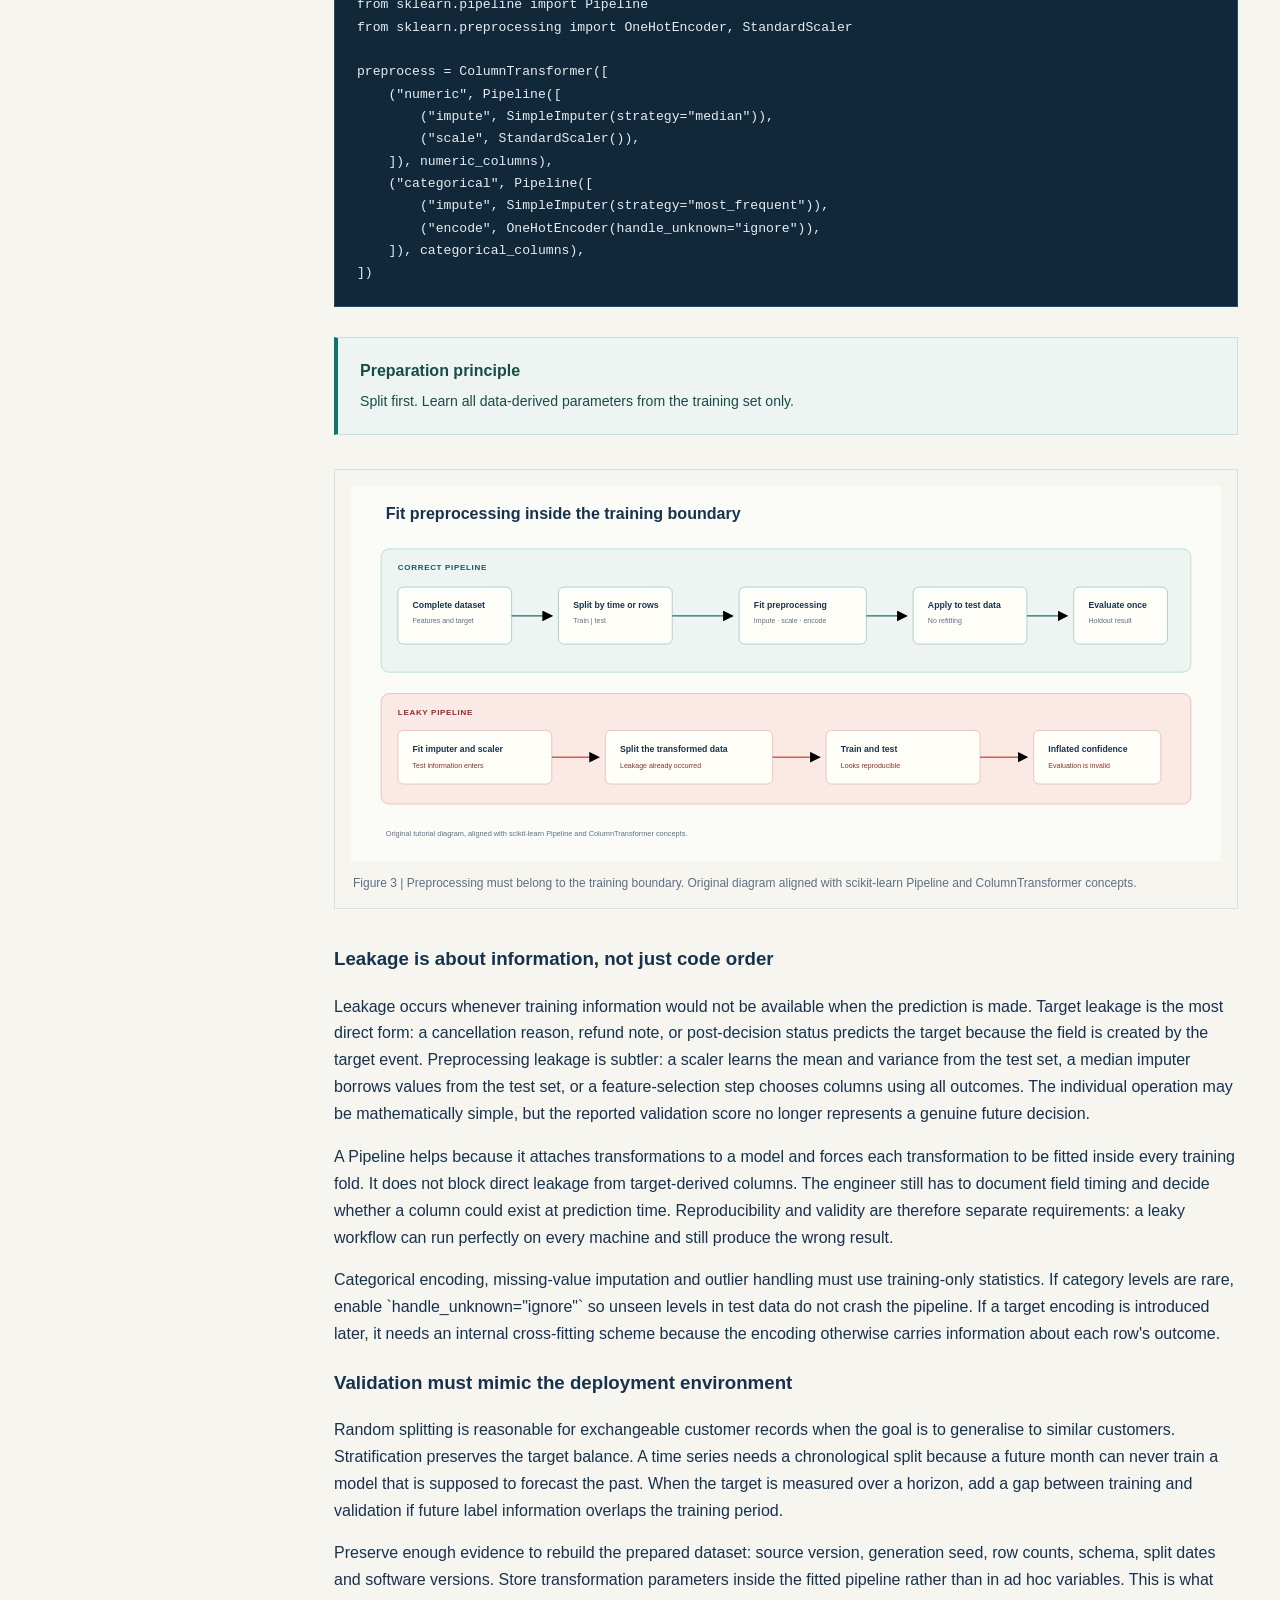
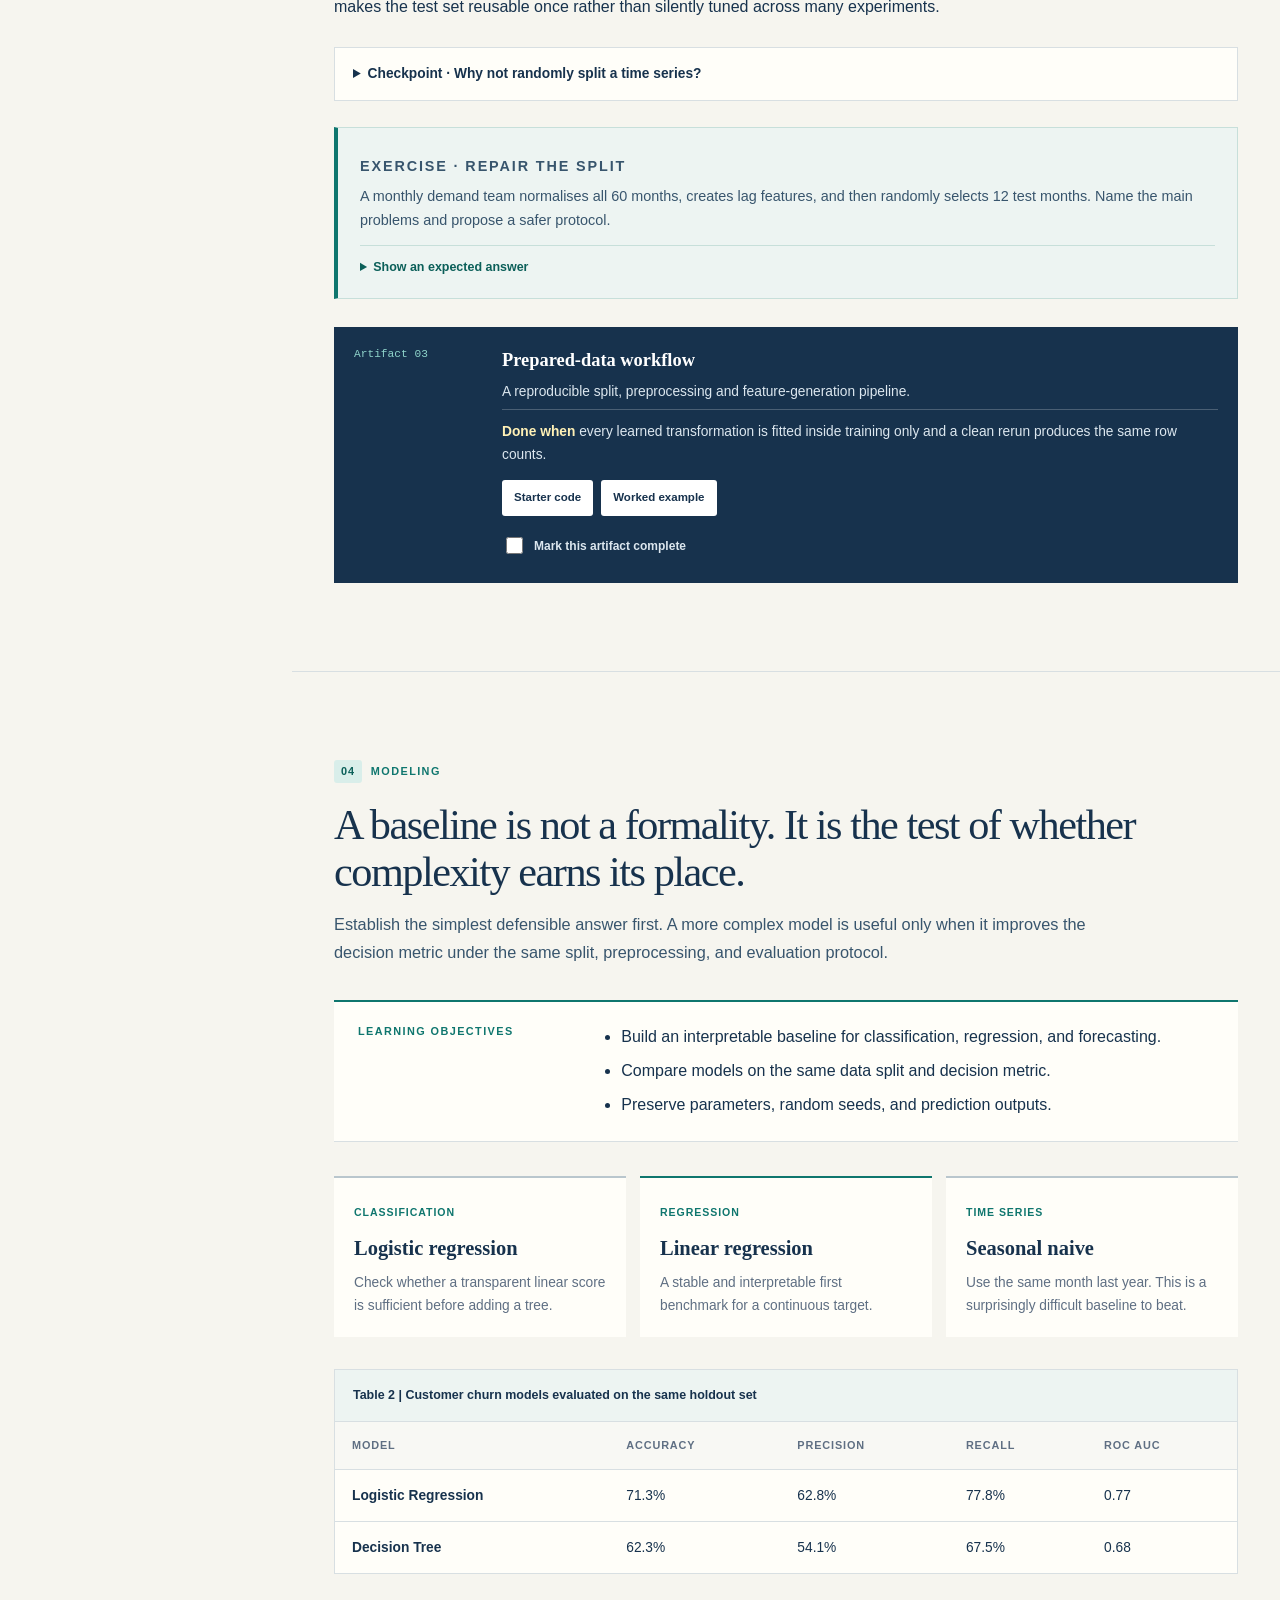
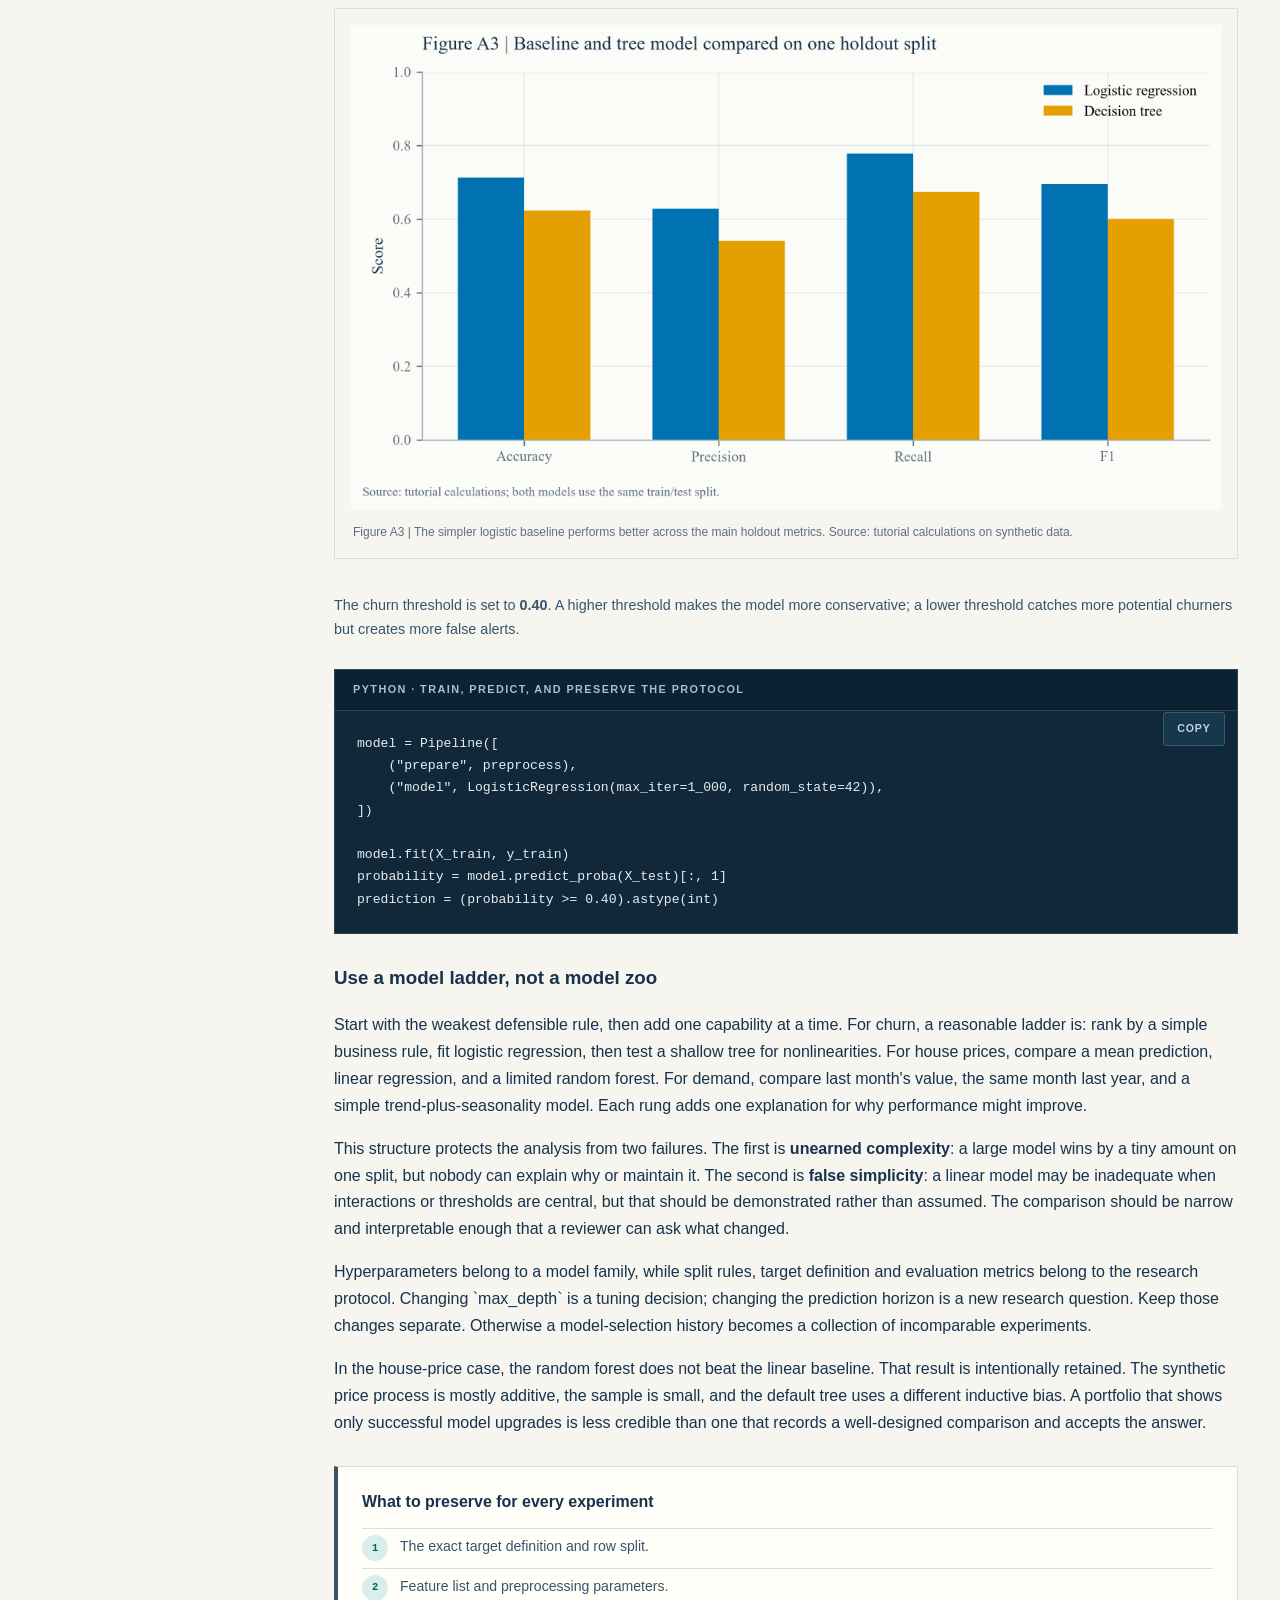
==== commit ad1201f2: "Add interactive CRISP-DM workflow lab" ====
--- a/index.html
+++ b/index.html
@@ -23,7 +23,7 @@
   <meta name="twitter:description" content="A reproducible, hands-on guide from business question to evaluated data-science decision.">
   <meta name="twitter:image" content="https://aayloo.github.io/data-science-crisp-dm-tutorial/assets/img/tutorial-share.png">
   <link rel="icon" href="assets/favicon.svg" type="image/svg+xml">
-  <link rel="stylesheet" href="assets/css/style.css?v=20261030-1">
+  <link rel="stylesheet" href="assets/css/style.css?v=20261124-lab">
 </head>
 <body>
   <a class="skip-link" href="#course">Skip to course content</a>
@@ -77,6 +77,7 @@
       <nav class="course-links" aria-label="Tutorial sections">
         <p class="nav-label">Course</p>
         <a class="nav-link is-active" href="#overview"><span>00</span> Course map</a>
+        <a class="nav-link" href="#workflow-lab"><span>LAB</span> Workflow lab</a>
         <a class="nav-link" href="#business"><span>01</span> Business understanding</a>
         <a class="nav-link" href="#data"><span>02</span> Data understanding</a>
         <a class="nav-link" href="#preparation"><span>03</span> Data preparation</a>
@@ -252,6 +253,181 @@
             </p>
           </div>
         </aside>
+      </section>
+
+      <section class="chapter workflow-lab" id="workflow-lab" aria-labelledby="workflow-lab-title">
+        <div class="chapter-heading lab-heading">
+          <div>
+            <p class="eyebrow"><span>INTERACTIVE LAB</span> TRY THE WORKFLOW</p>
+            <h2 id="workflow-lab-title">Make a decision. Break the pipeline. See what happens next.</h2>
+          </div>
+          <p class="chapter-lede">
+            This studio turns each CRISP-DM phase into a small working experiment.
+            Switch case, choose a phase and change the inputs. The lesson below
+            still contains the full explanation, evidence and downloadable artifacts.
+          </p>
+        </div>
+
+        <div class="lab-case-switcher" aria-label="Choose a case">
+          <span>Case</span>
+          <button class="lab-case-button is-active" type="button" data-case-id="churn" aria-pressed="true">
+            Customer churn
+          </button>
+          <button class="lab-case-button" type="button" data-case-id="house" aria-pressed="false">
+            House prices
+          </button>
+          <button class="lab-case-button" type="button" data-case-id="demand" aria-pressed="false">
+            Demand forecast
+          </button>
+        </div>
+
+        <div class="lab-workspace">
+          <aside class="lab-stage" aria-label="Workflow phase selector">
+            <div class="workflow-object" aria-hidden="true">
+              <div class="workflow-core">
+                <span>CRISP-DM</span>
+                <strong id="workflow-core-label">Decision</strong>
+              </div>
+              <span class="workflow-node" style="--angle: 0deg"><b>01</b><em>Decision</em></span>
+              <span class="workflow-node" style="--angle: 60deg"><b>02</b><em>Data</em></span>
+              <span class="workflow-node" style="--angle: 120deg"><b>03</b><em>Prepare</em></span>
+              <span class="workflow-node" style="--angle: 180deg"><b>04</b><em>Model</em></span>
+              <span class="workflow-node" style="--angle: 240deg"><b>05</b><em>Evaluate</em></span>
+              <span class="workflow-node" style="--angle: 300deg"><b>06</b><em>Monitor</em></span>
+            </div>
+            <div class="lab-phase-list" role="tablist" aria-label="Interactive workflow phases">
+              <button class="lab-phase is-active" type="button" role="tab" aria-selected="true" aria-controls="lab-decision" data-lab-target="decision">
+                <span>01</span><strong>Decision canvas</strong><small>Frame the action</small>
+              </button>
+              <button class="lab-phase" type="button" role="tab" aria-selected="false" aria-controls="lab-leakage" data-lab-target="leakage">
+                <span>02</span><strong>Leakage timeline</strong><small>Find future data</small>
+              </button>
+              <button class="lab-phase" type="button" role="tab" aria-selected="false" aria-controls="lab-pipeline" data-lab-target="pipeline">
+                <span>03</span><strong>Pipeline builder</strong><small>Protect the split</small>
+              </button>
+              <button class="lab-phase" type="button" role="tab" aria-selected="false" aria-controls="lab-model" data-lab-target="model">
+                <span>04</span><strong>Model ladder</strong><small>Earn complexity</small>
+              </button>
+              <button class="lab-phase" type="button" role="tab" aria-selected="false" aria-controls="lab-threshold" data-lab-target="threshold">
+                <span>05</span><strong>Decision threshold</strong><small>Translate error</small>
+              </button>
+              <button class="lab-phase" type="button" role="tab" aria-selected="false" aria-controls="lab-monitoring" data-lab-target="monitoring">
+                <span>06</span><strong>Monitoring loop</strong><small>Detect drift</small>
+              </button>
+            </div>
+          </aside>
+
+          <div class="lab-workbench">
+            <div class="lab-kicker">
+              <span id="lab-case-label">Customer churn</span>
+              <span class="lab-status" id="lab-status" role="status" aria-live="polite">Experiment ready</span>
+            </div>
+
+            <div class="lab-panel is-active" id="lab-decision" role="tabpanel" data-lab-panel="decision">
+              <div class="lab-panel-copy">
+                <p class="lab-step">01 / Business understanding</p>
+                <h3>Build a decision brief that can survive review.</h3>
+                <p>Change the metric or baseline. The generated brief and warning update immediately.</p>
+              </div>
+              <div class="lab-control-grid">
+                <label>
+                  <span>Primary metric</span>
+                  <select id="decision-metric">
+                    <option value="profit">Expected campaign profit</option>
+                    <option value="recall">Recall at contact capacity</option>
+                    <option value="accuracy">Overall accuracy</option>
+                  </select>
+                </label>
+                <label>
+                  <span>Operational baseline</span>
+                  <select id="decision-baseline">
+                    <option value="capacity">Contact top 20% by tenure</option>
+                    <option value="all">Contact everyone</option>
+                    <option value="none">No campaign</option>
+                  </select>
+                </label>
+                <label>
+                  <span>Most expensive error</span>
+                  <select id="decision-error">
+                    <option value="miss">Missing a likely churner</option>
+                    <option value="false">An unnecessary campaign offer</option>
+                    <option value="balanced">Both errors are comparable</option>
+                  </select>
+                </label>
+              </div>
+              <div class="lab-output" id="decision-output" aria-live="polite"></div>
+              <p class="lab-insight" id="decision-insight"></p>
+            </div>
+
+            <div class="lab-panel" id="lab-leakage" role="tabpanel" data-lab-panel="leakage" hidden>
+              <div class="lab-panel-copy">
+                <p class="lab-step">02 / Data understanding</p>
+                <h3>Place fields on the decision timeline.</h3>
+                <p>Fields created after the decision are unavailable. Put them into the feature set and the model starts seeing the future.</p>
+              </div>
+              <div class="leakage-timeline" aria-label="Prediction decision timeline">
+                <div><span>Event</span><strong>Customer cancels</strong></div>
+                <div class="timeline-line"><i></i><i></i><i></i></div>
+                <div><span>Decision</span><strong>Campaign starts</strong></div>
+                <div><span>Evidence</span><strong>Outcome observed</strong></div>
+              </div>
+              <div class="feature-list" id="feature-list"></div>
+              <div class="lab-output" id="leakage-output" aria-live="polite"></div>
+            </div>
+
+            <div class="lab-panel" id="lab-pipeline" role="tabpanel" data-lab-panel="pipeline" hidden>
+              <div class="lab-panel-copy">
+                <p class="lab-step">03 / Data preparation</p>
+                <h3>Move one boundary. Invalidate the score.</h3>
+                <p>A correct pipeline learns transformations from training data only. The leaky version fits them before the split.</p>
+              </div>
+              <div class="pipeline-switch" role="group" aria-label="Pipeline mode">
+                <button type="button" class="is-active" data-pipeline-mode="safe" aria-pressed="true">Correct boundary</button>
+                <button type="button" data-pipeline-mode="leaky" aria-pressed="false">Fit before split</button>
+              </div>
+              <div class="pipeline-track" id="pipeline-track"></div>
+              <div class="lab-output" id="pipeline-output" aria-live="polite"></div>
+            </div>
+
+            <div class="lab-panel" id="lab-model" role="tabpanel" data-lab-panel="model" hidden>
+              <div class="lab-panel-copy">
+                <p class="lab-step">04 / Modeling</p>
+                <h3>Climb a model ladder, not a model zoo.</h3>
+                <p>Compare one added capability at a time under the same split and metric.</p>
+              </div>
+              <div class="model-ladder" id="model-ladder"></div>
+              <div class="model-readout" id="model-readout" aria-live="polite"></div>
+            </div>
+
+            <div class="lab-panel" id="lab-threshold" role="tabpanel" data-lab-panel="threshold" hidden>
+              <div class="lab-panel-copy">
+                <p class="lab-step">05 / Evaluation</p>
+                <h3>Choose an operating point, not a leaderboard score.</h3>
+                <p>Move the threshold. Watch how a model metric becomes a business consequence.</p>
+              </div>
+              <label class="threshold-control">
+                <span>Classification threshold <strong id="threshold-value">0.40</strong></span>
+                <input id="threshold-range" type="range" min="0.1" max="0.9" value="0.4" step="0.05">
+              </label>
+              <div class="threshold-metrics" id="threshold-metrics"></div>
+              <div class="lab-output" id="threshold-output" aria-live="polite"></div>
+            </div>
+
+            <div class="lab-panel" id="lab-monitoring" role="tabpanel" data-lab-panel="monitoring" hidden>
+              <div class="lab-panel-copy">
+                <p class="lab-step">06 / Deployment</p>
+                <h3>Advance time until the model stops matching the world.</h3>
+                <p>Monitoring is useful only when a threshold triggers a named action and an owner.</p>
+              </div>
+              <label class="threshold-control">
+                <span>Months after launch <strong id="monitor-month">0</strong></span>
+                <input id="monitor-range" type="range" min="0" max="8" value="0" step="1">
+              </label>
+              <div class="monitor-grid" id="monitor-grid"></div>
+              <div class="lab-output" id="monitor-output" aria-live="polite"></div>
+            </div>
+          </div>
+        </div>
       </section>
 
       <section class="chapter lesson" id="business" aria-labelledby="business-title">
@@ -1523,7 +1699,7 @@
     </main>
   </div>
 
-  <script src="assets/data/results.js?v=20261030-1"></script>
-  <script src="assets/js/site.js?v=20261030-1"></script>
+  <script src="assets/data/results.js?v=20261124-lab"></script>
+  <script src="assets/js/site.js?v=20261124-lab"></script>
 </body>
 </html>
--- a/assets/css/style.css
+++ b/assets/css/style.css
@@ -2057,6 +2057,686 @@
 
 }
 
+.workflow-lab {
+  background:
+    radial-gradient(circle at 12% 12%, rgba(15, 118, 110, 0.1), transparent 30rem),
+    linear-gradient(145deg, #f9f8f2, #edf4f2 68%, #f8f5ec);
+}
+
+.lab-heading {
+  display: grid;
+  grid-template-columns: minmax(0, 1.2fr) minmax(280px, 0.8fr);
+  gap: 40px;
+  align-items: end;
+}
+
+.lab-case-switcher {
+  display: flex;
+  flex-wrap: wrap;
+  gap: 8px;
+  align-items: center;
+  margin: 28px 0 18px;
+}
+
+.lab-case-switcher > span {
+  margin-right: 6px;
+  color: var(--muted);
+  font-size: 0.74rem;
+  font-weight: 800;
+  letter-spacing: 0.1em;
+  text-transform: uppercase;
+}
+
+.lab-case-button,
+.pipeline-switch button,
+.lab-phase,
+.feature-chip,
+.model-step {
+  cursor: pointer;
+  touch-action: manipulation;
+}
+
+.lab-case-button {
+  min-height: 42px;
+  padding: 8px 14px;
+  color: var(--ink-soft);
+  background: rgba(255, 254, 249, 0.75);
+  border: 1px solid var(--border-strong);
+  border-radius: 999px;
+  font-size: 0.82rem;
+  font-weight: 750;
+  transition: color 160ms ease, background 160ms ease, border-color 160ms ease;
+}
+
+.lab-case-button:hover,
+.lab-case-button.is-active {
+  color: white;
+  background: var(--ink);
+  border-color: var(--ink);
+}
+
+.lab-workspace {
+  display: grid;
+  grid-template-columns: minmax(280px, 0.78fr) minmax(0, 1.55fr);
+  min-height: 620px;
+  overflow: hidden;
+  background: var(--surface);
+  border: 1px solid var(--border-strong);
+  border-radius: 22px;
+  box-shadow: 0 30px 80px rgba(23, 50, 77, 0.13);
+}
+
+.lab-stage {
+  position: relative;
+  display: flex;
+  flex-direction: column;
+  gap: 24px;
+  padding: 26px;
+  overflow: hidden;
+  color: #f7faf9;
+  background:
+    linear-gradient(rgba(255, 255, 255, 0.035) 1px, transparent 1px),
+    linear-gradient(90deg, rgba(255, 255, 255, 0.035) 1px, transparent 1px),
+    radial-gradient(circle at 50% 26%, rgba(54, 194, 176, 0.25), transparent 42%),
+    #102b31;
+  background-size: 32px 32px, 32px 32px, auto, auto;
+  border-right: 1px solid rgba(255, 255, 255, 0.12);
+}
+
+.workflow-object {
+  position: relative;
+  width: min(100%, 320px);
+  aspect-ratio: 1;
+  margin: 0 auto;
+  perspective: 900px;
+}
+
+.workflow-object::before,
+.workflow-object::after {
+  position: absolute;
+  inset: 50%;
+  width: 220px;
+  height: 220px;
+  content: "";
+  border: 1px solid rgba(167, 224, 215, 0.28);
+  border-radius: 50%;
+  transform: translate(-50%, -50%) rotateX(62deg);
+}
+
+.workflow-object::after {
+  width: 154px;
+  height: 154px;
+  border-color: rgba(255, 255, 255, 0.16);
+}
+
+.workflow-core {
+  position: absolute;
+  z-index: 2;
+  inset: 50% auto auto 50%;
+  display: grid;
+  width: 118px;
+  height: 118px;
+  place-content: center;
+  padding: 16px;
+  text-align: center;
+  background: linear-gradient(145deg, rgba(255, 255, 255, 0.19), rgba(255, 255, 255, 0.05));
+  border: 1px solid rgba(255, 255, 255, 0.28);
+  border-radius: 50%;
+  box-shadow: inset 0 0 30px rgba(255, 255, 255, 0.08), 0 24px 55px rgba(0, 0, 0, 0.25);
+  transform: translate(-50%, -50%);
+  backdrop-filter: blur(10px);
+}
+
+.workflow-core span {
+  color: #9edfd7;
+  font-size: 0.64rem;
+  font-weight: 800;
+  letter-spacing: 0.13em;
+}
+
+.workflow-core strong {
+  margin-top: 6px;
+  font-family: var(--serif);
+  font-size: 1.05rem;
+  line-height: 1.15;
+}
+
+.workflow-node {
+  position: absolute;
+  z-index: 3;
+  top: 50%;
+  left: 50%;
+  display: grid;
+  width: 80px;
+  min-height: 52px;
+  place-content: center;
+  padding: 7px 8px;
+  color: #eafffb;
+  text-align: center;
+  background: rgba(10, 43, 49, 0.92);
+  border: 1px solid rgba(158, 223, 215, 0.28);
+  border-radius: 11px;
+  box-shadow: 0 12px 30px rgba(0, 0, 0, 0.2);
+  font-style: normal;
+  transform:
+    translate(-50%, -50%)
+    rotate(var(--angle))
+    translateX(clamp(100px, 42%, 142px))
+    rotate(calc(-1 * var(--angle)));
+}
+
+.workflow-node b {
+  color: #9edfd7;
+  font-family: var(--mono);
+  font-size: 0.64rem;
+  letter-spacing: 0.08em;
+}
+
+.workflow-node em {
+  font-size: 0.7rem;
+  font-style: normal;
+  font-weight: 800;
+}
+
+.lab-phase-list {
+  display: grid;
+  gap: 7px;
+  margin-top: auto;
+}
+
+.lab-phase {
+  display: grid;
+  grid-template-columns: 32px minmax(0, 1fr);
+  gap: 0 10px;
+  align-items: center;
+  min-height: 52px;
+  padding: 9px 11px;
+  color: rgba(234, 255, 251, 0.74);
+  text-align: left;
+  background: transparent;
+  border: 1px solid rgba(255, 255, 255, 0.12);
+  border-radius: 10px;
+  transition: color 160ms ease, background 160ms ease, border-color 160ms ease;
+}
+
+.lab-phase:hover,
+.lab-phase.is-active {
+  color: white;
+  background: rgba(158, 223, 215, 0.12);
+  border-color: rgba(158, 223, 215, 0.55);
+}
+
+.lab-phase > span {
+  grid-row: span 2;
+  color: #9edfd7;
+  font-family: var(--mono);
+  font-size: 0.72rem;
+  font-weight: 700;
+}
+
+.lab-phase strong {
+  font-size: 0.82rem;
+  line-height: 1.2;
+}
+
+.lab-phase small {
+  color: rgba(234, 255, 251, 0.6);
+  font-size: 0.68rem;
+}
+
+.lab-workbench {
+  position: relative;
+  display: flex;
+  min-width: 0;
+  flex-direction: column;
+  padding: 28px 30px 32px;
+  background:
+    linear-gradient(130deg, rgba(15, 118, 110, 0.035), transparent 38%),
+    var(--surface);
+}
+
+.lab-kicker {
+  display: flex;
+  flex-wrap: wrap;
+  gap: 12px;
+  align-items: center;
+  justify-content: space-between;
+  padding-bottom: 14px;
+  border-bottom: 1px solid var(--border);
+  color: var(--muted);
+  font-size: 0.72rem;
+  font-weight: 800;
+  letter-spacing: 0.08em;
+  text-transform: uppercase;
+}
+
+.lab-status {
+  padding: 4px 9px;
+  color: var(--teal-dark);
+  background: var(--teal-pale);
+  border-radius: 999px;
+  letter-spacing: 0;
+  text-transform: none;
+}
+
+.lab-panel {
+  padding-top: 24px;
+}
+
+.lab-panel[hidden] {
+  display: none;
+}
+
+.lab-panel-copy {
+  max-width: 65ch;
+}
+
+.lab-step {
+  margin: 0 0 5px;
+  color: var(--teal);
+  font-family: var(--mono);
+  font-size: 0.72rem;
+  font-weight: 800;
+  letter-spacing: 0.08em;
+  text-transform: uppercase;
+}
+
+.lab-panel h3 {
+  margin: 0;
+  font-family: var(--serif);
+  font-size: clamp(1.45rem, 2.7vw, 2.15rem);
+  line-height: 1.18;
+  letter-spacing: -0.025em;
+}
+
+.lab-panel-copy > p:last-child {
+  margin: 10px 0 0;
+  color: var(--ink-soft);
+}
+
+.lab-control-grid {
+  display: grid;
+  grid-template-columns: repeat(3, minmax(0, 1fr));
+  gap: 12px;
+  margin-top: 24px;
+}
+
+.lab-control-grid label,
+.threshold-control {
+  display: grid;
+  gap: 6px;
+}
+
+.lab-control-grid label > span,
+.threshold-control > span {
+  color: var(--muted);
+  font-size: 0.7rem;
+  font-weight: 800;
+  letter-spacing: 0.06em;
+  text-transform: uppercase;
+}
+
+.lab-control-grid select {
+  width: 100%;
+  min-height: 46px;
+  padding: 9px 34px 9px 11px;
+  color: var(--ink);
+  background: white;
+  border: 1px solid var(--border-strong);
+  border-radius: 9px;
+  cursor: pointer;
+}
+
+.lab-output {
+  margin-top: 18px;
+  padding: 16px 18px;
+  color: var(--ink-soft);
+  background: #f7f7f1;
+  border: 1px solid var(--border);
+  border-left: 4px solid var(--teal);
+  border-radius: 10px;
+}
+
+.lab-output pre {
+  margin: 0;
+  overflow-x: auto;
+  color: var(--ink);
+  font-size: 0.82rem;
+  line-height: 1.55;
+  white-space: pre-wrap;
+}
+
+.lab-output strong {
+  color: var(--ink);
+}
+
+.lab-insight {
+  min-height: 2.7em;
+  margin: 12px 0 0;
+  color: var(--amber);
+  font-weight: 750;
+}
+
+.leakage-timeline {
+  display: grid;
+  grid-template-columns: 1fr 1.4fr 1fr 1fr;
+  gap: 14px;
+  align-items: center;
+  margin: 24px 0 16px;
+}
+
+.leakage-timeline div {
+  padding: 10px;
+  background: #f6f8f7;
+  border: 1px solid var(--border);
+  border-radius: 9px;
+}
+
+.leakage-timeline span {
+  display: block;
+  color: var(--muted);
+  font-size: 0.64rem;
+  font-weight: 800;
+  letter-spacing: 0.06em;
+  text-transform: uppercase;
+}
+
+.leakage-timeline strong {
+  font-size: 0.78rem;
+}
+
+.timeline-line {
+  position: relative;
+  display: flex;
+  padding: 0 !important;
+  justify-content: space-between;
+  background: transparent !important;
+  border: 0 !important;
+}
+
+.timeline-line::before {
+  position: absolute;
+  top: 50%;
+  right: 0;
+  left: 0;
+  height: 2px;
+  content: "";
+  background: var(--border-strong);
+}
+
+.timeline-line i {
+  z-index: 1;
+  width: 13px;
+  height: 13px;
+  background: var(--teal);
+  border: 3px solid white;
+  border-radius: 50%;
+  box-shadow: 0 0 0 1px var(--teal);
+}
+
+.feature-list {
+  display: flex;
+  flex-wrap: wrap;
+  gap: 8px;
+}
+
+.feature-chip {
+  min-height: 42px;
+  padding: 8px 12px;
+  color: var(--ink-soft);
+  background: white;
+  border: 1px solid var(--border-strong);
+  border-radius: 999px;
+  font-size: 0.76rem;
+  font-weight: 700;
+}
+
+.feature-chip.is-selected {
+  color: white;
+  background: var(--ink);
+  border-color: var(--ink);
+}
+
+.feature-chip.is-leak {
+  color: #8f1d18;
+  background: var(--red-pale);
+  border-color: #dfb0ab;
+}
+
+.pipeline-switch {
+  display: inline-flex;
+  gap: 4px;
+  margin-top: 22px;
+  padding: 4px;
+  background: var(--blue-pale);
+  border-radius: 999px;
+}
+
+.pipeline-switch button {
+  min-height: 40px;
+  padding: 7px 13px;
+  color: var(--ink-soft);
+  background: transparent;
+  border: 0;
+  border-radius: 999px;
+  font-size: 0.76rem;
+  font-weight: 800;
+}
+
+.pipeline-switch button.is-active {
+  color: white;
+  background: var(--ink);
+}
+
+.pipeline-track {
+  display: grid;
+  grid-template-columns: repeat(5, minmax(0, 1fr));
+  gap: 8px;
+  margin: 20px 0;
+}
+
+.pipeline-step {
+  position: relative;
+  min-height: 84px;
+  padding: 12px 10px;
+  background: #f5f7f6;
+  border: 1px solid var(--border);
+  border-radius: 9px;
+}
+
+.pipeline-step:not(:last-child)::after {
+  position: absolute;
+  top: 50%;
+  right: -9px;
+  z-index: 1;
+  content: "→";
+  color: var(--teal);
+  font-weight: 900;
+}
+
+.pipeline-step b {
+  display: block;
+  color: var(--muted);
+  font-family: var(--mono);
+  font-size: 0.64rem;
+}
+
+.pipeline-step strong {
+  display: block;
+  margin-top: 8px;
+  font-size: 0.8rem;
+  line-height: 1.3;
+}
+
+.pipeline-step.is-bad {
+  background: var(--red-pale);
+  border-color: #e2aba5;
+}
+
+.model-ladder {
+  display: grid;
+  grid-template-columns: repeat(3, minmax(0, 1fr));
+  gap: 8px;
+  margin-top: 22px;
+}
+
+.model-step {
+  min-height: 92px;
+  padding: 13px;
+  color: var(--ink);
+  text-align: left;
+  background: #f7f8f5;
+  border: 1px solid var(--border);
+  border-radius: 10px;
+}
+
+.model-step:hover,
+.model-step.is-active {
+  border-color: var(--teal);
+  box-shadow: inset 0 -4px var(--teal);
+}
+
+.model-step span,
+.model-step small {
+  display: block;
+  color: var(--muted);
+  font-size: 0.66rem;
+}
+
+.model-step strong {
+  display: block;
+  margin: 5px 0;
+}
+
+.model-readout,
+.threshold-metrics,
+.monitor-grid {
+  display: grid;
+  grid-template-columns: repeat(3, minmax(0, 1fr));
+  gap: 10px;
+  margin-top: 18px;
+}
+
+.model-readout div,
+.threshold-metrics div,
+.monitor-grid div {
+  padding: 13px;
+  background: #f5f7f6;
+  border: 1px solid var(--border);
+  border-radius: 9px;
+}
+
+.model-readout span,
+.threshold-metrics span,
+.monitor-grid span {
+  display: block;
+  color: var(--muted);
+  font-size: 0.65rem;
+  font-weight: 800;
+  letter-spacing: 0.04em;
+  text-transform: uppercase;
+}
+
+.model-readout strong,
+.threshold-metrics strong,
+.monitor-grid strong {
+  display: block;
+  margin-top: 5px;
+  font-family: var(--mono);
+  font-size: 1.05rem;
+}
+
+.threshold-control {
+  margin-top: 22px;
+}
+
+.threshold-control > span {
+  display: flex;
+  justify-content: space-between;
+}
+
+.threshold-control strong {
+  color: var(--teal);
+  font-family: var(--mono);
+}
+
+.threshold-control input[type="range"] {
+  width: 100%;
+  accent-color: var(--teal);
+}
+
+.monitor-grid div.is-alert {
+  background: var(--amber-pale);
+  border-color: #e6c88f;
+}
+
+@media (max-width: 980px) {
+  .lab-heading,
+  .lab-workspace {
+    grid-template-columns: 1fr;
+  }
+
+  .lab-stage {
+    border-right: 0;
+    border-bottom: 1px solid rgba(255, 255, 255, 0.12);
+  }
+
+  .workflow-object {
+    max-width: 300px;
+  }
+
+  .lab-phase-list {
+    grid-template-columns: repeat(3, minmax(0, 1fr));
+  }
+}
+
+@media (max-width: 720px) {
+  .lab-heading {
+    gap: 12px;
+  }
+
+  .lab-stage,
+  .lab-workbench {
+    padding: 20px 17px;
+  }
+
+  .workflow-object {
+    max-width: 270px;
+  }
+
+  .lab-phase-list {
+    grid-template-columns: repeat(2, minmax(0, 1fr));
+  }
+
+  .lab-control-grid,
+  .model-ladder,
+  .model-readout,
+  .threshold-metrics,
+  .monitor-grid {
+    grid-template-columns: 1fr;
+  }
+
+  .leakage-timeline {
+    grid-template-columns: 1fr;
+    gap: 7px;
+  }
+
+  .timeline-line {
+    min-height: 20px;
+  }
+
+  .pipeline-track {
+    grid-template-columns: 1fr;
+  }
+
+  .pipeline-step:not(:last-child)::after {
+    top: auto;
+    right: 50%;
+    bottom: -12px;
+    transform: rotate(90deg);
+  }
+}
+
 @media (prefers-reduced-motion: reduce) {
   html {
     scroll-behavior: auto;
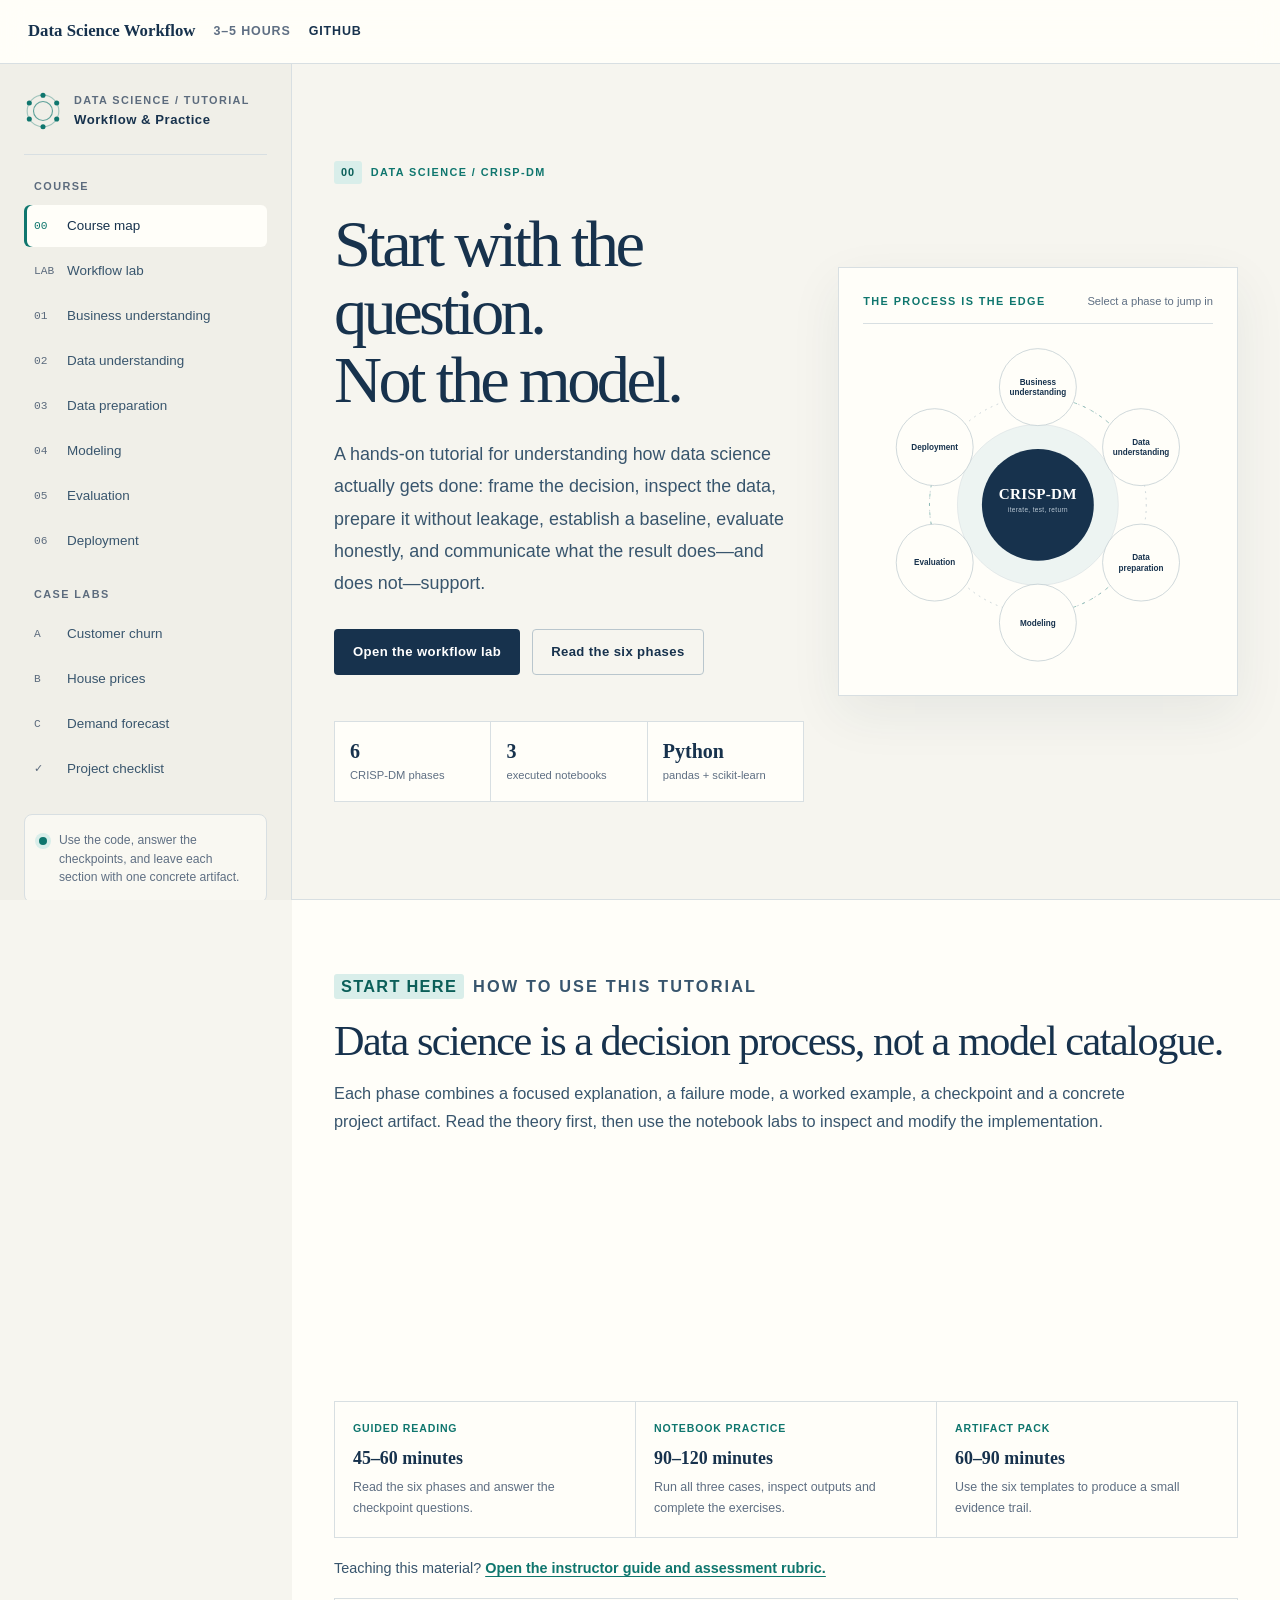
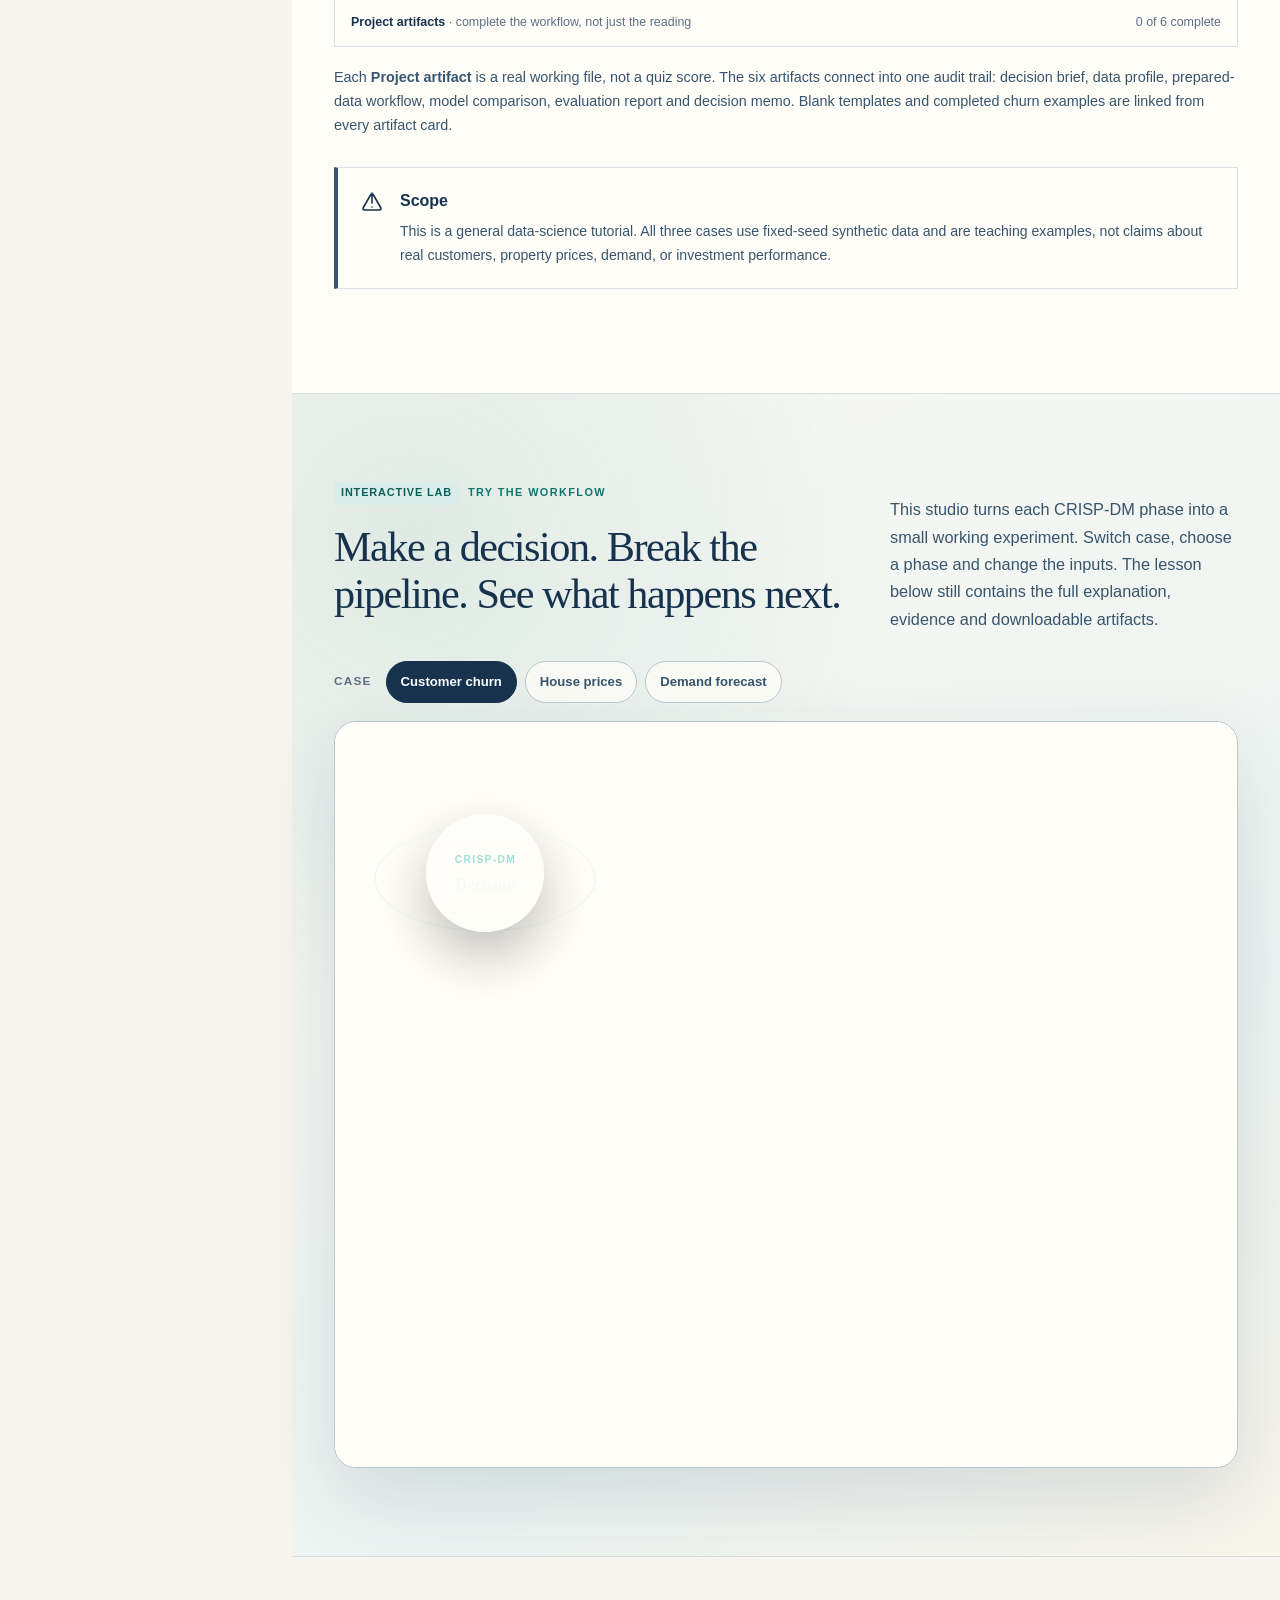
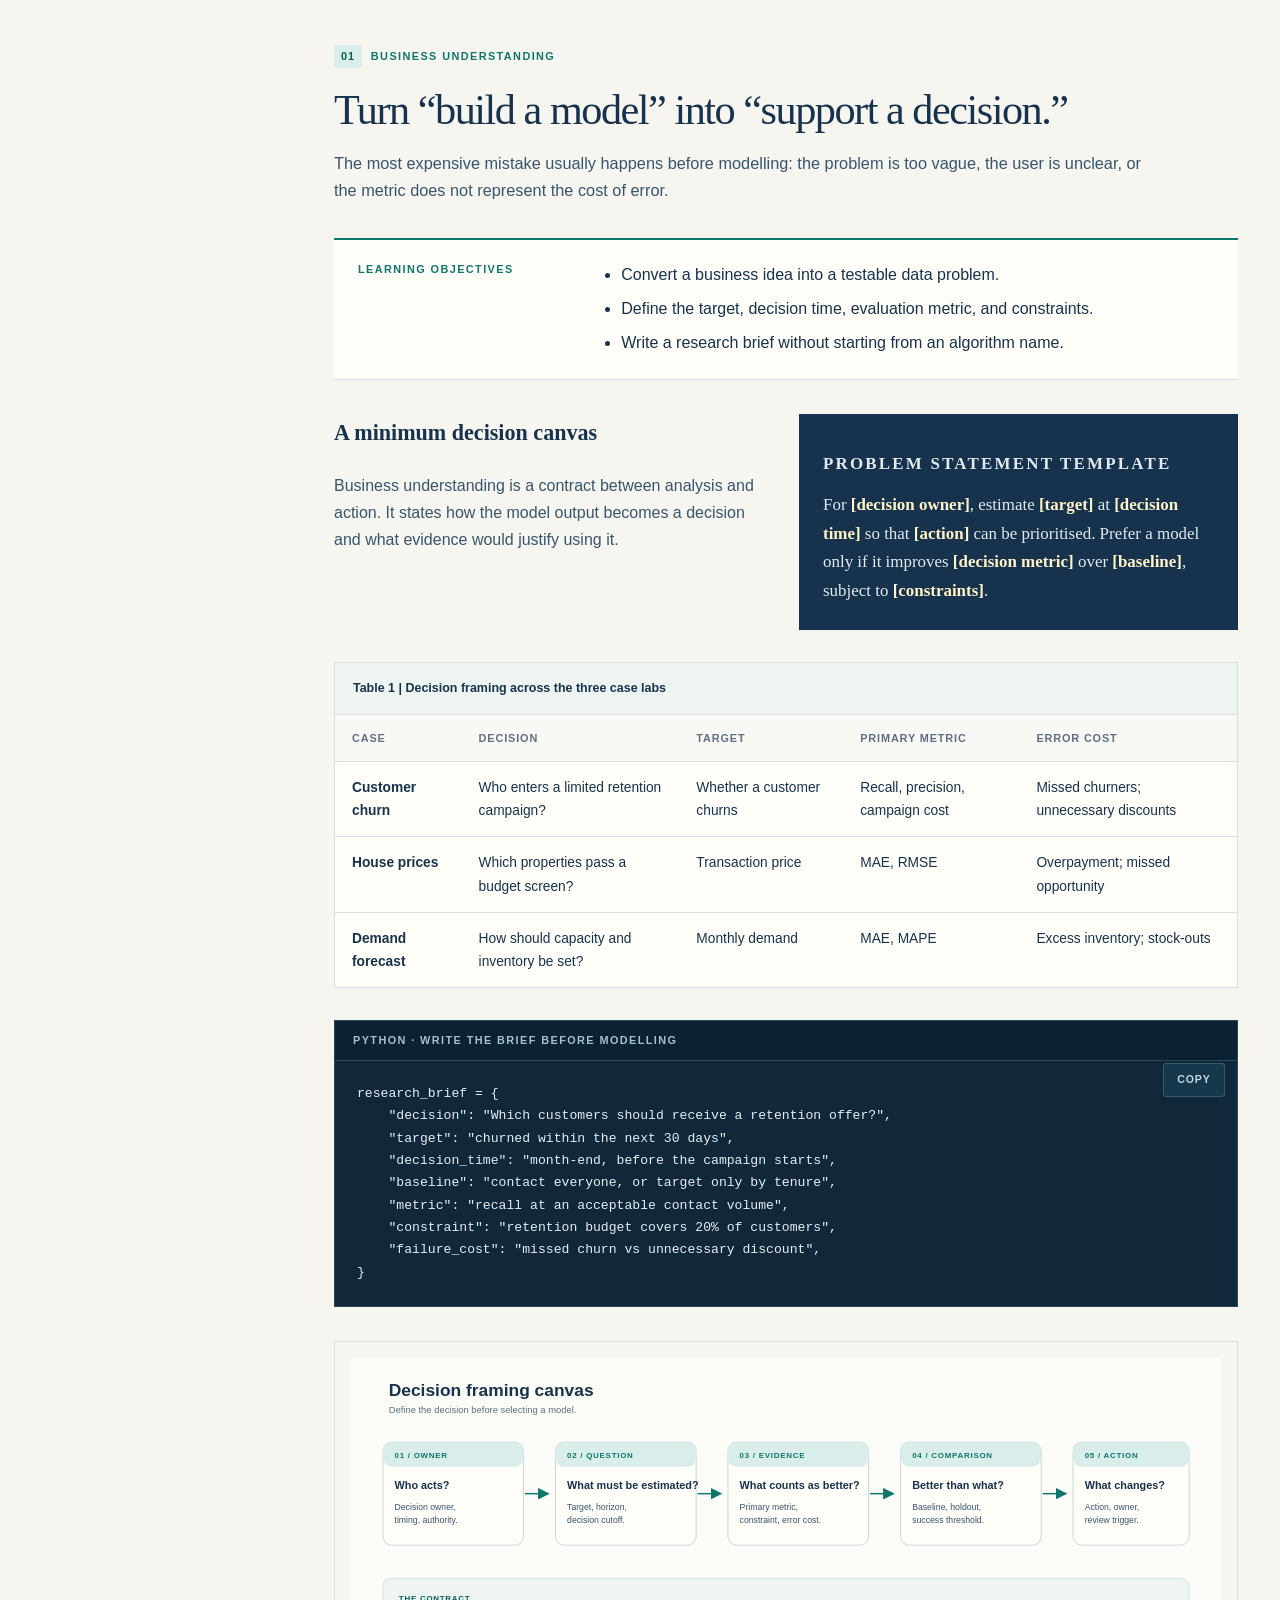
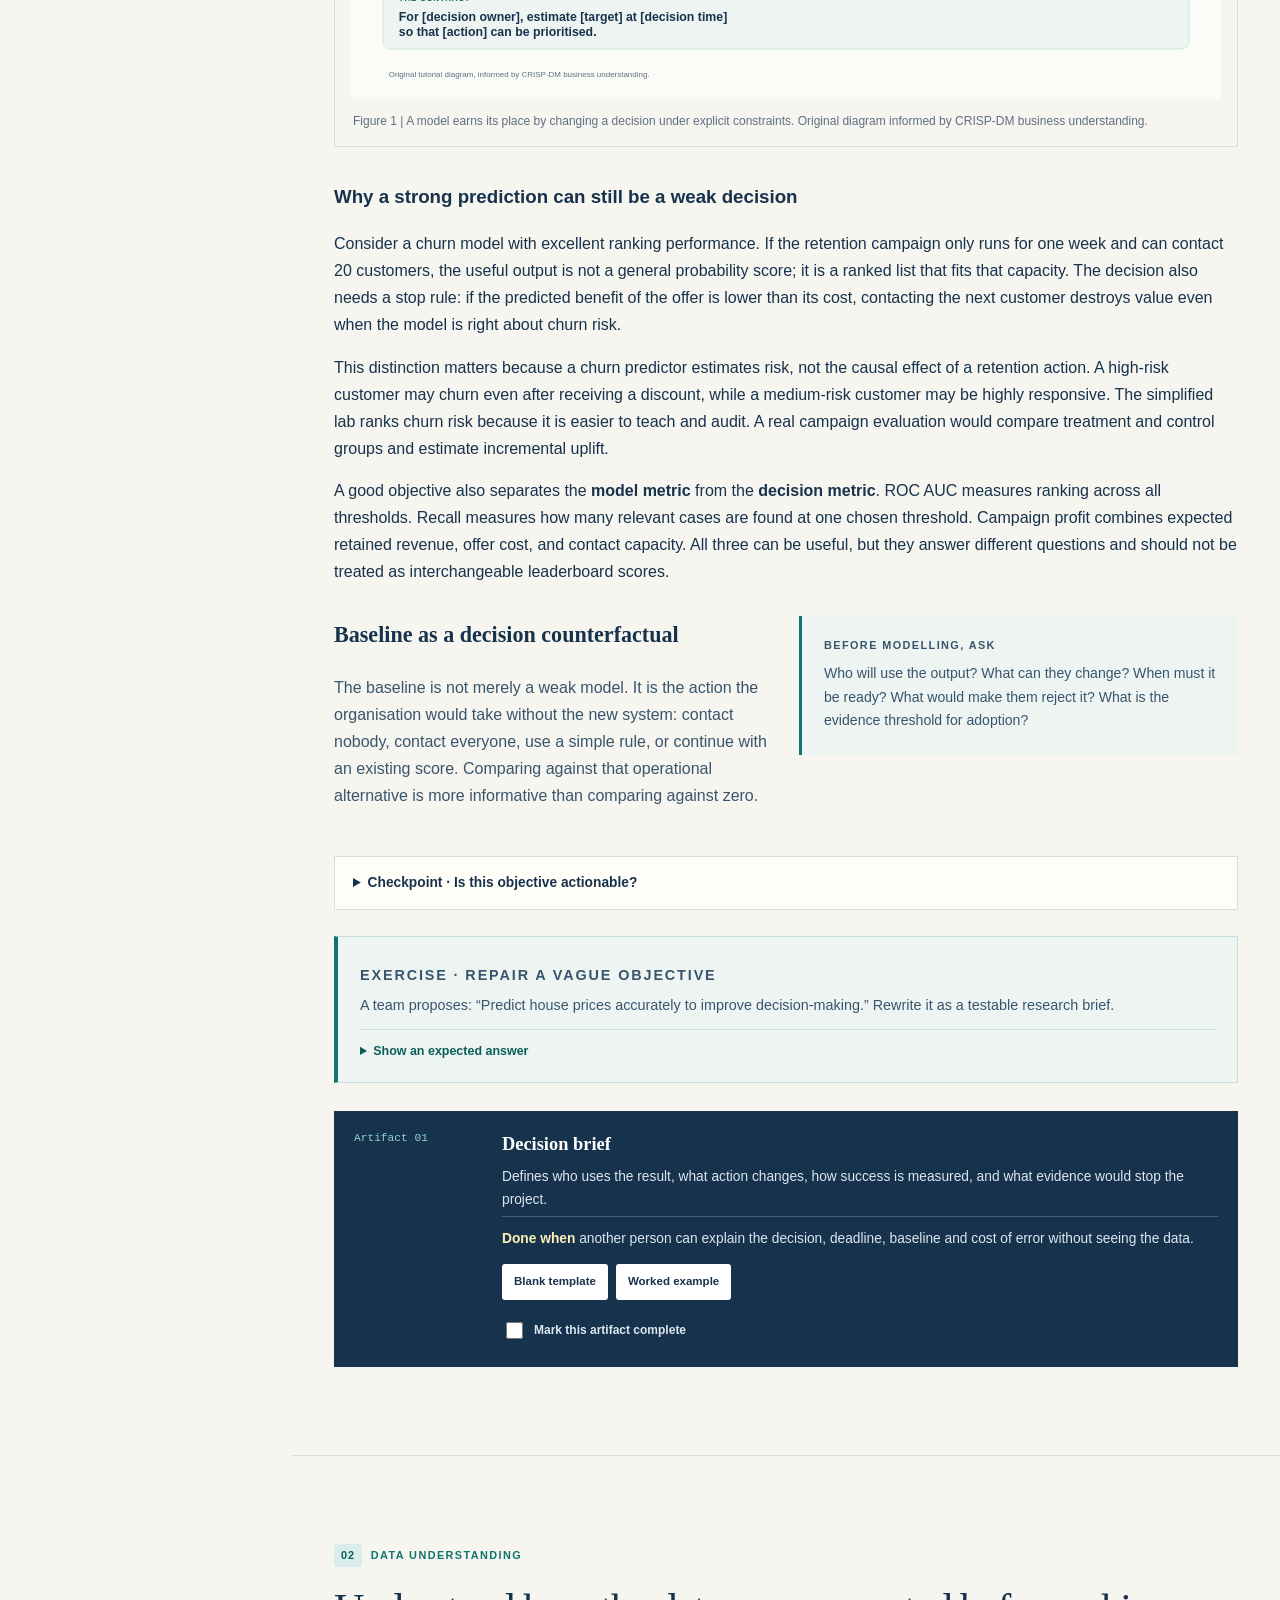
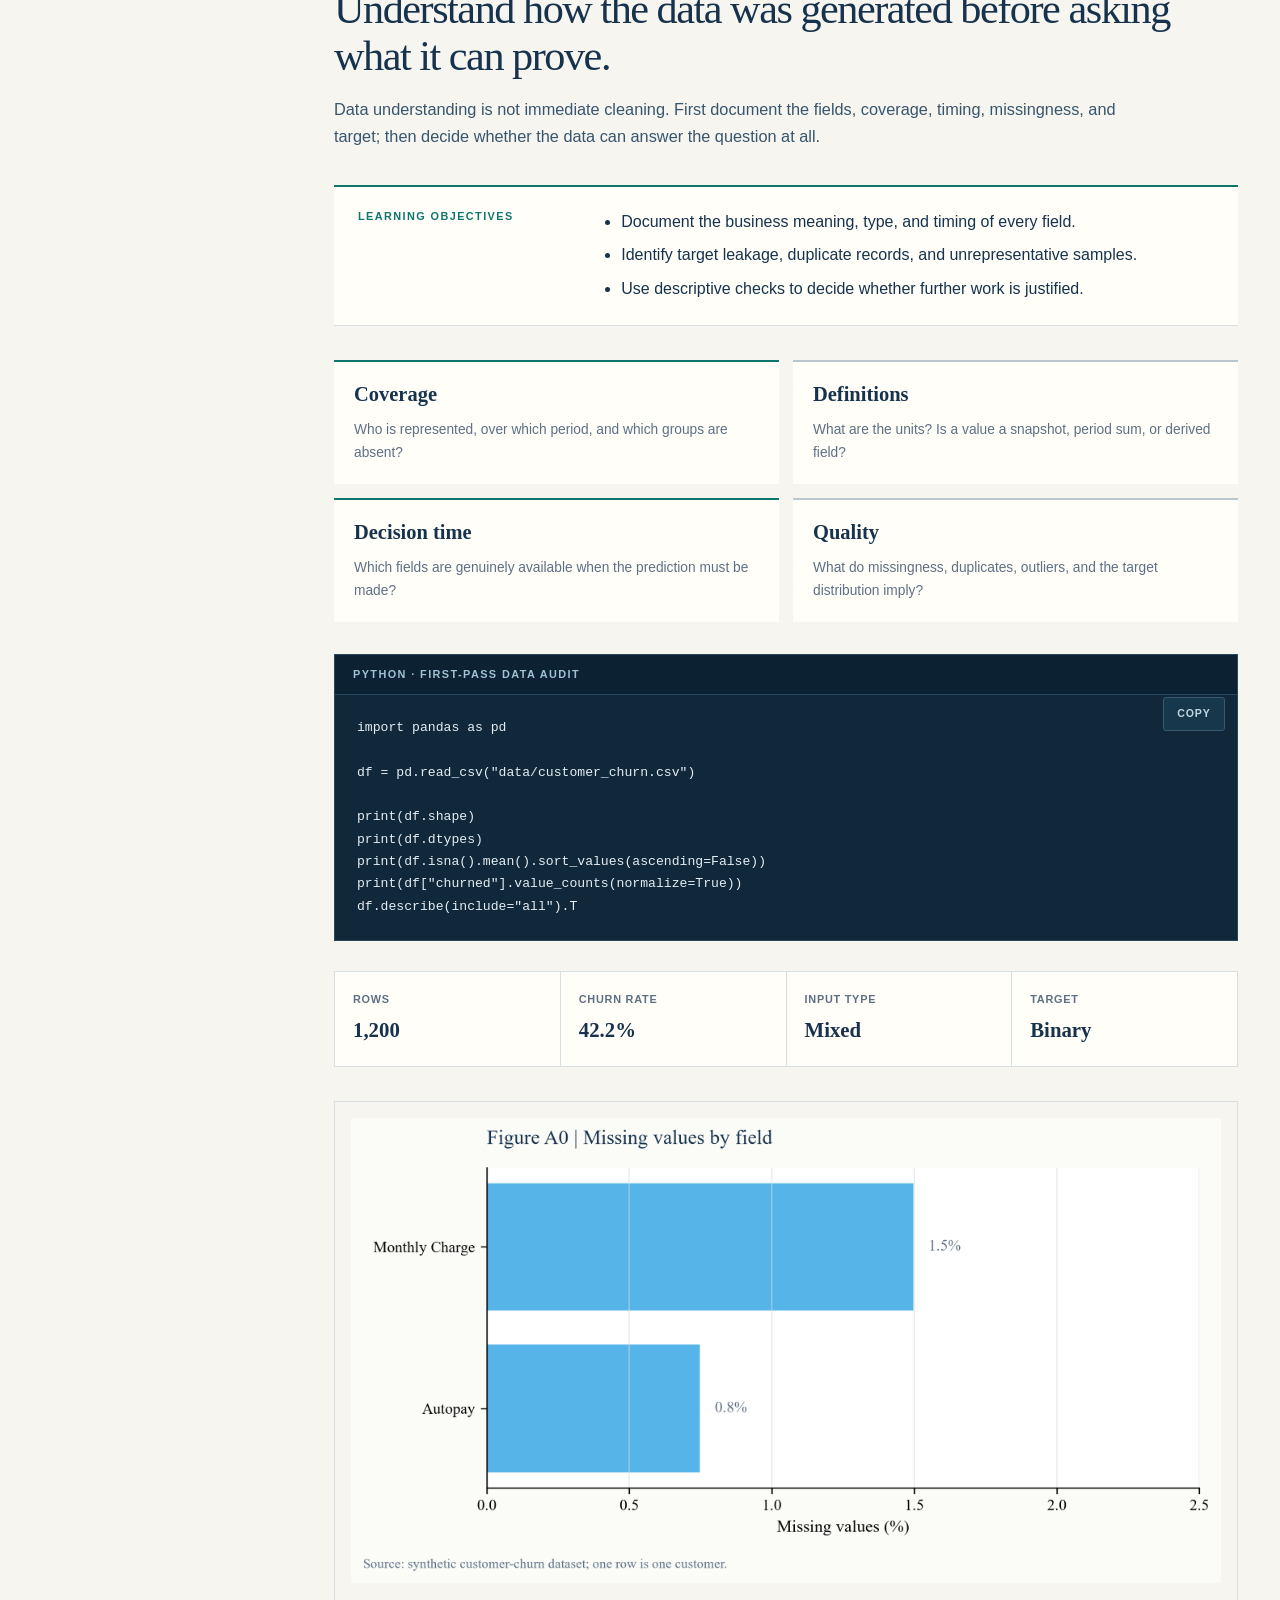
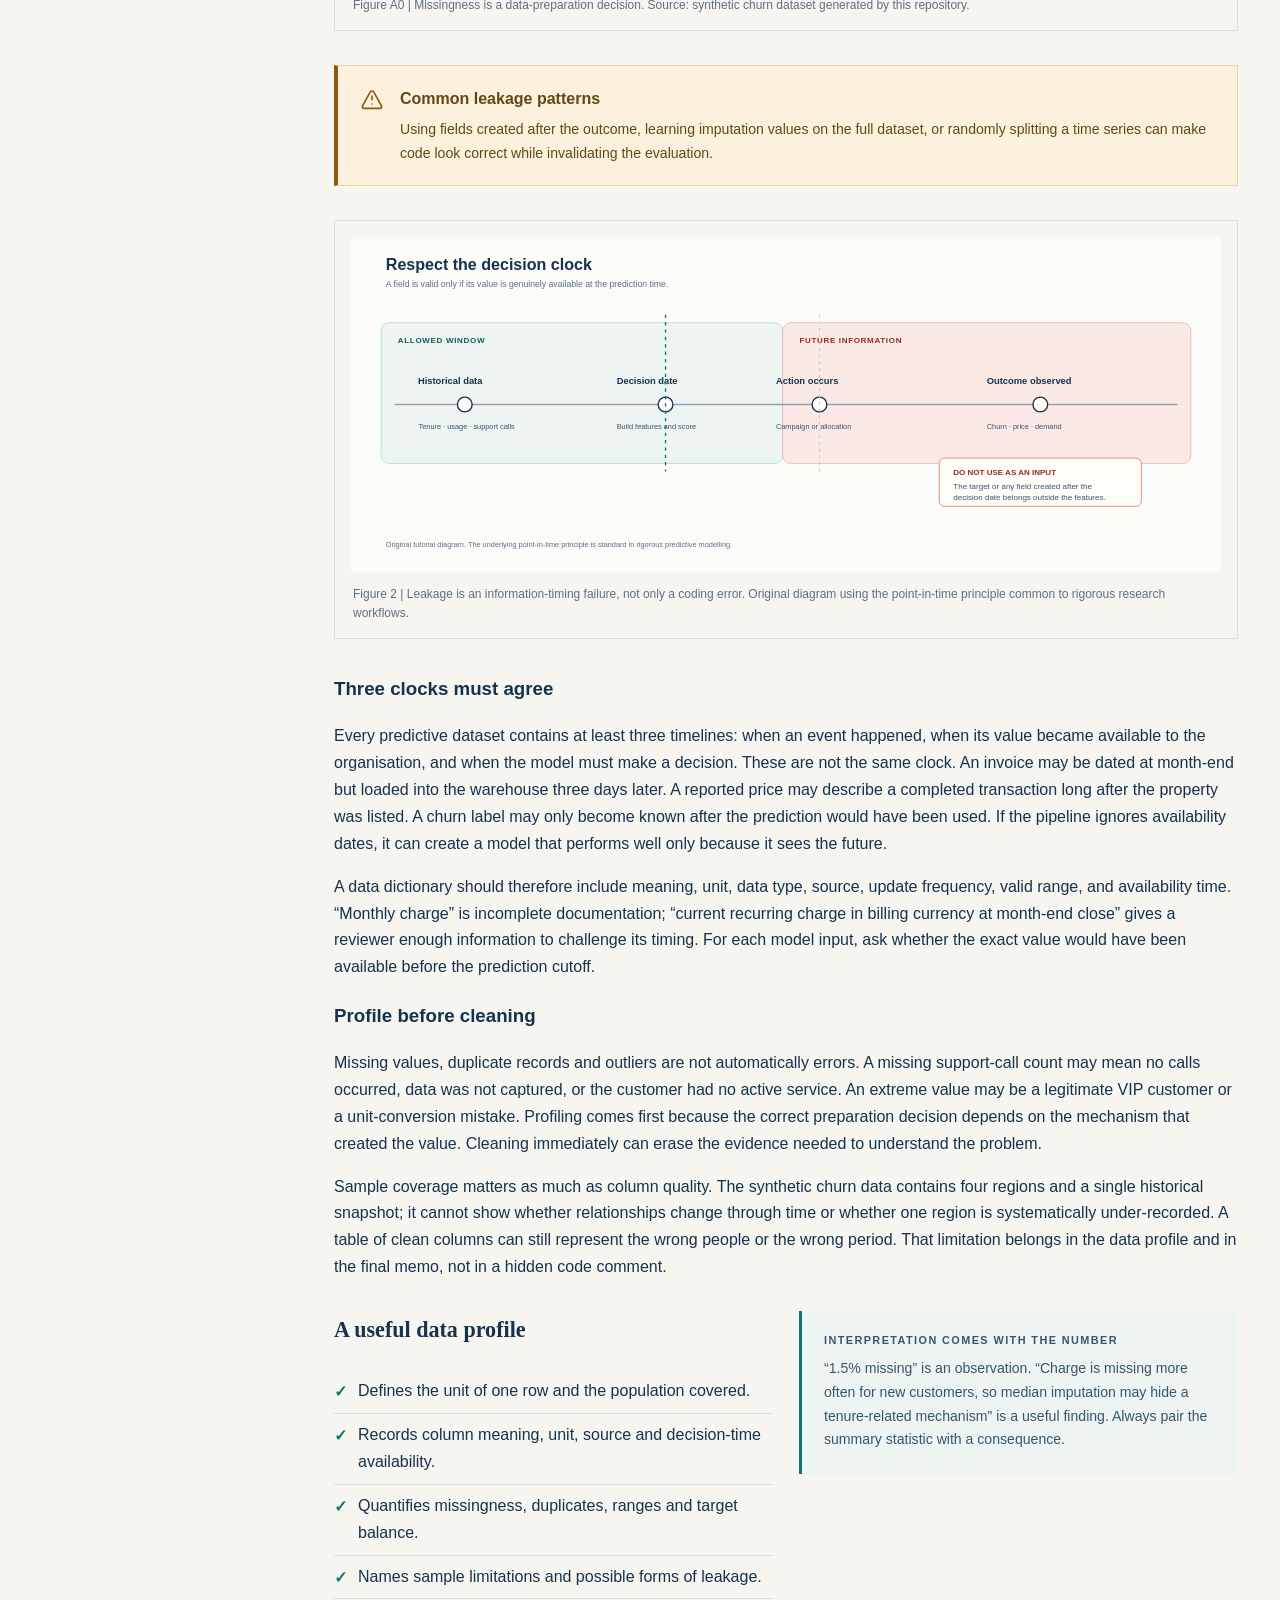
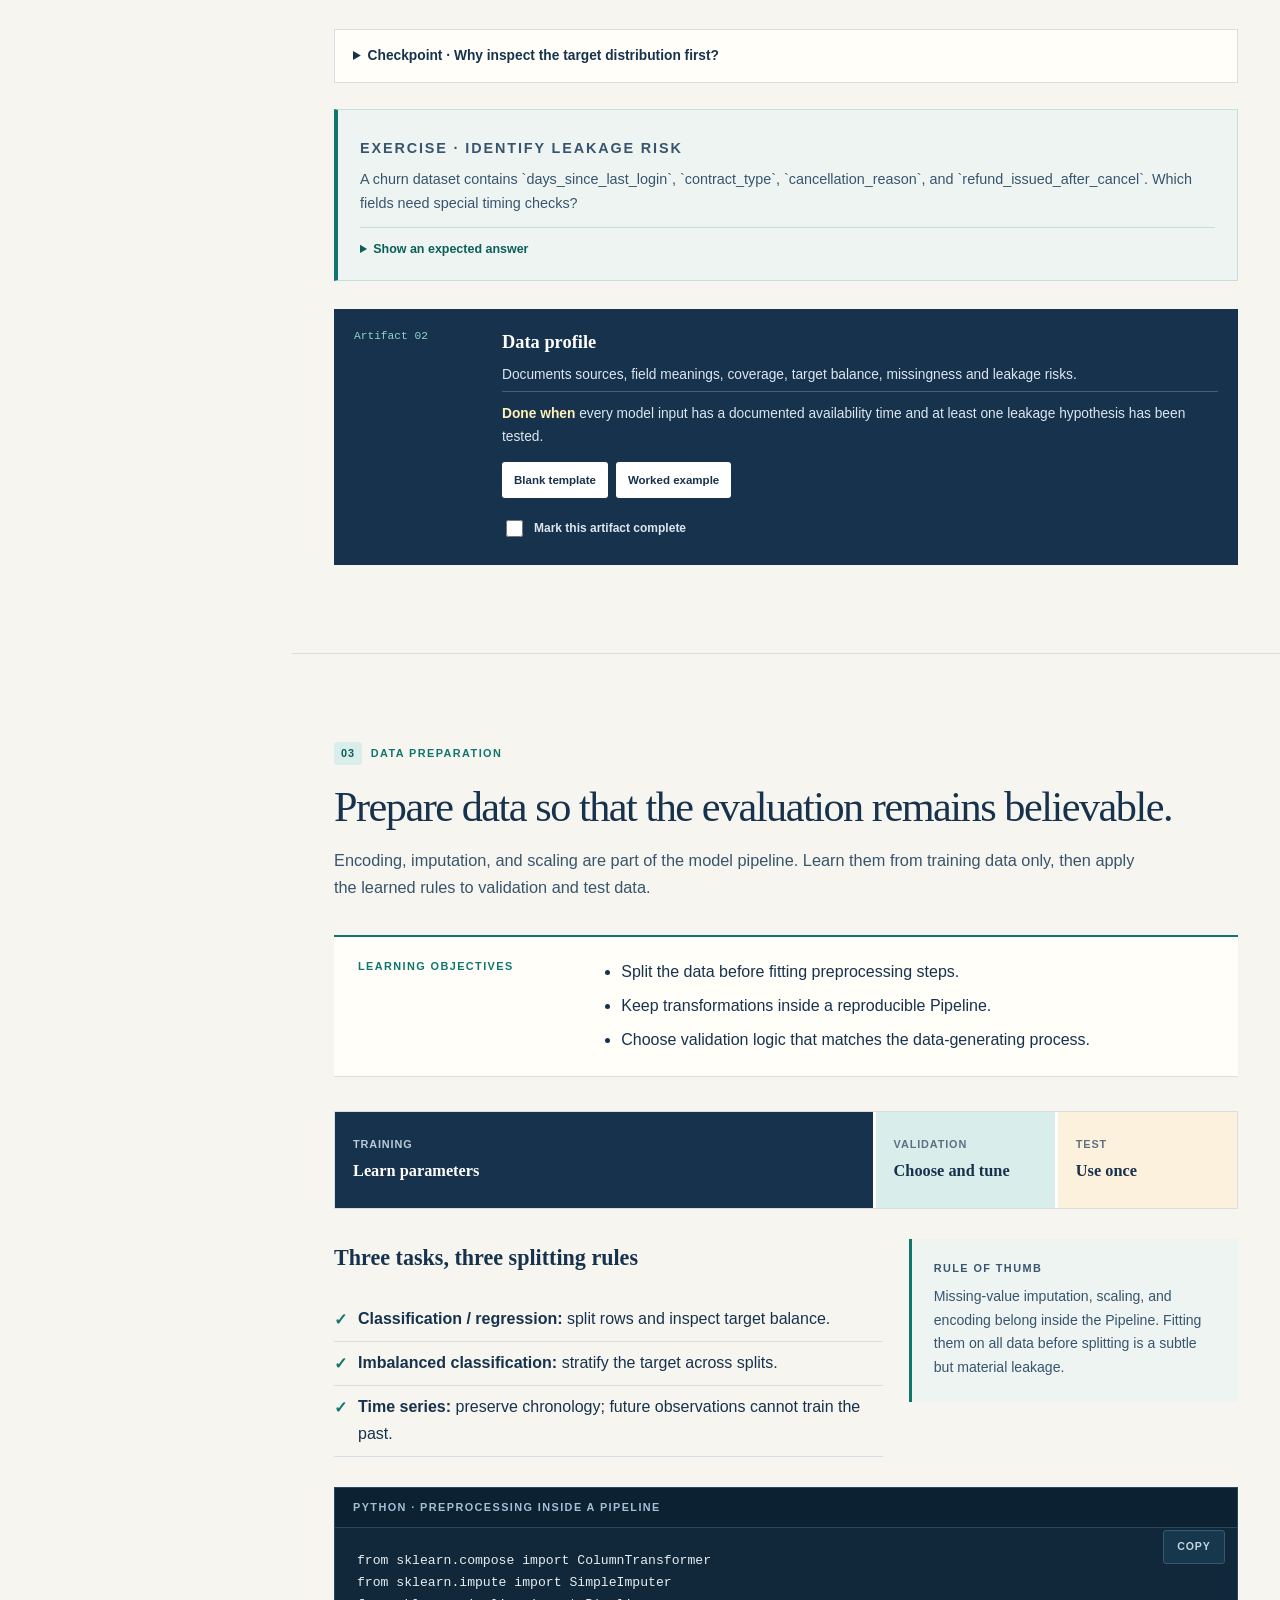
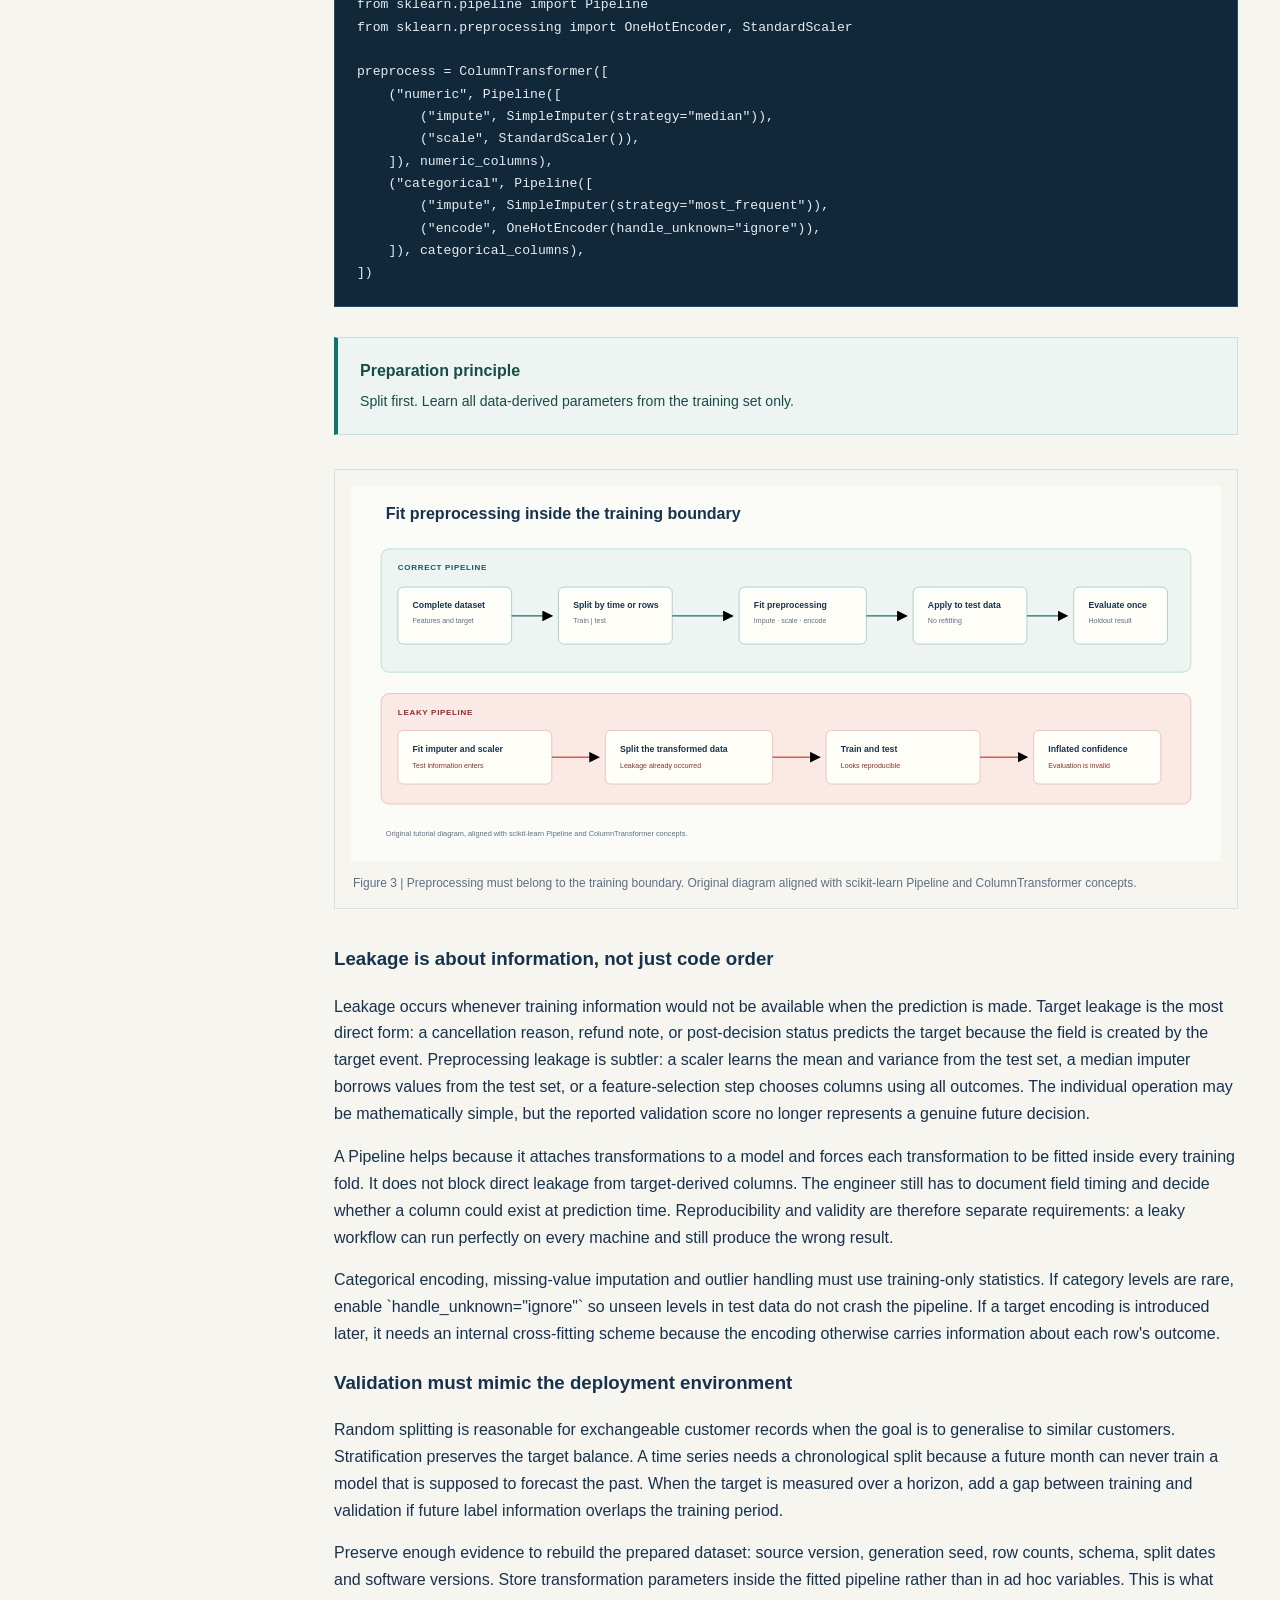
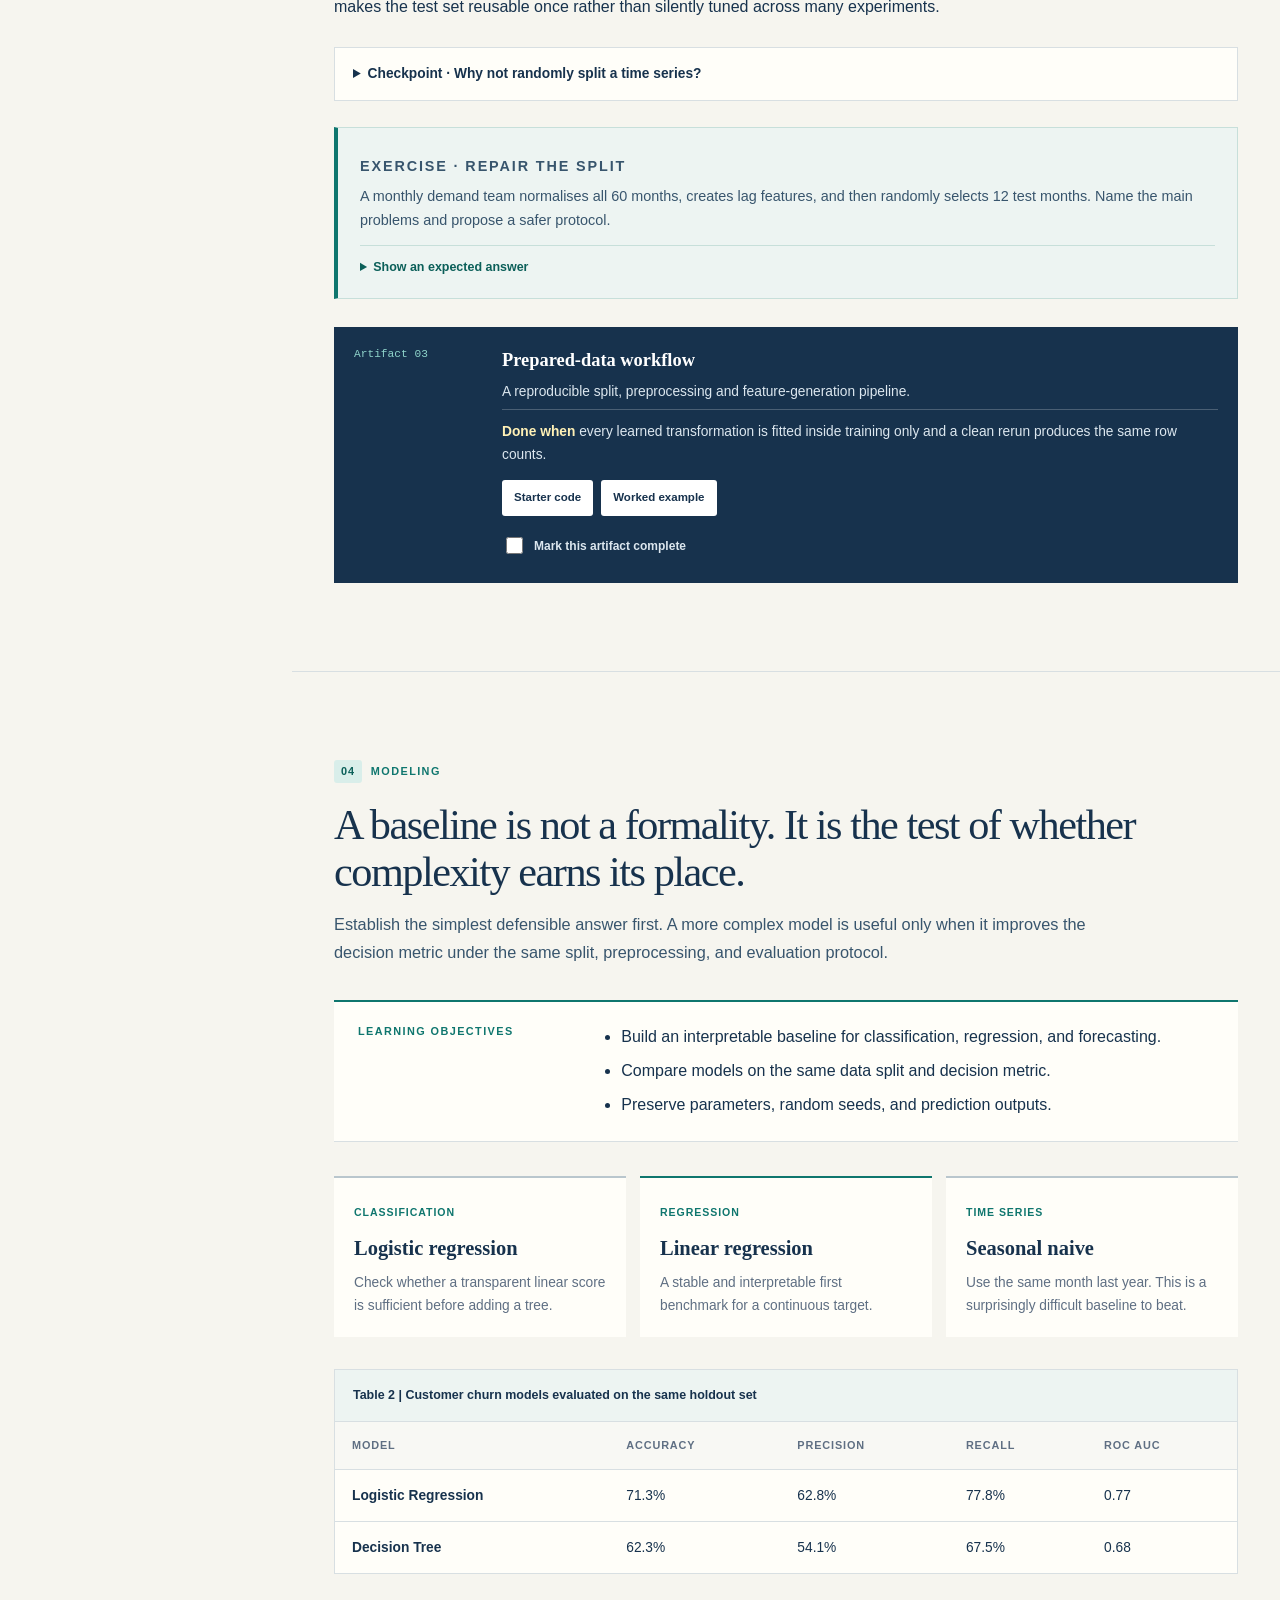
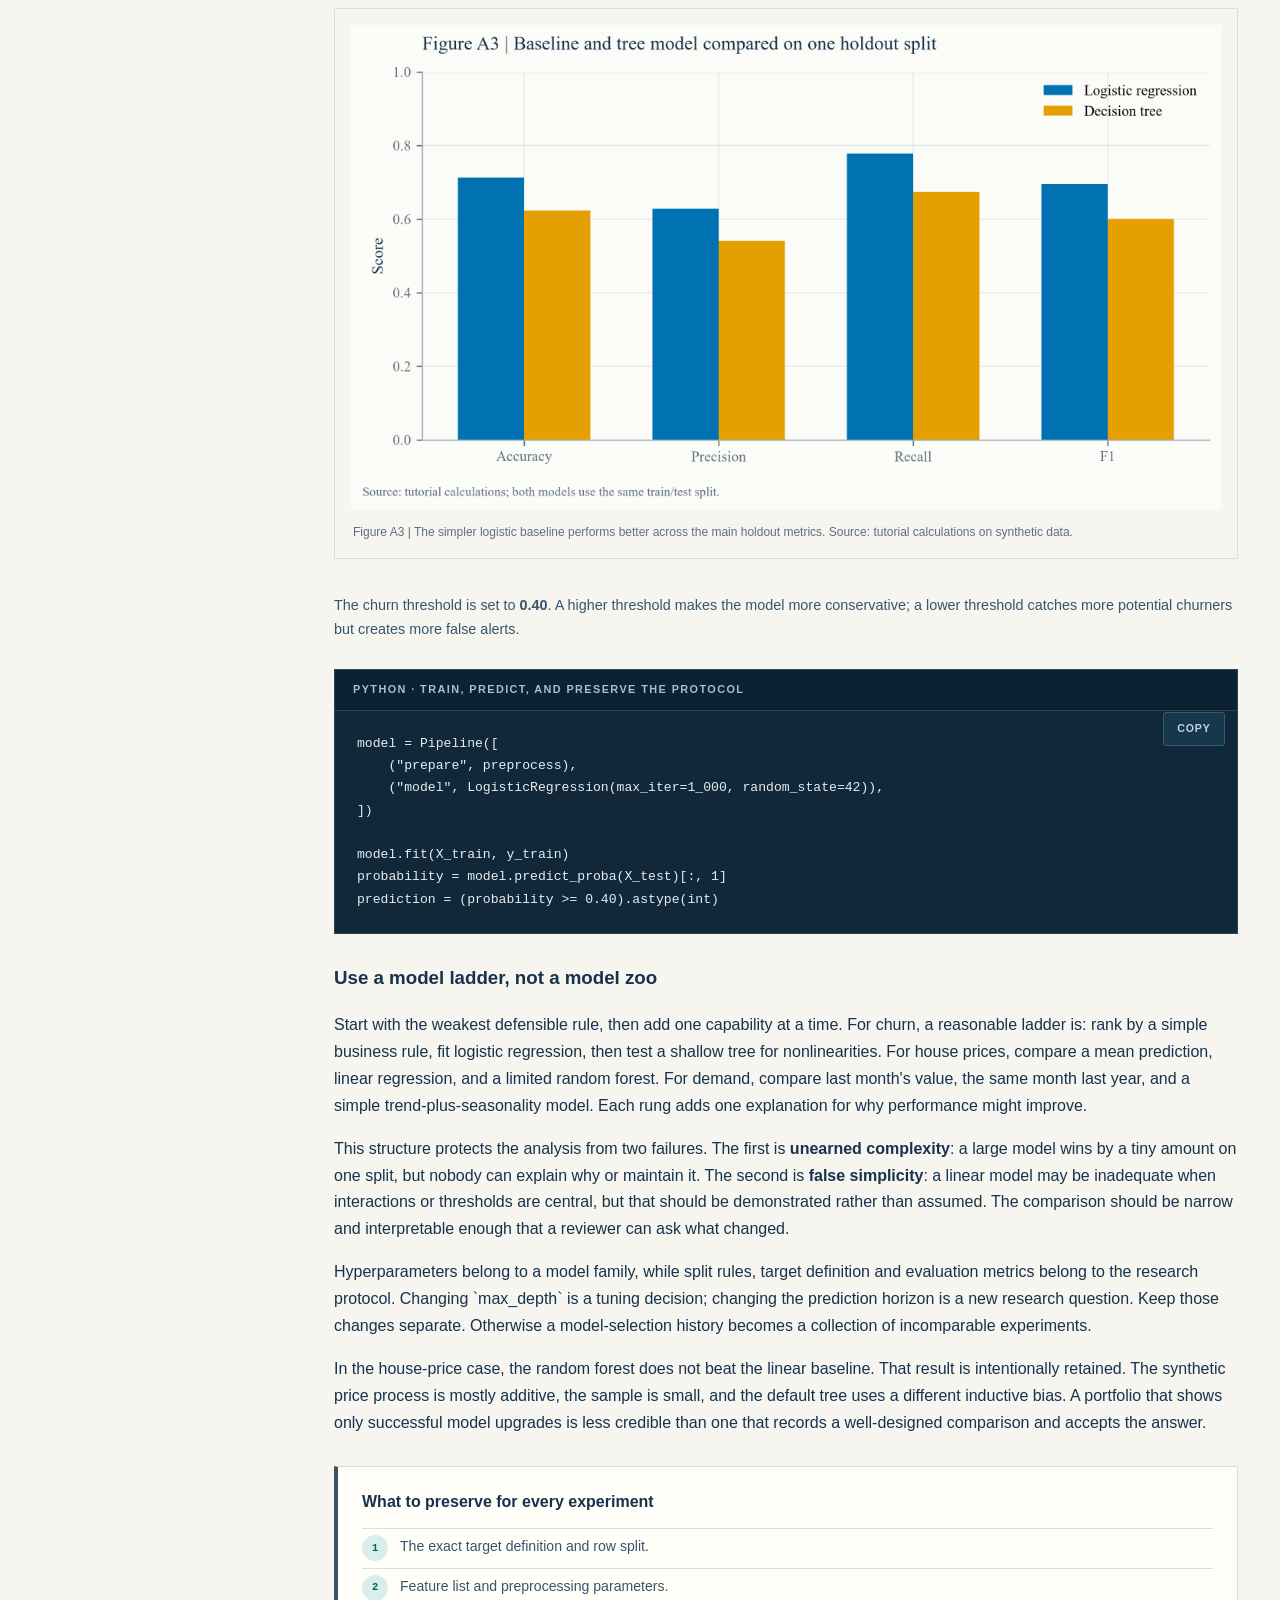
==== commit 3f9720b2: "Make workflow lab the primary learning path" ====
--- a/index.html
+++ b/index.html
@@ -23,7 +23,7 @@
   <meta name="twitter:description" content="A reproducible, hands-on guide from business question to evaluated data-science decision.">
   <meta name="twitter:image" content="https://aayloo.github.io/data-science-crisp-dm-tutorial/assets/img/tutorial-share.png">
   <link rel="icon" href="assets/favicon.svg" type="image/svg+xml">
-  <link rel="stylesheet" href="assets/css/style.css?v=20261124-lab">
+  <link rel="stylesheet" href="assets/css/style.css?v=20261124-lab2">
 </head>
 <body>
   <a class="skip-link" href="#course">Skip to course content</a>
@@ -109,8 +109,8 @@
             does not—support.
           </p>
           <div class="hero-actions">
-            <a class="button button-primary" href="#business">Start the tutorial</a>
-            <a class="button button-secondary" href="#case-labs">Open case labs</a>
+            <a class="button button-primary" href="#workflow-lab">Open the workflow lab</a>
+            <a class="button button-secondary" href="#business">Read the six phases</a>
           </div>
           <div class="course-facts" aria-label="Course facts">
             <div><strong>6</strong><span>CRISP-DM phases</span></div>
@@ -288,12 +288,12 @@
                 <span>CRISP-DM</span>
                 <strong id="workflow-core-label">Decision</strong>
               </div>
-              <span class="workflow-node" style="--angle: 0deg"><b>01</b><em>Decision</em></span>
-              <span class="workflow-node" style="--angle: 60deg"><b>02</b><em>Data</em></span>
-              <span class="workflow-node" style="--angle: 120deg"><b>03</b><em>Prepare</em></span>
-              <span class="workflow-node" style="--angle: 180deg"><b>04</b><em>Model</em></span>
-              <span class="workflow-node" style="--angle: 240deg"><b>05</b><em>Evaluate</em></span>
-              <span class="workflow-node" style="--angle: 300deg"><b>06</b><em>Monitor</em></span>
+              <span class="workflow-node is-active" style="--angle: 0deg" data-workflow-node="decision"><b>01</b><em>Decision</em></span>
+              <span class="workflow-node" style="--angle: 60deg" data-workflow-node="leakage"><b>02</b><em>Data</em></span>
+              <span class="workflow-node" style="--angle: 120deg" data-workflow-node="pipeline"><b>03</b><em>Prepare</em></span>
+              <span class="workflow-node" style="--angle: 180deg" data-workflow-node="model"><b>04</b><em>Model</em></span>
+              <span class="workflow-node" style="--angle: 240deg" data-workflow-node="threshold"><b>05</b><em>Evaluate</em></span>
+              <span class="workflow-node" style="--angle: 300deg" data-workflow-node="monitoring"><b>06</b><em>Monitor</em></span>
             </div>
             <div class="lab-phase-list" role="tablist" aria-label="Interactive workflow phases">
               <button class="lab-phase is-active" type="button" role="tab" aria-selected="true" aria-controls="lab-decision" data-lab-target="decision">
@@ -1699,7 +1699,7 @@
     </main>
   </div>
 
-  <script src="assets/data/results.js?v=20261124-lab"></script>
-  <script src="assets/js/site.js?v=20261124-lab"></script>
+  <script src="assets/data/results.js?v=20261124-lab2"></script>
+  <script src="assets/js/site.js?v=20261124-lab2"></script>
 </body>
 </html>
--- a/assets/css/style.css
+++ b/assets/css/style.css
@@ -2259,6 +2259,17 @@
   transition: color 160ms ease, background 160ms ease, border-color 160ms ease;
 }
 
+.workflow-node.is-active {
+  color: #102b31;
+  background: #b9eee8;
+  border-color: #e5fffb;
+  box-shadow: 0 0 0 5px rgba(158, 223, 215, 0.14), 0 16px 34px rgba(0, 0, 0, 0.25);
+}
+
+.workflow-node.is-active b {
+  color: #0b5f59;
+}
+
 .lab-phase:hover,
 .lab-phase.is-active {
   color: white;
